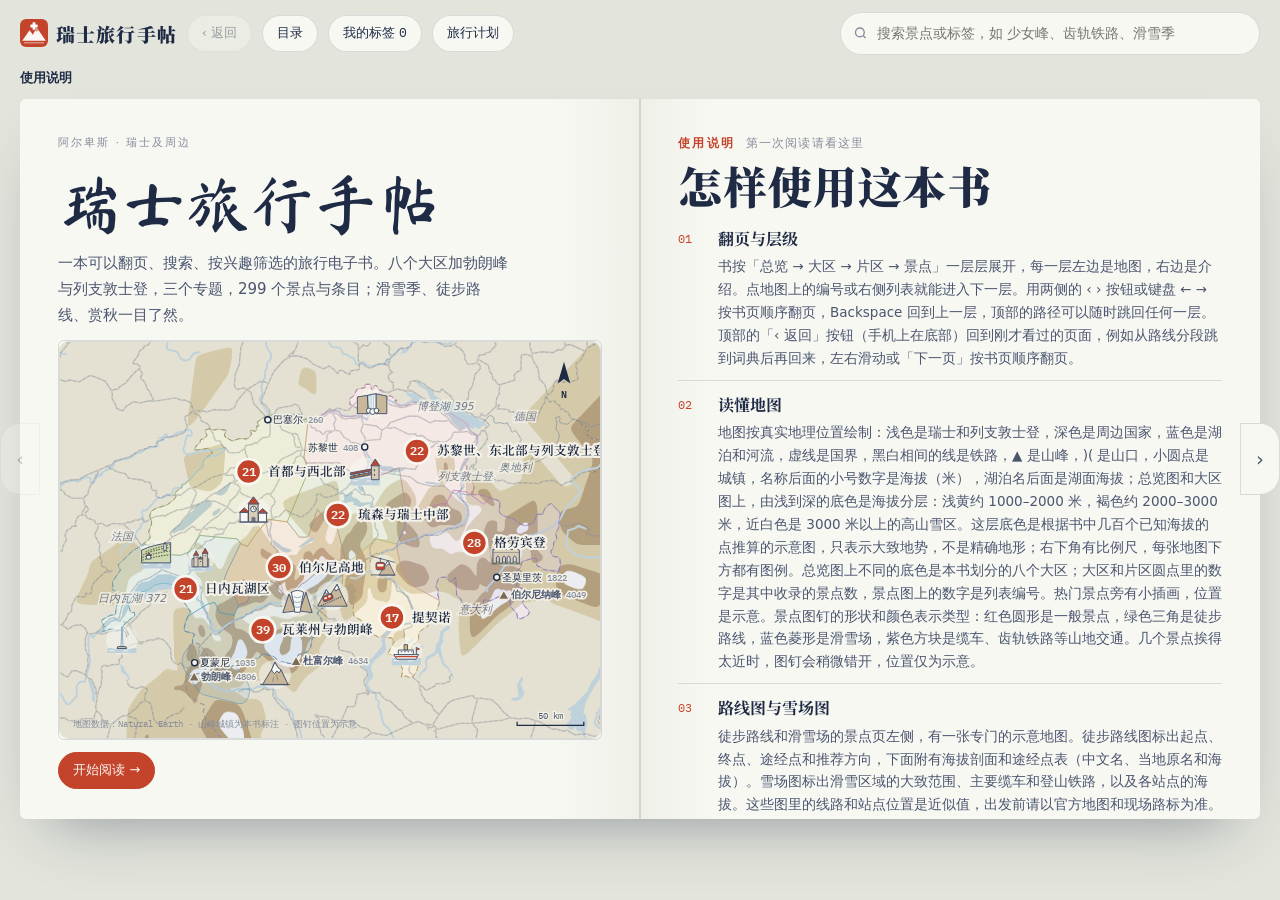
==== index.html @ af65626f "再换 7 张图片（百谷铁路、帕森、芝士火锅、道本湖、退尔纪念碑、海蒂村、库马约尔） Co-Authored-By: Claude Opus 5.5 <noreply@anthropic.com> Cl" ====
<!doctype html>
<html lang="zh-Hans">
<head>
<meta charset="utf-8">
<meta name="viewport" content="width=device-width, initial-scale=1, viewport-fit=cover">
<meta name="description" content="瑞士及周边互动旅行电子书：地图、时令与体力标签、搜索、我的标签与自动行程，可离线阅读。">
<meta name="theme-color" content="#E3E5DC">
<link rel="manifest" href="manifest.webmanifest">
<link rel="icon" href="icon-192.png?v=2">
<link rel="apple-touch-icon" href="icon-180.png?v=2">
<meta name="apple-mobile-web-app-capable" content="yes">
<meta name="mobile-web-app-capable" content="yes">
<meta name="apple-mobile-web-app-title" content="瑞士手帖">
<style>:root{color-scheme:light;padding-top:env(safe-area-inset-top,0px);padding-bottom:env(safe-area-inset-bottom,0px)}body{margin:0;font:14px/1.5 system-ui,sans-serif}img{max-width:100%}[hidden]{display:none!important}#assetBtn,.edittools{display:none!important}</style>
</head>
<body>
<title>瑞士旅行手帖</title>
<meta name="claude:viewport-fit-sides" content="cover">
<link rel="preconnect" href="https://fonts.googleapis.com">
<link rel="stylesheet" href="https://fonts.googleapis.com/css2?family=IBM+Plex+Mono:wght@400;500&display=swap">
<style>
/* Fonts: Ma Shan Zheng (c) The Ma Shan Zheng Project Authors; Noto Serif SC (c) Adobe & Google. All licensed under the SIL Open Font License 1.1 (https://openfontlicense.org). Subsetted for this book. */
@font-face{font-family:"Ma Shan Zheng";src:url([data-uri]) format("woff");font-weight:400;font-style:normal;font-display:swap}
@font-face{font-family:"Noto Serif SC";src:url([data-uri]) format("woff");font-weight:600 900;font-style:normal;font-display:swap}

/* Fonts: Ma Shan Zheng (c) The Ma Shan Zheng Project Authors; Noto Serif CJK / Noto Sans CJK (c) Adobe & Google. All licensed under the SIL Open Font License 1.1 (https://openfontlicense.org). Subsetted for this book. */



/* Layout: an open hand-bound book — left leaf is always the map, right leaf is the text; turning a page = descending the folder tree */
:root{
  --desk:#E3E5DC; --page:#F8F8F3; --page-2:#EFF0E8; --ink:#1F2B45; --ink-2:#4B566F; --muted:#868C9B;
  --shu:#C4432B; --shu-soft:#F3DDD5; --matcha:#5F7344; --line:rgba(31,43,69,.14);
  --land:#EEEBDD; --hill:#DDE2C9; --water:#BFD2DB; --halo:#F4F2E8;
  --f-display:"Noto Serif SC","Songti SC","SimSun",serif;
  --f-body:"Noto Sans SC","PingFang SC","Microsoft YaHei",system-ui,sans-serif;
  --f-mono:"IBM Plex Mono",ui-monospace,Consolas,monospace;
  --shadow:0 30px 60px -30px rgba(31,43,69,.45);
}
@media (prefers-color-scheme:dark){:root:not([data-theme="light"]){
  --desk:#10141C; --page:#1B202B; --page-2:#222836; --ink:#E7E5DB; --ink-2:#B5B8C2; --muted:#7F8494;
  --shu:#E2664C; --shu-soft:#3B2520; --matcha:#A3B47E; --line:rgba(231,229,219,.13);
  --land:#232A36; --hill:#2A3428; --water:#25405A; --halo:#232A36; --shadow:0 30px 60px -30px rgba(0,0,0,.8); color-scheme:dark}}
:root[data-theme="dark"]{
  --desk:#10141C; --page:#1B202B; --page-2:#222836; --ink:#E7E5DB; --ink-2:#B5B8C2; --muted:#7F8494;
  --shu:#E2664C; --shu-soft:#3B2520; --matcha:#A3B47E; --line:rgba(231,229,219,.13);
  --land:#232A36; --hill:#2A3428; --water:#25405A; --halo:#232A36; --shadow:0 30px 60px -30px rgba(0,0,0,.8); color-scheme:dark}
*{box-sizing:border-box}
body{background:var(--desk);color:var(--ink);font-family:var(--f-body);font-size:15px;line-height:1.75;
  padding-left:max(16px,env(safe-area-inset-left,0px));padding-right:max(16px,env(safe-area-inset-right,0px));padding-block:0 40px}
body::before{content:"";position:fixed;inset:0 0 auto;height:env(safe-area-inset-top,0px);z-index:10;background:var(--desk)}
button{font:inherit;color:inherit}
:focus-visible{outline:2px solid var(--shu);outline-offset:2px}

/* top bar */
.bar{position:sticky;top:env(safe-area-inset-top,0px);z-index:20;background:var(--desk);display:flex;gap:10px;align-items:center;flex-wrap:wrap;padding-block:12px;max-width:1240px;margin:0 auto}
.brand{font-family:var(--f-display);font-weight:900;font-size:19px;letter-spacing:.06em;display:flex;align-items:center;gap:8px;white-space:nowrap;cursor:pointer;background:none;border:0;padding:0}
.seal{width:28px;height:28px;display:block;flex:0 0 28px}.seal svg{width:100%;height:100%;display:block}
.btn{border:1px solid var(--line);background:var(--page);border-radius:999px;padding:6px 14px;font-size:13px;cursor:pointer;white-space:nowrap}
.btn:hover{border-color:var(--ink-2)}
.search{position:relative;flex:1 1 260px;min-width:0;max-width:420px;margin-left:auto}
.search input{width:100%;border:1px solid var(--line);background:var(--page);border-radius:999px;padding:8px 16px 8px 36px;font:inherit;font-size:14px;color:var(--ink)}
.search svg{position:absolute;left:13px;top:50%;transform:translateY(-50%);stroke:var(--muted)}
.results{position:absolute;top:calc(100% + 6px);left:0;right:0;background:var(--page);border:1px solid var(--line);border-radius:14px;box-shadow:var(--shadow);max-height:min(70vh,520px);overflow:auto;padding:8px}
.results .grp{font-size:11px;letter-spacing:.12em;color:var(--muted);padding:6px 10px 2px}
.res{display:block;width:100%;text-align:left;border:0;background:none;padding:8px 10px;border-radius:9px;cursor:pointer}
.res:hover,.res.on{background:var(--page-2)}
.res b{font-family:var(--f-display);font-weight:600;font-size:15px}
.res small{display:block;color:var(--muted);font-size:12px;line-height:1.4}
.res .chips{display:flex;gap:4px;flex-wrap:wrap;margin-top:3px}
.tagrow{display:flex;gap:6px;flex-wrap:wrap;padding:4px 10px 8px}

.crumbs{max-width:1240px;margin:0 auto 10px;display:flex;flex-wrap:wrap;gap:4px;align-items:center;font-size:13px;color:var(--muted)}
.crumbs button{border:0;background:none;padding:2px 4px;cursor:pointer;color:var(--ink-2);border-radius:4px}
.crumbs button:hover{color:var(--shu)}
.crumbs .cur{color:var(--ink);font-weight:700}

/* book */
.book{max-width:1240px;margin:0 auto;position:relative}
.spread{position:relative;display:grid;grid-template-columns:1fr 1fr;perspective:2400px;border-radius:6px;box-shadow:var(--shadow)}
.page{background:var(--page);height:min(80vh,780px);min-height:560px;overflow:auto;position:relative;padding:34px 38px 22px}
.page.l{border-radius:6px 0 0 6px;background:linear-gradient(90deg,var(--page) 86%,var(--page-2))}
.page.r{border-radius:0 6px 6px 0;background:linear-gradient(90deg,var(--page-2),var(--page) 12%)}
.spine{position:absolute;left:50%;top:0;bottom:0;width:2px;transform:translateX(-1px);background:var(--line);z-index:2;pointer-events:none}
.folio{display:block;margin-top:28px;font-family:var(--f-mono);font-size:11px;color:var(--muted);letter-spacing:.08em}
.page.r .folio{text-align:right}
.edge{position:absolute;top:50%;transform:translateY(-50%);z-index:5;width:40px;height:72px;border:1px solid var(--line);background:var(--page);cursor:pointer;display:grid;place-items:center;font-size:20px;color:var(--ink-2)}
.edge.prev{left:-20px;border-radius:20px 0 0 20px}.edge.next{right:-20px;border-radius:0 20px 20px 0}
.edge:hover{color:var(--shu)}
.edge[disabled]{opacity:.3;cursor:default}

/* turning leaf */
.cover,.leaf{position:absolute;top:0;bottom:0;width:50%;z-index:4;pointer-events:none}
.leaf{transform-style:preserve-3d;transition:transform .75s cubic-bezier(.45,.05,.3,1)}
.leaf .face{position:absolute;inset:0;backface-visibility:hidden;-webkit-backface-visibility:hidden;overflow:hidden}
.leaf .face>.page,.cover>.page{height:100%;min-height:0;overflow:hidden}
.leaf .back{transform:rotateY(180deg)}
.leaf .face::after{content:"";position:absolute;inset:0;background:linear-gradient(90deg,rgba(0,0,0,.18),transparent 40%);opacity:0;transition:opacity .75s}
.leaf.turning .face::after{opacity:1}

/* left page: map */
.mapwrap{position:relative}
.maphead{display:flex;justify-content:space-between;align-items:baseline;gap:10px;margin-bottom:10px}
.eyebrow{font-size:11px;letter-spacing:.18em;color:var(--muted);text-transform:uppercase}
.mono{font-family:var(--f-mono)}
svg.map{width:100%;height:auto;display:block;border-radius:4px;border:1px solid var(--line)}
svg.map .mk{cursor:pointer}
svg.map .mk circle{fill:var(--shu);stroke:var(--page);stroke-width:3;transition:r .15s}
svg.map .mk:hover circle,svg.map .mk:focus circle{r:17}
svg.map .mk text.num{fill:var(--page);font:700 13px var(--f-mono);text-anchor:middle;dominant-baseline:central}
svg.map .lab{fill:var(--ink);font:600 14px var(--f-display);paint-order:stroke;stroke:var(--halo);stroke-width:5px;stroke-linejoin:round}
svg.map .geo{fill:var(--ink-2);font:italic 12px var(--f-body);opacity:.75;paint-order:stroke;stroke:var(--halo);stroke-width:4px}
.imgwrap{display:flex;justify-content:center}
.imgmap{position:relative;display:inline-block;max-width:100%;border-radius:4px;overflow:hidden;border:1px solid var(--line);touch-action:auto}
.imgmap img{display:block;max-width:100%;width:auto;max-height:min(64vh,620px)}
.banner{position:absolute;transform:translate(-50%,-50%);font-family:var(--f-display);font-weight:900;color:#3B2A1A;font-size:clamp(12px,1.6vw,20px);letter-spacing:.2em;white-space:nowrap;pointer-events:none}
.pin.edgearrow{transform:translate(0,-50%);padding:4px 9px 5px 6px!important;align-items:flex-start;gap:0;background:rgba(244,234,210,.9);border:1px solid rgba(59,42,26,.45);border-radius:10px;padding:6px 12px 7px 8px;box-shadow:0 2px 0 rgba(59,42,26,.15),inset 0 0 0 3px rgba(244,234,210,.9),inset 0 0 0 4px rgba(59,42,26,.25)}
.pin.edgearrow .needle{width:clamp(56px,6vw,84px);height:auto;transform-origin:10% 50%;transition:translate .2s}
.pin.edgearrow span{margin-left:4px;padding:0;text-shadow:none;font-size:15px;background:none;border:0;box-shadow:none;-webkit-backdrop-filter:none;backdrop-filter:none}
.pin.edgearrow:hover span{background:none;border-color:transparent}
.pin.edgearrow small{margin-left:5px;font-size:10.5px;color:#3B2A1A;letter-spacing:.04em;white-space:nowrap;font-family:var(--f-body)}
.pin.edgearrow:hover .needle{translate:-5px 0}
.pin.edgearrow.down{transform:translate(-50%,-100%);align-items:center;flex-direction:row;gap:8px;padding:5px 12px 5px 8px}
.pin.edgearrow.down .txt{display:flex;flex-direction:column;align-items:flex-start;font-style:normal}
.pin.edgearrow.down .needle{width:clamp(11px,1.2vw,14px);height:clamp(30px,3.4vw,38px);margin:0}
.pin.edgearrow.down span,.pin.edgearrow.down small{margin-left:0}
.pin.edgearrow.down:hover .needle{translate:0 4px}
.fbar{display:flex;flex-wrap:wrap;gap:5px;margin:0 0 10px}
.fchip{border:1px solid var(--line);background:var(--page);border-radius:999px;padding:1px 10px;font-size:12px;cursor:pointer;color:var(--ink-2);line-height:1.8}
.fchip:hover{border-color:var(--shu);color:var(--shu)}
.fbar:not(.open) .fchip.extra{display:none}
.fmore{border:0;background:none;font-size:12px;color:var(--shu);cursor:pointer;padding:1px 6px}
.fchip.my{border-color:var(--matcha);color:var(--matcha)}
.fchip.my.on{background:var(--matcha);color:var(--page)}
.fchip.on{background:var(--shu);border-color:var(--shu);color:var(--page)}
.fchip small{font-family:var(--f-mono);font-size:10px;opacity:.65;margin-left:4px}
.pin.minor span{font-size:11.5px;-webkit-text-stroke:0;color:#4A3420;letter-spacing:.02em}
.pin.minor i{width:6px;height:6px;border-width:1.2px}
.pin.fade{opacity:.32}
.pin .cnt{position:absolute;top:-6px;right:-14px;background:var(--shu);color:#fff;font:700 11px/1.5 var(--f-mono);border-radius:999px;padding:0 6px;font-style:normal;box-shadow:0 1px 3px rgba(0,0,0,.3)}
svg.map .mk.minor text.lab{font-size:12px;font-weight:400}
svg.map .mk.minor text.num{font-size:10px}
svg.map .mk.fade{opacity:.3}
.legend button.fade,.kid.fade{opacity:.4}
.legend button.star b{font-weight:700}
.kid .star{font-style:normal;color:var(--shu);font-size:12px;margin-right:4px}
.imgmap.aerial .pin span{background:rgba(247,239,220,.92);border-color:rgba(59,42,26,.4);text-shadow:none;font-size:clamp(11px,1.05vw,14px);padding:0 6px;-webkit-text-stroke:0}
.pin.sr{flex-direction:row-reverse;transform:translate(-4px,-50%);gap:4px}
.pin.sl{flex-direction:row;transform:translate(calc(-100% + 4px),-50%);gap:4px}
.pin.sd{flex-direction:column-reverse;transform:translate(-50%,-4px)}
figure.photo.hero{margin:0;display:block;aspect-ratio:auto;border:0;background:none;overflow:visible}figure.photo.hero img{display:block;width:100%;height:auto;max-height:52vh;object-fit:cover;border-radius:4px}
figure.photo.hero.small{margin:0 0 18px}figure.photo.hero.small img{max-height:300px}
figure.photo.hero figcaption{font-size:10px;color:var(--muted);padding:4px 2px 0}figure.photo.hero figcaption a{color:inherit}
.season{margin:6px 0 16px}.season .sgrid{display:grid;grid-template-columns:repeat(auto-fill,minmax(150px,1fr));gap:10px}
.season figure{margin:0;position:relative}.season img{width:100%;aspect-ratio:4/3;object-fit:cover;border-radius:4px;display:block}
.scal{margin:4px 0 18px}.scgrid{display:flex;flex-direction:column;gap:6px}
.scrow{display:flex;align-items:center;gap:8px}.scl{flex:0 0 66px;font-size:11px;color:var(--ink-2)}
.sctrack{position:relative;flex:1;height:12px;border-radius:6px;background:repeating-linear-gradient(90deg,var(--page-2) 0 calc(100%/12 - 1px),var(--line) calc(100%/12 - 1px) calc(100%/12))}
.sctrack i{position:absolute;top:0;bottom:0;border-radius:6px}
.sc-sakura{background:#e79bb4}.sc-momiji{background:#c8552e}.sc-snow{background:#8fb3cf}.sc-matsuri{background:var(--shu)}.sc-hanabi{background:#7a5fb5}.sc-newyear{background:#c9a227}
.scm .sctrack{background:none;height:14px}.scm .sctrack span{position:absolute;transform:translateX(-50%);font-size:10px;color:var(--muted);font-family:var(--f-mono,monospace)}
.sclist .scgrid{gap:3px}.scitem{min-height:34px;border-bottom:1px dotted var(--line)}
.scname{flex:0 0 132px!important;border:0;background:none;text-align:left;cursor:pointer;padding:3px 0;font-size:13px;line-height:1.25;color:var(--ink);min-width:0}
.scname b{display:block;font-weight:600;white-space:nowrap;overflow:hidden;text-overflow:ellipsis}.scname small{display:block;font-size:10.5px;color:var(--muted);white-space:nowrap;overflow:hidden;text-overflow:ellipsis}
.scname:hover b{color:var(--shu)}.sclist .scm .scl{flex-basis:132px}
.scspan{flex:0 0 96px;font-size:10.5px;color:var(--ink-2);line-height:1.3}.sclist .scm::after{content:"";flex:0 0 96px}
.sctrack i.est{opacity:.45}.scpl{position:absolute;top:-4px;bottom:-4px;width:2px;background:var(--ink);opacity:.6}
.scplanlab{font-size:11px;color:var(--muted);margin-bottom:4px}.scbtn{border:0;background:none;padding:0;text-align:left;cursor:pointer}.scbtn:hover{color:var(--shu)}
.scnote{font-size:12px;color:var(--muted);line-height:1.7}.linkish{border:0;background:none;padding:0;color:var(--ink-2);text-decoration:underline;cursor:pointer;font:inherit}
.evl{list-style:none;margin:2px 0 4px 74px;padding:0;display:flex;flex-direction:column;gap:2px;font-size:12px;color:var(--ink-2)}.evl li{display:flex;gap:8px;flex-wrap:wrap}.evl b{font-weight:600;color:var(--ink)}.evl span{color:var(--muted)}
.scspan.wide{flex-basis:170px}.scspan b{font-weight:600;color:var(--ink)}.sclist .scm::after{flex-basis:var(--spw,96px)}
.sc-food{background:#b9822f}.dptoast{position:fixed;left:50%;transform:translateX(-50%);bottom:calc(84px + env(safe-area-inset-bottom,0px));z-index:70;background:var(--ink);color:var(--page);font-size:13.5px;padding:9px 16px;border-radius:999px;box-shadow:var(--shadow);max-width:calc(100vw - 32px);text-align:center}figure.photo.hero.ai img{width:auto;max-width:100%;max-height:min(70vh,640px);object-fit:contain;margin:0 auto;background:#fff}figure.photo.hero.small.ai img{max-height:360px}.dcard figure.ai img{object-fit:contain;background:#fff}.photo.ext.termimg{aspect-ratio:auto;min-height:130px}.termimg{margin:14px 0 6px}.foodlinks{display:flex;flex-wrap:wrap;gap:8px 14px;margin:6px 0}.foodlinks a{color:var(--shu);font-size:13.5px}
.foods{display:grid;grid-template-columns:repeat(auto-fill,minmax(96px,1fr));gap:10px;margin:6px 0 14px}.food{border:1px solid var(--line);background:var(--page);border-radius:8px;padding:0 0 6px;cursor:pointer;text-align:center;overflow:hidden;display:flex;flex-direction:column;gap:2px}
.food img{width:100%;aspect-ratio:4/3;object-fit:cover;display:block}.food .noimg{aspect-ratio:4/3;display:grid;place-items:center;background:var(--page-2);color:var(--muted);font-family:var(--f-display);font-size:22px}
.food b{font-size:13px;font-weight:600;padding:0 4px}.food small{font-size:10.5px;color:var(--muted);padding:0 4px;line-height:1.3}.food:hover{border-color:var(--shu)}
.tp-img{width:100%;max-height:150px;object-fit:cover;border-radius:4px;margin:4px 0 6px;display:block}
.pvbar{margin:14px 0 6px;padding:12px;border:1px dashed var(--line);border-radius:10px;display:flex;flex-direction:column;gap:8px}
.pvbar label,.apform label{font-size:12px;color:var(--muted);letter-spacing:.06em}
.pvbar select,.apform select,.apform input[type=date],.apform input:not([type]),.apsave input{font:inherit;font-size:14px;padding:6px 10px;border:1px solid var(--line);border-radius:8px;background:var(--page);color:var(--ink);min-width:0}
.aprow{display:flex;gap:8px;align-items:center;flex-wrap:nowrap;min-width:0}.aprow.wrap{flex-wrap:wrap}.aprow input{flex:1}
.apform .fchip{white-space:nowrap}.apio{align-items:center}.apio>span{font-size:13px;color:var(--ink-2);width:2.5em}.apio input[type=time]{width:7.5em;border:1px solid var(--line);border-radius:8px;padding:8px;background:var(--page);color:var(--ink);font:inherit}.apio select{flex:1;min-width:0}.apday li.mv span{color:var(--ink-2)}
.aptg{display:grid;grid-template-columns:5.5em minmax(0,1fr);gap:8px;align-items:start}.aptg>span{font-size:12px;color:var(--muted);padding-top:7px}
.apday li.apsw{position:relative;transition:transform .2s ease}.apday li.apsw.open{transform:translateX(-84px)}
.apday li.apsw .apx{position:absolute;top:0;bottom:0;right:-84px;width:76px;border:0;border-radius:6px;background:var(--shu);color:#fff;font-size:13px;cursor:pointer}
.apday{overflow:hidden}
@media (hover:hover){.apday li.apsw .apx{right:0;width:auto;top:50%;bottom:auto;transform:translateY(-50%);padding:3px 9px;background:none;color:var(--muted);border:1px solid var(--line,rgba(0,0,0,.15));opacity:0;transition:opacity .15s}.apday li.apsw:hover .apx{opacity:1}.apday li.apsw .apx:hover{color:var(--shu);border-color:var(--shu)}}
.apday.pl li{grid-template-columns:52px 1fr auto;align-items:center}.apday li span.pmv{display:flex;flex-direction:row;gap:4px}.pmv button{border:1px solid var(--line);background:var(--page);color:var(--ink-2);border-radius:6px;width:26px;height:24px;cursor:pointer;font-size:12px}.pmv button:disabled{opacity:.3;cursor:default}
@media (hover:hover){.apday.pl li.apsw .apx{right:62px}}
.apsug button:disabled{opacity:.5;cursor:default}
.apadd{position:relative;margin:6px 0 4px}.apadd input{width:100%;padding:8px 10px;border:1px dashed var(--line,rgba(0,0,0,.2));border-radius:8px;background:transparent;color:var(--ink);font-size:14px}
.apsug{display:flex;flex-direction:column;gap:2px;margin-top:4px}.apsug:empty{display:none}.apsug button{text-align:left;border:0;background:var(--page-2);color:var(--ink);padding:7px 10px;border-radius:6px;cursor:pointer;display:flex;flex-direction:column}.apsug button small{color:var(--muted);font-size:11.5px}.apsug button:hover{background:var(--shu);color:#fff}.apsug button:hover small{color:#fff}
.shbox{margin-top:10px;padding:12px;border-radius:8px;background:var(--page-2);display:flex;flex-direction:column;gap:8px}.shbox label{font-size:12px;color:var(--muted)}
.shbox input{width:100%;font:12px var(--f-mono);padding:8px;border:1px solid var(--line,rgba(0,0,0,.15));border-radius:6px;background:var(--page);color:var(--ink)}
.shmsg{color:var(--shu);font-size:13px;margin:0}.btn.sm.on{border-color:var(--shu);color:var(--shu)}
#printsheet{display:none}
@media print{body>*:not(#printsheet){display:none!important}#printsheet{display:block;color:#111;font:11pt/1.5 "Noto Serif SC","Songti SC",serif;padding:0 4mm}
 #printsheet header{border-bottom:2px solid #C2412D;padding-bottom:6px;margin-bottom:10px}#printsheet .ps-brand{color:#C2412D;font-size:10pt;letter-spacing:.2em}#printsheet h1{font-size:20pt;margin:2px 0}#printsheet header p{margin:0;color:#555}
 #printsheet section{break-inside:avoid;margin:10px 0 14px}#printsheet h2{font-size:13pt;margin:0 0 4px;border-left:4px solid #C2412D;padding-left:6px}#printsheet h2 small{font-weight:400;color:#555;font-size:10pt}
 #printsheet table{width:100%;border-collapse:collapse}#printsheet td{border-bottom:.5px solid #ccc;padding:3px 6px;vertical-align:top}#printsheet td:first-child{width:3.6em;font-family:monospace;color:#C2412D}#printsheet td:last-child{width:17em;white-space:nowrap;color:#555;font-size:9pt}#printsheet td span{color:#777;font-size:9pt}#printsheet tr.l td{color:#888}
 #printsheet p{margin:4px 0;font-size:10pt}#printsheet p.n{color:#555}#printsheet footer{margin-top:16px;font-size:9pt;color:#777;border-top:.5px solid #ccc;padding-top:6px}}
.apform{display:flex;flex-direction:column;gap:6px;margin-top:12px}.apform label{margin-top:8px}
.btn.pri{background:var(--shu);color:#fff;border-color:var(--shu)}
.apday{list-style:none;margin:6px 0 4px;padding:0;display:flex;flex-direction:column;gap:2px}
.apday li{display:grid;grid-template-columns:52px 1fr;gap:10px;padding:6px 0;border-bottom:1px dotted var(--line)}
.apday time,.apt{font-family:var(--f-mono);font-size:12.5px;color:var(--shu);padding-top:2px}.apt{margin-right:8px;font-weight:400}
.apday li span{display:flex;flex-direction:column;gap:1px;min-width:0}.apday small{font-size:11.5px;color:var(--muted)}
.apday li.lunch span{font-size:12.5px;color:var(--muted)}.apday li.eve time{color:var(--ink)}
.apev{font-style:normal;font-size:11.5px;color:var(--shu)}
.apfood{display:flex;flex-wrap:wrap;gap:6px;align-items:center;font-size:12px;color:var(--muted);margin:6px 0}
.apbase{margin:12px 0;font-size:14px}.apbase small{color:var(--muted)}.apwarn{color:var(--shu)}
.apsave{display:flex;gap:8px;flex-wrap:wrap;margin:18px 0 6px}.apsave input{flex:1 1 200px}
.scplan{position:absolute;top:-62px;bottom:0;width:2px;background:var(--ink);opacity:.55}
.scnote{font-size:10.5px;color:var(--muted);margin:6px 0 0}
.termsvg{margin:14px 0;border:1px solid var(--line);border-radius:6px;padding:8px;background:var(--page-2)}.termsvg svg,.tp-svg svg{width:100%;height:auto;display:block}
.tp-svg{margin:6px 0 8px;max-height:150px;overflow:hidden}.wiki{font-size:12.5px;color:var(--ink-2)}.wiki a{color:var(--shu)}
div.extph .eng{font-size:11px;color:var(--muted)}div.extph a{color:var(--ink-2)}
.season .stag{position:absolute;left:6px;top:6px;background:var(--shu);color:#fff;font-size:11px;padding:1px 7px;border-radius:10px;z-index:1}
.season figcaption{font-size:9.5px;color:var(--muted);padding-top:3px;line-height:1.3}.season figcaption a{color:inherit}
.season figure.noimg .extph{padding-top:28px}.season figure.noimg{min-height:0;border:1px dashed var(--line);border-radius:4px;display:flex}
.extph{display:flex;flex-direction:column;justify-content:center;align-items:center;gap:4px;width:100%;height:100%;min-height:90px;text-align:center;color:var(--muted);font-size:12px;text-decoration:none;padding:10px}
.extph b{color:var(--ink-2);font-weight:600}.extph a{text-decoration:underline}
.photo.ext{display:flex}.dcard .extph{min-height:60px;border:1px dashed var(--line);border-radius:4px;margin-bottom:8px}
.imgmap.aerial .pin i{background:#F7EFDC;border-color:#24170B}
.imgmap.aerial .alb{position:absolute;transform:translate(-50%,-50%);color:#fff;font:600 11.5px var(--f-body);letter-spacing:.06em;white-space:nowrap;pointer-events:none;text-shadow:0 0 3px rgba(0,0,0,.9),0 1px 2px rgba(0,0,0,.8)}
.imgmap.aerial .acredit{position:absolute;right:6px;bottom:4px;color:#fff;font:10px var(--f-mono);opacity:.85;text-shadow:0 0 3px #000;pointer-events:none}
.imgmap.editing{outline:2px dashed var(--shu);outline-offset:3px;touch-action:none}
.imgmap.editing .pin{cursor:grab}
.imgmap.editing .pin span{background:rgba(247,239,220,.88);border:1px dashed #3B2A1A;text-shadow:none}
.edittools{display:flex;gap:8px;flex-wrap:wrap;align-items:center;margin-top:10px;font-size:12px;color:var(--muted)}
.btn.sm{padding:3px 10px;font-size:12px}
.pin{position:absolute;transform:translate(-50%,calc(-100% + 4px));border:0;background:none;padding:0;cursor:pointer;display:flex;flex-direction:column;align-items:center;gap:2px}
.pin span{color:#24170B;font-family:"Ma Shan Zheng","STKaiti","KaiTi","楷体",var(--f-display);font-weight:400;font-size:15px;line-height:1.25;letter-spacing:.03em;-webkit-text-stroke:.3px #24170B;padding:0 5px;border-radius:5px;white-space:nowrap;background:rgba(250,244,230,.6);border:.5px solid rgba(59,42,26,.32);box-shadow:0 1px 3px rgba(36,23,11,.18);-webkit-backdrop-filter:blur(1.5px);backdrop-filter:blur(1.5px);text-shadow:0 0 2px #F7EFDC;transition:background .15s,border-color .15s}
.pin i{width:8px;height:8px;border-radius:50%;border:1.5px solid #24170B;background:rgba(247,239,220,.75);transition:background .15s,transform .15s}
.pin:hover span,.pin:focus-visible span{background:rgba(250,244,230,.96);border-color:rgba(59,42,26,.6);text-shadow:none}
.pin:hover i,.pin:focus-visible i{background:#3B2A1A;transform:scale(1.25)}
.legend{margin-top:14px;display:grid;grid-template-columns:repeat(auto-fill,minmax(150px,1fr));gap:4px 14px;font-size:13px}
.legend button{display:flex;gap:8px;align-items:baseline;border:0;background:none;padding:3px 0;cursor:pointer;text-align:left}
.legend button:hover b{color:var(--shu)}
.legend .n{font-family:var(--f-mono);font-size:11px;color:var(--shu);min-width:18px}
.legend b{font-weight:500}

/* photo */
.photo{position:relative;border-radius:4px;overflow:hidden;background:repeating-linear-gradient(135deg,var(--page-2) 0 10px,var(--page) 10px 20px);border:1px dashed var(--line);aspect-ratio:4/3;max-width:100%;display:grid;place-items:center;text-align:center}
.photo img{width:100%;height:100%;object-fit:cover;display:block}
.photo .ph{padding:16px;color:var(--muted);font-size:13px;line-height:1.6}
.photo .ph .mono{display:block;margin-top:6px;font-size:11px;color:var(--ink-2);word-break:break-all}
.photo.small{aspect-ratio:16/9;margin-bottom:18px}
.thumbs{display:flex;gap:6px;margin-top:8px;overflow-x:auto}
.thumbs button{flex:0 0 64px;height:48px;padding:0;border:2px solid transparent;border-radius:3px;overflow:hidden;cursor:pointer;background:none}
.thumbs button.on{border-color:var(--shu)}
.thumbs img{width:100%;height:100%;object-fit:cover}

/* right page: text */
.kicker{display:flex;gap:10px;align-items:center;font-size:12px;color:var(--muted);letter-spacing:.1em}
.kicker .kind{color:var(--shu);font-weight:700;letter-spacing:.2em}
h1{font-family:var(--f-display);font-weight:900;font-size:clamp(30px,3.6vw,44px);line-height:1.15;margin:6px 0 4px;text-wrap:balance;letter-spacing:.02em}
.ja{font-family:var(--f-display);font-weight:600;color:var(--ink-2);font-size:15px;margin-bottom:14px}
.chips{display:flex;gap:6px;flex-wrap:wrap;margin-bottom:18px}
.tag{border:1px solid var(--line);background:var(--page);border-radius:999px;padding:2px 11px;font-size:12px;cursor:pointer;color:var(--ink-2);line-height:1.7}
.tag:hover{border-color:var(--shu);color:var(--shu)}
.tag.newyear{background:var(--shu-soft);border-color:transparent;color:var(--shu)}
.tag.sm{font-size:11px;padding:0 8px}
.intro{max-width:34em;margin:0 0 18px;color:var(--ink)}
.info{display:grid;grid-template-columns:auto 1fr;gap:6px 16px;font-size:13px;margin:0 0 18px;padding:12px 0;border-top:1px solid var(--line);border-bottom:1px solid var(--line)}
.info dt{color:var(--muted);letter-spacing:.1em}
.info dd{margin:0;color:var(--ink-2)}
.mine{display:flex;flex-wrap:wrap;align-items:center;gap:6px 10px;margin:-6px 0 18px;padding:8px 10px;border:1px dashed var(--line);border-radius:10px}
.mine .eyebrow{font-size:10px}
.mrow{display:flex;flex-wrap:wrap;gap:6px;align-items:center}
.prow{width:100%;border-top:1px dashed var(--line);padding-top:6px}
.mt.pd{display:inline-flex;align-items:center;gap:4px;padding-right:4px}.mt .px{all:unset;cursor:pointer;padding:0 4px;opacity:.7}
#plan-date{font:inherit;font-size:12px;min-width:130px;border:1px solid var(--line);border-radius:999px;padding:1px 8px;background:var(--page);color:var(--ink)}
.fchip.plan{border-color:var(--matcha);color:var(--matcha)}.fchip.plan.on{background:var(--matcha);color:var(--page)}
.plandays{display:grid;gap:8px;margin-top:12px}.pday{display:flex;align-items:center;justify-content:space-between;gap:8px;border:1px solid var(--line);border-radius:10px;padding:8px 10px}
.pday a{display:flex;gap:10px;align-items:baseline;color:var(--ink);text-decoration:none;flex-wrap:wrap}.pday em{font-style:normal;color:var(--muted);font-size:12px}
.plist{list-style:none;margin:0 0 10px;padding:0}.plist li{display:grid;grid-template-columns:24px 1fr auto;gap:8px;align-items:center;padding:6px 0;border-bottom:1px solid var(--line)}
.plist .n{font:600 12px var(--f-mono);color:var(--shu)}.pact{display:flex;gap:2px}.pact button{border:1px solid var(--line);background:var(--page);border-radius:6px;width:26px;height:24px;cursor:pointer;color:var(--ink-2)}.pact button:disabled{opacity:.3;cursor:default}
.mt{border:1px solid var(--line);background:var(--page);border-radius:999px;padding:1px 10px;font-size:12px;cursor:pointer;color:var(--ink-2);line-height:1.8}
.mt:hover{border-color:var(--matcha);color:var(--matcha)}
.mt.on{background:var(--matcha);border-color:var(--matcha);color:var(--page)}
.mt.plus{border-style:dashed}
.madd{display:inline-flex;gap:4px;align-items:center}
.madd input{font:inherit;font-size:12px;width:7.5em;border:1px solid var(--line);border-radius:999px;padding:2px 10px;background:var(--page);color:var(--ink)}
.myio{display:flex;flex-wrap:wrap;gap:8px;margin-top:22px}
.myio-text{width:100%;margin-top:10px;font:12px/1.5 var(--f-mono);border:1px solid var(--line);border-radius:8px;padding:8px;background:var(--page-2);color:var(--ink)}
.myk{display:grid;grid-template-columns:28px 1fr auto;align-items:baseline}
.mylink{border:0;background:none;text-align:left;cursor:pointer;padding:0}
.mylink:hover b{color:var(--shu)}
.mylink small{display:block;color:var(--muted);font-size:12px}
.myx{border:0;background:none;color:var(--muted);font-size:18px;cursor:pointer;padding:0 6px}
.myx:hover{color:var(--shu)}
.gcover{display:flex;flex-direction:column;gap:12px;align-items:stretch}
.gcover .btn{align-self:flex-start}
.cover-t{font-family:"Ma Shan Zheng",var(--f-display);font-size:clamp(40px,5.2vw,64px);white-space:nowrap;line-height:1.05;color:var(--ink);margin-top:6px}
.cover-s{color:var(--ink-2);max-width:30em;margin:0}
.cover-img{width:100%;border-radius:6px;overflow:hidden;border:1px solid var(--line)}
.cover-img img{display:block;width:100%}
.guide{display:grid;grid-template-columns:30px 1fr;gap:10px;padding:10px 0;border-bottom:1px solid var(--line)}
.guide .gn{font-family:var(--f-mono);font-size:12px;color:var(--shu);padding-top:3px}
.guide b{font-family:var(--f-display);font-size:16px}
.guide p{margin:2px 0 0;font-size:13.5px;color:var(--ink-2);line-height:1.7}
.tree .guide-link{display:block;margin:0 0 6px 20px;font-weight:700}
.official{display:flex;flex-wrap:wrap;gap:4px 12px;align-items:baseline;font-size:12.5px;color:var(--muted);margin:-6px 0 18px}
.official .eng{font-size:12px;color:var(--muted);display:inline-flex;align-items:center;gap:4px}
.official select{font:inherit;font-size:12px;color:var(--ink);background:var(--page);border:1px solid var(--line);border-radius:6px;padding:1px 4px}
.official a{color:var(--shu);font-weight:700;text-decoration:none;border-bottom:1px solid currentColor}
.official a:hover{opacity:.8}
.term{all:unset;cursor:pointer;color:inherit;text-decoration:underline;text-decoration-style:dotted;text-decoration-color:var(--shu);text-underline-offset:4px;text-decoration-thickness:1.5px}
.term:hover,.term:focus-visible{background:var(--shu-soft);border-radius:2px}
.tpop{position:fixed;z-index:60;background:var(--page);color:var(--ink);border:1px solid var(--line);border-top:3px solid var(--shu);border-radius:8px;box-shadow:var(--shadow);padding:12px 14px;font-size:13.5px;line-height:1.7}
.tpop .tp-h{display:flex;align-items:baseline;gap:8px;flex-wrap:wrap;margin-bottom:4px}
.tpop .tp-h b{font-family:var(--f-display);font-size:18px}.tpop .tp-h .mono{font-size:11px;color:var(--muted)}
.tpop .tp-h em{font-style:normal;font-size:11px;color:var(--matcha);border:1px solid currentColor;border-radius:99px;padding:0 7px;margin-left:auto}
.tpop .tp-x{all:unset;cursor:pointer;font-size:18px;line-height:1;color:var(--muted);padding:0 2px}
.tpop p{margin:0 0 8px;color:var(--ink-2)}
.tpop .tp-go{all:unset;cursor:pointer;color:var(--shu);font-weight:700;font-size:13px}
.hl{margin:0 0 18px;padding:0;list-style:none;counter-reset:h;display:grid;gap:8px}
.hl li{counter-increment:h;position:relative;padding-left:22px;font-size:13.5px;color:var(--ink-2)}
.hl li::before{content:counter(h);position:absolute;left:0;top:3px;font:600 11px var(--f-mono);color:var(--shu)}
.hl li b{color:var(--ink);margin-right:4px}.hl li b::after{content:"："}
.dcards{display:grid;gap:10px;margin:0 0 18px}
.dcard{border:1px solid var(--line);border-radius:8px;padding:10px 12px;background:var(--page-2)}
.dcard figure{margin:-10px -12px 10px;overflow:hidden;border-radius:8px 8px 0 0}
.dcard figure.dsvg{margin:-4px -4px 8px;background:var(--page);border-radius:6px;padding:6px}.dcard figure.dsvg svg{display:block;width:100%;height:auto}
.dcard figure img{display:block;width:100%;aspect-ratio:2/1;object-fit:cover;background:var(--page)}
.dcard figcaption{font-size:10px;color:var(--muted);padding:4px 12px 0;line-height:1.4;word-break:break-word}
.dcard figcaption a{color:inherit}
.dcard .dk{font-size:10.5px;letter-spacing:.18em;color:var(--matcha);display:block}
.dcard b{font-family:var(--f-display);font-size:15px;display:block;margin:2px 0 4px}
.dcard p{margin:0;font-size:13px;color:var(--ink-2)}
.tl{list-style:none;margin:0 0 18px;padding:0 0 0 4px;border-left:1px solid var(--line)}
.tl li{display:grid;grid-template-columns:76px 1fr;gap:10px;font-size:13px;padding:3px 0 3px 12px;position:relative;color:var(--ink-2)}
.tl li::before{content:"";position:absolute;left:-4px;top:11px;width:7px;height:7px;border-radius:50%;background:var(--shu)}
.tl .yr{font:600 12px var(--f-mono);color:var(--ink)}
.arch{display:grid;grid-template-columns:auto 1fr;gap:6px 14px;font-size:13px;margin:0 0 18px}
.arch dt{color:var(--muted);font-size:12px}.arch dd{margin:0}
.srcs{margin:26px 0 10px;padding-top:10px;border-top:1px dashed var(--line);font-size:12px;color:var(--muted)}
.srcs ol{margin:4px 0 4px;padding-left:18px}.srcs li{margin:2px 0}
.srcs a{color:var(--ink-2);text-decoration:none;border-bottom:1px solid var(--line);word-break:break-all}.srcs p{margin:4px 0 0}
.termtitle{font-size:clamp(40px,6vw,72px)}
.termtag small{opacity:.6;font-size:10px}
.map.plan .bd{fill:var(--page);stroke:var(--ink-2);stroke-width:1}
.map.plan .bd.main{fill:var(--shu-soft);stroke:var(--shu);stroke-width:1.5}
.map.plan .bd.shrine{stroke:var(--matcha);stroke-width:1.4}
.map.plan .bd.deck{fill:none;stroke:var(--shu);stroke-dasharray:3 3}
.map.plan .bd.tomb{fill:var(--hill);stroke:var(--matcha)}
.map.plan .bdl{stroke:var(--ink-2);stroke-width:.8;fill:none}
.map.plan .mk .lab{display:none}
.map.plan .bdt{fill:var(--ink-2);font:11px var(--f-body)}
.map.plan .bdt.big{fill:var(--shu);font:700 15px var(--f-display)}
.tip{border-left:3px solid var(--matcha);padding:6px 0 6px 14px;font-size:13.5px;color:var(--ink-2);margin:0 0 20px}
.tip b{color:var(--matcha);display:block;font-size:11px;letter-spacing:.18em;margin-bottom:2px}
.sec{font-size:11px;letter-spacing:.2em;color:var(--muted);margin:22px 0 8px;display:flex;align-items:center;gap:10px}
.sec::after{content:"";flex:1;height:1px;background:var(--line)}
.kids{display:grid;gap:2px}
.kid{display:grid;grid-template-columns:28px 1fr auto;gap:10px;align-items:baseline;border:0;background:none;text-align:left;padding:8px 6px;border-radius:6px;cursor:pointer}
.kid:hover{background:var(--page-2)}
.kid .n{font-family:var(--f-mono);font-size:12px;color:var(--shu)}
.kid b{font-family:var(--f-display);font-weight:600;font-size:16px}
.kid small{display:block;color:var(--muted);font-size:12.5px;line-height:1.5;margin-top:1px;overflow:hidden;display:-webkit-box;-webkit-line-clamp:1;-webkit-box-orient:vertical}
.kid em{font-style:normal;font-size:11px;color:var(--muted);font-family:var(--f-mono)}
.rel{display:grid;grid-template-columns:1fr 1fr;gap:8px}
.relc{border:1px solid var(--line);border-radius:8px;padding:10px 12px;background:none;text-align:left;cursor:pointer;min-width:0}
.relc:hover{border-color:var(--shu)}
.relc b{font-family:var(--f-display);font-weight:600;display:block}
.relc small{color:var(--muted);font-size:11.5px}
.folder{margin-top:22px;font-size:11px;color:var(--muted);word-break:break-all}

/* tag page */
.tagtitle{font-family:var(--f-display);font-weight:900;font-size:clamp(56px,8vw,96px);line-height:1;color:var(--shu);margin:18px 0 8px}
.cloud{display:flex;flex-wrap:wrap;gap:8px;margin-top:22px}
.cloud .tag.cur{background:var(--shu);color:var(--page);border-color:var(--shu)}

/* drawers */
.scrim{position:fixed;inset:0;background:rgba(15,20,30,.4);z-index:30}
.drawer{position:fixed;top:0;bottom:0;left:0;width:min(360px,88vw);background:var(--page);z-index:31;overflow:auto;padding:calc(20px + env(safe-area-inset-top,0px)) 20px 30px max(20px,env(safe-area-inset-left,0px));box-shadow:var(--shadow)}
.drawer h2,.modal h2{font-family:var(--f-display);font-weight:900;font-size:22px;margin:0 0 12px}
.idxh{margin-top:28px !important;padding-top:18px;border-top:1px solid var(--line)}
.tagidx .grp{font-size:11px;letter-spacing:.18em;color:var(--muted);margin:14px 0 6px}
.tagidx .ti{display:flex;align-items:baseline;gap:8px;width:100%;border:0;border-bottom:1px solid var(--line);background:none;cursor:pointer;padding:7px 4px;font-size:14px;text-align:left}
.tagidx .ti:hover{background:var(--page-2)}
.tagidx .ti:hover b{color:var(--shu)}
.tagidx .ti b{font-weight:500}
.tagidx .ti.season b{color:var(--shu)}
.tagidx .ti .n{margin-left:auto;font-family:var(--f-mono);font-size:11px;color:var(--muted)}
.tagidx .ti.l1{padding-left:22px;font-size:13.5px}
.tagidx .ti.l1::before,.tagidx .ti.l2::before{content:"└";color:var(--muted);font-size:11px;margin-right:-2px}
.tagidx .ti.l2{padding-left:40px;font-size:13px}
.tagidx .ti.l0 b{font-weight:700}
.tagidx details{border-bottom:1px solid var(--line)}
.tagidx summary{display:flex;align-items:baseline;gap:8px;cursor:pointer;padding:6px 2px;list-style:none;font-size:14px}
.tagidx summary::-webkit-details-marker{display:none}
.tagidx summary::before{content:"▶";font-size:9px;color:var(--muted);width:12px;transition:transform .15s}
.tagidx details[open] summary::before{transform:rotate(90deg)}
.tagidx summary .n{margin-left:auto;font-family:var(--f-mono);font-size:11px;color:var(--muted)}
.tagidx summary:hover b{color:var(--shu)}
.tagidx summary b{font-weight:500}
.tagidx details.season summary b{color:var(--shu)}
.tagidx ul{list-style:none;margin:0 0 8px;padding:0 0 0 20px;display:grid;gap:1px}
.tagidx li button{border:0;background:none;padding:2px 4px;cursor:pointer;font-size:13px;text-align:left;width:100%;display:flex;gap:8px;border-radius:4px}
.tagidx li button:hover{background:var(--page-2);color:var(--shu)}
.tagidx li small{margin-left:auto;color:var(--muted);font-size:11px;white-space:nowrap}
.tagidx .all{font-size:12px;color:var(--shu);border:0;background:none;cursor:pointer;padding:2px 4px;margin-left:20px}
.tree ul{list-style:none;margin:0;padding-left:16px;border-left:1px solid var(--line)}
.tree>ul{padding-left:0;border:0}
.tree li{margin:1px 0}
.tree .row{display:flex;align-items:center;gap:2px}
.tree .tg{width:20px;height:22px;border:0;background:none;cursor:pointer;color:var(--muted);font-size:10px;flex:0 0 20px}
.tree .nm{border:0;background:none;padding:2px 6px;border-radius:4px;cursor:pointer;text-align:left;font-size:14px}
.tree .nm:hover{color:var(--shu)}
.tree .nm.cur{background:var(--shu-soft);color:var(--shu);font-weight:700}
.tree .pg{margin-left:auto;font-family:var(--f-mono);font-size:10px;color:var(--muted)}
.modal{position:fixed;z-index:31;left:50%;top:50%;transform:translate(-50%,-50%);width:min(640px,calc(100vw - 32px));max-height:86vh;overflow:auto;background:var(--page);border-radius:12px;padding:24px;box-shadow:var(--shadow)}
.modal p{color:var(--ink-2);font-size:14px;margin:0 0 12px}
.modal pre{background:var(--page-2);border-radius:8px;padding:12px;font:12px/1.6 var(--f-mono);max-height:220px;overflow:auto;white-space:pre}
.modal .row{display:flex;gap:8px;flex-wrap:wrap;align-items:center;margin:10px 0 16px}
.btn.pri{background:var(--shu);color:var(--page);border-color:var(--shu)}
.status{font-size:13px;color:var(--matcha)}
.x{position:absolute;right:14px;top:12px;border:0;background:none;font-size:22px;cursor:pointer;color:var(--muted)}

@media (max-width:860px){
  .spread{grid-template-columns:1fr}
  .page{height:auto;min-height:0;overflow:visible;padding:24px 20px 50px}
  .page.l{border-radius:6px 6px 0 0;background:var(--page)}
  .page.r{border-radius:0 0 6px 6px;background:var(--page);border-top:1px dashed var(--line)}
  
  .spine,.edge{display:none}
  .search{flex-basis:100%;max-width:none;order:5}
  .spread.slide{animation:slide .45s ease}
  .rel{grid-template-columns:1fr}
}

/* ===== 手机 / iOS ===== */
html{-webkit-text-size-adjust:100%;text-size-adjust:100%}
body{-webkit-tap-highlight-color:transparent}
.tabbar{display:none}
@media (max-width:860px){
  .book{overflow-x:clip}
  body{padding-bottom:calc(64px + env(safe-area-inset-bottom,0px))}
  .bar{position:static;gap:8px;padding-block:10px 8px}
  .bar>.btn{display:none}
  .brand{font-size:17px}
  .search{flex:1 1 0;order:0;margin-left:4px}
  .search input,.madd input,.official select,input[type=date],select{font-size:16px}
  .search input{padding-block:7px}
  .pvbar select,.apform select,.apform input,.apsave input{font-size:16px}
  .season figure.noimg{aspect-ratio:auto}
  .scname{flex-basis:96px!important}.sclist .scm .scl{flex-basis:96px}.scspan{display:none}.sclist .scm::after{display:none}.scspan.wide{display:block;flex:0 0 100%;padding:0 0 4px 104px}.scitem:has(.wide){flex-wrap:wrap}.evl{margin-left:0}
  .results{position:fixed;left:max(10px,env(safe-area-inset-left,0px));right:max(10px,env(safe-area-inset-right,0px));max-height:55vh;z-index:30}
  .crumbs{font-size:13px;flex-wrap:nowrap;overflow-x:auto;white-space:nowrap;scrollbar-width:none;margin-bottom:8px}
  .crumbs::-webkit-scrollbar{display:none}
  .page{padding:20px 16px 36px}
  .fchip,.tag{line-height:1;padding:8px 12px;font-size:13px}
  .btn{padding:8px 14px}
  .spread{grid-template-columns:minmax(0,1fr)}
  .page{min-width:0}
  .termsvg{padding:6px}
  .tpop{left:0!important;right:0;top:auto!important;bottom:0;width:auto!important;max-height:72vh;overflow:auto;border-radius:16px 16px 0 0;
    padding:14px max(18px,env(safe-area-inset-right,0px)) calc(16px + env(safe-area-inset-bottom,0px)) max(18px,env(safe-area-inset-left,0px));font-size:15px;animation:sheet .22s ease}
  .tpop::before{content:"";display:block;width:38px;height:4px;border-radius:2px;background:var(--line);margin:-4px auto 10px}
  .tp-svg{max-height:none}
  .tabbar{display:grid;grid-template-columns:repeat(5,1fr);position:fixed;left:0;right:0;bottom:0;z-index:25;background:var(--page);border-top:1px solid var(--line);
    padding:4px max(6px,env(safe-area-inset-right,0px)) env(safe-area-inset-bottom,0px) max(6px,env(safe-area-inset-left,0px));box-shadow:0 -4px 16px rgba(0,0,0,.06)}
  .tabbar button{border:0;background:none;display:flex;flex-direction:column;align-items:center;gap:1px;padding:7px 0 6px;font-size:11px;color:var(--ink-2);cursor:pointer;min-height:52px}
  .tabbar button b{font-size:20px;line-height:1.1;font-weight:400;font-family:var(--f-display)}
  .tabbar button[disabled]{opacity:.3}
  .tabbar button.on{color:var(--shu)}
  .tabbar .cnt{font-family:var(--f-mono);font-size:10px}
  .pin.edgearrow{padding:2px 6px 3px 4px!important;border-radius:7px;box-shadow:0 1px 0 rgba(59,42,26,.15)}
  .pin.edgearrow .needle{width:26px}
  .pin.edgearrow span{font-size:10.5px;margin-left:2px}
  .pin span{font-size:13px}.pin.minor span{font-size:10.5px}
  .pin.edgearrow small{display:none}
  .pin.edgearrow.down{gap:4px;padding:2px 7px 2px 5px!important}
  .pin.edgearrow.down .needle{width:8px;height:18px}
  .tabbar #tbPlan{position:relative;color:var(--shu);font-weight:700}
  .tabbar #tbPlan::before{content:"";position:absolute;inset:4px 6px;border-radius:12px;background:var(--shu-soft);z-index:-1}
  .tabbar #tbPlan b{color:var(--shu)}
  .tabbar #tbPlan .badge{position:absolute;top:3px;right:calc(50% - 22px);min-width:16px;height:16px;padding:0 4px;border-radius:8px;background:var(--shu);color:#fff;font-size:10px;line-height:16px;font-family:var(--f-mono);font-weight:400}
  .tabbar #tbPlan .badge:empty{display:none}
  .tabbar{isolation:isolate}
  .swipehint{position:fixed;top:50%;z-index:24;width:44px;height:44px;margin-top:-22px;border-radius:50%;background:var(--page);box-shadow:var(--shadow);display:grid;place-items:center;font-size:22px;color:var(--shu);pointer-events:none;opacity:0;transition:opacity .15s}
}
@keyframes sheet{from{transform:translateY(40px);opacity:0}to{transform:none;opacity:1}}
@keyframes slide{from{opacity:0;transform:translateX(24px)}to{opacity:1;transform:none}}
@media (prefers-reduced-motion:reduce){.leaf{transition:none}.spread.slide{animation:none}}

.sc-ski{background:#6f9cc8}.sc-hike{background:#6c8a4a}.sc-autumn{background:#d4902f}.sc-xmas{background:#b23a3a}
.tag.easy{border-color:#9fbf88;color:#4e6f35}.tag.moderate{border-color:#e0b468;color:#8a5f12}.tag.hard{border-color:#d78a7a;color:#9a3a26}
.cover-img svg.map{width:100%;height:auto;border-radius:10px;display:block}
svg.map .mk .sh{stroke:var(--page);stroke-width:3}svg.map .sh.ski{fill:#2f6db5}svg.map .sh.hike{fill:#3f7a34}svg.map .sh.mtn{fill:#6d5a99}svg.map .sh.out{fill:#5f8a3a}svg.map .sh.town{fill:#b0763a}svg.map .sh.old{fill:#8e3b46}
svg.map .pk{font:600 11.5px var(--f-body);fill:var(--ink-2);paint-order:stroke;stroke:var(--halo);stroke-width:3.5px;stroke-linejoin:round}
svg.map .pk .el{font:500 10px var(--f-mono);fill:var(--muted)}svg.map .pkm{fill:#7b6a55;stroke:var(--halo);stroke-width:1.2}
svg.map .tn{font:500 11.5px var(--f-body);fill:var(--ink);paint-order:stroke;stroke:var(--halo);stroke-width:3.5px;stroke-linejoin:round}
svg.map .tnm{fill:var(--page);stroke:var(--ink);stroke-width:1.6}svg.map .tn .el{font:500 10px var(--f-mono);fill:var(--muted)}svg.map .psm{fill:none;stroke:var(--ink);stroke-width:1.6}
svg.map .sbar text{font:10px var(--f-mono);fill:var(--ink-2);paint-order:stroke;stroke:var(--halo);stroke-width:3px}
svg.map .tst text,svg.map .twp text,svg.map .lfn text{font:700 11px var(--f-body);text-anchor:middle;dominant-baseline:central}
svg.map .tst text{fill:#fff}svg.map .lfn circle{fill:var(--ink);stroke:var(--page);stroke-width:1.5}svg.map .lfn text{fill:var(--page);font-size:10px}
svg.map .tsl{font:700 13px var(--f-display);fill:var(--ink);paint-order:stroke;stroke:var(--halo);stroke-width:4px;stroke-linejoin:round}
svg.map .tse{font:500 10.5px var(--f-mono);fill:var(--ink-2);paint-order:stroke;stroke:var(--halo);stroke-width:3px;stroke-linejoin:round}
.maplg{display:flex;flex-wrap:wrap;gap:3px 14px;margin:8px 2px 6px;font-size:12px;line-height:1.5;color:var(--ink-2)}
.maplg b{font:600 11px var(--f-mono);letter-spacing:.08em;color:var(--muted);margin-right:2px}.maplg span{display:inline-flex;align-items:center;gap:5px}
.tm{margin:0 0 18px;padding-bottom:12px;border-bottom:1px solid var(--line)}
.tmh{display:flex;flex-direction:column;gap:2px;margin:2px 0 8px}.tmh b{font:700 18px var(--f-display);color:var(--ink)}.tmh small{color:var(--ink-2);font-size:12.5px}
svg.tmprof{width:100%;height:auto;display:block;border:1px solid var(--line);border-top:0;border-radius:0 0 4px 4px}
svg.tmprof .pf{font:10px var(--f-mono);fill:var(--muted)}
.tml{list-style:none;padding:0;margin:8px 0;columns:2;column-gap:18px;font-size:13px}
.tml li{break-inside:avoid;padding:3px 0;display:flex;gap:7px;align-items:baseline}
.tml li span{flex:1}.tml b{flex:none;display:inline-grid;place-items:center;min-width:22px;height:20px;border-radius:10px;border:2px solid #3f7a34;color:#3f7a34;font:700 10.5px var(--f-body);padding:0 2px;box-sizing:border-box}
.tml b.se{background:#3f7a34;color:#fff}.tm.ski .tml b{border-color:#2f6db5;color:#2f6db5}.tm.ski .tml b.se{background:#2f6db5;color:#fff}
.tml i,.tml2 i{color:var(--muted);font-style:italic}.tml small,.tml2 small{color:var(--muted);font-family:var(--f-mono);white-space:nowrap}
.tml2{display:grid;grid-template-columns:1fr 1fr;gap:14px;font-size:13px;margin:8px 0}
.tml2 ol,.tml2 ul{margin:4px 0;padding-left:0;list-style:none}.tml2 li{padding:2px 0}
.tml2 ol b{display:inline-grid;place-items:center;width:18px;height:18px;border-radius:9px;background:var(--ink);color:var(--page);font:700 10px var(--f-mono);margin-right:5px}
.tmnote{font-size:11.5px;color:var(--muted);margin:6px 0 0}
ol.hot{list-style:none;padding:0;margin:8px 0 6px}ol.hot li{border:1px solid var(--line);border-radius:8px;padding:10px 12px;margin:8px 0;background:var(--page)}
.hh{display:flex;flex-wrap:wrap;align-items:center;gap:6px 8px}.hr{display:inline-grid;place-items:center;width:22px;height:22px;border-radius:11px;background:var(--shu);color:#fff;font:700 12px var(--f-mono)}
.hn{font:700 16px var(--f-display);color:var(--ink)}.hsc{margin-left:auto;font:11px var(--f-mono);color:var(--shu);letter-spacing:.5px}
.ho{font-size:12.5px;color:var(--muted);font-style:italic;margin:2px 0 0 30px}.hst{font-size:13.5px;color:var(--ink-2);margin:4px 0 0 30px}
.hwarn{margin:6px 0 0 30px;font-size:13px;color:#9a3a26}.hsrc{margin:6px 0 0 30px;font-size:12.5px;line-height:1.7}.hsrc summary{cursor:pointer;color:var(--ink-2)}.hsrc a{color:var(--ink-2)}.hsrc i{color:var(--muted);font-style:normal;font-family:var(--f-mono);font-size:11.5px}
ol.hot .mylink{margin:6px 0 0 30px}
svg .stg{fill:none;stroke:transparent;stroke-width:14;stroke-linecap:round;stroke-linejoin:round;cursor:pointer;pointer-events:stroke}svg .stg:hover{stroke:rgba(242,194,0,.35)}svg .stg.on{stroke:rgba(242,194,0,.8)}
svg .pstg{fill:transparent;cursor:pointer}svg .pstg:hover{fill:rgba(242,194,0,.15)}svg .pstg.on{fill:rgba(242,194,0,.38)}svg .pstl{display:none;font:600 10px var(--f-body);fill:var(--ink)}svg .pstl.on{display:block}
tr.stgrow{cursor:pointer}tr.stgrow:hover td{background:rgba(242,194,0,.12)}tr.stgrow.on td{background:rgba(242,194,0,.32)}
.mmap{margin:8px 0}
details.multi{border:1px solid var(--line);border-radius:8px;padding:8px 12px;margin:8px 0;background:var(--page)}details.multi summary{cursor:pointer;display:flex;flex-wrap:wrap;gap:4px 10px;align-items:baseline}details.multi summary b{font:700 16px var(--f-display);color:var(--ink)}details.multi summary span{font-size:12.5px;color:var(--muted)}
.msum{font-size:14px;line-height:1.75;margin:8px 0}.mtab{overflow-x:auto;margin:6px 0}.mtab table{border-collapse:collapse;font-size:12.5px;min-width:560px;width:100%}.mtab th{text-align:left;font-weight:600;color:var(--muted);border-bottom:1px solid var(--line);padding:4px 6px;white-space:nowrap}.mtab td{border-bottom:1px dashed var(--line);padding:5px 6px;vertical-align:top}.mtab td:first-child{font:700 12px var(--f-mono);color:var(--shu)}.mtab td:nth-child(3),.mtab td:nth-child(4){font-family:var(--f-mono);white-space:nowrap}.mtab small{color:var(--muted)}
.mplans{font-size:13.5px;line-height:1.7;margin:8px 0}.mplans ol{margin:4px 0;padding-left:1.4em}.mplans li{margin:4px 0}
dl.stay{margin:6px 0;font-size:14px;line-height:1.75}dl.stay dt{font-weight:700;color:var(--ink-2);font-size:12.5px;margin-top:6px}dl.stay dd{margin:2px 0 0}
.hotref{background:rgba(196,67,43,.07);border-left:3px solid var(--shu);padding:7px 10px;font-size:13px;margin:8px 0;border-radius:0 6px 6px 0}.hotref .mylink{margin-left:6px}
.buy{display:flex;flex-wrap:wrap;gap:8px;margin:6px 0 4px}.buybtn{display:inline-block;padding:7px 13px;border:1px solid var(--shu);color:var(--shu);border-radius:999px;font-size:13.5px;text-decoration:none;background:var(--page)}.buybtn:hover{background:var(--shu);color:#fff}
ol.notes{margin:6px 0 4px;padding-left:1.4em;font-size:14px;line-height:1.75}ol.notes li{margin:3px 0}
.og{color:var(--muted);font-style:italic;font-size:.9em;letter-spacing:.01em}
@media(max-width:640px){.tml{columns:1}.tml2{grid-template-columns:1fr}}
.zw{position:relative}
.zw>svg.map{touch-action:pan-x pan-y;cursor:zoom-in;user-select:none;-webkit-user-select:none}
.zw>svg.map.zoomed{touch-action:none;cursor:grab}
.zw>svg.map.zoomed:active{cursor:grabbing}
svg.map.zoomed .sbar{display:none}
svg.map.zoomed path,svg.map.zoomed circle,svg.map.zoomed line,svg.map.zoomed polyline,svg.map.zoomed ellipse,svg.map.zoomed rect{vector-effect:non-scaling-stroke}
svg.map.zoomed g.mk,svg.map.zoomed text,svg.map.zoomed .tnm,svg.map.zoomed .pkm,svg.map.zoomed .psm{transform-box:view-box;transform-origin:0 0}
.zc{position:absolute;right:8px;top:8px;display:flex;flex-direction:column;gap:4px;z-index:2}
.zc button{width:30px;height:30px;border-radius:7px;border:1px solid var(--line,#ccc);background:var(--paper,#fff);color:var(--ink,#222);font:600 17px/1 system-ui,sans-serif;cursor:pointer;opacity:.88;box-shadow:0 1px 3px rgba(0,0,0,.15);padding:0}
.zc button:hover{opacity:1}
.zc .bmb{font-size:15px}
.passb{display:flex;flex-wrap:wrap;gap:8px;align-items:center;margin:10px 0 4px}
.passb span{display:inline-flex;flex-direction:column;padding:4px 10px;border-radius:8px;font-weight:700;font-size:14px;line-height:1.2}
.passb span small{font-weight:500;font-size:10.5px;opacity:.75}
.passb em{font-style:normal;font-size:12px;color:var(--muted)}
.pf{background:#E3F0DC;color:#2F6420}.pd{background:#FBEFD6;color:#8A5A0E}.pn{background:#EEE;color:#777}
.pmini{display:inline-flex;gap:4px;margin-left:6px;vertical-align:1px}.pmini i{font-style:normal;font-size:10.5px;padding:1px 6px;border-radius:5px;font-weight:600}
.ptab td.pf,.ptab td.pd,.ptab td.pn{font-weight:700;text-align:center;font-size:13px}.ptab tr.pg th{text-align:left;padding-top:12px;font-size:12px;color:var(--muted)}
.fsub{display:flex;flex-wrap:wrap;gap:6px 14px;margin:-4px 0 10px;padding:7px 10px;border-radius:8px;background:rgba(0,0,0,.035)}
.fsub .fsg{display:flex;flex-wrap:wrap;gap:5px;align-items:center}
.fsub .fsg b{font:600 11px var(--f-mono,monospace);color:var(--muted);margin-right:2px}
.fchip.sub{font-size:12px;padding:3px 9px}
.zw .bmtip{position:absolute;right:46px;top:8px;background:rgba(30,30,30,.82);color:#fff;font:12px/1.4 system-ui,sans-serif;padding:5px 9px;border-radius:6px;opacity:0;transition:opacity .25s;pointer-events:none;z-index:3}
.zw .bmtip.on{opacity:1}
svg.map .bmattr{fill:#333;text-anchor:start;paint-order:stroke;stroke:#fff;stroke-width:3px;font-family:system-ui,sans-serif}
svg.map.bmon g.tiles image{opacity:.93}
.zc button[data-z=reset]{font-size:14px}
.zw:not(.zoomed) .zc button[data-z=out],.zw:not(.zoomed) .zc button[data-z=reset]{opacity:.35}
@media print{.zc{display:none}}
.vias{display:flex;flex-direction:column;gap:4px;margin:4px 0 8px}.vias small{color:var(--muted)}
.lmnear{display:flex;flex-wrap:wrap;gap:6px;margin:6px 0}.lmnear button{border:1px solid var(--line);background:var(--page);border-radius:99px;padding:3px 10px;font-size:12px;cursor:pointer;color:var(--ink)}
svg.map g.lmk{cursor:pointer}svg.map g.lmk text{font-size:12px;paint-order:stroke;stroke:var(--halo);stroke-width:3px;fill:var(--ink)}svg.map g.lmk.me text{font-weight:700;font-size:14px}
.archp{line-height:1.85;color:var(--ink-2);margin:4px 0 6px}
.pmlg{display:flex;flex-wrap:wrap;gap:6px;margin:8px 0 2px}.pmlg button{display:inline-flex;align-items:center;gap:6px;border:1px solid var(--line);background:var(--page);color:var(--ink);border-radius:99px;padding:3px 10px;font-size:12px;cursor:pointer}.pmlg i{width:10px;height:10px;border-radius:50%;display:inline-block}
svg.map g.pmk{cursor:pointer}svg.map.planall .regions{opacity:.4}svg.map.planall{margin-top:6px}
.btn.back[disabled]{opacity:.38;cursor:default}
@media (max-width:860px){#backBtn{display:none}}

</style>


<header class="bar">
  <button class="brand" id="home"><span class="seal"><svg aria-hidden="true" viewBox="0 0 100 100"><rect width="100" height="100" rx="22" fill="#C4432B"/><path d="M8 78 L34 40 L46 56 L60 30 L92 78 Z" fill="#fff" opacity=".95"/><path d="M52 44 L60 30 L68 44 L63 41 L60 46 L56 41 Z" fill="#C4432B" opacity=".55"/><rect x="45" y="12" width="10" height="26" rx="1.5" fill="#fff"/><rect x="37" y="20" width="26" height="10" rx="1.5" fill="#fff"/><rect x="14" y="84" width="72" height="3" rx="1.5" fill="#fff" opacity=".8"/></svg></span>瑞士旅行手帖</button>
  <button class="btn back" id="backBtn" disabled aria-label="回到刚才浏览的页面">‹ 返回</button><button class="btn" id="tocBtn">目录</button>
  <button class="btn" data-route="mytags">我的标签 <span class="mono" id="myCnt"></span></button><button class="btn" data-route="plan">旅行计划</button><button class="btn" id="assetBtn">图片素材</button>
  <div class="search">
    <svg width="15" height="15" viewBox="0 0 24 24" fill="none" stroke-width="2.2"><circle cx="11" cy="11" r="7"/><path d="m20 20-3.5-3.5"/></svg>
    <input id="q" type="search" placeholder="搜索景点或标签，如 少女峰、齿轨铁路、滑雪季" autocomplete="off" aria-label="搜索">
    <div class="results" id="results" hidden></div>
  </div>
</header>
<nav class="crumbs" id="crumbs" aria-label="位置"></nav>
<main class="book">
  <button class="edge prev" id="prevBtn" aria-label="上一页">‹</button>
  <div class="spread" id="spread">
    <section class="page l" id="L"></section>
    <section class="page r" id="R"></section>
    <div class="spine"></div>
  </div>
  <button class="edge next" id="nextBtn" aria-label="下一页">›</button>
</main>

<nav class="tabbar" id="tabbar" aria-label="手机导航">
  <button id="tbPrev" aria-label="返回上一个浏览的页面"><b>‹</b>返回</button>
  <button id="tbToc"><b>☰</b>目录</button>
  <button id="tbSearch"><b>⌕</b>搜索</button>
  <button id="tbPlan" data-route="plan"><b>▦</b>计划·标签<i class="badge" id="tbCnt"></i></button>
  <button id="tbNext" aria-label="下一页"><b>›</b>下一页</button>
</nav>
<div class="swipehint" id="swipehint"></div>
<div class="scrim" id="scrim" hidden></div>
<aside class="drawer" id="toc" hidden><h2>目录</h2><div class="tree" id="tree"></div><h2 class="idxh">标签索引</h2><div class="tagidx" id="tagidx"></div><h2 class="idxh">我的标签</h2><div class="tagidx" id="mytoc"></div><h2 class="idxh">词典</h2><div class="tagidx" id="termtoc"></div></aside>
<div class="modal" id="assets" hidden role="dialog" aria-label="图片素材">
  <button class="x" id="assetsX" aria-label="关闭">×</button>
  <h2>图片素材</h2>
  <p>电子书的每一页对应「瑞士旅游」下的一个文件夹。把照片放进对应文件夹，然后在这里选择整个「瑞士旅游」文件夹，图片会自动出现在对应页面上，并保存在这台设备的浏览器里。</p>
  <div class="row">
    <label class="btn pri" for="dirInput" style="cursor:pointer">选择「瑞士旅游」文件夹</label>
    <input type="file" id="dirInput" webkitdirectory directory multiple hidden>
    <button class="btn" id="clearImg">清除已导入图片</button>
    <span class="status" id="imgStatus"></span>
  </div>
  <p><b>一键建好文件夹：</b>在「瑞士旅游」文件夹空白处右键 →「在终端中打开」，粘贴下面的命令回车，就会按本书结构建出所有子文件夹（已有的不会被覆盖）。</p>
  <pre id="ps"></pre>
  <div class="row"><button class="btn" id="copyPs">复制命令</button><span class="status" id="copyStatus"></span></div>
</div>

<script>
const TAGS={"hot": "热门景点", "unesco": "世界遗产", "ski": "滑雪季", "hike": "徒步", "autumn": "赏秋", "xmas": "圣诞市集", "matsuri": "节庆活动", "mtn": "山地交通", "cog": "齿轨铁路", "funi": "缆索铁路", "cable": "缆车", "train": "观景列车", "boat": "湖船", "arch": "建筑", "alps": "阿尔卑斯山", "rhine": "莱茵河", "view": "观景台", "glacier": "冰川", "lake": "湖景", "waterfall": "瀑布", "nature": "自然", "spa": "温泉", "town": "小镇与老城区", "castle": "城堡", "church": "教堂修道院", "museum": "博物馆", "art": "艺术", "history": "历史", "literature": "文学", "myth": "神话传说", "food": "美食", "cheese": "奶酪", "chocolate": "巧克力", "shopping": "购物", "family": "亲子", "elderly": "适合老人", "couple": "适合情侣", "free": "免门票", "crossborder": "跨境", "easy": "轻松", "moderate": "适中", "hard": "进阶", "transport": "交通", "rail": "瑞士铁路", "bus": "FlixBus 长途巴士", "d4h": "4 小时内", "d1": "单日", "dmulti": "多日"};
const BOOK={"id":"root","n":"瑞士及周边","ja":"Schweiz · Suisse · Svizzera · Svizra","f":"","d":"瑞士国土面积约 4.1 万平方公里，比中国的台湾稍大，却浓缩了阿尔卑斯山最精华的风景：48 座四千米以上的雪峰、一千五百多个湖泊和欧洲最长的冰川。全国有德语、法语、意大利语和罗曼什语四种官方语言，翻过一座山口，语言、建筑和饮食就会随之改变。瑞士的公共交通准点而密集，火车、湖船、齿轨铁路和缆车组成一张网，不开车也能到达几乎所有山顶。这本书把瑞士分成八个大区，并把勃朗峰（Mont Blanc）周边的法国、意大利以及列支敦士登（Liechtenstein）一并收入，另附交通、长线徒步（Fernwanderwege）、美食、野生动植物、地质与地貌五个专题。","t":["unesco"],"i":{"a":"苏黎世机场和日内瓦机场是两大国际门户，巴塞尔机场位于法国境内"},"tip":"瑞士四季分明：12 月至次年 4 月是滑雪季，6 月至 9 月是徒步季，9 月底至 10 月是赏秋季节；4 月底至 5 月和 11 月是山区淡季，许多缆车停运检修。","c":[{"id":"berner","n":"伯尔尼高地","ja":"Berner Oberland","f":"01_伯尔尼高地","d":"伯尔尼高地（Berner Oberland）是瑞士最经典的阿尔卑斯山区：艾格峰（Eiger）、僧侣峰（Mönch）和少女峰（Jungfrau）三座四千米级的雪山并排立在南面，北面是图恩湖（Thunersee）和布里恩茨湖（Brienzersee）两片碧绿的湖水，湖间小城因特拉肯（Interlaken）就是整片山区的交通中心。冰川切出的劳特布龙嫩山谷（Lauterbrunnental）两侧挂满瀑布，格林德瓦（Grindelwald）和文根（Wengen）的山坡上是成片的牧场与木屋。这里的山地交通网络极其密集：欧洲海拔最高的火车站少女峰站（Jungfraujoch）、齿轨铁路、空中缆车和湖船连成一体，不擅长徒步的游客也能轻松上到雪线以上。","t":["unesco"],"i":{"a":"苏黎世坐火车约 2 小时、伯尔尼约 1 小时到因特拉肯"},"tip":"想住在山里看日出日落，可以选文根、米伦或格林德瓦；想换乘方便就住因特拉肯。","c":[{"id":"jungfrauregion","n":"少女峰与因特拉肯地区","ja":"Jungfrau Region · Interlaken","f":"01_少女峰与因特拉肯地区","d":"少女峰（Jungfrau）地区是伯尔尼高地（Berner Oberland）的核心：北边的因特拉肯（Interlaken）夹在图恩湖（Thunersee）和布里恩茨湖（Brienzersee）之间，是交通枢纽和住宿大本营；往南进山，格林德瓦（Grindelwald）和劳特布龙嫩（Lauterbrunnen）两条山谷分别通往艾格、僧侣、少女峰三座名峰脚下，山谷之间由小沙伊德格（Kleine Scheidegg）的山口和少女峰铁路（Jungfraubahn）相连。这里有齿轨铁路、缆车和大量平缓的全景步道，适合住上三到五天慢慢玩。","t":["unesco"],"c":[{"id":"interlaken","n":"因特拉肯","ja":"Interlaken","f":"01_因特拉肯","d":"因特拉肯（Interlaken）的名字意思是「两湖之间」，小城夹在图恩湖与布里恩茨湖（Thunersee & Brienzersee）之间，东西两个火车站分别是去少女峰（Jungfrau）地区和湖区的起点。主街何维克街（Höheweg）上酒店、表店和餐厅林立，街边的大草坪上空常有滑翔伞降落，背景就是少女峰的雪顶。","t":[],"i":{"a":"苏黎世、伯尔尼方向的火车都到因特拉肯西站和东站；去少女峰地区在东站换乘"},"c":[{"id":"höheweg","n":"何维克街与何维克草坪","ja":"Höheweg & Höhematte","f":"01_何维克街与何维克草坪","d":"何维克街（Höheweg）是因特拉肯（Interlaken）的主街，连接东站和西站，两侧是 19 世纪的大酒店、钟表珠宝店和纪念品店。街边的何维克草坪（Höhematte）是一片被保护起来的大草地，19 世纪时为了让酒店住客永远能看见少女峰（Jungfrau）而禁止建房。天气好时，草坪正对着白雪覆盖的少女峰，滑翔伞一个接一个从哈德昆姆（Harder Kulm）方向盘旋着落下。","t":["shopping","town","view","free","elderly","couple"],"i":{"a":"因特拉肯西站或东站步行约 10 分钟"},"tip":"傍晚站在草坪北侧，晚霞会把少女峰染成粉色，是拍照最好的时段。","ext":"https://www.google.com/search?tbm=isch&q=Höheweg+&+Höhematte","kd":"景点","ty":"town","x":191.1,"y":128.4,"mk":"vtown","lm":{"svg":"<path d=\"M-30.0 470.0 L-30.0 -30.0 L630.0 -30.0 L630.0 470.0 L-30.0 470.0Z\" fill=\"#F6F4EA\" stroke=\"none\"/><g class=\"geoP\" data-p=\"7.858600 46.686600 0.685989 15000.000\"></g><g class=\"lmk\" data-go=\"harder\" data-cx=\"224.9\" data-cy=\"52.0\"><circle cx=\"224.9\" cy=\"52.0\" r=\"6.5\" fill=\"#5f8a3a\" stroke=\"#fff\" stroke-width=\"2\"/><text class=\"tsl\" x=\"235.9\" y=\"56.5\">哈德昆姆</text></g><g class=\"lmk\" data-go=\"lakeboat\" data-cx=\"228.0\" data-cy=\"239.5\"><circle cx=\"228.0\" cy=\"239.5\" r=\"6.5\" fill=\"#5f8a3a\" stroke=\"#fff\" stroke-width=\"2\"/><text class=\"tsl\" x=\"85.0\" y=\"244.0\">图恩湖与布里恩茨湖游船</text></g><g class=\"lmk me\" data-cx=\"300.0\" data-cy=\"220.0\"><path d=\"M289.0 230.0V218.0L300.0 208.0L311.0 218.0V230.0Z\" fill=\"#b0763a\" stroke=\"#fff\" stroke-width=\"2.5\" stroke-linejoin=\"round\"/><text class=\"tsl\" x=\"319.0\" y=\"225.0\" style=\"font-size:14px;font-weight:700\">何维克街与何维克草坪</text></g><g class=\"sbar\"><path d=\"M514.6 422V426H582.0V422\" fill=\"none\" style=\"stroke:var(--ink)\" stroke-width=\"1.4\"/><text x=\"548.3\" y=\"419\" text-anchor=\"middle\">0.5 km</text></g>","lg":["vtown","vout","rail","water"],"near":[["harder"],["lakeboat"]]},"ph":"höheweg"},{"id":"harder","n":"哈德昆姆","ja":"Harder Kulm","f":"02_哈德昆姆","d":"哈德昆姆（Harder Kulm）是因特拉肯（Interlaken）的「家门口观景台」，从东站对面坐缆索铁路约 10 分钟上到海拔 1322 米。山顶的木质观景台「双湖桥（Zweiseensteg）」悬在山崖边，一边是图恩湖（Thunersee），一边是布里恩茨湖（Brienzersee），正前方是艾格、僧侣、少女峰（Jungfrau）三峰并列的全景。山顶有一家城堡外观的餐厅，适合看日落时吃晚餐。","t":["view","alps","cable","funi","couple","elderly"],"i":{"e":"1322 米","h":"通常 4 月至 11 月运营（以官网为准）","s":"瑞士通票通常可享 5 折","a":"因特拉肯东站步行约 5 分钟到缆索铁路站"},"tip":"缆索铁路晚上也运营，夏季可以看完日落再下山。","u":"https://www.jungfrau.ch/","sm":{"hike":[[4.2,11.6]]},"ext":"https://www.google.com/search?tbm=isch&q=Harder+Kulm","kd":"景点","ty":"out","x":154.4,"y":55.0,"mk":"vout","ph":"harder","pass":["50","50",""]},{"id":"schynige","n":"希尼格普拉特＋高山植物园","ja":"Schynige Platte","f":"03_希尼格普拉特＋高山植物园","d":"希尼格普拉特（Schynige Platte）铁路是 1893 年通车的老式齿轨铁路，从威尔德斯维尔（Wilderswil）出发，木质小火车慢悠悠爬 50 分钟到海拔 1967 米。山顶有一座高山植物园，种着 800 多种阿尔卑斯植物；从这里出发的全景步道沿山脊走，一边俯瞰两湖，一边正对少女峰（Jungfrau）群峰。体力好的人可以走经典长线到菲斯特（First），全程约 6 小时。","t":["cog","alps","view","hike","nature","family","moderate","d1"],"i":{"e":"1967 米","h":"仅夏季运营，通常 6 月至 10 月（以官网为准）","s":"瑞士通票通常可享 5 折","l":"全景环线约 2 小时；到菲斯特约 6 小时","a":"因特拉肯东站坐火车到 Wilderswil 换乘"},"tip":"山顶到菲斯特的长线是伯尔尼高地最美的山脊徒步之一，需要早上第一班车上山，走完从菲斯特坐缆车下到格林德瓦。","u":"https://www.jungfrau.ch/","sm":{"hike":[[6.2,10.6]]},"ext":"https://www.google.com/search?tbm=isch&q=Schynige+Platte","kd":"景点","ty":"out","x":445.6,"y":385.0,"mk":"hike","ph":"schynige","hotref":["grindelwald",2,7],"tm":{"k":"hike","t":"希尼格普拉特 – 福尔峰 – 菲斯特","s":"约 16 km · 累计爬升约 900 m · 6–7 小时","svg":"<path d=\"M-30.0 470.0 L-30.0 -30.0 L630.0 -30.0 L630.0 470.0 L-30.0 470.0Z\" fill=\"#F6F4EA\" stroke=\"none\"/><path d=\"M131.9 -11.8 L115.3 -30.0 L176.9 -30.0 L131.9 -11.8Z\" style=\"fill:var(--water)\"/><path d=\"M395.7 80.0 L393.2 82.4 L387.5 83.3 L382.1 82.2 L380.1 79.8 L382.7 77.2 L388.3 76.3 L393.7 77.4 L395.7 80.0Z\" style=\"fill:var(--water)\"/><g class=\"geoP\" data-p=\"7.982000 46.625050 0.686770 3161.222\"></g><path d=\"M142.2 132.6 L171.9 109.5 L213.2 84.2 L237.0 76.3 L287.0 70.0 L323.4 72.8 L360.8 74.7 L387.9 79.8 L430.3 93.7 L457.8 111.1\" fill=\"none\" style=\"stroke:var(--page)\" stroke-width=\"8\" stroke-linecap=\"round\" stroke-linejoin=\"round\" opacity=\".9\"/><path d=\"M142.2 132.6 L171.9 109.5 L213.2 84.2 L237.0 76.3 L287.0 70.0 L323.4 72.8 L360.8 74.7 L387.9 79.8 L430.3 93.7 L457.8 111.1\" fill=\"none\" stroke=\"#3f7a34\" stroke-width=\"3.6\" stroke-linecap=\"round\" stroke-linejoin=\"round\"/><path d=\"M-3.5 -3.5L1.5 0L-3.5 3.5\" fill=\"none\" stroke=\"#fff\" stroke-width=\"1.6\" stroke-linecap=\"round\" transform=\"translate(165.9 114.2) rotate(-38)\"/><path d=\"M-3.5 -3.5L1.5 0L-3.5 3.5\" fill=\"none\" stroke=\"#fff\" stroke-width=\"1.6\" stroke-linecap=\"round\" transform=\"translate(216.9 83.0) rotate(-18)\"/><path d=\"M-3.5 -3.5L1.5 0L-3.5 3.5\" fill=\"none\" stroke=\"#fff\" stroke-width=\"1.6\" stroke-linecap=\"round\" transform=\"translate(275.5 71.4) rotate(-7)\"/><path d=\"M-3.5 -3.5L1.5 0L-3.5 3.5\" fill=\"none\" stroke=\"#fff\" stroke-width=\"1.6\" stroke-linecap=\"round\" transform=\"translate(335.3 73.4) rotate(3)\"/><path d=\"M-3.5 -3.5L1.5 0L-3.5 3.5\" fill=\"none\" stroke=\"#fff\" stroke-width=\"1.6\" stroke-linecap=\"round\" transform=\"translate(394.5 82.0) rotate(18)\"/><path d=\"M-3.5 -3.5L1.5 0L-3.5 3.5\" fill=\"none\" stroke=\"#fff\" stroke-width=\"1.6\" stroke-linecap=\"round\" transform=\"translate(449.2 105.6) rotate(32)\"/><circle class=\"tnm\" cx=\"42.1\" cy=\"26.4\" r=\"3.4\"/><text class=\"tn\" x=\"48.1\" y=\"30.4\">因特拉肯<tspan class=\"el\"> 568</tspan></text><path class=\"pkm\" d=\"M350.6 365.0L356.3 375.2H344.9Z\"/><text class=\"pk\" x=\"358.6\" y=\"374.0\">艾格峰<tspan class=\"el\"> 3967</tspan></text><circle class=\"tnm\" cx=\"429.0\" cy=\"222.4\" r=\"3.4\"/><text class=\"tn\" x=\"435.0\" y=\"226.4\">格林德瓦<tspan class=\"el\"> 1034</tspan></text><circle class=\"tnm\" cx=\"141.7\" cy=\"319.7\" r=\"3.4\"/><text class=\"tn\" x=\"147.7\" y=\"323.7\">劳特布龙嫩<tspan class=\"el\"> 795</tspan></text><circle class=\"tnm\" cx=\"169.7\" cy=\"280.2\" r=\"3.4\"/><text class=\"tn\" x=\"175.7\" y=\"284.2\">文根<tspan class=\"el\"> 1274</tspan></text><circle class=\"tnm\" cx=\"48.2\" cy=\"93.7\" r=\"3.4\"/><text class=\"tn\" x=\"54.2\" y=\"97.7\">威尔德斯维尔<tspan class=\"el\"> 584</tspan></text><g class=\"edgep\"><path d=\"M-7 -5L5 0L-7 5Z\" transform=\"translate(328.7 400.0) rotate(81)\" fill=\"#7b6a55\"/><text class=\"pk\" x=\"193.8\" y=\"404.0\">僧侣峰<tspan class=\"el\"> 4110 · 约 12 km</tspan></text></g><g class=\"edgep\"><path d=\"M-7 -5L5 0L-7 5Z\" transform=\"translate(272.8 400.0) rotate(99)\" fill=\"#7b6a55\"/><text class=\"pk\" x=\"211.4\" y=\"385.5\">少女峰<tspan class=\"el\"> 4158 · 约 14 km</tspan></text></g><g class=\"tst\"><circle cx=\"142.2\" cy=\"132.6\" r=\"11\" fill=\"#3f7a34\" stroke=\"#fff\" stroke-width=\"2.5\"/><text x=\"142.2\" y=\"132.6\">起</text></g><g class=\"twp\"><circle cx=\"237.0\" cy=\"76.3\" r=\"8.5\" fill=\"#fff\" stroke=\"#3f7a34\" stroke-width=\"2.4\"/><text x=\"237.0\" y=\"76.3\" style=\"fill:#3f7a34\">2</text></g><g class=\"twp\"><circle cx=\"323.4\" cy=\"72.8\" r=\"8.5\" fill=\"#fff\" stroke=\"#3f7a34\" stroke-width=\"2.4\"/><text x=\"323.4\" y=\"72.8\" style=\"fill:#3f7a34\">3</text></g><g class=\"twp\"><circle cx=\"387.9\" cy=\"79.8\" r=\"8.5\" fill=\"#fff\" stroke=\"#3f7a34\" stroke-width=\"2.4\"/><text x=\"387.9\" y=\"79.8\" style=\"fill:#3f7a34\">4</text></g><g class=\"tst\"><circle cx=\"457.8\" cy=\"111.1\" r=\"11\" fill=\"#3f7a34\" stroke=\"#fff\" stroke-width=\"2.5\"/><text x=\"457.8\" y=\"111.1\">终</text></g><text class=\"tsl\" x=\"158.2\" y=\"130.6\">希尼格普拉特</text><text class=\"tse\" x=\"158.2\" y=\"143.6\">1967 m</text><text class=\"tsl\" x=\"198.0\" y=\"48.3\">曼德勒嫩小屋</text><text class=\"tse\" x=\"198.0\" y=\"61.3\">2344 m</text><text class=\"tsl\" x=\"303.9\" y=\"44.8\">福尔峰</text><text class=\"tse\" x=\"303.9\" y=\"57.8\">2681 m</text><text class=\"tsl\" x=\"348.9\" y=\"51.8\">巴赫阿尔卑湖</text><text class=\"tse\" x=\"348.9\" y=\"64.8\">2265 m</text><text class=\"tsl\" x=\"473.8\" y=\"109.1\">菲斯特</text><text class=\"tse\" x=\"473.8\" y=\"122.1\">2168 m</text><g class=\"sbar\"><path d=\"M525.2 422V426H582.0V422\" fill=\"none\" style=\"stroke:var(--ink)\" stroke-width=\"1.4\"/><text x=\"553.6\" y=\"419\" text-anchor=\"middle\">2 km</text></g>","list":[[1,"希尼格普拉特","Schynige Platte",1967,"s"],[2,"曼德勒嫩小屋","Berghaus Männdlenen",2344,"w"],[3,"福尔峰","Faulhorn",2681,"w"],[4,"巴赫阿尔卑湖","Bachalpsee",2265,"w"],[5,"菲斯特","First",2168,"e"]],"lg":["route_hike","start","via","peak","town","rail","water"],"prof":"<rect width=\"600\" height=\"100\" style=\"fill:var(--land)\"/><path d=\"M40.0 86 L40.0 77.9 L216.5 49.5 L354.4 24.1 L457.5 55.4 L580.0 62.8 L580.0 86Z\" fill=\"#3f7a34\" opacity=\".16\"/><path d=\"M40.0 77.9 L216.5 49.5 L354.4 24.1 L457.5 55.4 L580.0 62.8\" fill=\"none\" stroke=\"#3f7a34\" stroke-width=\"2.2\" stroke-linejoin=\"round\"/><circle cx=\"40.0\" cy=\"77.9\" r=\"3\" fill=\"#fff\" stroke=\"#3f7a34\" stroke-width=\"1.6\"/><circle cx=\"216.5\" cy=\"49.5\" r=\"3\" fill=\"#fff\" stroke=\"#3f7a34\" stroke-width=\"1.6\"/><circle cx=\"354.4\" cy=\"24.1\" r=\"3\" fill=\"#fff\" stroke=\"#3f7a34\" stroke-width=\"1.6\"/><circle cx=\"457.5\" cy=\"55.4\" r=\"3\" fill=\"#fff\" stroke=\"#3f7a34\" stroke-width=\"1.6\"/><circle cx=\"580.0\" cy=\"62.8\" r=\"3\" fill=\"#fff\" stroke=\"#3f7a34\" stroke-width=\"1.6\"/><text class=\"pf\" x=\"6\" y=\"28.1\">2681</text><text class=\"pf\" x=\"6\" y=\"81.9\">1967</text><text class=\"pf\" x=\"40\" y=\"98\">起点</text><text class=\"pf\" x=\"580\" y=\"98\" text-anchor=\"end\">终点</text><text class=\"pf\" x=\"300\" y=\"12\" text-anchor=\"middle\">海拔剖面（示意，按站点海拔连线）</text>"},"pass":["50","50",""]},{"id":"lakeboat","n":"图恩湖与布里恩茨湖游船","ja":"Thunersee & Brienzersee Schifffahrt","f":"04_图恩湖与布里恩茨湖游船","d":"从因特拉肯（Interlaken）可以分别坐船游览两片湖。图恩湖（Thunersee）的航线从西站码头开往图恩（Thun），沿途停靠施皮茨（Spiez）、奥贝霍芬（Oberhofen）等城堡小镇，单程约两小时；布里恩茨湖（Brienzersee）的航线从东站码头开往布里恩茨（Brienz），湖水因冰川矿物呈现出特别的翡翠绿色，中途可以在伊瑟尔瓦尔德（Iseltwald）和吉斯巴赫瀑布（Giessbachfälle）下船。夏季还有蒸汽明轮船航班。","t":["hot","boat","lake","couple","elderly","family"],"i":{"h":"全年运营，冬季班次较少（以官网为准）","s":"瑞士通票免费乘坐","a":"图恩湖航线从因特拉肯西站码头出发，布里恩茨湖航线从东站码头出发"},"tip":"想省时间，可以去程坐船、回程坐火车，同一天把湖光和沿途城堡都看了。","u":"https://www.bls-schiff.ch/","star":1,"ext":"https://www.google.com/search?tbm=isch&q=Thunersee+&+Brienzersee+Schifffahrt","kd":"景点","ty":"out","x":155.9,"y":155.0,"mk":"vout","ph":"lakeboat","pass":["free","50",""]}],"kd":"子地点","x":144.5,"y":55.0,"bg":"<path d=\"M-30.0 470.0 L-30.0 -30.0 L630.0 -30.0 L630.0 470.0 L-30.0 470.0Z\" fill=\"#F6F4EA\" stroke=\"none\"/><path d=\"M396.3 -30.0 L621.0 -30.0 L421.8 50.8 L369.1 -7.2 L396.3 -30.0Z\" style=\"fill:var(--water)\"/><path d=\"M-20.7 137.5 L8.7 228.6 L-30.0 243.7 L-30.0 135.8 L-20.7 137.5Z\" style=\"fill:var(--water)\"/><g class=\"geoP\" data-p=\"7.880300 46.675250 0.686133 7317.073\"></g><path d=\"M445.6 385.0 L514.4 331.6 L609.8 273.0 L665.0 254.8 L780.5 240.1 L864.8 246.7 L951.2 251.1 L1013.9 262.8 L1111.8 295.0 L1175.6 335.2\" fill=\"none\" stroke=\"#3f7a34\" stroke-width=\"2.4\" stroke-dasharray=\"5 3\" stroke-linecap=\"round\" stroke-linejoin=\"round\" opacity=\".85\"/><circle class=\"tnm\" cx=\"228.2\" cy=\"295.0\" r=\"3.4\"/><text class=\"tn\" x=\"234.2\" y=\"299.0\">威尔德斯维尔<tspan class=\"el\"> 584</tspan></text>","lbl":[{"t":"布里恩茨湖 564","x":434,"y":39}],"sb":"<g class=\"sbar\"><path d=\"M516.3 422V426H582.0V422\" fill=\"none\" style=\"stroke:var(--ink)\" stroke-width=\"1.4\"/><text x=\"549.1\" y=\"419\" text-anchor=\"middle\">1 km</text></g>","lg":["vout","hike","vtown","trail","town","rail","water","border"],"ph":"lakeboat","phrep":1,"hot":[{"n":"哈德格拉特山脊（极难）","o":"Hardergrat Brienzer Rothorn – Harder Kulm","s":"约 21 km · 长距离陡峭山脊，只适合经验丰富者","lv":"h","sc":3,"src":[["Journey Era · 瑞士 50 条最佳徒步","https://journeyera.com/best-hikes-in-switzerland","#1"],["The Planet D · 瑞士 14 条最佳徒步","https://theplanetd.com/best-hikes-in-switzerland/","#8"],["The World Travel Guy · 瑞士必走 10 条","https://theworldtravelguy.com/best-switzerland-hikes/","推荐（附注）"]],"note":"瑞士最危险的一日徒步之一，雨天、湿滑或强风时绝对不要走"},{"n":"奥格斯特马特峰","o":"Augstmatthorn ab Lombachalp","s":"约 6.4 km · 上升约 530 m · 约 3 小时","lv":"m","sc":2,"src":[["Voyaged · 瑞士十大徒步","https://www.voyagedmagazine.com/?p=17650","#4"],["Journey Era · 瑞士 50 条最佳徒步","https://journeyera.com/best-hikes-in-switzerland","#5"]]}],"stay":"住因特拉肯，交通枢纽，去少女峰地区和两湖都方便。","go":"哈德格拉特一般从布里恩茨坐罗特洪蒸汽铁路上山开始，向西走到哈德昆姆，再坐缆索铁路下山。"},{"id":"grindelwald","n":"格林德瓦","ja":"Grindelwald","f":"02_格林德瓦","d":"格林德瓦（Grindelwald）是艾格峰（Eiger）北壁脚下的山村，也是少女峰（Jungfrau）地区最大的度假地。从这里出发有三条主要的上山路线：东边坐缆车上菲斯特（First），西边坐艾格快线（Eiger Express）去少女峰，或坐缆车上曼利兴（Männlichen）。冬天这里是伯尔尼高地（Berner Oberland）最大的滑雪区之一。","t":[],"i":{"a":"因特拉肯东站坐火车约 35 分钟"},"c":[{"id":"first","n":"菲斯特与悬崖步道","ja":"Grindelwald First","f":"01_菲斯特与悬崖步道","d":"从格林德瓦（Grindelwald）坐吊厢缆车约 25 分钟上到海拔 2167 米的菲斯特（First）。山顶最出名的是「悬崖步道」：一条钢结构的步道沿着峭壁伸出去，尽头是悬空的观景平台，脚下是几百米深的山谷，正对艾格峰（Eiger）。下山时可以分段体验山地滑翔索道、山地小推车和滑板车，是全家都能玩的山。","t":["hot","alps","cable","view","family","ski","couple"],"i":{"e":"2167 米","h":"全年运营，春秋有短暂检修停运（以官网为准）","s":"瑞士通票通常可享 5 折","a":"格林德瓦火车站步行约 10 分钟到缆车站"},"tip":"夏季山上的冒险项目要单独买票，午后排队较长，建议先玩完再去巴赫阿尔卑湖。","u":"https://www.jungfrau.ch/","star":1,"ext":"https://www.google.com/search?tbm=isch&q=Grindelwald+First","kd":"景点","ty":"out","x":458.5,"y":99.5,"mk":"mtn","ph":"first","pass":["50","50",""]},{"id":"bachalpsee","n":"巴赫阿尔卑湖","ja":"Bachalpsee","f":"02_巴赫阿尔卑湖","d":"巴赫阿尔卑湖（Bachalpsee）是瑞士最上镜的高山湖之一。从菲斯特（First）缆车站出发，沿着平缓的山路走约 50 分钟就能到达海拔 2265 米的湖边。无风的早晨，湖面倒映着施雷克峰（Schreckhorn）和韦特峰（Wetterhorn）的雪顶，几乎每张瑞士风景明信片上都有它的影子。夏季路面平整，大部分游客都能走完。","t":["hot","alps","hike","lake","view","nature","couple","moderate","d4h"],"i":{"e":"2265 米","l":"菲斯特往返约 1 小时 40 分钟，爬升约 100 米，路况好","h":"徒步季通常 6 月中至 10 月；冬季有雪鞋步道"},"tip":"想拍到倒影要早上 9 点前到湖边，中午以后起风，湖面就不平了。","star":1,"sm":{"hike":[[6.4,10.4]]},"ext":"https://www.google.com/search?tbm=isch&q=Bachalpsee","kd":"景点","ty":"out","x":359.1,"y":55.0,"mk":"hike","ph":"bachalpsee","hotref":["grindelwald",1,8],"tm":{"k":"hike","t":"菲斯特 – 巴赫阿尔卑湖","s":"单程约 3 km · 爬升约 100 m · 约 1 小时","svg":"<path d=\"M-30.0 470.0 L-30.0 -30.0 L630.0 -30.0 L630.0 470.0 L-30.0 470.0Z\" fill=\"#F6F4EA\" stroke=\"none\"/><path d=\"M157.0 138.4 L155.8 142.0 L153.1 145.5 L143.5 151.4 L129.7 155.1 L113.8 156.2 L98.2 154.4 L85.3 150.1 L77.1 143.8 L74.7 137.5 L75.5 133.8 L77.8 130.3 L88.2 123.6 L102.0 119.9 L117.9 118.8 L133.5 120.6 L146.4 124.9 L154.6 131.2 L156.6 134.8 L157.0 138.4Z\" style=\"fill:var(--water)\"/><g class=\"geoP\" data-p=\"8.038600 46.664450 0.686270 16666.667\"></g><path d=\"M484.1 302.5 L396.1 244.2 L293.1 194.2 L115.9 137.5\" fill=\"none\" style=\"stroke:var(--page)\" stroke-width=\"8\" stroke-linecap=\"round\" stroke-linejoin=\"round\" opacity=\".9\"/><path d=\"M484.1 302.5 L396.1 244.2 L293.1 194.2 L115.9 137.5\" fill=\"none\" stroke=\"#3f7a34\" stroke-width=\"3.6\" stroke-linecap=\"round\" stroke-linejoin=\"round\"/><path d=\"M-3.5 -3.5L1.5 0L-3.5 3.5\" fill=\"none\" stroke=\"#fff\" stroke-width=\"1.6\" stroke-linecap=\"round\" transform=\"translate(459.1 285.9) rotate(-146)\"/><path d=\"M-3.5 -3.5L1.5 0L-3.5 3.5\" fill=\"none\" stroke=\"#fff\" stroke-width=\"1.6\" stroke-linecap=\"round\" transform=\"translate(409.1 252.8) rotate(-146)\"/><path d=\"M-3.5 -3.5L1.5 0L-3.5 3.5\" fill=\"none\" stroke=\"#fff\" stroke-width=\"1.6\" stroke-linecap=\"round\" transform=\"translate(356.2 224.8) rotate(-154)\"/><path d=\"M-3.5 -3.5L1.5 0L-3.5 3.5\" fill=\"none\" stroke=\"#fff\" stroke-width=\"1.6\" stroke-linecap=\"round\" transform=\"translate(302.2 198.6) rotate(-154)\"/><path d=\"M-3.5 -3.5L1.5 0L-3.5 3.5\" fill=\"none\" stroke=\"#fff\" stroke-width=\"1.6\" stroke-linecap=\"round\" transform=\"translate(245.6 179.0) rotate(-162)\"/><path d=\"M-3.5 -3.5L1.5 0L-3.5 3.5\" fill=\"none\" stroke=\"#fff\" stroke-width=\"1.6\" stroke-linecap=\"round\" transform=\"translate(188.4 160.7) rotate(-162)\"/><path d=\"M-3.5 -3.5L1.5 0L-3.5 3.5\" fill=\"none\" stroke=\"#fff\" stroke-width=\"1.6\" stroke-linecap=\"round\" transform=\"translate(131.3 142.4) rotate(-162)\"/><g class=\"edgep\"><path d=\"M-7 -5L5 0L-7 5Z\" transform=\"translate(252.6 400.0) rotate(105)\" fill=\"#7b6a55\"/><text class=\"pk\" x=\"264.6\" y=\"404.0\">艾格峰<tspan class=\"el\"> 3967 · 约 10 km</tspan></text></g><g class=\"edgep\"><path d=\"M-7 -5L5 0L-7 5Z\" transform=\"translate(252.1 400.0) rotate(105)\" fill=\"#7b6a55\"/><text class=\"pk\" x=\"117.2\" y=\"404.0\">僧侣峰<tspan class=\"el\"> 4110 · 约 12 km</tspan></text></g><g class=\"tst\"><circle cx=\"484.1\" cy=\"302.5\" r=\"11\" fill=\"#3f7a34\" stroke=\"#fff\" stroke-width=\"2.5\"/><text x=\"484.1\" y=\"302.5\">起</text></g><g class=\"tst\"><circle cx=\"115.9\" cy=\"137.5\" r=\"11\" fill=\"#3f7a34\" stroke=\"#fff\" stroke-width=\"2.5\"/><text x=\"115.9\" y=\"137.5\">终</text></g><text class=\"tsl\" x=\"500.1\" y=\"300.5\">菲斯特缆车站</text><text class=\"tse\" x=\"500.1\" y=\"313.5\">2168 m</text><text class=\"tsl\" x=\"131.9\" y=\"135.5\">巴赫阿尔卑湖</text><text class=\"tse\" x=\"131.9\" y=\"148.5\">2265 m</text><g class=\"sbar\"><path d=\"M507.1 422V426H582.0V422\" fill=\"none\" style=\"stroke:var(--ink)\" stroke-width=\"1.4\"/><text x=\"544.6\" y=\"419\" text-anchor=\"middle\">0.5 km</text></g>","list":[[1,"菲斯特缆车站","First",2168,"s"],[2,"巴赫阿尔卑湖","Bachalpsee",2265,"e"]],"lg":["route_hike","start","via","rail","water"],"prof":"<rect width=\"600\" height=\"100\" style=\"fill:var(--land)\"/><path d=\"M40.0 86 L40.0 77.9 L580.0 24.1 L580.0 86Z\" fill=\"#3f7a34\" opacity=\".16\"/><path d=\"M40.0 77.9 L580.0 24.1\" fill=\"none\" stroke=\"#3f7a34\" stroke-width=\"2.2\" stroke-linejoin=\"round\"/><circle cx=\"40.0\" cy=\"77.9\" r=\"3\" fill=\"#fff\" stroke=\"#3f7a34\" stroke-width=\"1.6\"/><circle cx=\"580.0\" cy=\"24.1\" r=\"3\" fill=\"#fff\" stroke=\"#3f7a34\" stroke-width=\"1.6\"/><text class=\"pf\" x=\"6\" y=\"28.1\">2265</text><text class=\"pf\" x=\"6\" y=\"81.9\">2168</text><text class=\"pf\" x=\"40\" y=\"98\">起点</text><text class=\"pf\" x=\"580\" y=\"98\" text-anchor=\"end\">终点</text><text class=\"pf\" x=\"300\" y=\"12\" text-anchor=\"middle\">海拔剖面（示意，按站点海拔连线）</text>"}},{"id":"eigerexpress","n":"艾格快线","ja":"Eiger Express","f":"03_艾格快线","d":"艾格快线（Eiger Express）是 2020 年启用的三缆索吊厢缆车，从格林德瓦（Grindelwald）总站只需约 15 分钟就能上到艾格冰川（Eigergletscher）站，再换乘少女峰铁路（Jungfraubahn）去少女峰站（Jungfraujoch），比以前坐火车绕行节省了约 45 分钟。车厢宽敞，一路贴着艾格北壁（Eiger-Nordwand）上升，窗外是陡峭的岩壁与冰川。","t":["cable","alps","view"],"i":{"h":"全年运营（以官网为准）","s":"去少女峰站的联票瑞士通票通常可享约 25% 折扣","a":"格林德瓦总站（Grindelwald Terminal）有火车站，与缆车站直接相连"},"tip":"旺季去少女峰要提前在官网预约座位，上山和下山可以一程坐艾格快线、另一程坐火车经小沙伊德格，看到不同的风景。","u":"https://www.jungfrau.ch/","ext":"https://www.google.com/search?tbm=isch&q=Eiger+Express","kd":"景点","ty":"out","x":397.4,"y":238.4,"mk":"mtn","ph":"eigerexpress","pass":["part","50","去少女峰站的联票约 25% 折扣"]},{"id":"royalwalk","n":"曼利兴–小沙伊德格全景步道","ja":"Männlichen – Kleine Scheidegg Panoramaweg","f":"04_曼利兴–小沙伊德格全景步道","d":"从曼利兴（Männlichen）走到小沙伊德格（Kleine Scheidegg）的全景步道全长约 4.5 公里，几乎全程缓下坡，一路正对艾格北壁（Eiger-Nordwand）和少女峰（Jungfrau），被很多人称为瑞士最轻松、风景最好的步道。终点小沙伊德格可以直接坐火车去少女峰站（Jungfraujoch）或下山，衔接非常方便。起点曼利兴（Männlichen）有缆车从格林德瓦（Grindelwald）和文根（Wengen）上来；终点小沙伊德格（Kleine Scheidegg）是去少女峰的换车站，正对艾格北壁。","t":["hot","alps","hike","view","elderly","family","couple","easy","d4h"],"i":{"l":"约 1 小时 20 分钟，下降约 280 米，路况好，适合大多数人","h":"徒步季通常 6 月至 10 月"},"tip":"一定要从曼利兴往小沙伊德格方向走，这样是下坡而且一路面对雪山。","star":1,"sm":{"hike":[[6.3,10.4]]},"ext":"https://www.google.com/search?tbm=isch&q=Männlichen+–+Kleine+Scheidegg+Panoramaweg","kd":"景点","ty":"out","x":141.5,"y":385.0,"mk":"hike","ph":"royalwalk","hotref":["grindelwald",3,6],"tm":{"k":"hike","t":"曼利兴 – 小沙伊德格全景步道","s":"约 4.5 km · 以缓下坡为主 · 约 1.5 小时","svg":"<path d=\"M-30.0 470.0 L-30.0 -30.0 L630.0 -30.0 L630.0 470.0 L-30.0 470.0Z\" fill=\"#F6F4EA\" stroke=\"none\"/><g class=\"geoP\" data-p=\"7.951050 46.598800 0.687103 11111.111\"></g><path d=\"M220.2 70.0 L253.8 151.1 L292.0 217.8 L337.8 284.4 L368.3 340.0 L379.8 370.0\" fill=\"none\" style=\"stroke:var(--page)\" stroke-width=\"8\" stroke-linecap=\"round\" stroke-linejoin=\"round\" opacity=\".9\"/><path d=\"M220.2 70.0 L253.8 151.1 L292.0 217.8 L337.8 284.4 L368.3 340.0 L379.8 370.0\" fill=\"none\" stroke=\"#3f7a34\" stroke-width=\"3.6\" stroke-linecap=\"round\" stroke-linejoin=\"round\"/><path d=\"M-3.5 -3.5L1.5 0L-3.5 3.5\" fill=\"none\" stroke=\"#fff\" stroke-width=\"1.6\" stroke-linecap=\"round\" transform=\"translate(231.7 97.7) rotate(68)\"/><path d=\"M-3.5 -3.5L1.5 0L-3.5 3.5\" fill=\"none\" stroke=\"#fff\" stroke-width=\"1.6\" stroke-linecap=\"round\" transform=\"translate(254.9 153.0) rotate(60)\"/><path d=\"M-3.5 -3.5L1.5 0L-3.5 3.5\" fill=\"none\" stroke=\"#fff\" stroke-width=\"1.6\" stroke-linecap=\"round\" transform=\"translate(284.7 205.1) rotate(60)\"/><path d=\"M-3.5 -3.5L1.5 0L-3.5 3.5\" fill=\"none\" stroke=\"#fff\" stroke-width=\"1.6\" stroke-linecap=\"round\" transform=\"translate(317.7 255.2) rotate(56)\"/><path d=\"M-3.5 -3.5L1.5 0L-3.5 3.5\" fill=\"none\" stroke=\"#fff\" stroke-width=\"1.6\" stroke-linecap=\"round\" transform=\"translate(349.6 305.9) rotate(61)\"/><path d=\"M-3.5 -3.5L1.5 0L-3.5 3.5\" fill=\"none\" stroke=\"#fff\" stroke-width=\"1.6\" stroke-linecap=\"round\" transform=\"translate(375.9 359.7) rotate(69)\"/><circle class=\"tnm\" cx=\"78.2\" cy=\"140.0\" r=\"3.4\"/><text class=\"tn\" x=\"84.2\" y=\"144.0\">文根<tspan class=\"el\"> 1274</tspan></text><g class=\"edgep\"><path d=\"M-7 -5L5 0L-7 5Z\" transform=\"translate(442.2 400.0) rotate(52)\" fill=\"#7b6a55\"/><text class=\"pk\" x=\"312.9\" y=\"404.0\">僧侣峰<tspan class=\"el\"> 4110 · 约 4 km</tspan></text></g><g class=\"edgep\"><path d=\"M-7 -5L5 0L-7 5Z\" transform=\"translate(323.0 400.0) rotate(83)\" fill=\"#7b6a55\"/><text class=\"pk\" x=\"195.7\" y=\"387.5\">少女峰<tspan class=\"el\"> 4158 · 约 5 km</tspan></text></g><g class=\"tst\"><circle cx=\"220.2\" cy=\"70.0\" r=\"11\" fill=\"#3f7a34\" stroke=\"#fff\" stroke-width=\"2.5\"/><text x=\"220.2\" y=\"70.0\">起</text></g><g class=\"twp\"><circle cx=\"337.8\" cy=\"284.4\" r=\"8.5\" fill=\"#fff\" stroke=\"#3f7a34\" stroke-width=\"2.4\"/><text x=\"337.8\" y=\"284.4\" style=\"fill:#3f7a34\">2</text></g><g class=\"tst\"><circle cx=\"379.8\" cy=\"370.0\" r=\"11\" fill=\"#3f7a34\" stroke=\"#fff\" stroke-width=\"2.5\"/><text x=\"379.8\" y=\"370.0\">终</text></g><text class=\"tsl\" x=\"236.2\" y=\"68.0\">曼利兴</text><text class=\"tse\" x=\"236.2\" y=\"81.0\">2230 m</text><text class=\"tsl\" x=\"349.8\" y=\"282.4\">劳伯峰山坡</text><text class=\"tse\" x=\"349.8\" y=\"295.4\">2100 m</text><text class=\"tsl\" x=\"395.8\" y=\"368.0\">小沙伊德格</text><text class=\"tse\" x=\"395.8\" y=\"381.0\">2061 m</text><g class=\"sbar\"><path d=\"M532.1 422V426H582.0V422\" fill=\"none\" style=\"stroke:var(--ink)\" stroke-width=\"1.4\"/><text x=\"557.0\" y=\"419\" text-anchor=\"middle\">0.5 km</text></g>","list":[[1,"曼利兴","Männlichen",2230,"s"],[2,"劳伯峰山坡","Lauberhorn",2100,"w"],[3,"小沙伊德格","Kleine Scheidegg",2061,"e"]],"lg":["route_hike","start","via","town","rail","water"],"prof":"<rect width=\"600\" height=\"100\" style=\"fill:var(--land)\"/><path d=\"M40.0 86 L40.0 24.1 L428.8 65.5 L580.0 77.9 L580.0 86Z\" fill=\"#3f7a34\" opacity=\".16\"/><path d=\"M40.0 24.1 L428.8 65.5 L580.0 77.9\" fill=\"none\" stroke=\"#3f7a34\" stroke-width=\"2.2\" stroke-linejoin=\"round\"/><circle cx=\"40.0\" cy=\"24.1\" r=\"3\" fill=\"#fff\" stroke=\"#3f7a34\" stroke-width=\"1.6\"/><circle cx=\"428.8\" cy=\"65.5\" r=\"3\" fill=\"#fff\" stroke=\"#3f7a34\" stroke-width=\"1.6\"/><circle cx=\"580.0\" cy=\"77.9\" r=\"3\" fill=\"#fff\" stroke=\"#3f7a34\" stroke-width=\"1.6\"/><text class=\"pf\" x=\"6\" y=\"28.1\">2230</text><text class=\"pf\" x=\"6\" y=\"81.9\">2061</text><text class=\"pf\" x=\"40\" y=\"98\">起点</text><text class=\"pf\" x=\"580\" y=\"98\" text-anchor=\"end\">终点</text><text class=\"pf\" x=\"300\" y=\"12\" text-anchor=\"middle\">海拔剖面（示意，按站点海拔连线）</text>"}},{"id":"grindelski","n":"格林德瓦雪场","ja":"Skigebiet Grindelwald","f":"05_格林德瓦雪场","d":"格林德瓦（Grindelwald）的雪场分为菲斯特（First）和格林德瓦–文根（Wengen）两大片：菲斯特以向阳的宽阔雪道和自由式雪道为主，格林德瓦–文根则通过曼利兴（Männlichen）和小沙伊德格（Kleine Scheidegg）与文根相连，可以一路滑到艾格峰（Eiger）脚下。雪场内大部分是中级蓝道和红道，也有平缓的雪橇道，不滑雪的人可以玩雪橇。少女峰（Jungfrau）滑雪区包括格林德瓦–菲斯特、小沙伊德格–曼利兴（格林德瓦–文根）和米伦（Mürren）–雪朗峰（Schilthorn）三块雪场，可以买一张少女峰滑雪通票通用。","t":["ski","alps","family"],"i":{"h":"滑雪季通常 12 月中至次年 4 月中（以官网为准）","a":"格林德瓦火车站或格林德瓦总站坐缆车上山"},"tip":"从菲斯特到格林德瓦的雪橇道很受欢迎，雪橇可以在山上租。","u":"https://www.jungfrau.ch/","sm":{"ski":[[12.4,13],[1,4.5]]},"ext":"https://www.google.com/search?tbm=isch&q=Skigebiet+Grindelwald","kd":"景点","ty":"out","x":444.0,"y":142.2,"mk":"ski","ph":"grindelski","stay":"住格林德瓦，雪场缆车就在镇上；带孩子可以选文根。","go":"格林德瓦总站坐艾格快线或曼利兴吊厢进入小沙伊德格–曼利兴雪区；菲斯特雪区的吊厢在镇中心。","tm":{"k":"ski","t":"少女峰滑雪区 · 格林德瓦–文根","s":"海拔约 1034–2472 m · 图中标出 6 条主要缆车 / 登山铁路","svg":"<path d=\"M-30.0 470.0 L-30.0 -30.0 L630.0 -30.0 L630.0 470.0 L-30.0 470.0Z\" fill=\"#F6F4EA\" stroke=\"none\"/><path d=\"M410.5 29.2 L407.5 32.0 L401.0 33.1 L394.8 31.7 L392.5 29.0 L395.4 26.0 L401.9 24.9 L408.1 26.2 L410.5 29.2Z\" style=\"fill:var(--water)\"/><g class=\"geoP\" data-p=\"7.981900 46.616900 0.686873 3638.498\"></g><path d=\"M287.4 392.6 L281.8 396.3 L274.2 395.9 L113.8 326.1 L108.5 322.0 L104.8 315.4 L103.1 307.1 L103.8 298.6 L107.6 289.5 L139.9 244.0 L144.7 239.4 L476.3 44.8 L480.5 43.3 L484.9 43.6 L491.3 48.0 L494.3 52.6 L496.2 58.3 L496.9 64.5 L496.4 70.7 L462.7 200.8 L459.7 207.9 L287.4 392.6Z\" fill=\"#2f6db5\" fill-opacity=\".1\" stroke=\"#2f6db5\" stroke-opacity=\".55\" stroke-width=\"1.4\" stroke-dasharray=\"6 4\"/><path d=\"M442.7 183.3 L447.7 136.0 L470.2 88.7 L481.9 65.0\" fill=\"none\" style=\"stroke:var(--ink)\" stroke-width=\"2.2\"/><rect class=\"stn\" x=\"439.5\" y=\"180.1\" width=\"6.4\" height=\"6.4\" style=\"fill:var(--page);stroke:var(--ink)\" stroke-width=\"1.6\"/><rect class=\"stn\" x=\"444.5\" y=\"132.8\" width=\"6.4\" height=\"6.4\" style=\"fill:var(--page);stroke:var(--ink)\" stroke-width=\"1.6\"/><rect class=\"stn\" x=\"467.0\" y=\"85.5\" width=\"6.4\" height=\"6.4\" style=\"fill:var(--page);stroke:var(--ink)\" stroke-width=\"1.6\"/><rect class=\"stn\" x=\"478.7\" y=\"61.8\" width=\"6.4\" height=\"6.4\" style=\"fill:var(--page);stroke:var(--ink)\" stroke-width=\"1.6\"/><path d=\"M402.7 208.7 L278.5 375.0\" fill=\"none\" style=\"stroke:var(--ink)\" stroke-width=\"2.2\"/><rect class=\"stn\" x=\"399.5\" y=\"205.5\" width=\"6.4\" height=\"6.4\" style=\"fill:var(--page);stroke:var(--ink)\" stroke-width=\"1.6\"/><rect class=\"stn\" x=\"275.3\" y=\"371.8\" width=\"6.4\" height=\"6.4\" style=\"fill:var(--page);stroke:var(--ink)\" stroke-width=\"1.6\"/><path d=\"M402.7 208.7 L196.8 236.7\" fill=\"none\" style=\"stroke:var(--ink)\" stroke-width=\"2.2\"/><rect class=\"stn\" x=\"399.5\" y=\"205.5\" width=\"6.4\" height=\"6.4\" style=\"fill:var(--page);stroke:var(--ink)\" stroke-width=\"1.6\"/><rect class=\"stn\" x=\"193.6\" y=\"233.5\" width=\"6.4\" height=\"6.4\" style=\"fill:var(--page);stroke:var(--ink)\" stroke-width=\"1.6\"/><path d=\"M150.3 259.7 L196.8 236.7\" fill=\"none\" style=\"stroke:var(--ink)\" stroke-width=\"2.2\"/><rect class=\"stn\" x=\"147.1\" y=\"256.5\" width=\"6.4\" height=\"6.4\" style=\"fill:var(--page);stroke:var(--ink)\" stroke-width=\"1.6\"/><rect class=\"stn\" x=\"193.6\" y=\"233.5\" width=\"6.4\" height=\"6.4\" style=\"fill:var(--page);stroke:var(--ink)\" stroke-width=\"1.6\"/><path d=\"M415.2 216.0 L345.2 288.8 L249.0 335.0 L207.8 317.9 L150.3 259.7 L118.1 305.1\" fill=\"none\" style=\"stroke:var(--ink)\" stroke-width=\"4\" stroke-linejoin=\"round\"/><path d=\"M415.2 216.0 L345.2 288.8 L249.0 335.0 L207.8 317.9 L150.3 259.7 L118.1 305.1\" fill=\"none\" stroke=\"#fff\" stroke-width=\"1.6\" stroke-dasharray=\"5 5\"/><rect class=\"stn\" x=\"412.0\" y=\"212.8\" width=\"6.4\" height=\"6.4\" style=\"fill:var(--page);stroke:var(--ink)\" stroke-width=\"1.6\"/><rect class=\"stn\" x=\"342.0\" y=\"285.6\" width=\"6.4\" height=\"6.4\" style=\"fill:var(--page);stroke:var(--ink)\" stroke-width=\"1.6\"/><rect class=\"stn\" x=\"245.8\" y=\"331.8\" width=\"6.4\" height=\"6.4\" style=\"fill:var(--page);stroke:var(--ink)\" stroke-width=\"1.6\"/><rect class=\"stn\" x=\"204.6\" y=\"314.7\" width=\"6.4\" height=\"6.4\" style=\"fill:var(--page);stroke:var(--ink)\" stroke-width=\"1.6\"/><rect class=\"stn\" x=\"147.1\" y=\"256.5\" width=\"6.4\" height=\"6.4\" style=\"fill:var(--page);stroke:var(--ink)\" stroke-width=\"1.6\"/><rect class=\"stn\" x=\"114.9\" y=\"301.9\" width=\"6.4\" height=\"6.4\" style=\"fill:var(--page);stroke:var(--ink)\" stroke-width=\"1.6\"/><path d=\"M235.3 317.9 L225.3 285.1\" fill=\"none\" style=\"stroke:var(--ink)\" stroke-width=\"2\" stroke-dasharray=\"7 4\"/><rect class=\"stn\" x=\"232.1\" y=\"314.7\" width=\"6.4\" height=\"6.4\" style=\"fill:var(--page);stroke:var(--ink)\" stroke-width=\"1.6\"/><rect class=\"stn\" x=\"222.1\" y=\"281.9\" width=\"6.4\" height=\"6.4\" style=\"fill:var(--page);stroke:var(--ink)\" stroke-width=\"1.6\"/><circle cx=\"448.7\" cy=\"193.1\" r=\"4.6\" fill=\"#2f6db5\" stroke=\"#fff\" stroke-width=\"1.8\"/><circle cx=\"481.9\" cy=\"65.0\" r=\"4.6\" fill=\"#2f6db5\" stroke=\"#fff\" stroke-width=\"1.8\"/><circle cx=\"278.5\" cy=\"375.0\" r=\"4.6\" fill=\"#2f6db5\" stroke=\"#fff\" stroke-width=\"1.8\"/><circle cx=\"196.8\" cy=\"236.7\" r=\"4.6\" fill=\"#2f6db5\" stroke=\"#fff\" stroke-width=\"1.8\"/><circle cx=\"249.0\" cy=\"335.0\" r=\"4.6\" fill=\"#2f6db5\" stroke=\"#fff\" stroke-width=\"1.8\"/><circle cx=\"150.3\" cy=\"259.7\" r=\"4.6\" fill=\"#2f6db5\" stroke=\"#fff\" stroke-width=\"1.8\"/><circle cx=\"225.3\" cy=\"285.1\" r=\"4.6\" fill=\"#2f6db5\" stroke=\"#fff\" stroke-width=\"1.8\"/><g class=\"lfn\"><circle cx=\"458.9\" cy=\"112.3\" r=\"8\"/><text x=\"458.9\" y=\"112.3\">1</text></g><g class=\"lfn\"><circle cx=\"340.6\" cy=\"291.9\" r=\"8\"/><text x=\"340.6\" y=\"291.9\">2</text></g><g class=\"lfn\"><circle cx=\"299.8\" cy=\"222.7\" r=\"8\"/><text x=\"299.8\" y=\"222.7\">3</text></g><g class=\"lfn\"><circle cx=\"173.5\" cy=\"248.2\" r=\"8\"/><text x=\"173.5\" y=\"248.2\">4</text></g><g class=\"lfn\"><circle cx=\"297.1\" cy=\"311.9\" r=\"8\"/><text x=\"297.1\" y=\"311.9\">5</text></g><g class=\"lfn\"><circle cx=\"230.3\" cy=\"301.5\" r=\"8\"/><text x=\"230.3\" y=\"301.5\">6</text></g><path class=\"pkm\" d=\"M358.5 358.0L364.2 368.2H352.8Z\"/><text class=\"pk\" x=\"366.5\" y=\"367.0\">艾格峰<tspan class=\"el\"> 3967</tspan></text><path class=\"pkm\" d=\"M327.2 16.0L332.9 26.2H321.5Z\"/><text class=\"pk\" x=\"335.2\" y=\"25.0\">福尔峰<tspan class=\"el\"> 2681</tspan></text><g class=\"edgep\"><path d=\"M-7 -5L5 0L-7 5Z\" transform=\"translate(333.0 400.0) rotate(80)\" fill=\"#7b6a55\"/><text class=\"pk\" x=\"203.7\" y=\"404.0\">僧侣峰<tspan class=\"el\"> 4110 · 约 3 km</tspan></text></g><g class=\"edgep\"><path d=\"M-7 -5L5 0L-7 5Z\" transform=\"translate(270.2 400.0) rotate(99)\" fill=\"#7b6a55\"/><text class=\"pk\" x=\"142.9\" y=\"387.5\">少女峰<tspan class=\"el\"> 4158 · 约 4 km</tspan></text></g><text class=\"tsl\" x=\"456.7\" y=\"191.1\">格林德瓦</text><text class=\"tse\" x=\"456.7\" y=\"204.1\">1034 m</text><text class=\"tsl\" x=\"489.9\" y=\"63.0\">菲斯特</text><text class=\"tse\" x=\"489.9\" y=\"76.0\">2168 m</text><text class=\"tsl\" x=\"286.5\" y=\"373.0\">艾格冰川</text><text class=\"tse\" x=\"286.5\" y=\"386.0\">2320 m</text><text class=\"tsl\" x=\"204.8\" y=\"234.7\">曼利兴</text><text class=\"tse\" x=\"204.8\" y=\"247.7\">2230 m</text><g class=\"sbar\"><path d=\"M516.6 422V426H582.0V422\" fill=\"none\" style=\"stroke:var(--ink)\" stroke-width=\"1.4\"/><text x=\"549.3\" y=\"419\" text-anchor=\"middle\">2 km</text></g>","list":[[1,"菲斯特吊厢","吊厢 / 空中缆车"],[2,"艾格快线","吊厢 / 空中缆车"],[3,"曼利兴吊厢","吊厢 / 空中缆车"],[4,"文根–曼利兴缆车","吊厢 / 空中缆车"],[5,"文根阿尔卑铁路","缆索铁路 / 登山铁路"],[6,"劳伯峰吊椅","吊椅"]],"st":[["格林德瓦","Grindelwald",1034],["菲斯特","First",2168],["艾格冰川","Eigergletscher",2320],["曼利兴","Männlichen",2230],["小沙伊德格","Kleine Scheidegg",2061],["文根","Wengen",1274],["劳伯峰","Lauberhorn",2472]],"lg":["skiarea","lift_g","lift_c","lift_f","station","peak","rail","water"]}}],"kd":"子地点","x":455.5,"y":171.5,"bg":"<path d=\"M-30.0 470.0 L-30.0 -30.0 L630.0 -30.0 L630.0 470.0 L-30.0 470.0Z\" fill=\"#F6F4EA\" stroke=\"none\"/><path d=\"M370.2 55.2 L366.6 58.7 L358.6 60.0 L350.9 58.4 L348.0 55.0 L348.9 53.1 L351.7 51.3 L359.7 50.0 L367.4 51.6 L369.6 53.3 L370.2 55.2Z\" style=\"fill:var(--water)\"/><g class=\"geoP\" data-p=\"8.003350 46.632700 0.686673 4495.913\"></g><path d=\"M9.6 130.1 L51.9 97.3 L110.6 61.3 L144.6 50.1 L215.6 41.1 L267.4 45.1 L320.5 47.8 L359.1 55.0 L419.3 74.8 L458.5 99.5\" fill=\"none\" stroke=\"#3f7a34\" stroke-width=\"2.4\" stroke-dasharray=\"5 3\" stroke-linecap=\"round\" stroke-linejoin=\"round\" opacity=\".85\"/><path d=\"M458.5 99.5 L434.8 83.8 L407.0 70.3 L359.1 55.0\" fill=\"none\" stroke=\"#3f7a34\" stroke-width=\"2.4\" stroke-dasharray=\"5 3\" stroke-linecap=\"round\" stroke-linejoin=\"round\" opacity=\".85\"/><path d=\"M106.3 311.7 L119.9 344.5 L135.3 371.5 L153.8 398.5 L166.2 421.0 L170.8 433.1\" fill=\"none\" stroke=\"#3f7a34\" stroke-width=\"2.4\" stroke-dasharray=\"5 3\" stroke-linecap=\"round\" stroke-linejoin=\"round\" opacity=\".85\"/><path d=\"M207.2 482.6 L240.3 461.4 L268.0 434.5 L298.9 403.0 L317.4 378.3 L327.3 363.0\" fill=\"none\" stroke=\"#3f7a34\" stroke-width=\"2.4\" stroke-dasharray=\"5 3\" stroke-linecap=\"round\" stroke-linejoin=\"round\" opacity=\".85\"/><path d=\"M410.1 245.6 L416.2 187.2 L444.0 128.7 L458.5 99.5\" fill=\"none\" style=\"stroke:var(--ink)\" stroke-width=\"1.5\" opacity=\".7\"/><rect class=\"stn\" x=\"407.6\" y=\"243.1\" width=\"5\" height=\"5\" style=\"fill:var(--page);stroke:var(--ink)\" stroke-width=\"1.2\" opacity=\".85\"/><rect class=\"stn\" x=\"456.0\" y=\"97.0\" width=\"5\" height=\"5\" style=\"fill:var(--page);stroke:var(--ink)\" stroke-width=\"1.2\" opacity=\".85\"/><path d=\"M360.7 277.1 L207.2 482.6\" fill=\"none\" style=\"stroke:var(--ink)\" stroke-width=\"1.5\" opacity=\".7\"/><rect class=\"stn\" x=\"358.2\" y=\"274.6\" width=\"5\" height=\"5\" style=\"fill:var(--page);stroke:var(--ink)\" stroke-width=\"1.2\" opacity=\".85\"/><rect class=\"stn\" x=\"204.7\" y=\"480.1\" width=\"5\" height=\"5\" style=\"fill:var(--page);stroke:var(--ink)\" stroke-width=\"1.2\" opacity=\".85\"/><path d=\"M360.7 277.1 L106.3 311.7\" fill=\"none\" style=\"stroke:var(--ink)\" stroke-width=\"1.5\" opacity=\".7\"/><rect class=\"stn\" x=\"358.2\" y=\"274.6\" width=\"5\" height=\"5\" style=\"fill:var(--page);stroke:var(--ink)\" stroke-width=\"1.2\" opacity=\".85\"/><rect class=\"stn\" x=\"103.8\" y=\"309.2\" width=\"5\" height=\"5\" style=\"fill:var(--page);stroke:var(--ink)\" stroke-width=\"1.2\" opacity=\".85\"/><path d=\"M48.9 340.0 L106.3 311.7\" fill=\"none\" style=\"stroke:var(--ink)\" stroke-width=\"1.5\" opacity=\".7\"/><rect class=\"stn\" x=\"46.4\" y=\"337.5\" width=\"5\" height=\"5\" style=\"fill:var(--page);stroke:var(--ink)\" stroke-width=\"1.2\" opacity=\".85\"/><rect class=\"stn\" x=\"103.8\" y=\"309.2\" width=\"5\" height=\"5\" style=\"fill:var(--page);stroke:var(--ink)\" stroke-width=\"1.2\" opacity=\".85\"/><path d=\"M376.1 286.1 L289.7 376.0 L170.8 433.1 L119.9 412.0 L48.9 340.0 L9.0 396.2\" fill=\"none\" style=\"stroke:var(--ink)\" stroke-width=\"1.5\" opacity=\".7\"/><rect class=\"stn\" x=\"373.6\" y=\"283.6\" width=\"5\" height=\"5\" style=\"fill:var(--page);stroke:var(--ink)\" stroke-width=\"1.2\" opacity=\".85\"/><rect class=\"stn\" x=\"6.5\" y=\"393.7\" width=\"5\" height=\"5\" style=\"fill:var(--page);stroke:var(--ink)\" stroke-width=\"1.2\" opacity=\".85\"/><path d=\"M153.8 412.0 L141.5 371.5\" fill=\"none\" style=\"stroke:var(--ink)\" stroke-width=\"1.5\" opacity=\".7\"/><rect class=\"stn\" x=\"151.3\" y=\"409.5\" width=\"5\" height=\"5\" style=\"fill:var(--page);stroke:var(--ink)\" stroke-width=\"1.2\" opacity=\".85\"/><rect class=\"stn\" x=\"139.0\" y=\"369.0\" width=\"5\" height=\"5\" style=\"fill:var(--page);stroke:var(--ink)\" stroke-width=\"1.2\" opacity=\".85\"/><path class=\"pkm\" d=\"M267.4 40.1L273.1 50.3H261.7Z\"/><text class=\"pk\" x=\"275.4\" y=\"49.1\">福尔峰<tspan class=\"el\"> 2681</tspan></text><circle class=\"tnm\" cx=\"48.9\" cy=\"340.0\" r=\"3.4\"/><text class=\"tn\" x=\"54.9\" y=\"344.0\">文根<tspan class=\"el\"> 1274</tspan></text>","lbl":[],"sb":"<g class=\"sbar\"><path d=\"M501.2 422V426H582.0V422\" fill=\"none\" style=\"stroke:var(--ink)\" stroke-width=\"1.4\"/><text x=\"541.6\" y=\"419\" text-anchor=\"middle\">2 km</text></g>","lg":["hike","ski","mtn","trail","lift","peak","town","rail","water","border"],"ph":"grindelwald","hot":[{"n":"菲斯特 – 巴赫阿尔卑湖","o":"First – Bachalpsee","s":"往返约 6 km · 上下各约 150 m · 约 2 小时","lv":"e","sc":8,"src":[["Swiss Family Fun · 格林德瓦最佳徒步","https://swissfamilyfun.com/best-hikes-grindelwald/","#3"],["Switzerlanding · 格林德瓦徒步","https://switzerlanding.com/best-hikes-grindelwald/","#4"],["The Manduls · 格林德瓦 7 条徒步","https://themanduls.com/best-hikes-in-grindelwald/","最佳湖景"],["The Planet D · 瑞士 14 条最佳徒步","https://theplanetd.com/best-hikes-in-switzerland/","#4"],["Journey Era · 瑞士 50 条最佳徒步","https://journeyera.com/best-hikes-in-switzerland","#16"],["The World Pursuit · 瑞士 20 条最佳徒步","https://theworldpursuit.com/hiking-in-switzerland/","入选"],["National Geographic · 世界最佳徒步：格林德瓦","https://www.nationalgeographic.com/adventure/article/worlds-best-hikes-grindelwald-switzerland","入选"],["Voyaged · 瑞士十大徒步","https://www.voyagedmagazine.com/?p=17650","#3"]],"node":"bachalpsee"},{"n":"希尼格普拉特 – 福尔峰 – 菲斯特","o":"Schynige Platte – Faulhorn – First","s":"约 16 km · 约 5–6 小时 · 中等偏难，7–10 月","lv":"m","sc":7,"src":[["Lonely Planet · 瑞士最佳徒步","https://www.lonelyplanet.com/articles/best-hikes-in-switzerland","#1"],["Journey Era · 瑞士 50 条最佳徒步","https://journeyera.com/best-hikes-in-switzerland","#2"],["HikingWalking · 格林德瓦","https://www.hikingwalking.com/destinations/sw/sw_bernese/grindelwald","#1"],["Zanna van Dijk · 格林德瓦徒步","https://zannavandijk.co.uk/the-best-hikes-in-grindelwald-switzerland-an-active-travel-guide/","#1"],["The Manduls · 格林德瓦 7 条徒步","https://themanduls.com/best-hikes-in-grindelwald/","最佳全日"],["Swiss Family Fun · 格林德瓦最佳徒步","https://swissfamilyfun.com/best-hikes-grindelwald/","#9"],["Switzerlanding · 格林德瓦徒步","https://switzerlanding.com/best-hikes-grindelwald/","#9"]],"node":"schynige"},{"n":"曼利兴 – 小沙伊德格全景步道","o":"Panoramaweg Männlichen – Kleine Scheidegg","s":"约 4.7 km · 以下坡为主 · 约 1.5 小时","lv":"e","sc":6,"src":[["Swiss Family Fun · 格林德瓦最佳徒步","https://swissfamilyfun.com/best-hikes-grindelwald/","#2"],["Switzerlanding · 格林德瓦徒步","https://switzerlanding.com/best-hikes-grindelwald/","#2"],["The Planet D · 瑞士 14 条最佳徒步","https://theplanetd.com/best-hikes-in-switzerland/","#2"],["Voyaged · 瑞士十大徒步","https://www.voyagedmagazine.com/?p=17650","#5"],["The Manduls · 格林德瓦 7 条徒步","https://themanduls.com/best-hikes-in-grindelwald/","省力好景"],["Anywhere We Roam · 劳特布龙嫩徒步","https://anywhereweroam.com/lauterbrunnen-hikes/","#5"]],"node":"royalwalk"}],"stay":"住格林德瓦镇上最方便，菲斯特、曼利兴和艾格快线的缆车站都在镇里；想省钱可住因特拉肯，坐火车约 35 分钟。","go":"因特拉肯东站坐 BOB 火车到格林德瓦；格林德瓦总站（Terminal）有艾格快线和去曼利兴的吊厢，镇中心步行约 10 分钟到菲斯特缆车站。","via":[["schynige",""],["eigertrail",""],["viaalpina","第 10、11 段"]]},{"id":"jungfrau","n":"少女峰","ja":"Jungfrau","f":"03_少女峰","d":"少女峰（Jungfrau）地区是伯尔尼高地（Berner Oberland）的核心：海拔 4158 米的少女峰、4107 米的僧侣峰（Mönch）和以北壁闻名的艾格峰（Eiger）排成一道雪墙。1912 年建成的少女峰铁路（Jungfraubahn）穿过艾格峰和僧侣峰的山体，把游客送到海拔 3454 米的少女峰站（Jungfraujoch），这里是欧洲海拔最高的火车站，整片区域在 2001 年被列入世界自然遗产。","t":["unesco"],"i":{"a":"格林德瓦总站坐艾格快线约 15 分钟到艾格冰川站，再坐少女峰铁路约 25 分钟"},"c":[{"id":"jungfraubahn","n":"少女峰铁路","ja":"Jungfraubahn","f":"01_少女峰铁路","d":"少女峰铁路（Jungfraubahn）从小沙伊德格（Kleine Scheidegg）出发，经艾格冰川（Eigergletscher）站后钻进艾格峰（Eiger）的山体，在长约 7 公里的隧道里爬升到海拔 3454 米的少女峰站（Jungfraujoch）。这条齿轨铁路 1896 年动工、1912 年通车，在当时是工程奇迹。途中会在艾格北壁（Eiger-Nordwand）中间的观景窗停靠，可以从岩壁里向外看到冰川与山谷。从劳特布龙嫩（Lauterbrunnen）或格林德瓦（Grindelwald）要先坐文根阿尔卑铁路（WAB）上到小沙伊德格，再换乘少女峰铁路。","t":["hot","alps","cog","train","view","unesco","history"],"i":{"e":"终点 3454 米","h":"全年运营（以官网为准）","s":"瑞士通票免费到格林德瓦或文根，再往上通常可享约 25% 折扣","a":"格林德瓦总站坐艾格快线到艾格冰川站，或在小沙伊德格换乘"},"tip":"高原反应因人而异，在山顶不要跑跳；带上墨镜和防晒，冰川上的反光很强。","u":"https://www.jungfrau.ch/","star":1,"ext":"https://www.google.com/search?tbm=isch&q=Jungfraubahn","kd":"景点","ty":"out","x":239.8,"y":103.6,"mk":"mtn","ph":"jungfraubahn","pass":["part","part","通票免费到格林德瓦或文根，再往上约 25% 折扣"]},{"id":"sphinx","n":"斯芬克斯观景台、冰宫","ja":"Jungfraujoch Sphinx & Eispalast","f":"02_斯芬克斯观景台、冰宫","d":"少女峰站（Jungfraujoch）上有一座建在岩峰顶上的观测台「斯芬克斯（Sphinx）」，海拔 3571 米，坐高速电梯上去，脚下就是欧洲最长的阿莱奇冰川（Grosser Aletschgletscher）向南伸展。站内还有在冰川里凿出的冰宫、可以走到雪地上的高原平台，以及一家很受中国游客欢迎的餐厅。天气晴朗时能远眺法国、德国和意大利的群山。","t":["hot","alps","view","glacier","unesco","family","elderly"],"i":{"e":"3571 米","h":"全年开放（以官网为准）","a":"坐少女峰铁路到 Jungfraujoch 站"},"tip":"山顶天气变化很快，出发前看官网的实时摄像头，阴天上去可能什么都看不见。","u":"https://www.jungfrau.ch/","star":1,"ext":"https://www.google.com/search?tbm=isch&q=Jungfraujoch+Sphinx+&+Eispalast","kd":"景点","ty":"out","x":326.8,"y":385.0,"mk":"vout","ph":"sphinx"},{"id":"eigertrail","n":"艾格北壁步道","ja":"Eiger Trail","f":"03_艾格北壁步道","d":"艾格北壁（Eiger-Nordwand）步道从艾格冰川（Eigergletscher）站出发，贴着艾格北壁的岩壁脚下一路向下走到阿尔皮格伦（Alpiglen）。北壁是登山史上最著名、最危险的岩壁之一，走在步道上抬头就是近 1800 米高的垂直岩墙。路面是碎石山路，有落石和陡坡，需要穿登山鞋。","t":["hike","alps","view","hard","d4h"],"i":{"l":"约 2 小时 30 分钟，下降约 700 米，碎石路","h":"通常 7 月至 9 月可走，积雪时关闭"},"tip":"只适合有经验的徒步者；不建议反方向上坡走。","sm":{"hike":[[7.0,9.9]]},"ext":"https://www.google.com/search?tbm=isch&q=Eiger+Trail","kd":"景点","ty":"out","x":360.2,"y":55.0,"mk":"hike","ph":"eigertrail","hotref":["jungfrau",1,4],"tm":{"k":"hike","t":"艾格北壁步道","s":"约 6 km · 下降约 700 m · 约 2 小时","svg":"<path d=\"M-30.0 470.0 L-30.0 -30.0 L630.0 -30.0 L630.0 470.0 L-30.0 470.0Z\" fill=\"#F6F4EA\" stroke=\"none\"/><g class=\"geoP\" data-p=\"7.992750 46.579650 0.687346 7058.824\"></g><path d=\"M205.6 257.8 L257.5 224.6 L301.2 182.2 L349.7 132.8 L378.8 94.0 L394.4 70.0\" fill=\"none\" style=\"stroke:var(--page)\" stroke-width=\"8\" stroke-linecap=\"round\" stroke-linejoin=\"round\" opacity=\".9\"/><path d=\"M205.6 257.8 L257.5 224.6 L301.2 182.2 L349.7 132.8 L378.8 94.0 L394.4 70.0\" fill=\"none\" stroke=\"#3f7a34\" stroke-width=\"3.6\" stroke-linecap=\"round\" stroke-linejoin=\"round\"/><path d=\"M-3.5 -3.5L1.5 0L-3.5 3.5\" fill=\"none\" stroke=\"#fff\" stroke-width=\"1.6\" stroke-linecap=\"round\" transform=\"translate(230.9 241.6) rotate(-33)\"/><path d=\"M-3.5 -3.5L1.5 0L-3.5 3.5\" fill=\"none\" stroke=\"#fff\" stroke-width=\"1.6\" stroke-linecap=\"round\" transform=\"translate(277.9 204.8) rotate(-44)\"/><path d=\"M-3.5 -3.5L1.5 0L-3.5 3.5\" fill=\"none\" stroke=\"#fff\" stroke-width=\"1.6\" stroke-linecap=\"round\" transform=\"translate(320.5 162.6) rotate(-46)\"/><path d=\"M-3.5 -3.5L1.5 0L-3.5 3.5\" fill=\"none\" stroke=\"#fff\" stroke-width=\"1.6\" stroke-linecap=\"round\" transform=\"translate(360.7 118.2) rotate(-53)\"/><path class=\"pkm\" d=\"M360.9 229.5L366.6 239.7H355.2Z\"/><text class=\"pk\" x=\"368.9\" y=\"238.5\">艾格峰<tspan class=\"el\"> 3967</tspan></text><path class=\"pkm\" d=\"M323.0 365.0L328.7 375.2H317.3Z\"/><text class=\"pk\" x=\"331.0\" y=\"374.0\">僧侣峰<tspan class=\"el\"> 4110</tspan></text><g class=\"edgep\"><path d=\"M-7 -5L5 0L-7 5Z\" transform=\"translate(212.9 400.0) rotate(116)\" fill=\"#7b6a55\"/><text class=\"pk\" x=\"224.9\" y=\"404.0\">少女峰<tspan class=\"el\"> 4158 · 约 4 km</tspan></text></g><g class=\"edgep\"><path d=\"M-7 -5L5 0L-7 5Z\" transform=\"translate(574.0 346.9) rotate(25)\" fill=\"#7b6a55\"/><text class=\"pk\" x=\"416.1\" y=\"350.9\">芬斯特拉峰<tspan class=\"el\"> 4274 · 约 11 km</tspan></text></g><g class=\"tst\"><circle cx=\"205.6\" cy=\"257.8\" r=\"11\" fill=\"#3f7a34\" stroke=\"#fff\" stroke-width=\"2.5\"/><text x=\"205.6\" y=\"257.8\">起</text></g><g class=\"tst\"><circle cx=\"394.4\" cy=\"70.0\" r=\"11\" fill=\"#3f7a34\" stroke=\"#fff\" stroke-width=\"2.5\"/><text x=\"394.4\" y=\"70.0\">终</text></g><text class=\"tsl\" x=\"221.6\" y=\"255.8\">艾格冰川站</text><text class=\"tse\" x=\"221.6\" y=\"268.8\">2320 m</text><text class=\"tsl\" x=\"410.4\" y=\"68.0\">阿尔皮格伦</text><text class=\"tse\" x=\"410.4\" y=\"81.0\">1616 m</text><g class=\"sbar\"><path d=\"M518.6 422V426H582.0V422\" fill=\"none\" style=\"stroke:var(--ink)\" stroke-width=\"1.4\"/><text x=\"550.3\" y=\"419\" text-anchor=\"middle\">1 km</text></g>","list":[[1,"艾格冰川站","Eigergletscher",2320,"s"],[2,"阿尔皮格伦","Alpiglen",1616,"e"]],"lg":["route_hike","start","via","peak","rail","water"],"prof":"<rect width=\"600\" height=\"100\" style=\"fill:var(--land)\"/><path d=\"M40.0 86 L40.0 24.1 L580.0 77.9 L580.0 86Z\" fill=\"#3f7a34\" opacity=\".16\"/><path d=\"M40.0 24.1 L580.0 77.9\" fill=\"none\" stroke=\"#3f7a34\" stroke-width=\"2.2\" stroke-linejoin=\"round\"/><circle cx=\"40.0\" cy=\"24.1\" r=\"3\" fill=\"#fff\" stroke=\"#3f7a34\" stroke-width=\"1.6\"/><circle cx=\"580.0\" cy=\"77.9\" r=\"3\" fill=\"#fff\" stroke=\"#3f7a34\" stroke-width=\"1.6\"/><text class=\"pf\" x=\"6\" y=\"28.1\">2320</text><text class=\"pf\" x=\"6\" y=\"81.9\">1616</text><text class=\"pf\" x=\"40\" y=\"98\">起点</text><text class=\"pf\" x=\"580\" y=\"98\" text-anchor=\"end\">终点</text><text class=\"pf\" x=\"300\" y=\"12\" text-anchor=\"middle\">海拔剖面（示意，按站点海拔连线）</text>"}}],"kd":"子地点","x":374.9,"y":385.0,"bg":"<path d=\"M-30.0 470.0 L-30.0 -30.0 L630.0 -30.0 L630.0 470.0 L-30.0 470.0Z\" fill=\"#F6F4EA\" stroke=\"none\"/><g class=\"geoP\" data-p=\"7.981350 46.563700 0.687548 10122.699\"></g><path d=\"M16.4 -272.0 L47.0 -198.1 L81.8 -137.3 L123.6 -76.6 L151.4 -26.0 L161.8 1.3\" fill=\"none\" stroke=\"#3f7a34\" stroke-width=\"2.4\" stroke-dasharray=\"5 3\" stroke-linecap=\"round\" stroke-linejoin=\"round\" opacity=\".85\"/><path d=\"M244.0 112.7 L318.4 65.1 L381.1 4.4 L450.7 -66.5 L492.4 -122.1 L514.7 -156.6\" fill=\"none\" stroke=\"#3f7a34\" stroke-width=\"2.4\" stroke-dasharray=\"5 3\" stroke-linecap=\"round\" stroke-linejoin=\"round\" opacity=\".85\"/><path d=\"M589.9 -349.9 L244.0 112.7\" fill=\"none\" style=\"stroke:var(--ink)\" stroke-width=\"1.5\" opacity=\".7\"/><rect class=\"stn\" x=\"587.4\" y=\"-352.4\" width=\"5\" height=\"5\" style=\"fill:var(--page);stroke:var(--ink)\" stroke-width=\"1.2\" opacity=\".85\"/><rect class=\"stn\" x=\"241.5\" y=\"110.2\" width=\"5\" height=\"5\" style=\"fill:var(--page);stroke:var(--ink)\" stroke-width=\"1.2\" opacity=\".85\"/><path d=\"M624.7 -329.7 L429.8 -127.2 L161.8 1.3 L47.0 -46.2 L-113.1 -208.2 L-202.8 -81.7\" fill=\"none\" style=\"stroke:var(--ink)\" stroke-width=\"1.5\" opacity=\".7\"/><rect class=\"stn\" x=\"622.2\" y=\"-332.2\" width=\"5\" height=\"5\" style=\"fill:var(--page);stroke:var(--ink)\" stroke-width=\"1.2\" opacity=\".85\"/><rect class=\"stn\" x=\"-205.3\" y=\"-84.2\" width=\"5\" height=\"5\" style=\"fill:var(--page);stroke:var(--ink)\" stroke-width=\"1.2\" opacity=\".85\"/><path class=\"pkm\" d=\"M466.7 74.3L472.4 84.5H461.0Z\"/><text class=\"pk\" x=\"474.7\" y=\"83.3\">艾格峰<tspan class=\"el\"> 3967</tspan></text><path class=\"pkm\" d=\"M412.4 268.7L418.1 278.9H406.7Z\"/><text class=\"pk\" x=\"420.4\" y=\"277.7\">僧侣峰<tspan class=\"el\"> 4110</tspan></text>","lbl":[],"sb":"<g class=\"sbar\"><path d=\"M536.5 422V426H582.0V422\" fill=\"none\" style=\"stroke:var(--ink)\" stroke-width=\"1.4\"/><text x=\"559.3\" y=\"419\" text-anchor=\"middle\">0.5 km</text></g>","lg":["vout","hike","mtn","trail","lift","peak","rail","water","border"],"ph":"jungfraubahn","phrep":1,"hot":[{"n":"艾格北壁步道","o":"Eiger Trail","s":"约 6 km · 下降约 700–800 m · 2.5–3 小时","lv":"m","sc":4,"src":[["Switzerlanding · 格林德瓦徒步","https://switzerlanding.com/best-hikes-grindelwald/","#1"],["Swiss Family Fun · 格林德瓦最佳徒步","https://swissfamilyfun.com/best-hikes-grindelwald/","#6"],["The Planet D · 瑞士 14 条最佳徒步","https://theplanetd.com/best-hikes-in-switzerland/","#5"],["Journey Era · 瑞士 50 条最佳徒步","https://journeyera.com/best-hikes-in-switzerland","#12"]],"node":"eigertrail"}],"stay":"住格林德瓦或文根，第一班车上山最方便。","go":"格林德瓦总站坐艾格快线到艾格冰川站，或从文根、劳特布龙嫩坐文根阿尔卑铁路到小沙伊德格。","via":[["royalwalk",""],["viaalpina","第 11 段"]]},{"id":"lauterbrunnen","n":"劳特布龙嫩谷","ja":"Lauterbrunnental · Wengen · Mürren","f":"04_劳特布龙嫩谷","d":"劳特布龙嫩山谷（Lauterbrunnental）是一条典型的 U 形冰川谷，两侧几乎垂直的石灰岩峭壁上挂着 72 条瀑布。谷底的劳特布龙嫩（Lauterbrunnen）村是去文根（Wengen）和米伦（Mürren）的换乘点；文根建在山谷东侧的阳台上，不通汽车，只能坐齿轨铁路上去。","t":[],"i":{"a":"因特拉肯东站坐火车约 20 分钟"},"c":[{"id":"staubbach","n":"施陶河瀑布","ja":"Staubbachfall","f":"01_施陶河瀑布","d":"施陶河瀑布（Staubbachfall）从近 300 米高的峭壁上直落下来，是瑞士落差最大的瀑布之一。水流在半空中被风吹散成水雾，名字的意思就是「扬尘的溪流」。歌德 1779 年来到这里写下了《水上精灵之歌》。从村里沿小路可以走到瀑布背后的岩洞平台。","t":["hot","waterfall","free","nature","elderly","couple"],"i":{"a":"劳特布龙嫩火车站步行约 10 分钟","h":"岩洞步道通常 5 月至 10 月开放"},"tip":"瀑布、教堂和背后峭壁组成的画面是劳特布龙嫩最经典的机位，在教堂墓园附近的路边就能拍到。","star":1,"ext":"https://www.google.com/search?tbm=isch&q=Staubbachfall","kd":"景点","ty":"out","x":434.7,"y":123.8,"mk":"vout","ph":"staubbach"},{"id":"truemmelbach","n":"特吕默尔巴赫瀑布","ja":"Trümmelbachfälle","f":"02_特吕默尔巴赫瀑布","d":"特吕默尔巴赫瀑布（Trümmelbachfälle）藏在山体内部，是欧洲唯一可以坐电梯进入山体参观的冰川瀑布群。艾格、僧侣、少女峰（Jungfrau）的冰川融水在岩石里冲出螺旋形的通道，十道瀑布层层落下，每秒水量可达两万升，轰鸣声震耳。","t":["waterfall","nature","family"],"i":{"h":"通常 4 月至 11 月开放（以官网为准）","a":"劳特布龙嫩坐 141 路巴士约 5 分钟"},"tip":"洞内潮湿阴冷，地面湿滑，穿防滑的鞋。","sm":{"hike":[[4.0,11.1]]},"ext":"https://www.google.com/search?tbm=isch&q=Trümmelbachfälle","kd":"景点","ty":"out","x":456.4,"y":311.4,"mk":"vout","ph":"truemmelbach"},{"id":"wengen","n":"文根小镇","ja":"Wengen","f":"03_文根小镇","d":"文根（Wengen）是一座不通汽车的山村，坐落在劳特布龙嫩山谷（Lauterbrunnental）上方的阳台地形上，只能坐齿轨铁路上来。村子安静、阳光充足，站在主街上就能看到对面山谷的瀑布和少女峰（Jungfrau）的正面。很多游客选择住在这里，避开因特拉肯（Interlaken）和格林德瓦（Grindelwald）的人潮。","t":["view","town","couple","elderly"],"i":{"e":"1274 米","a":"劳特布龙嫩坐文根阿尔卑铁路约 15 分钟"},"ext":"https://www.google.com/search?tbm=isch&q=Wengen","kd":"景点","ty":"town","x":505.6,"y":55.0,"mk":"vtown","lm":{"svg":"<path d=\"M-30.0 470.0 L-30.0 -30.0 L630.0 -30.0 L630.0 470.0 L-30.0 470.0Z\" fill=\"#F6F4EA\" stroke=\"none\"/><g class=\"geoP\" data-p=\"7.922000 46.606000 0.687011 15000.000\"></g><path d=\"M491.7 125.5 L537.0 235.0 L588.5 325.0 L650.4 415.0 L691.6 490.0 L707.1 530.5\" fill=\"none\" stroke=\"#3f7a34\" stroke-width=\"2.4\" stroke-dasharray=\"5 3\" stroke-linecap=\"round\" stroke-linejoin=\"round\" opacity=\".85\"/><path d=\"M1340.8 10.0 L491.7 125.5\" fill=\"none\" style=\"stroke:var(--ink)\" stroke-width=\"1.5\" opacity=\".7\"/><rect class=\"stn\" x=\"1338.3\" y=\"7.5\" width=\"5\" height=\"5\" style=\"fill:var(--page);stroke:var(--ink)\" stroke-width=\"1.2\" opacity=\".85\"/><rect class=\"stn\" x=\"489.2\" y=\"123.0\" width=\"5\" height=\"5\" style=\"fill:var(--page);stroke:var(--ink)\" stroke-width=\"1.2\" opacity=\".85\"/><path d=\"M300.0 220.0 L491.7 125.5\" fill=\"none\" style=\"stroke:var(--ink)\" stroke-width=\"1.5\" opacity=\".7\"/><rect class=\"stn\" x=\"297.5\" y=\"217.5\" width=\"5\" height=\"5\" style=\"fill:var(--page);stroke:var(--ink)\" stroke-width=\"1.2\" opacity=\".85\"/><rect class=\"stn\" x=\"489.2\" y=\"123.0\" width=\"5\" height=\"5\" style=\"fill:var(--page);stroke:var(--ink)\" stroke-width=\"1.2\" opacity=\".85\"/><path d=\"M1392.3 40.0 L1103.8 340.0 L707.1 530.5 L537.0 460.0 L300.0 220.0 L167.1 407.5\" fill=\"none\" style=\"stroke:var(--ink)\" stroke-width=\"1.5\" opacity=\".7\"/><rect class=\"stn\" x=\"1389.8\" y=\"37.5\" width=\"5\" height=\"5\" style=\"fill:var(--page);stroke:var(--ink)\" stroke-width=\"1.2\" opacity=\".85\"/><rect class=\"stn\" x=\"164.6\" y=\"405.0\" width=\"5\" height=\"5\" style=\"fill:var(--page);stroke:var(--ink)\" stroke-width=\"1.2\" opacity=\".85\"/><path d=\"M650.4 460.0 L609.2 325.0\" fill=\"none\" style=\"stroke:var(--ink)\" stroke-width=\"1.5\" opacity=\".7\"/><rect class=\"stn\" x=\"647.9\" y=\"457.5\" width=\"5\" height=\"5\" style=\"fill:var(--page);stroke:var(--ink)\" stroke-width=\"1.2\" opacity=\".85\"/><rect class=\"stn\" x=\"606.7\" y=\"322.5\" width=\"5\" height=\"5\" style=\"fill:var(--page);stroke:var(--ink)\" stroke-width=\"1.2\" opacity=\".85\"/><circle class=\"tnm\" cx=\"167.1\" cy=\"407.5\" r=\"3.4\"/><text class=\"tn\" x=\"173.1\" y=\"411.5\">劳特布龙嫩<tspan class=\"el\"> 795</tspan></text><g class=\"lmk\" data-go=\"staubbach\" data-cx=\"145.4\" data-cy=\"370.0\"><circle cx=\"145.4\" cy=\"370.0\" r=\"6.5\" fill=\"#5f8a3a\" stroke=\"#fff\" stroke-width=\"2\"/><text class=\"tsl\" x=\"156.4\" y=\"374.5\">施陶河瀑布</text></g><g class=\"lmk me\" data-cx=\"300.0\" data-cy=\"220.0\"><path d=\"M289.0 230.0V218.0L300.0 208.0L311.0 218.0V230.0Z\" fill=\"#b0763a\" stroke=\"#fff\" stroke-width=\"2.5\" stroke-linejoin=\"round\"/><text class=\"tsl\" x=\"319.0\" y=\"225.0\" style=\"font-size:14px;font-weight:700\">文根小镇</text></g><g class=\"sbar\"><path d=\"M514.6 422V426H582.0V422\" fill=\"none\" style=\"stroke:var(--ink)\" stroke-width=\"1.4\"/><text x=\"548.3\" y=\"419\" text-anchor=\"middle\">0.5 km</text></g>","lg":["vtown","vout","trail","lift","town","rail","water"],"near":[["staubbach"]]},"ph":"wengen"},{"id":"muerrenvillage","n":"米伦小镇","ja":"Mürren","f":"04_米伦小镇","d":"米伦（Mürren）村悬在峭壁边缘，村里只有一条小街，木屋阳台上种满了花，正对着艾格、僧侣、少女峰（Jungfrau）三峰。可以从劳特布龙嫩（Lauterbrunnen）坐空中缆车加窄轨小火车上来，也可以从施特歇尔贝格（Stechelberg）坐缆车，一路就是风景线。从米伦沿小路往下走约半小时，就是悬崖边更安静的吉梅尔瓦尔德（Gimmelwald）小村，缆车也停这一站。村子上方的阿门德胡贝尔（Allmendhubel）有缆索铁路直达，夏天有平缓的花之步道，适合带小孩。","t":["view","town","couple","elderly"],"i":{"e":"1638 米","a":"劳特布龙嫩坐缆车到 Grütschalp，换乘火车到米伦；或施特歇尔贝格坐缆车经吉梅尔瓦尔德"},"ext":"https://www.google.com/search?tbm=isch&q=Mürren","kd":"景点","ty":"town","x":363.8,"y":378.1,"mk":"vtown","lm":{"svg":"<path d=\"M-30.0 470.0 L-30.0 -30.0 L630.0 -30.0 L630.0 470.0 L-30.0 470.0Z\" fill=\"#F6F4EA\" stroke=\"none\"/><g class=\"geoP\" data-p=\"7.892000 46.559000 0.687607 15000.000\"></g><path d=\"M300.0 220.0 L279.4 295.0 L274.2 355.0 L279.4 400.0\" fill=\"none\" stroke=\"#3f7a34\" stroke-width=\"2.4\" stroke-dasharray=\"5 3\" stroke-linecap=\"round\" stroke-linejoin=\"round\" opacity=\".85\"/><path d=\"M423.8 445.0 L279.4 400.0 L310.3 235.0 L-179.6 179.5 L-287.9 235.0\" fill=\"none\" style=\"stroke:var(--ink)\" stroke-width=\"1.5\" opacity=\".7\"/><rect class=\"stn\" x=\"421.3\" y=\"442.5\" width=\"5\" height=\"5\" style=\"fill:var(--page);stroke:var(--ink)\" stroke-width=\"1.2\" opacity=\".85\"/><rect class=\"stn\" x=\"-290.4\" y=\"232.5\" width=\"5\" height=\"5\" style=\"fill:var(--page);stroke:var(--ink)\" stroke-width=\"1.2\" opacity=\".85\"/><path d=\"M300.0 220.0 L248.4 130.0\" fill=\"none\" style=\"stroke:var(--ink)\" stroke-width=\"1.5\" opacity=\".7\"/><rect class=\"stn\" x=\"297.5\" y=\"217.5\" width=\"5\" height=\"5\" style=\"fill:var(--page);stroke:var(--ink)\" stroke-width=\"1.2\" opacity=\".85\"/><rect class=\"stn\" x=\"245.9\" y=\"127.5\" width=\"5\" height=\"5\" style=\"fill:var(--page);stroke:var(--ink)\" stroke-width=\"1.2\" opacity=\".85\"/><path d=\"M506.3 -50.0 L392.8 85.0 L315.5 220.0\" fill=\"none\" style=\"stroke:var(--ink)\" stroke-width=\"1.5\" opacity=\".7\"/><rect class=\"stn\" x=\"503.8\" y=\"-52.5\" width=\"5\" height=\"5\" style=\"fill:var(--page);stroke:var(--ink)\" stroke-width=\"1.2\" opacity=\".85\"/><rect class=\"stn\" x=\"313.0\" y=\"217.5\" width=\"5\" height=\"5\" style=\"fill:var(--page);stroke:var(--ink)\" stroke-width=\"1.2\" opacity=\".85\"/><path d=\"M176.2 205.0 L73.1 160.0\" fill=\"none\" style=\"stroke:var(--ink)\" stroke-width=\"1.5\" opacity=\".7\"/><rect class=\"stn\" x=\"173.7\" y=\"202.5\" width=\"5\" height=\"5\" style=\"fill:var(--page);stroke:var(--ink)\" stroke-width=\"1.2\" opacity=\".85\"/><rect class=\"stn\" x=\"70.6\" y=\"157.5\" width=\"5\" height=\"5\" style=\"fill:var(--page);stroke:var(--ink)\" stroke-width=\"1.2\" opacity=\".85\"/><circle class=\"tnm\" cx=\"279.4\" cy=\"400.0\" r=\"3.4\"/><text class=\"tn\" x=\"285.4\" y=\"404.0\">吉梅尔瓦尔德<tspan class=\"el\"> 1363</tspan></text><g class=\"lmk\" data-go=\"truemmelbach\" data-cx=\"502.2\" data-cy=\"74.5\"><circle cx=\"502.2\" cy=\"74.5\" r=\"6.5\" fill=\"#5f8a3a\" stroke=\"#fff\" stroke-width=\"2\"/><text class=\"tsl\" x=\"395.2\" y=\"79.0\">特吕默尔巴赫瀑布</text></g><g class=\"lmk me\" data-cx=\"300.0\" data-cy=\"220.0\"><path d=\"M289.0 230.0V218.0L300.0 208.0L311.0 218.0V230.0Z\" fill=\"#b0763a\" stroke=\"#fff\" stroke-width=\"2.5\" stroke-linejoin=\"round\"/><text class=\"tsl\" x=\"319.0\" y=\"225.0\" style=\"font-size:14px;font-weight:700\">米伦小镇</text></g><g class=\"sbar\"><path d=\"M514.6 422V426H582.0V422\" fill=\"none\" style=\"stroke:var(--ink)\" stroke-width=\"1.4\"/><text x=\"548.3\" y=\"419\" text-anchor=\"middle\">0.5 km</text></g>","lg":["vtown","vout","trail","lift","town","rail","water"],"near":[["truemmelbach"]]},"ph":"muerrenvillage"},{"id":"schilthorn","n":"雪朗峰 Piz Gloria","ja":"Schilthorn Piz Gloria","f":"05_雪朗峰 Piz Gloria","d":"雪朗峰（Schilthorn）海拔 2970 米，山顶的旋转餐厅 Piz Gloria 每 45 分钟转一圈，能看到包括艾格、僧侣、少女峰（Jungfrau）在内的 200 多座山峰。1969 年 007 电影在这里拍摄，山顶有 007 主题展览和「詹姆斯·邦德」体验区。缆车中途站比格（Birg）有一段悬在峭壁外的悬崖步道，可以顺路下车走一走。","t":["hot","alps","cable","view","family"],"i":{"e":"2970 米","h":"全年运营，每年有短期检修（以官网为准）","s":"瑞士通票免费到米伦，往上通常可享 5 折","a":"米伦或施特歇尔贝格坐缆车，经比格换乘"},"tip":"旋转餐厅的 007 早午餐要提前在官网预约。","u":"https://schilthorn.ch/","star":1,"ext":"https://www.google.com/search?tbm=isch&q=Schilthorn+Piz+Gloria","kd":"景点","ty":"out","x":94.4,"y":385.0,"mk":"mtn","ph":"schilthorn","pass":["part","50","通票免费到米伦，往上 5 折"]}],"kd":"子地点","x":196.3,"y":355.8,"bg":"<path d=\"M-30.0 470.0 L-30.0 -30.0 L630.0 -30.0 L630.0 470.0 L-30.0 470.0Z\" fill=\"#F6F4EA\" stroke=\"none\"/><g class=\"geoP\" data-p=\"7.878500 46.582000 0.687316 6875.000\"></g><path d=\"M593.4 11.7 L614.2 61.9 L637.9 103.1 L666.2 144.4 L685.1 178.8 L692.2 197.3\" fill=\"none\" stroke=\"#3f7a34\" stroke-width=\"2.4\" stroke-dasharray=\"5 3\" stroke-linecap=\"round\" stroke-linejoin=\"round\" opacity=\".85\"/><path d=\"M363.8 378.1 L354.3 412.5 L352.0 440.0 L354.3 460.6\" fill=\"none\" stroke=\"#3f7a34\" stroke-width=\"2.4\" stroke-dasharray=\"5 3\" stroke-linecap=\"round\" stroke-linejoin=\"round\" opacity=\".85\"/><path d=\"M982.8 -41.2 L593.4 11.7\" fill=\"none\" style=\"stroke:var(--ink)\" stroke-width=\"1.5\" opacity=\".7\"/><rect class=\"stn\" x=\"980.3\" y=\"-43.7\" width=\"5\" height=\"5\" style=\"fill:var(--page);stroke:var(--ink)\" stroke-width=\"1.2\" opacity=\".85\"/><rect class=\"stn\" x=\"590.9\" y=\"9.2\" width=\"5\" height=\"5\" style=\"fill:var(--page);stroke:var(--ink)\" stroke-width=\"1.2\" opacity=\".85\"/><path d=\"M505.6 55.0 L593.4 11.7\" fill=\"none\" style=\"stroke:var(--ink)\" stroke-width=\"1.5\" opacity=\".7\"/><rect class=\"stn\" x=\"503.1\" y=\"52.5\" width=\"5\" height=\"5\" style=\"fill:var(--page);stroke:var(--ink)\" stroke-width=\"1.2\" opacity=\".85\"/><rect class=\"stn\" x=\"590.9\" y=\"9.2\" width=\"5\" height=\"5\" style=\"fill:var(--page);stroke:var(--ink)\" stroke-width=\"1.2\" opacity=\".85\"/><path d=\"M1006.4 -27.5 L874.1 110.0 L692.2 197.3 L614.2 165.0 L505.6 55.0 L444.6 140.9\" fill=\"none\" style=\"stroke:var(--ink)\" stroke-width=\"1.5\" opacity=\".7\"/><rect class=\"stn\" x=\"1003.9\" y=\"-30.0\" width=\"5\" height=\"5\" style=\"fill:var(--page);stroke:var(--ink)\" stroke-width=\"1.2\" opacity=\".85\"/><rect class=\"stn\" x=\"442.1\" y=\"138.4\" width=\"5\" height=\"5\" style=\"fill:var(--page);stroke:var(--ink)\" stroke-width=\"1.2\" opacity=\".85\"/><path d=\"M420.5 481.3 L354.3 460.6 L368.5 385.0 L144.1 359.6 L94.4 385.0\" fill=\"none\" style=\"stroke:var(--ink)\" stroke-width=\"1.5\" opacity=\".7\"/><rect class=\"stn\" x=\"418.0\" y=\"478.8\" width=\"5\" height=\"5\" style=\"fill:var(--page);stroke:var(--ink)\" stroke-width=\"1.2\" opacity=\".85\"/><rect class=\"stn\" x=\"91.9\" y=\"382.5\" width=\"5\" height=\"5\" style=\"fill:var(--page);stroke:var(--ink)\" stroke-width=\"1.2\" opacity=\".85\"/><path d=\"M363.8 378.1 L340.2 336.9\" fill=\"none\" style=\"stroke:var(--ink)\" stroke-width=\"1.5\" opacity=\".7\"/><rect class=\"stn\" x=\"361.3\" y=\"375.6\" width=\"5\" height=\"5\" style=\"fill:var(--page);stroke:var(--ink)\" stroke-width=\"1.2\" opacity=\".85\"/><rect class=\"stn\" x=\"337.7\" y=\"334.4\" width=\"5\" height=\"5\" style=\"fill:var(--page);stroke:var(--ink)\" stroke-width=\"1.2\" opacity=\".85\"/><path d=\"M458.3 254.4 L406.3 316.3 L370.9 378.1\" fill=\"none\" style=\"stroke:var(--ink)\" stroke-width=\"1.5\" opacity=\".7\"/><rect class=\"stn\" x=\"455.8\" y=\"251.9\" width=\"5\" height=\"5\" style=\"fill:var(--page);stroke:var(--ink)\" stroke-width=\"1.2\" opacity=\".85\"/><rect class=\"stn\" x=\"368.4\" y=\"375.6\" width=\"5\" height=\"5\" style=\"fill:var(--page);stroke:var(--ink)\" stroke-width=\"1.2\" opacity=\".85\"/><path d=\"M307.1 371.2 L259.8 350.6\" fill=\"none\" style=\"stroke:var(--ink)\" stroke-width=\"1.5\" opacity=\".7\"/><rect class=\"stn\" x=\"304.6\" y=\"368.7\" width=\"5\" height=\"5\" style=\"fill:var(--page);stroke:var(--ink)\" stroke-width=\"1.2\" opacity=\".85\"/><rect class=\"stn\" x=\"257.3\" y=\"348.1\" width=\"5\" height=\"5\" style=\"fill:var(--page);stroke:var(--ink)\" stroke-width=\"1.2\" opacity=\".85\"/>","lbl":[],"sb":"<g class=\"sbar\"><path d=\"M520.2 422V426H582.0V422\" fill=\"none\" style=\"stroke:var(--ink)\" stroke-width=\"1.4\"/><text x=\"551.1\" y=\"419\" text-anchor=\"middle\">1 km</text></g>","lg":["vout","mtn","vtown","trail","lift","rail","water","border"],"ph":"schilthorn","phrep":1,"hot":[{"n":"劳特布龙嫩谷底步道","o":"Talweg Stechelberg – Lauterbrunnen","s":"约 6.8 km · 平缓下坡 · 约 2 小时","lv":"e","sc":3,"src":[["Anywhere We Roam · 劳特布龙嫩徒步","https://anywhereweroam.com/lauterbrunnen-hikes/","#6"],["Tour-Switzerland · 劳特布龙嫩徒步","https://www.tour-switzerland.ch/guides/lauterbrunnen-hikes/","#6"],["The Planet D · 瑞士 14 条最佳徒步","https://theplanetd.com/best-hikes-in-switzerland/","#7"]]},{"n":"格吕奇阿尔卑 – 米伦全景步道","o":"Grütschalp – Mürren","s":"约 4.5 km · 上升约 150 m · 约 1.5 小时","lv":"e","sc":3,"src":[["Novo-monde · 劳特布龙嫩徒步","https://www.novo-monde.com/en/the-best-hikes-in-lauterbrunnen-switzerland/","#1 经典"],["Anywhere We Roam · 劳特布龙嫩徒步","https://anywhereweroam.com/lauterbrunnen-hikes/","#4"],["Anywhere We Roam · 伯尔尼高地徒步","https://anywhereweroam.com/lauterbrunnen-hikes/","#2"]]},{"n":"施特歇尔贝格 – 吉梅尔瓦尔德 – 米伦","o":"Stechelberg – Gimmelwald – Mürren","s":"约 8 km · 上升约 700 m · 约 3 小时（反向下山更轻松）","lv":"m","sc":2,"src":[["Tour-Switzerland · 劳特布龙嫩徒步","https://www.tour-switzerland.ch/guides/lauterbrunnen-hikes/","#3 最佳全日"],["Journey Era · 瑞士 50 条最佳徒步","https://journeyera.com/best-hikes-in-switzerland","#8 附近"]]},{"n":"北壁步道","o":"Nordwandweg Allmendhubel – Mürren","s":"约 6.5 km · 约 2.5 小时","lv":"e","sc":1,"src":[["Anywhere We Roam · 劳特布龙嫩徒步","https://anywhereweroam.com/lauterbrunnen-hikes/","#7"]]}],"stay":"住劳特布龙嫩村，往返因特拉肯和米伦、文根都方便；文根和米伦是无车村，更安静。","go":"因特拉肯东站坐 BOB 火车约 20 分钟到劳特布龙嫩；谷底有巴士到施特歇尔贝格。","via":[["royalwalk",""],["viaalpina","第 11、12 段"]]}],"kd":"目的地","x":530.0,"y":185.2,"bg":"<path d=\"M-30.0 470.0 L-30.0 -30.0 L630.0 -30.0 L630.0 470.0 L-30.0 470.0Z\" fill=\"#F6F4EA\" stroke=\"none\"/><path d=\"M209.3 -30.0 L299.3 -30.0 L218.4 3.1 L197.4 -20.0 L209.3 -30.0Z\" style=\"fill:var(--water)\"/><path d=\"M41.7 37.7 L53.5 74.0 L26.1 84.7 L1.1 88.3 L-30.0 99.6 L-30.0 24.6 L41.7 37.7Z\" style=\"fill:var(--water)\"/><path d=\"M462.0 87.8 L459.7 90.1 L454.5 91.0 L449.5 89.9 L447.6 87.7 L450.0 85.3 L455.2 84.4 L460.2 85.5 L462.0 87.8Z\" style=\"fill:var(--water)\"/><g class=\"geoP\" data-p=\"7.945260 46.624067 0.686782 2918.632\"></g><path d=\"M227.9 136.4 L255.4 115.1 L293.5 91.8 L315.5 84.5 L361.6 78.6 L395.3 81.3 L429.8 83.0 L454.8 87.7 L493.9 100.5 L519.4 116.6\" fill=\"none\" stroke=\"#3f7a34\" stroke-width=\"2.4\" stroke-dasharray=\"5 3\" stroke-linecap=\"round\" stroke-linejoin=\"round\" opacity=\".85\"/><path d=\"M519.4 116.6 L503.9 106.4 L485.9 97.6 L454.8 87.7\" fill=\"none\" stroke=\"#3f7a34\" stroke-width=\"2.4\" stroke-dasharray=\"5 3\" stroke-linecap=\"round\" stroke-linejoin=\"round\" opacity=\".85\"/><path d=\"M290.7 254.3 L299.5 275.6 L309.5 293.2 L321.5 310.7 L329.5 325.3 L332.6 333.1\" fill=\"none\" stroke=\"#3f7a34\" stroke-width=\"2.4\" stroke-dasharray=\"5 3\" stroke-linecap=\"round\" stroke-linejoin=\"round\" opacity=\".85\"/><path d=\"M356.2 365.3 L377.7 351.5 L395.7 334.0 L415.7 313.6 L427.8 297.5 L434.2 287.6\" fill=\"none\" stroke=\"#3f7a34\" stroke-width=\"2.4\" stroke-dasharray=\"5 3\" stroke-linecap=\"round\" stroke-linejoin=\"round\" opacity=\".85\"/><path d=\"M193.2 409.9 L189.2 424.5 L188.2 436.2 L189.2 444.9\" fill=\"none\" stroke=\"#3f7a34\" stroke-width=\"2.4\" stroke-dasharray=\"5 3\" stroke-linecap=\"round\" stroke-linejoin=\"round\" opacity=\".85\"/><path d=\"M487.9 211.4 L491.9 173.5 L509.9 135.6 L519.4 116.6\" fill=\"none\" style=\"stroke:var(--ink)\" stroke-width=\"1.5\" opacity=\".7\"/><rect class=\"stn\" x=\"485.4\" y=\"208.9\" width=\"5\" height=\"5\" style=\"fill:var(--page);stroke:var(--ink)\" stroke-width=\"1.2\" opacity=\".85\"/><rect class=\"stn\" x=\"516.9\" y=\"114.1\" width=\"5\" height=\"5\" style=\"fill:var(--page);stroke:var(--ink)\" stroke-width=\"1.2\" opacity=\".85\"/><path d=\"M455.8 231.9 L356.2 365.3\" fill=\"none\" style=\"stroke:var(--ink)\" stroke-width=\"1.5\" opacity=\".7\"/><rect class=\"stn\" x=\"453.3\" y=\"229.4\" width=\"5\" height=\"5\" style=\"fill:var(--page);stroke:var(--ink)\" stroke-width=\"1.2\" opacity=\".85\"/><rect class=\"stn\" x=\"353.7\" y=\"362.8\" width=\"5\" height=\"5\" style=\"fill:var(--page);stroke:var(--ink)\" stroke-width=\"1.2\" opacity=\".85\"/><path d=\"M455.8 231.9 L290.7 254.3\" fill=\"none\" style=\"stroke:var(--ink)\" stroke-width=\"1.5\" opacity=\".7\"/><rect class=\"stn\" x=\"453.3\" y=\"229.4\" width=\"5\" height=\"5\" style=\"fill:var(--page);stroke:var(--ink)\" stroke-width=\"1.2\" opacity=\".85\"/><rect class=\"stn\" x=\"288.2\" y=\"251.8\" width=\"5\" height=\"5\" style=\"fill:var(--page);stroke:var(--ink)\" stroke-width=\"1.2\" opacity=\".85\"/><path d=\"M253.4 272.7 L290.7 254.3\" fill=\"none\" style=\"stroke:var(--ink)\" stroke-width=\"1.5\" opacity=\".7\"/><rect class=\"stn\" x=\"250.9\" y=\"270.2\" width=\"5\" height=\"5\" style=\"fill:var(--page);stroke:var(--ink)\" stroke-width=\"1.2\" opacity=\".85\"/><rect class=\"stn\" x=\"288.2\" y=\"251.8\" width=\"5\" height=\"5\" style=\"fill:var(--page);stroke:var(--ink)\" stroke-width=\"1.2\" opacity=\".85\"/><path d=\"M465.8 237.7 L409.7 296.1 L332.6 333.1 L299.5 319.4 L253.4 272.7 L227.5 309.2\" fill=\"none\" style=\"stroke:var(--ink)\" stroke-width=\"1.5\" opacity=\".7\"/><rect class=\"stn\" x=\"463.3\" y=\"235.2\" width=\"5\" height=\"5\" style=\"fill:var(--page);stroke:var(--ink)\" stroke-width=\"1.2\" opacity=\".85\"/><rect class=\"stn\" x=\"225.0\" y=\"306.7\" width=\"5\" height=\"5\" style=\"fill:var(--page);stroke:var(--ink)\" stroke-width=\"1.2\" opacity=\".85\"/><path d=\"M321.5 319.4 L313.5 293.2\" fill=\"none\" style=\"stroke:var(--ink)\" stroke-width=\"1.5\" opacity=\".7\"/><rect class=\"stn\" x=\"319.0\" y=\"316.9\" width=\"5\" height=\"5\" style=\"fill:var(--page);stroke:var(--ink)\" stroke-width=\"1.2\" opacity=\".85\"/><rect class=\"stn\" x=\"311.0\" y=\"290.7\" width=\"5\" height=\"5\" style=\"fill:var(--page);stroke:var(--ink)\" stroke-width=\"1.2\" opacity=\".85\"/><path d=\"M217.3 453.7 L189.2 444.9 L195.2 412.8 L100.0 402.0 L79.0 412.8\" fill=\"none\" style=\"stroke:var(--ink)\" stroke-width=\"1.5\" opacity=\".7\"/><rect class=\"stn\" x=\"214.8\" y=\"451.2\" width=\"5\" height=\"5\" style=\"fill:var(--page);stroke:var(--ink)\" stroke-width=\"1.2\" opacity=\".85\"/><rect class=\"stn\" x=\"76.5\" y=\"410.3\" width=\"5\" height=\"5\" style=\"fill:var(--page);stroke:var(--ink)\" stroke-width=\"1.2\" opacity=\".85\"/><path d=\"M193.2 409.9 L183.2 392.4\" fill=\"none\" style=\"stroke:var(--ink)\" stroke-width=\"1.5\" opacity=\".7\"/><rect class=\"stn\" x=\"190.7\" y=\"407.4\" width=\"5\" height=\"5\" style=\"fill:var(--page);stroke:var(--ink)\" stroke-width=\"1.2\" opacity=\".85\"/><rect class=\"stn\" x=\"180.7\" y=\"389.9\" width=\"5\" height=\"5\" style=\"fill:var(--page);stroke:var(--ink)\" stroke-width=\"1.2\" opacity=\".85\"/><path d=\"M233.3 357.4 L211.3 383.6 L196.2 409.9\" fill=\"none\" style=\"stroke:var(--ink)\" stroke-width=\"1.5\" opacity=\".7\"/><rect class=\"stn\" x=\"230.8\" y=\"354.9\" width=\"5\" height=\"5\" style=\"fill:var(--page);stroke:var(--ink)\" stroke-width=\"1.2\" opacity=\".85\"/><rect class=\"stn\" x=\"193.7\" y=\"407.4\" width=\"5\" height=\"5\" style=\"fill:var(--page);stroke:var(--ink)\" stroke-width=\"1.2\" opacity=\".85\"/><path d=\"M169.2 407.0 L149.1 398.2\" fill=\"none\" style=\"stroke:var(--ink)\" stroke-width=\"1.5\" opacity=\".7\"/><rect class=\"stn\" x=\"166.7\" y=\"404.5\" width=\"5\" height=\"5\" style=\"fill:var(--page);stroke:var(--ink)\" stroke-width=\"1.2\" opacity=\".85\"/><rect class=\"stn\" x=\"146.6\" y=\"395.7\" width=\"5\" height=\"5\" style=\"fill:var(--page);stroke:var(--ink)\" stroke-width=\"1.2\" opacity=\".85\"/><path class=\"pkm\" d=\"M420.3 350.6L426.0 360.8H414.6Z\"/><text class=\"pk\" x=\"428.3\" y=\"359.6\">艾格峰<tspan class=\"el\"> 3967</tspan></text><path class=\"pkm\" d=\"M395.3 76.3L401.0 86.5H389.6Z\"/><text class=\"pk\" x=\"403.3\" y=\"85.3\">福尔峰<tspan class=\"el\"> 2681</tspan></text><circle class=\"tnm\" cx=\"227.5\" cy=\"309.2\" r=\"3.4\"/><text class=\"tn\" x=\"233.5\" y=\"313.2\">劳特布龙嫩<tspan class=\"el\"> 795</tspan></text><circle class=\"tnm\" cx=\"253.4\" cy=\"272.7\" r=\"3.4\"/><text class=\"tn\" x=\"259.4\" y=\"276.7\">文根<tspan class=\"el\"> 1274</tspan></text><circle class=\"tnm\" cx=\"193.2\" cy=\"409.9\" r=\"3.4\"/><text class=\"tn\" x=\"199.2\" y=\"413.9\">米伦<tspan class=\"el\"> 1638</tspan></text><circle class=\"tnm\" cx=\"141.1\" cy=\"100.5\" r=\"3.4\"/><text class=\"tn\" x=\"147.1\" y=\"104.5\">威尔德斯维尔<tspan class=\"el\"> 584</tspan></text>","lbl":[{"t":"图恩湖 558","x":34,"y":60}],"sb":"<g class=\"sbar\"><path d=\"M529.6 422V426H582.0V422\" fill=\"none\" style=\"stroke:var(--ink)\" stroke-width=\"1.4\"/><text x=\"555.8\" y=\"419\" text-anchor=\"middle\">2 km</text></g>","lg":["area","trail","lift","peak","town","rail","water","border"],"ph":"bachalpsee","phrep":1,"via":[["viaalpina","第 10、11、12 段"]]},{"id":"thunbrienz","n":"图恩湖与布里恩茨湖","ja":"Thunersee & Brienzersee","f":"02_图恩湖与布里恩茨湖","d":"图恩湖（Thunersee）和布里恩茨湖（Brienzersee）是伯尔尼高地（Berner Oberland）的门户。图恩湖沿岸是一串城堡和葡萄园，布里恩茨湖则更安静，以翡翠色的湖水和木雕小镇布里恩茨（Brienz）闻名。湖区可以坐船、坐火车，也可以坐齿轨铁路上山。","t":[],"i":{"a":"图恩、施皮茨、布里恩茨均有火车和湖船直达"},"c":[{"id":"thuncastle","n":"图恩城堡","ja":"Schloss Thun","f":"01_图恩城堡","d":"图恩城堡（Schloss Thun）建于 12 世纪末，四角的圆塔是图恩（Thun）城的标志。城堡里是历史博物馆，最值得看的是骑士大厅的木结构屋顶，从塔楼上可以俯瞰阿勒河（Aare）、老城和远处的图恩湖（Thunersee）与雪山。图恩湖北岸还有带湖畔花园的奥贝霍芬（Oberhofen）城堡（Schloss Oberhofen），坐船可以顺路一游。","t":["castle","history","museum","view"],"i":{"a":"图恩火车站步行约 10 分钟"},"ext":"https://www.google.com/search?tbm=isch&q=Schloss+Thun","kd":"景点","ty":"out","x":70.0,"y":169.6,"mk":"vout","ph":"thuncastle"},{"id":"spiez","n":"施皮茨","ja":"Spiez","f":"02_施皮茨","d":"施皮茨（Spiez）小镇围着一个半圆形的湖湾，湖边是城堡和一座 11 世纪的小教堂，背后山坡上种满葡萄。站在火车站前的高台上就能看到整个湖湾的全景，是图恩湖（Thunersee）最经典的风景之一。","t":["castle","town","lake","food"],"i":{"a":"伯尔尼或因特拉肯方向的火车都停施皮茨"},"ext":"https://www.google.com/search?tbm=isch&q=Spiez","kd":"景点","ty":"town","x":111.8,"y":252.8,"mk":"vtown","lm":{"svg":"<path d=\"M-30.0 470.0 L-30.0 -30.0 L630.0 -30.0 L630.0 470.0 L-30.0 470.0Z\" fill=\"#F6F4EA\" stroke=\"none\"/><path d=\"M362.2 77.3 L198.9 -30.0 L630.0 -30.0 L630.0 297.6 L543.1 237.5 L362.2 77.3Z\" style=\"fill:var(--water)\"/><path d=\"M-30.0 5.1 L-17.3 15.0 L68.5 69.2 L131.4 144.2 L202.8 215.0 L282.9 277.5 L351.4 344.2 L345.7 456.7 L339.9 470.0\" fill=\"none\" style=\"stroke:var(--ink-2)\" stroke-width=\"2.6\" opacity=\"0.55\" stroke-linecap=\"round\"/><path d=\"M-30.0 5.1 L-17.3 15.0 L68.5 69.2 L131.4 144.2 L202.8 215.0 L282.9 277.5 L351.4 344.2 L345.7 456.7 L339.9 470.0\" fill=\"none\" style=\"stroke:var(--land)\" stroke-width=\"1.1\" stroke-dasharray=\"4 4\" opacity=\".9\"/><g class=\"geoP\" data-p=\"7.680000 46.688000 0.685971 15000.000\"></g><g class=\"lmk me\" data-cx=\"300.0\" data-cy=\"220.0\"><path d=\"M289.0 230.0V218.0L300.0 208.0L311.0 218.0V230.0Z\" fill=\"#b0763a\" stroke=\"#fff\" stroke-width=\"2.5\" stroke-linejoin=\"round\"/><text class=\"tsl\" x=\"319.0\" y=\"225.0\" style=\"font-size:14px;font-weight:700\">施皮茨</text></g><g class=\"sbar\"><path d=\"M514.6 422V426H582.0V422\" fill=\"none\" style=\"stroke:var(--ink)\" stroke-width=\"1.4\"/><text x=\"548.3\" y=\"419\" text-anchor=\"middle\">0.5 km</text></g>","lg":["vtown","rail","water"],"near":[]},"ph":"spiez"},{"id":"niesen","n":"尼森山","ja":"Niesen","f":"03_尼森山","d":"尼森山（Niesen）是图恩湖（Thunersee）南岸一座金字塔形的孤峰，海拔 2362 米。1910 年建成的缆索铁路分两段爬上山，旁边的维修阶梯有 11674 级，是吉尼斯纪录中世界上最长的阶梯。山顶可以俯瞰整个图恩湖和少女峰（Jungfrau）群峰。","t":["funi","alps","view"],"i":{"e":"2362 米","h":"通常 4 月至 11 月运营（以官网为准）","s":"瑞士通票通常可享 5 折","a":"施皮茨坐火车到 Mülenen 站"},"tip":"每年 6 月有一次「尼森阶梯跑」，只有这一天对公众开放阶梯。","u":"https://niesen.ch/","sm":{"hike":[[4.3,11.5]]},"ext":"https://www.google.com/search?tbm=isch&q=Niesen","kd":"景点","ty":"out","x":88.5,"y":303.3,"mk":"mtn","ph":"niesen","hotref":["thunbrienz",2,1],"pass":["50","50",""]},{"id":"iseltwald","n":"伊瑟尔瓦尔德码头","ja":"Iseltwald","f":"04_伊瑟尔瓦尔德码头","d":"伊瑟尔瓦尔德（Iseltwald）是布里恩茨湖（Brienzersee）南岸的小渔村，伸进湖里的半岛上有一座小城堡。韩剧《爱的迫降》在村里的木码头取景后，这座码头成了人气打卡点，现在需要付费才能上码头拍照。","t":["lake","couple"],"i":{"a":"因特拉肯东站坐 103 路巴士约 20 分钟，或坐布里恩茨湖游船"},"tip":"码头前常排长队，早上 9 点前到达人最少。","ext":"https://www.google.com/search?tbm=isch&q=Iseltwald","kd":"景点","ty":"town","x":340.2,"y":225.9,"mk":"vtown","lm":{"svg":"<path d=\"M-30.0 470.0 L-30.0 -30.0 L630.0 -30.0 L630.0 470.0 L-30.0 470.0Z\" fill=\"#F6F4EA\" stroke=\"none\"/><path d=\"M366.5 62.5 L95.3 244.6 L-30.0 295.4 L-30.0 -30.0 L522.3 -30.0 L366.5 62.5Z\" style=\"fill:var(--water)\"/><g class=\"geoP\" data-p=\"7.964000 46.711000 0.685679 15000.000\"></g><g class=\"lmk me\" data-cx=\"300.0\" data-cy=\"220.0\"><path d=\"M289.0 230.0V218.0L300.0 208.0L311.0 218.0V230.0Z\" fill=\"#b0763a\" stroke=\"#fff\" stroke-width=\"2.5\" stroke-linejoin=\"round\"/><text class=\"tsl\" x=\"319.0\" y=\"225.0\" style=\"font-size:14px;font-weight:700\">伊瑟尔瓦尔德码头</text></g><g class=\"sbar\"><path d=\"M514.6 422V426H582.0V422\" fill=\"none\" style=\"stroke:var(--ink)\" stroke-width=\"1.4\"/><text x=\"548.3\" y=\"419\" text-anchor=\"middle\">0.5 km</text></g>","lg":["vtown","rail","water"],"near":[]},"ph":"iseltwald"},{"id":"brienz","n":"布里恩茨木雕村","ja":"Brienz","f":"05_布里恩茨木雕村","d":"布里恩茨（Brienz）是瑞士木雕的故乡，镇上有木雕学校和多家工坊，老街布伦嫩路（Brunngasse）两旁的木屋被认为是瑞士最美的街道之一。湖边码头前的湖水呈翡翠绿色，背后就是布里恩茨罗特洪山（Brienzer Rothorn）。","t":["shopping","lake","couple"],"i":{"a":"因特拉肯东站坐火车约 20 分钟，或坐布里恩茨湖游船"},"ext":"https://www.google.com/search?tbm=isch&q=Brienz","kd":"景点","ty":"town","x":399.7,"y":165.1,"mk":"vtown","lm":{"svg":"<path d=\"M-30.0 470.0 L-30.0 -30.0 L630.0 -30.0 L630.0 470.0 L-30.0 470.0Z\" fill=\"#F6F4EA\" stroke=\"none\"/><path d=\"M223.2 55.6 L406.4 197.5 L297.2 329.3 L18.7 433.7 L-30.0 468.1 L-30.0 51.1 L223.2 55.6Z\" style=\"fill:var(--water)\"/><g class=\"geoP\" data-p=\"8.038000 46.754000 0.685132 15000.000\"></g><g class=\"lmk me\" data-cx=\"300.0\" data-cy=\"220.0\"><path d=\"M289.0 230.0V218.0L300.0 208.0L311.0 218.0V230.0Z\" fill=\"#b0763a\" stroke=\"#fff\" stroke-width=\"2.5\" stroke-linejoin=\"round\"/><text class=\"tsl\" x=\"319.0\" y=\"225.0\" style=\"font-size:14px;font-weight:700\">布里恩茨木雕村</text></g><g class=\"sbar\"><path d=\"M514.6 422V426H582.0V422\" fill=\"none\" style=\"stroke:var(--ink)\" stroke-width=\"1.4\"/><text x=\"548.3\" y=\"419\" text-anchor=\"middle\">0.5 km</text></g>","lg":["vtown","rail","water"],"near":[]},"ph":"brienz"},{"id":"rothorn","n":"布里恩茨罗特洪蒸汽齿轨","ja":"Brienz Rothorn Bahn","f":"06_布里恩茨罗特洪蒸汽齿轨","d":"布里恩茨罗特洪（Brienzer Rothorn）铁路 1892 年通车，至今仍有大部分班次由蒸汽机车牵引，是瑞士少数还在日常运营的蒸汽齿轨铁路。小火车冒着白烟爬约一小时到海拔 2244 米的山顶，可以同时看到布里恩茨湖（Brienzersee）和对面的少女峰（Jungfrau）群峰。","t":["cog","alps","train","view","history","family"],"i":{"e":"2244 米","h":"仅夏季运营，通常 6 月至 10 月（以官网为准）","s":"瑞士通票通常可享 5 折","a":"布里恩茨火车站对面"},"tip":"蒸汽车次和柴油车次票价可能不同，想坐蒸汽车请先看时刻表。","u":"https://brienz-rothorn-bahn.ch/","sm":{"hike":[[6.0,10.8]]},"ext":"https://www.google.com/search?tbm=isch&q=Brienz+Rothorn+Bahn","kd":"景点","ty":"out","x":407.0,"y":136.7,"mk":"mtn","ph":"rothorn","pass":["50","50",""]},{"id":"ballenberg","n":"巴伦贝格露天博物馆","ja":"Freilichtmuseum Ballenberg","f":"07_巴伦贝格露天博物馆","d":"巴伦贝格露天博物馆（Freilichtmuseum Ballenberg）把瑞士各地 100 多座有几百年历史的农舍、谷仓和作坊整体搬迁过来，按地区分布在 66 公顷的山坡上。园内养着瑞士本地品种的牲畜，还有手工艺人现场演示，是了解瑞士乡村生活的最佳去处。","t":["museum","history","family"],"i":{"h":"通常 4 月至 10 月开放（以官网为准）","a":"布里恩茨坐巴士约 10 分钟"},"u":"https://www.ballenberg.ch/","sm":{"hike":[[4.3,10.9]]},"ext":"https://www.google.com/search?tbm=isch&q=Freilichtmuseum+Ballenberg","kd":"景点","ty":"cul","x":427.9,"y":191.4,"mk":"vcul","ph":"ballenberg"},{"id":"meiringen","n":"迈林根·阿勒峡谷、莱辛巴赫瀑布","ja":"Aareschlucht & Reichenbachfall","f":"08_迈林根·阿勒峡谷、莱辛巴赫瀑布","d":"迈林根（Meiringen）附近有两处景点：阿勒峡谷（Aareschlucht）是阿勒河（Aare）冲出的深峡，最窄处只有一米多，栈道贴着岩壁穿行；莱辛巴赫瀑布（Reichenbachfall）则因柯南·道尔笔下的福尔摩斯与莫里亚蒂教授在此决斗坠崖而闻名，坐百年老缆索铁路可上到瀑布观景台。迈林根镇上还有福尔摩斯博物馆，据说蛋白霜甜点也起源于此。","t":["nature","waterfall","literature","family"],"i":{"h":"峡谷和缆索铁路通常 4 月至 10 月开放","a":"因特拉肯东站坐火车约 30 分钟到迈林根"},"sm":{"hike":[[4.3,10.9]]},"ext":"https://www.google.com/search?tbm=isch&q=Aareschlucht+&+Reichenbachfall","kd":"景点","ty":"out","x":530.0,"y":218.0,"mk":"vout"}],"kd":"目的地","x":507.2,"y":70.0,"bg":"<path d=\"M-30.0 470.0 L-30.0 -30.0 L630.0 -30.0 L630.0 470.0 L-30.0 470.0Z\" fill=\"#F6F4EA\" stroke=\"none\"/><image href=\"__HY__\" x=\"-2445.5\" y=\"-1872.6\" width=\"5870.6\" height=\"4339.9\" preserveAspectRatio=\"none\"/><path d=\"M630.0 442.2 L597.1 470.0\" fill=\"none\" style=\"stroke:var(--water)\" stroke-width=\"2.2\" stroke-linecap=\"round\"/><path d=\"M356.4 170.4 L373.6 162.2 L393.7 162.6 L408.0 173.7 L399.5 184.0 L377.7 192.1 L324.2 227.8 L292.4 240.7 L284.0 231.4 L356.4 170.4Z\" style=\"fill:var(--water)\"/><path d=\"M116.7 241.7 L92.9 226.1 L77.4 205.3 L74.2 188.6 L83.7 177.2 L100.4 188.3 L114.5 202.9 L133.8 213.9 L159.5 235.0 L190.3 248.8 L221.5 254.6 L226.2 269.2 L215.2 273.5 L205.2 274.9 L189.7 280.6 L155.6 271.3 L130.8 254.2 L116.7 241.7Z\" style=\"fill:var(--water)\"/><path d=\"M390.1 274.7 L387.1 276.0 L384.4 274.7 L387.4 273.3 L390.1 274.7Z\" style=\"fill:var(--water)\"/><path d=\"\" style=\"fill:var(--water)\"/><path d=\"M589.5 149.7 L586.3 151.2 L583.1 149.6 L586.3 148.0 L589.5 149.7Z\" style=\"fill:var(--water)\"/><path d=\"M528.2 -10.2 L532.2 -9.3 L538.4 -4.6 L552.1 11.7 L562.8 30.2 L565.1 37.5 L564.8 41.3 L561.7 41.9 L555.5 37.9 L547.4 29.7 L540.0 20.1 L528.9 0.6 L526.9 -7.0 L528.2 -10.2Z\" style=\"fill:var(--water)\"/><path d=\"M490.1 119.4 L495.2 122.4 L501.5 131.1 L505.9 140.8 L506.5 144.7 L506.1 146.6 L504.3 146.9 L501.2 144.8 L494.2 135.3 L489.7 125.0 L489.1 121.0 L490.1 119.4Z\" style=\"fill:var(--water)\"/><path d=\"M-20.0 -30.0 L-12.8 -22.2M74.1 14.6 L92.6 -0.4 L121.9 -3.6 L129.7 -6.9 L154.0 -30.0M219.0 -30.0 L222.2 -28.1 L241.4 -26.1 L258.4 -21.2 L280.3 -11.1 L292.1 -1.4 L300.6 0.6 L308.0 -2.7 L317.8 -14.4 L323.4 -19.3 L330.7 -23.2 L349.2 -30.0M67.9 -30.0 L68.9 -22.5 L68.3 -12.8 L68.7 -4.0 L75.6 0.6 L72.9 8.7 L74.1 14.6M62.0 24.7 L74.1 14.6M-12.8 -22.2 L-2.3 -26.8 L4.6 -23.5 L13.8 -11.5 L21.8 -7.9 L28.0 -2.7 L30.5 4.8 L32.3 21.8 L37.9 27.3 L47.3 30.2 L56.4 30.2 L62.0 24.7M69.2 170.7 L64.5 155.4 L55.3 133.9 L51.7 117.6 L56.4 98.7 L55.7 89.9 L65.1 63.5 L66.5 53.0 L65.4 35.5 L62.2 28.6 L62.0 24.7M69.2 170.7 L63.8 164.8 L56.4 160.9 L50.8 155.4 L46.6 149.2 L43.5 142.0 L34.7 112.3 L33.2 86.1 L26.7 57.6 L22.9 32.6 L20.2 25.9 L10.2 8.1 L-7.5 -17.0 L-12.8 -22.2M630.0 452.6 L624.7 458.0 L609.4 470.0M69.2 170.7 L71.8 177.8 L65.8 195.8 L63.8 206.2 L65.6 214.3 L69.2 220.8 L74.7 226.4 L87.0 236.8 L93.7 241.0 L104.2 252.5 L115.8 262.6 L115.4 271.3 L111.8 279.5 L113.6 287.3 L119.9 300.3 L122.3 307.8 L123.4 316.3 L122.8 326.1 L119.4 334.6 L114.9 341.4 L98.9 358.0 L94.4 364.9 L91.7 373.0 L92.8 381.5 L95.3 389.0 L98.9 414.1 L104.2 437.8 L108.7 436.5 L107.8 418.9 L112.7 412.8 L114.9 420.2 L114.3 430.0 L117.4 446.3 L117.2 455.8 L110.2 470.0\" fill=\"none\" style=\"stroke:var(--ink-2)\" stroke-width=\"2.6\" opacity=\"0.55\" stroke-linecap=\"round\"/><path d=\"M-20.0 -30.0 L-12.8 -22.2M74.1 14.6 L92.6 -0.4 L121.9 -3.6 L129.7 -6.9 L154.0 -30.0M219.0 -30.0 L222.2 -28.1 L241.4 -26.1 L258.4 -21.2 L280.3 -11.1 L292.1 -1.4 L300.6 0.6 L308.0 -2.7 L317.8 -14.4 L323.4 -19.3 L330.7 -23.2 L349.2 -30.0M67.9 -30.0 L68.9 -22.5 L68.3 -12.8 L68.7 -4.0 L75.6 0.6 L72.9 8.7 L74.1 14.6M62.0 24.7 L74.1 14.6M-12.8 -22.2 L-2.3 -26.8 L4.6 -23.5 L13.8 -11.5 L21.8 -7.9 L28.0 -2.7 L30.5 4.8 L32.3 21.8 L37.9 27.3 L47.3 30.2 L56.4 30.2 L62.0 24.7M69.2 170.7 L64.5 155.4 L55.3 133.9 L51.7 117.6 L56.4 98.7 L55.7 89.9 L65.1 63.5 L66.5 53.0 L65.4 35.5 L62.2 28.6 L62.0 24.7M69.2 170.7 L63.8 164.8 L56.4 160.9 L50.8 155.4 L46.6 149.2 L43.5 142.0 L34.7 112.3 L33.2 86.1 L26.7 57.6 L22.9 32.6 L20.2 25.9 L10.2 8.1 L-7.5 -17.0 L-12.8 -22.2M630.0 452.6 L624.7 458.0 L609.4 470.0M69.2 170.7 L71.8 177.8 L65.8 195.8 L63.8 206.2 L65.6 214.3 L69.2 220.8 L74.7 226.4 L87.0 236.8 L93.7 241.0 L104.2 252.5 L115.8 262.6 L115.4 271.3 L111.8 279.5 L113.6 287.3 L119.9 300.3 L122.3 307.8 L123.4 316.3 L122.8 326.1 L119.4 334.6 L114.9 341.4 L98.9 358.0 L94.4 364.9 L91.7 373.0 L92.8 381.5 L95.3 389.0 L98.9 414.1 L104.2 437.8 L108.7 436.5 L107.8 418.9 L112.7 412.8 L114.9 420.2 L114.3 430.0 L117.4 446.3 L117.2 455.8 L110.2 470.0\" fill=\"none\" style=\"stroke:var(--land)\" stroke-width=\"1.1\" stroke-dasharray=\"4 4\" opacity=\".9\"/><g class=\"geoP\" data-p=\"7.914000 46.716000 0.685615 1172.955\"></g><path d=\"M296.2 294.2 L307.2 285.7 L322.5 276.3 L331.4 273.4 L349.9 271.0 L363.4 272.1 L377.2 272.8 L387.3 274.7 L402.9 279.8 L413.2 286.3\" fill=\"none\" stroke=\"#3f7a34\" stroke-width=\"2.4\" stroke-dasharray=\"5 3\" stroke-linecap=\"round\" stroke-linejoin=\"round\" opacity=\".85\"/><path d=\"M413.2 286.3 L407.0 282.2 L399.7 278.6 L387.3 274.7\" fill=\"none\" stroke=\"#3f7a34\" stroke-width=\"2.4\" stroke-dasharray=\"5 3\" stroke-linecap=\"round\" stroke-linejoin=\"round\" opacity=\".85\"/><path d=\"M321.4 341.6 L324.9 350.2 L329.0 357.2 L333.8 364.3 L337.0 370.1 L338.2 373.3\" fill=\"none\" stroke=\"#3f7a34\" stroke-width=\"2.4\" stroke-dasharray=\"5 3\" stroke-linecap=\"round\" stroke-linejoin=\"round\" opacity=\".85\"/><path d=\"M347.7 386.2 L356.3 380.7 L363.5 373.7 L371.6 365.4 L376.4 359.0 L379.0 355.0\" fill=\"none\" stroke=\"#3f7a34\" stroke-width=\"2.4\" stroke-dasharray=\"5 3\" stroke-linecap=\"round\" stroke-linejoin=\"round\" opacity=\".85\"/><path d=\"M125.7 473.8 L134.3 475.1 L143.2 475.9 L150.3 475.4 L156.0 472.2 L154.4 466.9 L144.0 468.7 L132.7 471.0 L126.3 473.8\" fill=\"none\" stroke=\"#3f7a34\" stroke-width=\"2.4\" stroke-dasharray=\"5 3\" stroke-linecap=\"round\" stroke-linejoin=\"round\" opacity=\".85\"/><path d=\"M282.3 404.2 L280.7 410.0 L280.3 414.7 L280.7 418.2\" fill=\"none\" stroke=\"#3f7a34\" stroke-width=\"2.4\" stroke-dasharray=\"5 3\" stroke-linecap=\"round\" stroke-linejoin=\"round\" opacity=\".85\"/><path d=\"M372.4 69.9 L357.1 80.4 L338.6 89.8 L331.4 112.1 L345.0 121.5 L364.3 115.6 L382.8 107.4 L398.6 95.0\" fill=\"none\" stroke=\"#3f7a34\" stroke-width=\"2.4\" stroke-dasharray=\"5 3\" stroke-linecap=\"round\" stroke-linejoin=\"round\" opacity=\".85\"/><path d=\"M400.5 324.4 L402.1 309.1 L409.4 293.9 L413.2 286.3\" fill=\"none\" style=\"stroke:var(--ink)\" stroke-width=\"1.5\" opacity=\".7\"/><rect class=\"stn\" x=\"398.0\" y=\"321.9\" width=\"5\" height=\"5\" style=\"fill:var(--page);stroke:var(--ink)\" stroke-width=\"1.2\" opacity=\".85\"/><rect class=\"stn\" x=\"410.7\" y=\"283.8\" width=\"5\" height=\"5\" style=\"fill:var(--page);stroke:var(--ink)\" stroke-width=\"1.2\" opacity=\".85\"/><path d=\"M387.7 332.6 L347.7 386.2\" fill=\"none\" style=\"stroke:var(--ink)\" stroke-width=\"1.5\" opacity=\".7\"/><rect class=\"stn\" x=\"385.2\" y=\"330.1\" width=\"5\" height=\"5\" style=\"fill:var(--page);stroke:var(--ink)\" stroke-width=\"1.2\" opacity=\".85\"/><rect class=\"stn\" x=\"345.2\" y=\"383.7\" width=\"5\" height=\"5\" style=\"fill:var(--page);stroke:var(--ink)\" stroke-width=\"1.2\" opacity=\".85\"/><path d=\"M387.7 332.6 L321.4 341.6\" fill=\"none\" style=\"stroke:var(--ink)\" stroke-width=\"1.5\" opacity=\".7\"/><rect class=\"stn\" x=\"385.2\" y=\"330.1\" width=\"5\" height=\"5\" style=\"fill:var(--page);stroke:var(--ink)\" stroke-width=\"1.2\" opacity=\".85\"/><rect class=\"stn\" x=\"318.9\" y=\"339.1\" width=\"5\" height=\"5\" style=\"fill:var(--page);stroke:var(--ink)\" stroke-width=\"1.2\" opacity=\".85\"/><path d=\"M306.4 349.0 L321.4 341.6\" fill=\"none\" style=\"stroke:var(--ink)\" stroke-width=\"1.5\" opacity=\".7\"/><rect class=\"stn\" x=\"303.9\" y=\"346.5\" width=\"5\" height=\"5\" style=\"fill:var(--page);stroke:var(--ink)\" stroke-width=\"1.2\" opacity=\".85\"/><rect class=\"stn\" x=\"318.9\" y=\"339.1\" width=\"5\" height=\"5\" style=\"fill:var(--page);stroke:var(--ink)\" stroke-width=\"1.2\" opacity=\".85\"/><path d=\"M391.7 334.9 L369.2 358.4 L338.2 373.3 L324.9 367.8 L306.4 349.0 L296.1 363.7\" fill=\"none\" style=\"stroke:var(--ink)\" stroke-width=\"1.5\" opacity=\".7\"/><rect class=\"stn\" x=\"389.2\" y=\"332.4\" width=\"5\" height=\"5\" style=\"fill:var(--page);stroke:var(--ink)\" stroke-width=\"1.2\" opacity=\".85\"/><rect class=\"stn\" x=\"293.6\" y=\"361.2\" width=\"5\" height=\"5\" style=\"fill:var(--page);stroke:var(--ink)\" stroke-width=\"1.2\" opacity=\".85\"/><path d=\"M333.8 367.8 L330.6 357.2\" fill=\"none\" style=\"stroke:var(--ink)\" stroke-width=\"1.5\" opacity=\".7\"/><rect class=\"stn\" x=\"331.3\" y=\"365.3\" width=\"5\" height=\"5\" style=\"fill:var(--page);stroke:var(--ink)\" stroke-width=\"1.2\" opacity=\".85\"/><rect class=\"stn\" x=\"328.1\" y=\"354.7\" width=\"5\" height=\"5\" style=\"fill:var(--page);stroke:var(--ink)\" stroke-width=\"1.2\" opacity=\".85\"/><path d=\"M292.0 421.7 L280.7 418.2 L283.1 405.3 L244.9 401.0 L236.5 405.3\" fill=\"none\" style=\"stroke:var(--ink)\" stroke-width=\"1.5\" opacity=\".7\"/><rect class=\"stn\" x=\"289.5\" y=\"419.2\" width=\"5\" height=\"5\" style=\"fill:var(--page);stroke:var(--ink)\" stroke-width=\"1.2\" opacity=\".85\"/><rect class=\"stn\" x=\"234.0\" y=\"402.8\" width=\"5\" height=\"5\" style=\"fill:var(--page);stroke:var(--ink)\" stroke-width=\"1.2\" opacity=\".85\"/><path d=\"M282.3 404.2 L278.3 397.1\" fill=\"none\" style=\"stroke:var(--ink)\" stroke-width=\"1.5\" opacity=\".7\"/><rect class=\"stn\" x=\"279.8\" y=\"401.7\" width=\"5\" height=\"5\" style=\"fill:var(--page);stroke:var(--ink)\" stroke-width=\"1.2\" opacity=\".85\"/><rect class=\"stn\" x=\"275.8\" y=\"394.6\" width=\"5\" height=\"5\" style=\"fill:var(--page);stroke:var(--ink)\" stroke-width=\"1.2\" opacity=\".85\"/><path d=\"M298.4 383.0 L289.5 393.6 L283.5 404.2\" fill=\"none\" style=\"stroke:var(--ink)\" stroke-width=\"1.5\" opacity=\".7\"/><rect class=\"stn\" x=\"295.9\" y=\"380.5\" width=\"5\" height=\"5\" style=\"fill:var(--page);stroke:var(--ink)\" stroke-width=\"1.2\" opacity=\".85\"/><rect class=\"stn\" x=\"281.0\" y=\"401.7\" width=\"5\" height=\"5\" style=\"fill:var(--page);stroke:var(--ink)\" stroke-width=\"1.2\" opacity=\".85\"/><path d=\"M272.7 403.0 L264.6 399.5\" fill=\"none\" style=\"stroke:var(--ink)\" stroke-width=\"1.5\" opacity=\".7\"/><rect class=\"stn\" x=\"270.2\" y=\"400.5\" width=\"5\" height=\"5\" style=\"fill:var(--page);stroke:var(--ink)\" stroke-width=\"1.2\" opacity=\".85\"/><rect class=\"stn\" x=\"262.1\" y=\"397.0\" width=\"5\" height=\"5\" style=\"fill:var(--page);stroke:var(--ink)\" stroke-width=\"1.2\" opacity=\".85\"/><circle class=\"tnm\" cx=\"259.1\" cy=\"254.8\" r=\"3.4\"/><text class=\"tn\" x=\"265.1\" y=\"258.8\">因特拉肯<tspan class=\"el\"> 568</tspan></text><path class=\"pkm\" d=\"M373.4 377.3L379.1 387.5H367.7Z\"/><text class=\"pk\" x=\"381.4\" y=\"386.3\">艾格峰<tspan class=\"el\"> 3967</tspan></text><path class=\"pkm\" d=\"M367.2 399.9L372.9 410.1H361.5Z\"/><text class=\"pk\" x=\"375.2\" y=\"408.9\">僧侣峰<tspan class=\"el\"> 4110</tspan></text><circle class=\"tnm\" cx=\"402.5\" cy=\"327.6\" r=\"3.4\"/><text class=\"tn\" x=\"408.5\" y=\"331.6\">格林德瓦<tspan class=\"el\"> 1034</tspan></text><path class=\"pkm\" d=\"M236.5 400.3L242.2 410.5H230.8Z\"/><text class=\"pk\" x=\"244.5\" y=\"409.3\">雪朗峰<tspan class=\"el\"> 2970</tspan></text><path class=\"pkm\" d=\"M464.1 362.9L469.8 373.1H458.4Z\"/><text class=\"pk\" x=\"472.1\" y=\"371.9\">施雷克峰<tspan class=\"el\"> 4078</tspan></text><path class=\"pkm\" d=\"M462.4 307.7L468.1 317.9H456.7Z\"/><text class=\"pk\" x=\"431.2\" y=\"302.2\">韦特峰<tspan class=\"el\"> 3692</tspan></text><path class=\"pkm\" d=\"M363.4 267.1L369.1 277.3H357.7Z\"/><text class=\"pk\" x=\"371.4\" y=\"276.1\">福尔峰<tspan class=\"el\"> 2681</tspan></text><circle class=\"tnm\" cx=\"296.1\" cy=\"363.7\" r=\"3.4\"/><text class=\"tn\" x=\"302.1\" y=\"367.7\">劳特布龙嫩<tspan class=\"el\"> 795</tspan></text><circle class=\"tnm\" cx=\"306.4\" cy=\"349.0\" r=\"3.4\"/><text class=\"tn\" x=\"280.9\" y=\"340.5\">文根<tspan class=\"el\"> 1274</tspan></text><circle class=\"tnm\" cx=\"261.4\" cy=\"279.8\" r=\"3.4\"/><text class=\"tn\" x=\"164.0\" y=\"283.8\">威尔德斯维尔<tspan class=\"el\"> 584</tspan></text>","lbl":[{"t":"布里恩茨湖 564","x":343,"y":205},{"t":"图恩湖 558","x":127,"y":235}],"sb":"<g class=\"sbar\"><path d=\"M529.3 422V426H582.0V422\" fill=\"none\" style=\"stroke:var(--ink)\" stroke-width=\"1.4\"/><text x=\"555.7\" y=\"419\" text-anchor=\"middle\">5 km</text></g>","lg":["vout","mtn","vtown","vcul","trail","lift","peak","town","rail","water","border","hypso"],"ph":"ballenberg","phrep":1,"hot":[{"n":"特里夫特吊桥","o":"Triftbrücke (Gadmertal)","s":"约 6.6 km · 约 3 小时","lv":"m","sc":2,"src":[["The World Travel Guy · 瑞士必走 10 条","https://theworldtravelguy.com/best-switzerland-hikes/","#8"],["Journey Era · 瑞士 50 条最佳徒步","https://journeyera.com/best-hikes-in-switzerland","#43"]]},{"n":"尼森山（瑞士金字塔）","o":"Niesen","s":"可坐缆索铁路，也可徒步上山（落差很大）","lv":"h","sc":1,"src":[["Journey Era · 瑞士 50 条最佳徒步","https://journeyera.com/best-hikes-in-switzerland","#3"]],"node":"niesen"}],"stay":"住图恩、施皮茨或布里恩茨湖边的小镇。","go":"尼森缆索铁路在米勒嫩站（施皮茨坐火车约 10 分钟）；特里夫特吊桥在因纳特基兴附近，迈林根坐邮政巴士到特里夫特缆车站（夏季）。","via":[["schynige",""],["schrattenfluh",""],["viaalpina","第 9、10 段"]]},{"id":"kandersteg","n":"坎德施泰格与阿德尔博登","ja":"Kandersteg & Adelboden","f":"03_坎德施泰格与阿德尔博登","d":"坎德施泰格（Kandersteg）和阿德尔博登（Adelboden）在伯尔尼高地（Berner Oberland）西部，游客比少女峰地区少很多，以高山湖泊和瀑布著称。坎德施泰格也是勒奇山（Lötschberg）隧道的北口，火车可以载着汽车穿山到瓦莱州（Valais / Wallis）。","t":["unesco"],"i":{"a":"施皮茨坐火车约 25 分钟到坎德施泰格；阿德尔博登从弗鲁蒂根坐巴士"},"c":[{"id":"oeschinensee","n":"厄希嫩湖","ja":"Oeschinensee","f":"01_厄希嫩湖","d":"厄希嫩湖（Oeschinensee）是一座被 3000 米级峭壁环绕的高山湖，湖水在阳光下呈现出从碧绿到深蓝的颜色，属于少女峰–阿莱奇（Jungfrau-Aletsch）世界自然遗产的一部分。从坎德施泰格（Kandersteg）坐吊厢上山，再走约 30 分钟就到湖边；体力好的人可以走上方的全景步道俯瞰整个湖。冬天湖面结冰，可以在冰上散步。","t":["hot","alps","lake","hike","view","nature","unesco","couple","moderate","d4h"],"i":{"e":"1578 米","l":"缆车站到湖边约 30 分钟；上方全景步道约 2 至 3 小时","a":"坎德施泰格火车站步行约 15 分钟到缆车站"},"tip":"上方的「Oberbärgli」全景步道是厄希嫩湖最美的角度，但路窄有落差，需要穿登山鞋。","u":"https://oeschinensee.ch/","star":1,"ext":"https://www.google.com/search?tbm=isch&q=Oeschinensee","kd":"景点","ty":"out","x":509.3,"y":176.6,"mk":"hike","ph":"oeschinensee","hotref":["kandersteg",1,4],"tm":{"k":"hike","t":"厄希嫩湖与全景步道","s":"环线约 7 km · 爬升约 450 m · 3–4 小时","svg":"<path d=\"M-30.0 470.0 L-30.0 -30.0 L630.0 -30.0 L630.0 470.0 L-30.0 470.0Z\" fill=\"#F6F4EA\" stroke=\"none\"/><path d=\"M539.8 255.3 L538.0 264.0 L532.0 273.0 L522.0 282.1 L508.4 290.8 L491.6 298.8 L472.4 305.8 L451.5 311.5 L429.7 315.8 L407.8 318.4 L386.7 319.3 L367.1 318.4 L349.9 315.7 L335.7 311.4 L325.0 305.6 L318.3 298.6 L315.7 290.6 L317.5 281.9 L323.5 272.8 L333.6 263.8 L347.2 255.1 L364.0 247.1 L383.2 240.1 L404.1 234.3 L425.9 230.1 L447.8 227.5 L468.9 226.6 L488.5 227.5 L505.7 230.2 L519.9 234.5 L530.6 240.2 L537.3 247.3 L539.8 255.3Z\" style=\"fill:var(--water)\"/><path d=\"M-19.7 -30.0 L-20.6 9.1 L-30.0 29.5\" fill=\"none\" style=\"stroke:var(--ink-2)\" stroke-width=\"2.6\" opacity=\"0.55\" stroke-linecap=\"round\"/><path d=\"M-19.7 -30.0 L-20.6 9.1 L-30.0 29.5\" fill=\"none\" style=\"stroke:var(--land)\" stroke-width=\"1.1\" stroke-dasharray=\"4 4\" opacity=\".9\"/><g class=\"geoP\" data-p=\"7.716150 46.501650 0.688334 15799.505\"></g><path d=\"M95.0 252.4 L211.4 269.8 L331.0 280.8 L427.8 272.9 L505.0 230.3 L483.2 159.2 L341.9 182.9 L189.6 214.5 L102.6 252.4\" fill=\"none\" style=\"stroke:var(--page)\" stroke-width=\"8\" stroke-linecap=\"round\" stroke-linejoin=\"round\" opacity=\".9\"/><path d=\"M95.0 252.4 L211.4 269.8 L331.0 280.8 L427.8 272.9 L505.0 230.3 L483.2 159.2 L341.9 182.9 L189.6 214.5 L102.6 252.4\" fill=\"none\" stroke=\"#3f7a34\" stroke-width=\"3.6\" stroke-linecap=\"round\" stroke-linejoin=\"round\"/><path d=\"M-3.5 -3.5L1.5 0L-3.5 3.5\" fill=\"none\" stroke=\"#fff\" stroke-width=\"1.6\" stroke-linecap=\"round\" transform=\"translate(144.0 259.7) rotate(8)\"/><path d=\"M-3.5 -3.5L1.5 0L-3.5 3.5\" fill=\"none\" stroke=\"#fff\" stroke-width=\"1.6\" stroke-linecap=\"round\" transform=\"translate(242.1 272.6) rotate(5)\"/><path d=\"M-3.5 -3.5L1.5 0L-3.5 3.5\" fill=\"none\" stroke=\"#fff\" stroke-width=\"1.6\" stroke-linecap=\"round\" transform=\"translate(340.7 280.0) rotate(-5)\"/><path d=\"M-3.5 -3.5L1.5 0L-3.5 3.5\" fill=\"none\" stroke=\"#fff\" stroke-width=\"1.6\" stroke-linecap=\"round\" transform=\"translate(438.0 267.3) rotate(-29)\"/><path d=\"M-3.5 -3.5L1.5 0L-3.5 3.5\" fill=\"none\" stroke=\"#fff\" stroke-width=\"1.6\" stroke-linecap=\"round\" transform=\"translate(498.4 208.8) rotate(-107)\"/><path d=\"M-3.5 -3.5L1.5 0L-3.5 3.5\" fill=\"none\" stroke=\"#fff\" stroke-width=\"1.6\" stroke-linecap=\"round\" transform=\"translate(436.7 167.0) rotate(170)\"/><path d=\"M-3.5 -3.5L1.5 0L-3.5 3.5\" fill=\"none\" stroke=\"#fff\" stroke-width=\"1.6\" stroke-linecap=\"round\" transform=\"translate(339.1 183.4) rotate(168)\"/><path d=\"M-3.5 -3.5L1.5 0L-3.5 3.5\" fill=\"none\" stroke=\"#fff\" stroke-width=\"1.6\" stroke-linecap=\"round\" transform=\"translate(242.1 203.6) rotate(168)\"/><path d=\"M-3.5 -3.5L1.5 0L-3.5 3.5\" fill=\"none\" stroke=\"#fff\" stroke-width=\"1.6\" stroke-linecap=\"round\" transform=\"translate(148.0 232.6) rotate(156)\"/><g class=\"edgep\"><path d=\"M-7 -5L5 0L-7 5Z\" transform=\"translate(574.0 139.7) rotate(-16)\" fill=\"#7b6a55\"/><text class=\"pk\" x=\"441.1\" y=\"127.2\">僧侣峰<tspan class=\"el\"> 4110 · 约 21 km</tspan></text></g><g class=\"tst\"><circle cx=\"95.0\" cy=\"252.4\" r=\"11\" fill=\"#3f7a34\" stroke=\"#fff\" stroke-width=\"2.5\"/><text x=\"95.0\" y=\"252.4\">起</text></g><g class=\"twp\"><circle cx=\"427.8\" cy=\"272.9\" r=\"8.5\" fill=\"#fff\" stroke=\"#3f7a34\" stroke-width=\"2.4\"/><text x=\"427.8\" y=\"272.9\" style=\"fill:#3f7a34\">2</text></g><g class=\"twp\"><circle cx=\"483.2\" cy=\"159.2\" r=\"8.5\" fill=\"#fff\" stroke=\"#3f7a34\" stroke-width=\"2.4\"/><text x=\"483.2\" y=\"159.2\" style=\"fill:#3f7a34\">3</text></g><text class=\"tsl\" x=\"111.0\" y=\"250.4\">厄希嫩缆车上站</text><text class=\"tse\" x=\"111.0\" y=\"263.4\">1682 m</text><text class=\"tsl\" x=\"439.8\" y=\"270.9\">厄希嫩湖</text><text class=\"tse\" x=\"439.8\" y=\"283.9\">1578 m</text><text class=\"tsl\" x=\"495.2\" y=\"157.2\">霍伊贝格</text><text class=\"tse\" x=\"495.2\" y=\"170.2\">1940 m</text><g class=\"sbar\"><path d=\"M511.0 422V426H582.0V422\" fill=\"none\" style=\"stroke:var(--ink)\" stroke-width=\"1.4\"/><text x=\"546.5\" y=\"419\" text-anchor=\"middle\">0.5 km</text></g>","list":[[1,"厄希嫩缆车上站","Bergstation Oeschinen",1682,"loop"],[2,"厄希嫩湖","Oeschinensee",1578,"w"],[3,"霍伊贝格","Heuberg",1940,"w"]],"lg":["route_hike","start","via","rail","water"],"prof":"<rect width=\"600\" height=\"100\" style=\"fill:var(--land)\"/><path d=\"M40.0 86 L40.0 62.5 L242.9 77.9 L341.4 24.1 L580.0 62.5 L580.0 86Z\" fill=\"#3f7a34\" opacity=\".16\"/><path d=\"M40.0 62.5 L242.9 77.9 L341.4 24.1 L580.0 62.5\" fill=\"none\" stroke=\"#3f7a34\" stroke-width=\"2.2\" stroke-linejoin=\"round\"/><circle cx=\"40.0\" cy=\"62.5\" r=\"3\" fill=\"#fff\" stroke=\"#3f7a34\" stroke-width=\"1.6\"/><circle cx=\"242.9\" cy=\"77.9\" r=\"3\" fill=\"#fff\" stroke=\"#3f7a34\" stroke-width=\"1.6\"/><circle cx=\"341.4\" cy=\"24.1\" r=\"3\" fill=\"#fff\" stroke=\"#3f7a34\" stroke-width=\"1.6\"/><circle cx=\"580.0\" cy=\"62.5\" r=\"3\" fill=\"#fff\" stroke=\"#3f7a34\" stroke-width=\"1.6\"/><text class=\"pf\" x=\"6\" y=\"28.1\">1940</text><text class=\"pf\" x=\"6\" y=\"81.9\">1578</text><text class=\"pf\" x=\"40\" y=\"98\">起点</text><text class=\"pf\" x=\"580\" y=\"98\" text-anchor=\"end\">终点</text><text class=\"pf\" x=\"300\" y=\"12\" text-anchor=\"middle\">海拔剖面（示意，按站点海拔连线）</text>"}},{"id":"blausee","n":"蓝湖","ja":"Blausee","f":"02_蓝湖","d":"蓝湖（Blausee）是森林里的一个小湖，湖水清澈见底，呈现出奇特的深蓝色。传说一位少女为失去爱人而哭泣，泪水把湖染成了蓝色。湖边有平坦的步道、鳟鱼养殖场和餐厅，可以坐玻璃底小船游湖。需要买门票入园。","t":["lake","nature","family","elderly","couple"],"i":{"a":"坎德施泰格或弗鲁蒂根坐巴士约 10 分钟"},"ext":"https://www.google.com/search?tbm=isch&q=Blausee","kd":"景点","ty":"out","x":356.2,"y":55.0,"mk":"vout","ph":"blausee"},{"id":"engstligen","n":"恩斯特利根瀑布","ja":"Engstligenfälle","f":"03_恩斯特利根瀑布","d":"恩斯特利根瀑布（Engstligenfälle）分两级从约 600 米的高处落下，是瑞士落差最大的瀑布之一，也是国家级自然保护地。可以从恩斯特利根阿尔卑（Engstligenalp）沿瀑布旁的山路徒步，或者坐缆车上到瀑布上方的高山牧场。","t":["waterfall","alps","hike","nature","moderate","d4h"],"i":{"l":"沿瀑布徒步上山约 1 小时 30 分钟","h":"缆车夏季和冬季运营","a":"阿德尔博登坐巴士到 Unter dem Birg"},"sm":{"hike":[[6.0,10.4]]},"ext":"https://www.google.com/search?tbm=isch&q=Engstligenfälle","kd":"景点","ty":"out","x":90.7,"y":385.0,"mk":"vout","ph":"engstligen"}],"kd":"目的地","x":318.4,"y":318.4,"bg":"<path d=\"M-30.0 470.0 L-30.0 -30.0 L630.0 -30.0 L630.0 470.0 L-30.0 470.0Z\" fill=\"#F6F4EA\" stroke=\"none\"/><path d=\"M533.7 171.7 L532.0 175.6 L526.8 179.5 L509.5 185.0 L491.9 184.9 L486.4 182.7 L484.4 179.4 L486.1 175.5 L491.3 171.6 L508.6 166.1 L526.2 166.1 L531.6 168.3 L533.7 171.7Z\" style=\"fill:var(--water)\"/><path d=\"M358.5 55.1 L356.2 56.2 L353.9 55.0 L356.2 53.8 L358.5 55.1Z\" style=\"fill:var(--water)\"/><path d=\"M247.9 446.9 L250.2 449.4 L251.5 454.8 L250.6 470.0 L236.5 470.0 L238.3 461.0 L241.2 453.0 L244.7 448.0 L247.9 446.9Z\" style=\"fill:var(--water)\"/><path d=\"M352.8 -30.0 L355.9 -6.0 L371.9 64.5 L385.2 60.6 L382.5 8.5 L397.1 -9.8 L403.8 12.4 L401.8 41.3 L405.8 66.4 L411.1 89.5 L410.4 117.5 L376.5 187.0 L371.2 215.0 L373.2 241.0 L381.9 262.3 L398.5 277.7 L446.3 298.9 L466.2 312.4 L482.8 328.8 L493.5 348.1 L500.8 370.3 L510.7 419.5 L518.3 470.0\" fill=\"none\" style=\"stroke:var(--ink-2)\" stroke-width=\"2.6\" opacity=\"0.55\" stroke-linecap=\"round\"/><path d=\"M352.8 -30.0 L355.9 -6.0 L371.9 64.5 L385.2 60.6 L382.5 8.5 L397.1 -9.8 L403.8 12.4 L401.8 41.3 L405.8 66.4 L411.1 89.5 L410.4 117.5 L376.5 187.0 L371.2 215.0 L373.2 241.0 L381.9 262.3 L398.5 277.7 L446.3 298.9 L466.2 312.4 L482.8 328.8 L493.5 348.1 L500.8 370.3 L510.7 419.5 L518.3 470.0\" fill=\"none\" style=\"stroke:var(--land)\" stroke-width=\"1.1\" stroke-dasharray=\"4 4\" opacity=\".9\"/><g class=\"geoP\" data-p=\"7.640500 46.485500 0.688538 3473.684\"></g><path d=\"M435.9 171.0 L461.4 174.8 L487.8 177.3 L509.0 175.5 L526.0 166.2 L521.2 150.5 L490.1 155.7 L456.7 162.7 L437.5 171.0\" fill=\"none\" stroke=\"#3f7a34\" stroke-width=\"2.4\" stroke-dasharray=\"5 3\" stroke-linecap=\"round\" stroke-linejoin=\"round\" opacity=\".85\"/><path d=\"M239.0 520.5 L241.4 492.7 L251.0 444.1 L258.1 416.3 L294.0 378.1 L332.3 332.9\" fill=\"none\" stroke=\"#3f7a34\" stroke-width=\"2.4\" stroke-dasharray=\"5 3\" stroke-linecap=\"round\" stroke-linejoin=\"round\" opacity=\".85\"/><path d=\"M88.3 190.5 L-9.7 228.7\" fill=\"none\" style=\"stroke:var(--ink)\" stroke-width=\"1.5\" opacity=\".7\"/><rect class=\"stn\" x=\"85.8\" y=\"188.0\" width=\"5\" height=\"5\" style=\"fill:var(--page);stroke:var(--ink)\" stroke-width=\"1.2\" opacity=\".85\"/><rect class=\"stn\" x=\"-12.2\" y=\"226.2\" width=\"5\" height=\"5\" style=\"fill:var(--page);stroke:var(--ink)\" stroke-width=\"1.2\" opacity=\".85\"/><path d=\"M47.7 239.1 L-55.2 308.6\" fill=\"none\" style=\"stroke:var(--ink)\" stroke-width=\"1.5\" opacity=\".7\"/><rect class=\"stn\" x=\"45.2\" y=\"236.6\" width=\"5\" height=\"5\" style=\"fill:var(--page);stroke:var(--ink)\" stroke-width=\"1.2\" opacity=\".85\"/><rect class=\"stn\" x=\"-57.7\" y=\"306.1\" width=\"5\" height=\"5\" style=\"fill:var(--page);stroke:var(--ink)\" stroke-width=\"1.2\" opacity=\".85\"/><path d=\"M97.9 343.3 L90.7 385.0\" fill=\"none\" style=\"stroke:var(--ink)\" stroke-width=\"1.5\" opacity=\".7\"/><rect class=\"stn\" x=\"95.4\" y=\"340.8\" width=\"5\" height=\"5\" style=\"fill:var(--page);stroke:var(--ink)\" stroke-width=\"1.2\" opacity=\".85\"/><rect class=\"stn\" x=\"88.2\" y=\"382.5\" width=\"5\" height=\"5\" style=\"fill:var(--page);stroke:var(--ink)\" stroke-width=\"1.2\" opacity=\".85\"/><path d=\"M-0.2 273.8 L-24.1 246.1\" fill=\"none\" style=\"stroke:var(--ink)\" stroke-width=\"1.5\" opacity=\".7\"/><rect class=\"stn\" x=\"-2.7\" y=\"271.3\" width=\"5\" height=\"5\" style=\"fill:var(--page);stroke:var(--ink)\" stroke-width=\"1.2\" opacity=\".85\"/><rect class=\"stn\" x=\"-26.6\" y=\"243.6\" width=\"5\" height=\"5\" style=\"fill:var(--page);stroke:var(--ink)\" stroke-width=\"1.2\" opacity=\".85\"/><circle class=\"tnm\" cx=\"380.1\" cy=\"187.0\" r=\"3.4\"/><text class=\"tn\" x=\"288.6\" y=\"191.0\">坎德施泰格<tspan class=\"el\"> 1176</tspan></text><circle class=\"tnm\" cx=\"107.5\" cy=\"193.9\" r=\"3.4\"/><text class=\"tn\" x=\"113.5\" y=\"197.9\">阿德尔博登<tspan class=\"el\"> 1353</tspan></text>","lbl":[],"sb":"<g class=\"sbar\"><path d=\"M519.6 422V426H582.0V422\" fill=\"none\" style=\"stroke:var(--ink)\" stroke-width=\"1.4\"/><text x=\"550.8\" y=\"419\" text-anchor=\"middle\">2 km</text></g>","lg":["vout","hike","trail","lift","town","rail","water","border"],"ph":"blausee","phrep":1,"hot":[{"n":"厄希嫩湖全景步道","o":"Oeschinensee Panoramaweg","s":"约 9 km · 上升约 460 m · 约 3.5 小时","lv":"m","sc":4,"src":[["Voyaged · 瑞士十大徒步","https://www.voyagedmagazine.com/?p=17650","#2"],["The World Travel Guy · 瑞士必走 10 条","https://theworldtravelguy.com/best-switzerland-hikes/","#6"],["Journey Era · 瑞士 50 条最佳徒步","https://journeyera.com/best-hikes-in-switzerland","#51"],["Anywhere We Roam · 伯尔尼高地徒步","https://anywhereweroam.com/lauterbrunnen-hikes/","不容错过"]],"node":"oeschinensee"},{"n":"坎德施泰格 – 阿德尔博登（Via Alpina 第 14 段）","o":"Kandersteg – Bunderchrinde – Adelboden","s":"约 16.6 km · 约 6 小时 45 分 · 较难","lv":"h","sc":1,"src":[["阿德尔博登–伦克–坎德施泰格官网 · Top 5 徒步","https://adelboden-lenk-kandersteg.ch/en/activities/summer-autumn/hiking/top-5-hikes","Top 5"]]},{"n":"加斯滕谷","o":"Gasterntal","s":"约 9 km · 轻松 · 冰川谷与瀑布","lv":"e","sc":1,"src":[["National Geographic（瑞士旅游局合作）· 伯尔尼高地徒步","https://www.nationalgeographic.com/travel/article/paid-content-where-to-hike-in-the-bernese-oberland","#1"]]}],"stay":"住坎德施泰格村，去厄希嫩湖、加斯滕谷和葛米山口都方便；阿德尔博登适合想走 Via Alpina 的人。","go":"伯尔尼或施皮茨坐火车到坎德施泰格；去厄希嫩湖坐村东的吊厢；加斯滕谷有小巴（夏季）。","via":[["gemmi",""],["viaalpina","第 13、14 段"]]},{"id":"gstaad","n":"格施塔德","ja":"Gstaad","f":"04_格施塔德","d":"格施塔德（Gstaad）是伯尔尼高地（Berner Oberland）西端的高端度假小镇，靠近法语区，以低调奢华著称。小镇不大，周边的山谷安静开阔，是黄金山口快车（GoldenPass Express）沿线的一站。","t":[],"i":{"a":"蒙特勒或茨韦西门坐火车"},"c":[{"id":"gstaadvillage","n":"格施塔德小镇","ja":"Gstaad","f":"01_格施塔德小镇","d":"格施塔德（Gstaad）的主街是一条步行街，木屋外观的店铺里是各大奢侈品牌和精品店，冬天夜里灯光点缀，非常有氛围。这里是不少名人和欧洲王室的冬季度假地，酒店和餐厅价格较高。","t":["shopping","couple"],"i":{"a":"黄金山口快车或从蒙特勒、茨韦西门坐火车"},"ext":"https://www.google.com/search?tbm=isch&q=Gstaad","kd":"景点","ty":"town","x":240.7,"y":55.0,"mk":"vtown","lm":{"svg":"<path d=\"M-30.0 470.0 L-30.0 -30.0 L630.0 -30.0 L630.0 470.0 L-30.0 470.0Z\" fill=\"#F6F4EA\" stroke=\"none\"/><g class=\"geoP\" data-p=\"7.286000 46.475000 0.688671 15000.000\"></g><path d=\"M289.7 265.0 L248.3 505.0\" fill=\"none\" style=\"stroke:var(--ink)\" stroke-width=\"1.5\" opacity=\".7\"/><rect class=\"stn\" x=\"287.2\" y=\"262.5\" width=\"5\" height=\"5\" style=\"fill:var(--page);stroke:var(--ink)\" stroke-width=\"1.2\" opacity=\".85\"/><rect class=\"stn\" x=\"245.8\" y=\"502.5\" width=\"5\" height=\"5\" style=\"fill:var(--page);stroke:var(--ink)\" stroke-width=\"1.2\" opacity=\".85\"/><path d=\"M217.4 205.0 L31.4 190.0\" fill=\"none\" style=\"stroke:var(--ink)\" stroke-width=\"1.5\" opacity=\".7\"/><rect class=\"stn\" x=\"214.9\" y=\"202.5\" width=\"5\" height=\"5\" style=\"fill:var(--page);stroke:var(--ink)\" stroke-width=\"1.2\" opacity=\".85\"/><rect class=\"stn\" x=\"28.9\" y=\"187.5\" width=\"5\" height=\"5\" style=\"fill:var(--page);stroke:var(--ink)\" stroke-width=\"1.2\" opacity=\".85\"/><g class=\"lmk me\" data-cx=\"300.0\" data-cy=\"220.0\"><path d=\"M289.0 230.0V218.0L300.0 208.0L311.0 218.0V230.0Z\" fill=\"#b0763a\" stroke=\"#fff\" stroke-width=\"2.5\" stroke-linejoin=\"round\"/><text class=\"tsl\" x=\"319.0\" y=\"225.0\" style=\"font-size:14px;font-weight:700\">格施塔德小镇</text></g><g class=\"sbar\"><path d=\"M514.6 422V426H582.0V422\" fill=\"none\" style=\"stroke:var(--ink)\" stroke-width=\"1.4\"/><text x=\"548.3\" y=\"419\" text-anchor=\"middle\">0.5 km</text></g>","lg":["vtown","lift","rail","water"],"near":[]},"ph":"gstaadvillage"},{"id":"lauenensee","n":"劳埃嫩湖","ja":"Lauenensee","f":"02_劳埃嫩湖","d":"劳埃嫩湖（Lauenensee）是一座被高山牧场和雪山围绕的小湖，湖边有沼泽保护区和木栈道，景色宁静。从湖边可以继续走约 1 小时到盖尔腾瀑布（Geltenschuss）。","t":["lake","alps","hike","nature","couple","easy","d4h"],"i":{"l":"环湖约 1 小时；到瀑布往返约 2 小时","a":"格施塔德坐巴士约 30 分钟"},"sm":{"hike":[[6.0,10.0]]},"ext":"https://www.google.com/search?tbm=isch&q=Lauenensee","kd":"景点","ty":"out","x":359.3,"y":385.0,"mk":"vout","ph":"lauenensee"}],"kd":"目的地","x":70.0,"y":370.0,"bg":"<path d=\"M-30.0 470.0 L-30.0 -30.0 L630.0 -30.0 L630.0 470.0 L-30.0 470.0Z\" fill=\"#F6F4EA\" stroke=\"none\"/><path d=\"M359.6 374.3 L363.1 377.4 L364.7 385.0 L363.1 392.6 L359.3 395.7 L355.5 392.6 L354.0 385.0 L355.7 377.0 L359.6 374.3Z\" style=\"fill:var(--water)\"/><g class=\"geoP\" data-p=\"7.304000 46.440500 0.689107 4782.609\"></g><path d=\"M237.4 69.3 L224.2 145.9\" fill=\"none\" style=\"stroke:var(--ink)\" stroke-width=\"1.5\" opacity=\".7\"/><rect class=\"stn\" x=\"234.9\" y=\"66.8\" width=\"5\" height=\"5\" style=\"fill:var(--page);stroke:var(--ink)\" stroke-width=\"1.2\" opacity=\".85\"/><rect class=\"stn\" x=\"221.7\" y=\"143.4\" width=\"5\" height=\"5\" style=\"fill:var(--page);stroke:var(--ink)\" stroke-width=\"1.2\" opacity=\".85\"/><path d=\"M214.3 50.2 L155.0 45.4\" fill=\"none\" style=\"stroke:var(--ink)\" stroke-width=\"1.5\" opacity=\".7\"/><rect class=\"stn\" x=\"211.8\" y=\"47.7\" width=\"5\" height=\"5\" style=\"fill:var(--page);stroke:var(--ink)\" stroke-width=\"1.2\" opacity=\".85\"/><rect class=\"stn\" x=\"152.5\" y=\"42.9\" width=\"5\" height=\"5\" style=\"fill:var(--page);stroke:var(--ink)\" stroke-width=\"1.2\" opacity=\".85\"/>","lbl":[],"sb":"<g class=\"sbar\"><path d=\"M496.1 422V426H582.0V422\" fill=\"none\" style=\"stroke:var(--ink)\" stroke-width=\"1.4\"/><text x=\"539.0\" y=\"419\" text-anchor=\"middle\">2 km</text></g>","lg":["vout","vtown","lift","rail","water","border"],"ph":"gstaadvillage","phrep":1,"via":[["viaalpina","第 16、17 段"]]}],"kd":"大区","x":243.6,"y":250.0,"bg":"<path d=\"M-30.0 470.0 L-30.0 -30.0 L630.0 -30.0 L630.0 470.0 L-30.0 470.0Z\" fill=\"#F6F4EA\" stroke=\"none\"/><image href=\"__HY__\" x=\"-1952.7\" y=\"-1791.6\" width=\"5266.1\" height=\"3883.5\" preserveAspectRatio=\"none\"/><path d=\"M630.0 431.8 L599.7 451.9 L593.0 466.0 L587.6 470.0\" fill=\"none\" style=\"stroke:var(--water)\" stroke-width=\"2.2\" stroke-linecap=\"round\"/><path d=\"M560.6 36.5 L576.0 29.2 L594.1 29.5 L607.0 39.4 L599.3 48.6 L579.7 55.9 L531.8 87.8 L503.2 99.4 L495.7 91.0 L560.6 36.5Z\" style=\"fill:var(--water)\"/><path d=\"M345.6 100.3 L324.3 86.3 L310.4 67.7 L307.5 52.7 L316.0 42.5 L331.0 52.5 L343.7 65.5 L360.9 75.4 L384.0 94.2 L411.6 106.7 L439.6 111.8 L443.9 124.9 L411.1 135.1 L380.5 126.8 L358.3 111.5 L345.6 100.3Z\" style=\"fill:var(--water)\"/><path d=\"M383.2 308.2 L381.1 310.5 L375.9 312.2 L370.6 312.2 L368.4 310.5 L370.4 308.2 L375.7 306.5 L381.0 306.5 L383.2 308.2Z\" style=\"fill:var(--water)\"/><path d=\"M590.9 129.8 L588.2 131.0 L585.7 129.8 L588.4 128.6 L590.9 129.8Z\" style=\"fill:var(--water)\"/><path d=\"\" style=\"fill:var(--water)\"/><path d=\"M83.0 403.9 L84.2 406.2 L83.0 408.6 L81.8 406.2 L83.0 403.9Z\" style=\"fill:var(--water)\"/><path d=\"\" style=\"fill:var(--water)\"/><path d=\"M297.0 391.4 L298.1 393.7 L297.8 398.5 L296.3 402.9 L294.5 404.3 L293.5 401.9 L293.8 397.2 L295.2 392.8 L297.0 391.4Z\" style=\"fill:var(--water)\"/><path d=\"M-29.3 -30.0 L-30.0 -28.9M303.0 36.7 L298.8 23.0 L290.5 3.8 L288.5 -3.2 L287.3 -10.8 L291.5 -27.7 L291.4 -30.0M303.0 36.7 L298.2 31.5 L291.5 28.0 L282.7 17.5 L275.5 -2.3 L272.1 -15.5 L271.3 -30.0M630.0 439.9 L607.7 454.5 L589.8 470.0M303.0 36.7 L305.4 43.1 L300.0 59.2 L298.2 68.5 L299.8 75.8 L303.0 81.6 L308.0 86.6 L325.0 99.7 L334.4 109.9 L344.8 118.9 L344.4 126.8 L341.2 134.1 L342.8 141.1 L348.5 152.8 L350.7 159.5 L351.7 167.0 L351.1 175.8 L348.1 183.4 L344.0 189.5 L329.6 204.4 L325.6 210.5 L323.2 217.8 L324.2 225.4 L326.4 232.1 L329.6 254.5 L334.4 275.8 L338.4 274.6 L337.6 258.9 L342.0 253.3 L344.0 260.1 L343.4 268.8 L346.2 283.4 L346.0 291.8 L335.8 312.8 L334.2 321.3 L334.8 329.2 L337.4 335.6 L342.4 340.2 L356.9 346.6 L362.9 350.7 L367.9 355.7 L371.1 361.5 L374.9 375.5 L382.7 419.8 L388.1 432.4 L395.7 443.7 L401.2 456.3 L400.6 470.0\" fill=\"none\" style=\"stroke:var(--ink-2)\" stroke-width=\"2.6\" opacity=\"0.55\" stroke-linecap=\"round\"/><path d=\"M-29.3 -30.0 L-30.0 -28.9M303.0 36.7 L298.8 23.0 L290.5 3.8 L288.5 -3.2 L287.3 -10.8 L291.5 -27.7 L291.4 -30.0M303.0 36.7 L298.2 31.5 L291.5 28.0 L282.7 17.5 L275.5 -2.3 L272.1 -15.5 L271.3 -30.0M630.0 439.9 L607.7 454.5 L589.8 470.0M303.0 36.7 L305.4 43.1 L300.0 59.2 L298.2 68.5 L299.8 75.8 L303.0 81.6 L308.0 86.6 L325.0 99.7 L334.4 109.9 L344.8 118.9 L344.4 126.8 L341.2 134.1 L342.8 141.1 L348.5 152.8 L350.7 159.5 L351.7 167.0 L351.1 175.8 L348.1 183.4 L344.0 189.5 L329.6 204.4 L325.6 210.5 L323.2 217.8 L324.2 225.4 L326.4 232.1 L329.6 254.5 L334.4 275.8 L338.4 274.6 L337.6 258.9 L342.0 253.3 L344.0 260.1 L343.4 268.8 L346.2 283.4 L346.0 291.8 L335.8 312.8 L334.2 321.3 L334.8 329.2 L337.4 335.6 L342.4 340.2 L356.9 346.6 L362.9 350.7 L367.9 355.7 L371.1 361.5 L374.9 375.5 L382.7 419.8 L388.1 432.4 L395.7 443.7 L401.2 456.3 L400.6 470.0\" fill=\"none\" style=\"stroke:var(--land)\" stroke-width=\"1.1\" stroke-dasharray=\"4 4\" opacity=\".9\"/><g class=\"geoP\" data-p=\"7.622834 46.583438 0.687298 1049.586\"></g><path d=\"M506.7 147.3 L516.5 139.6 L530.2 131.2 L538.2 128.6 L554.8 126.5 L566.9 127.5 L579.3 128.1 L588.3 129.8 L602.4 134.4 L611.5 140.2\" fill=\"none\" stroke=\"#3f7a34\" stroke-width=\"2.4\" stroke-dasharray=\"5 3\" stroke-linecap=\"round\" stroke-linejoin=\"round\" opacity=\".85\"/><path d=\"M611.5 140.2 L606.0 136.5 L599.5 133.3 L588.3 129.8\" fill=\"none\" stroke=\"#3f7a34\" stroke-width=\"2.4\" stroke-dasharray=\"5 3\" stroke-linecap=\"round\" stroke-linejoin=\"round\" opacity=\".85\"/><path d=\"M529.2 189.7 L532.4 197.4 L536.0 203.7 L540.3 210.0 L543.2 215.2 L544.3 218.0\" fill=\"none\" stroke=\"#3f7a34\" stroke-width=\"2.4\" stroke-dasharray=\"5 3\" stroke-linecap=\"round\" stroke-linejoin=\"round\" opacity=\".85\"/><path d=\"M552.8 229.6 L560.5 224.7 L567.0 218.4 L574.2 211.0 L578.6 205.2 L580.9 201.7\" fill=\"none\" stroke=\"#3f7a34\" stroke-width=\"2.4\" stroke-dasharray=\"5 3\" stroke-linecap=\"round\" stroke-linejoin=\"round\" opacity=\".85\"/><path d=\"M353.7 308.0 L361.4 309.1 L369.4 309.9 L375.8 309.4 L380.9 306.5 L379.5 301.8 L370.1 303.4 L360.0 305.5 L354.2 308.0\" fill=\"none\" stroke=\"#3f7a34\" stroke-width=\"2.4\" stroke-dasharray=\"5 3\" stroke-linecap=\"round\" stroke-linejoin=\"round\" opacity=\".85\"/><path d=\"M598.0 408.3 L604.5 402.0 L612.5 395.7 L622.6 386.3 L637.0 375.8 L647.8 368.5 L655.8 366.4 L662.3 377.9 L660.8 383.1 L656.5 391.5 L651.4 398.9\" fill=\"none\" stroke=\"#3f7a34\" stroke-width=\"2.4\" stroke-dasharray=\"5 3\" stroke-linecap=\"round\" stroke-linejoin=\"round\" opacity=\".85\"/><path d=\"M585.1 416.7 L581.5 412.5 L580.0 408.3 L582.2 406.2 L587.9 407.3 L590.8 411.5 L585.8 416.2\" fill=\"none\" stroke=\"#3f7a34\" stroke-width=\"2.4\" stroke-dasharray=\"5 3\" stroke-linecap=\"round\" stroke-linejoin=\"round\" opacity=\".85\"/><path d=\"M551.1 438.0 L559.8 429.3 L568.5 420.9 L573.5 417.8 L580.7 418.8 L585.1 416.7 L590.8 432.5\" fill=\"none\" stroke=\"#3f7a34\" stroke-width=\"2.4\" stroke-dasharray=\"5 3\" stroke-linecap=\"round\" stroke-linejoin=\"round\" opacity=\".85\"/><path d=\"M294.3 413.6 L295.1 405.2 L298.0 390.5 L300.1 382.1 L310.9 370.6 L322.5 356.9\" fill=\"none\" stroke=\"#3f7a34\" stroke-width=\"2.4\" stroke-dasharray=\"5 3\" stroke-linecap=\"round\" stroke-linejoin=\"round\" opacity=\".85\"/><path d=\"M494.2 245.6 L492.7 250.9 L492.4 255.1 L492.7 258.2\" fill=\"none\" stroke=\"#3f7a34\" stroke-width=\"2.4\" stroke-dasharray=\"5 3\" stroke-linecap=\"round\" stroke-linejoin=\"round\" opacity=\".85\"/><path d=\"M575.0 -53.5 L561.3 -44.0 L544.7 -35.6 L538.2 -15.7 L550.4 -7.3 L567.8 -12.5 L584.3 -19.9 L598.5 -31.0\" fill=\"none\" stroke=\"#3f7a34\" stroke-width=\"2.4\" stroke-dasharray=\"5 3\" stroke-linecap=\"round\" stroke-linejoin=\"round\" opacity=\".85\"/><path d=\"M600.2 174.3 L601.7 160.6 L608.1 147.0 L611.5 140.2\" fill=\"none\" style=\"stroke:var(--ink)\" stroke-width=\"1.5\" opacity=\".7\"/><rect class=\"stn\" x=\"597.7\" y=\"171.8\" width=\"5\" height=\"5\" style=\"fill:var(--page);stroke:var(--ink)\" stroke-width=\"1.2\" opacity=\".85\"/><rect class=\"stn\" x=\"609.0\" y=\"137.7\" width=\"5\" height=\"5\" style=\"fill:var(--page);stroke:var(--ink)\" stroke-width=\"1.2\" opacity=\".85\"/><path d=\"M588.7 181.6 L552.8 229.6\" fill=\"none\" style=\"stroke:var(--ink)\" stroke-width=\"1.5\" opacity=\".7\"/><rect class=\"stn\" x=\"586.2\" y=\"179.1\" width=\"5\" height=\"5\" style=\"fill:var(--page);stroke:var(--ink)\" stroke-width=\"1.2\" opacity=\".85\"/><rect class=\"stn\" x=\"550.3\" y=\"227.1\" width=\"5\" height=\"5\" style=\"fill:var(--page);stroke:var(--ink)\" stroke-width=\"1.2\" opacity=\".85\"/><path d=\"M588.7 181.6 L529.2 189.7\" fill=\"none\" style=\"stroke:var(--ink)\" stroke-width=\"1.5\" opacity=\".7\"/><rect class=\"stn\" x=\"586.2\" y=\"179.1\" width=\"5\" height=\"5\" style=\"fill:var(--page);stroke:var(--ink)\" stroke-width=\"1.2\" opacity=\".85\"/><rect class=\"stn\" x=\"526.7\" y=\"187.2\" width=\"5\" height=\"5\" style=\"fill:var(--page);stroke:var(--ink)\" stroke-width=\"1.2\" opacity=\".85\"/><path d=\"M515.8 196.3 L529.2 189.7\" fill=\"none\" style=\"stroke:var(--ink)\" stroke-width=\"1.5\" opacity=\".7\"/><rect class=\"stn\" x=\"513.3\" y=\"193.8\" width=\"5\" height=\"5\" style=\"fill:var(--page);stroke:var(--ink)\" stroke-width=\"1.2\" opacity=\".85\"/><rect class=\"stn\" x=\"526.7\" y=\"187.2\" width=\"5\" height=\"5\" style=\"fill:var(--page);stroke:var(--ink)\" stroke-width=\"1.2\" opacity=\".85\"/><path d=\"M592.3 183.7 L572.1 204.7 L544.3 218.0 L532.4 213.1 L515.8 196.3 L506.5 209.4\" fill=\"none\" style=\"stroke:var(--ink)\" stroke-width=\"1.5\" opacity=\".7\"/><rect class=\"stn\" x=\"589.8\" y=\"181.2\" width=\"5\" height=\"5\" style=\"fill:var(--page);stroke:var(--ink)\" stroke-width=\"1.2\" opacity=\".85\"/><rect class=\"stn\" x=\"504.0\" y=\"206.9\" width=\"5\" height=\"5\" style=\"fill:var(--page);stroke:var(--ink)\" stroke-width=\"1.2\" opacity=\".85\"/><path d=\"M540.3 213.1 L537.5 203.7\" fill=\"none\" style=\"stroke:var(--ink)\" stroke-width=\"1.5\" opacity=\".7\"/><rect class=\"stn\" x=\"537.8\" y=\"210.6\" width=\"5\" height=\"5\" style=\"fill:var(--page);stroke:var(--ink)\" stroke-width=\"1.2\" opacity=\".85\"/><rect class=\"stn\" x=\"535.0\" y=\"201.2\" width=\"5\" height=\"5\" style=\"fill:var(--page);stroke:var(--ink)\" stroke-width=\"1.2\" opacity=\".85\"/><path d=\"M502.8 261.4 L492.7 258.2 L494.9 246.7 L460.6 242.8 L453.1 246.7\" fill=\"none\" style=\"stroke:var(--ink)\" stroke-width=\"1.5\" opacity=\".7\"/><rect class=\"stn\" x=\"500.3\" y=\"258.9\" width=\"5\" height=\"5\" style=\"fill:var(--page);stroke:var(--ink)\" stroke-width=\"1.2\" opacity=\".85\"/><rect class=\"stn\" x=\"450.6\" y=\"244.2\" width=\"5\" height=\"5\" style=\"fill:var(--page);stroke:var(--ink)\" stroke-width=\"1.2\" opacity=\".85\"/><path d=\"M494.2 245.6 L490.6 239.4\" fill=\"none\" style=\"stroke:var(--ink)\" stroke-width=\"1.5\" opacity=\".7\"/><rect class=\"stn\" x=\"491.7\" y=\"243.1\" width=\"5\" height=\"5\" style=\"fill:var(--page);stroke:var(--ink)\" stroke-width=\"1.2\" opacity=\".85\"/><rect class=\"stn\" x=\"488.1\" y=\"236.9\" width=\"5\" height=\"5\" style=\"fill:var(--page);stroke:var(--ink)\" stroke-width=\"1.2\" opacity=\".85\"/><path d=\"M508.6 226.8 L500.7 236.2 L495.3 245.6\" fill=\"none\" style=\"stroke:var(--ink)\" stroke-width=\"1.5\" opacity=\".7\"/><rect class=\"stn\" x=\"506.1\" y=\"224.3\" width=\"5\" height=\"5\" style=\"fill:var(--page);stroke:var(--ink)\" stroke-width=\"1.2\" opacity=\".85\"/><rect class=\"stn\" x=\"492.8\" y=\"243.1\" width=\"5\" height=\"5\" style=\"fill:var(--page);stroke:var(--ink)\" stroke-width=\"1.2\" opacity=\".85\"/><path d=\"M485.5 244.6 L478.3 241.5\" fill=\"none\" style=\"stroke:var(--ink)\" stroke-width=\"1.5\" opacity=\".7\"/><rect class=\"stn\" x=\"483.0\" y=\"242.1\" width=\"5\" height=\"5\" style=\"fill:var(--page);stroke:var(--ink)\" stroke-width=\"1.2\" opacity=\".85\"/><rect class=\"stn\" x=\"475.8\" y=\"239.0\" width=\"5\" height=\"5\" style=\"fill:var(--page);stroke:var(--ink)\" stroke-width=\"1.2\" opacity=\".85\"/><path d=\"M248.9 313.9 L219.3 325.4\" fill=\"none\" style=\"stroke:var(--ink)\" stroke-width=\"1.5\" opacity=\".7\"/><rect class=\"stn\" x=\"246.4\" y=\"311.4\" width=\"5\" height=\"5\" style=\"fill:var(--page);stroke:var(--ink)\" stroke-width=\"1.2\" opacity=\".85\"/><rect class=\"stn\" x=\"216.8\" y=\"322.9\" width=\"5\" height=\"5\" style=\"fill:var(--page);stroke:var(--ink)\" stroke-width=\"1.2\" opacity=\".85\"/><path d=\"M236.6 328.6 L205.6 349.6\" fill=\"none\" style=\"stroke:var(--ink)\" stroke-width=\"1.5\" opacity=\".7\"/><rect class=\"stn\" x=\"234.1\" y=\"326.1\" width=\"5\" height=\"5\" style=\"fill:var(--page);stroke:var(--ink)\" stroke-width=\"1.2\" opacity=\".85\"/><rect class=\"stn\" x=\"203.1\" y=\"347.1\" width=\"5\" height=\"5\" style=\"fill:var(--page);stroke:var(--ink)\" stroke-width=\"1.2\" opacity=\".85\"/><path d=\"M170.3 351.7 L189.7 347.5 L205.6 349.6\" fill=\"none\" style=\"stroke:var(--ink)\" stroke-width=\"1.5\" opacity=\".7\"/><rect class=\"stn\" x=\"167.8\" y=\"349.2\" width=\"5\" height=\"5\" style=\"fill:var(--page);stroke:var(--ink)\" stroke-width=\"1.2\" opacity=\".85\"/><rect class=\"stn\" x=\"203.1\" y=\"347.1\" width=\"5\" height=\"5\" style=\"fill:var(--page);stroke:var(--ink)\" stroke-width=\"1.2\" opacity=\".85\"/><path d=\"M251.8 360.1 L249.6 372.6\" fill=\"none\" style=\"stroke:var(--ink)\" stroke-width=\"1.5\" opacity=\".7\"/><rect class=\"stn\" x=\"249.3\" y=\"357.6\" width=\"5\" height=\"5\" style=\"fill:var(--page);stroke:var(--ink)\" stroke-width=\"1.2\" opacity=\".85\"/><rect class=\"stn\" x=\"247.1\" y=\"370.1\" width=\"5\" height=\"5\" style=\"fill:var(--page);stroke:var(--ink)\" stroke-width=\"1.2\" opacity=\".85\"/><path d=\"M222.2 339.1 L215.0 330.7\" fill=\"none\" style=\"stroke:var(--ink)\" stroke-width=\"1.5\" opacity=\".7\"/><rect class=\"stn\" x=\"219.7\" y=\"336.6\" width=\"5\" height=\"5\" style=\"fill:var(--page);stroke:var(--ink)\" stroke-width=\"1.2\" opacity=\".85\"/><rect class=\"stn\" x=\"212.5\" y=\"328.2\" width=\"5\" height=\"5\" style=\"fill:var(--page);stroke:var(--ink)\" stroke-width=\"1.2\" opacity=\".85\"/><path d=\"M56.3 337.0 L53.4 353.8\" fill=\"none\" style=\"stroke:var(--ink)\" stroke-width=\"1.5\" opacity=\".7\"/><rect class=\"stn\" x=\"53.8\" y=\"334.5\" width=\"5\" height=\"5\" style=\"fill:var(--page);stroke:var(--ink)\" stroke-width=\"1.2\" opacity=\".85\"/><rect class=\"stn\" x=\"50.9\" y=\"351.3\" width=\"5\" height=\"5\" style=\"fill:var(--page);stroke:var(--ink)\" stroke-width=\"1.2\" opacity=\".85\"/><path d=\"M51.2 332.8 L38.3 331.7\" fill=\"none\" style=\"stroke:var(--ink)\" stroke-width=\"1.5\" opacity=\".7\"/><rect class=\"stn\" x=\"48.7\" y=\"330.3\" width=\"5\" height=\"5\" style=\"fill:var(--page);stroke:var(--ink)\" stroke-width=\"1.2\" opacity=\".85\"/><rect class=\"stn\" x=\"35.8\" y=\"329.2\" width=\"5\" height=\"5\" style=\"fill:var(--page);stroke:var(--ink)\" stroke-width=\"1.2\" opacity=\".85\"/><path d=\"M119.8 251.9 L107.5 291.8\" fill=\"none\" style=\"stroke:var(--ink)\" stroke-width=\"1.5\" opacity=\".7\"/><rect class=\"stn\" x=\"117.3\" y=\"249.4\" width=\"5\" height=\"5\" style=\"fill:var(--page);stroke:var(--ink)\" stroke-width=\"1.2\" opacity=\".85\"/><rect class=\"stn\" x=\"105.0\" y=\"289.3\" width=\"5\" height=\"5\" style=\"fill:var(--page);stroke:var(--ink)\" stroke-width=\"1.2\" opacity=\".85\"/><path d=\"M71.4 291.8 L85.1 300.2\" fill=\"none\" style=\"stroke:var(--ink)\" stroke-width=\"1.5\" opacity=\".7\"/><rect class=\"stn\" x=\"68.9\" y=\"289.3\" width=\"5\" height=\"5\" style=\"fill:var(--page);stroke:var(--ink)\" stroke-width=\"1.2\" opacity=\".85\"/><rect class=\"stn\" x=\"82.6\" y=\"297.7\" width=\"5\" height=\"5\" style=\"fill:var(--page);stroke:var(--ink)\" stroke-width=\"1.2\" opacity=\".85\"/><path d=\"M604.5 457.7 L590.8 432.5\" fill=\"none\" style=\"stroke:var(--ink)\" stroke-width=\"1.5\" opacity=\".7\"/><rect class=\"stn\" x=\"602.0\" y=\"455.2\" width=\"5\" height=\"5\" style=\"fill:var(--page);stroke:var(--ink)\" stroke-width=\"1.2\" opacity=\".85\"/><rect class=\"stn\" x=\"588.3\" y=\"430.0\" width=\"5\" height=\"5\" style=\"fill:var(--page);stroke:var(--ink)\" stroke-width=\"1.2\" opacity=\".85\"/><path d=\"M593.7 430.4 L598.0 408.3\" fill=\"none\" style=\"stroke:var(--ink)\" stroke-width=\"1.5\" opacity=\".7\"/><rect class=\"stn\" x=\"591.2\" y=\"427.9\" width=\"5\" height=\"5\" style=\"fill:var(--page);stroke:var(--ink)\" stroke-width=\"1.2\" opacity=\".85\"/><rect class=\"stn\" x=\"595.5\" y=\"405.8\" width=\"5\" height=\"5\" style=\"fill:var(--page);stroke:var(--ink)\" stroke-width=\"1.2\" opacity=\".85\"/><path d=\"M618.2 423.0 L629.1 398.9\" fill=\"none\" style=\"stroke:var(--ink)\" stroke-width=\"1.5\" opacity=\".7\"/><rect class=\"stn\" x=\"615.7\" y=\"420.5\" width=\"5\" height=\"5\" style=\"fill:var(--page);stroke:var(--ink)\" stroke-width=\"1.2\" opacity=\".85\"/><rect class=\"stn\" x=\"626.6\" y=\"396.4\" width=\"5\" height=\"5\" style=\"fill:var(--page);stroke:var(--ink)\" stroke-width=\"1.2\" opacity=\".85\"/><path d=\"M622.6 436.7 L618.2 423.0\" fill=\"none\" style=\"stroke:var(--ink)\" stroke-width=\"1.5\" opacity=\".7\"/><rect class=\"stn\" x=\"620.1\" y=\"434.2\" width=\"5\" height=\"5\" style=\"fill:var(--page);stroke:var(--ink)\" stroke-width=\"1.2\" opacity=\".85\"/><rect class=\"stn\" x=\"615.7\" y=\"420.5\" width=\"5\" height=\"5\" style=\"fill:var(--page);stroke:var(--ink)\" stroke-width=\"1.2\" opacity=\".85\"/><path d=\"M211.4 487.1 L214.3 441.9\" fill=\"none\" style=\"stroke:var(--ink)\" stroke-width=\"1.5\" opacity=\".7\"/><rect class=\"stn\" x=\"208.9\" y=\"484.6\" width=\"5\" height=\"5\" style=\"fill:var(--page);stroke:var(--ink)\" stroke-width=\"1.2\" opacity=\".85\"/><rect class=\"stn\" x=\"211.8\" y=\"439.4\" width=\"5\" height=\"5\" style=\"fill:var(--page);stroke:var(--ink)\" stroke-width=\"1.2\" opacity=\".85\"/><path d=\"M-26.7 461.9 L-20.9 444.0\" fill=\"none\" style=\"stroke:var(--ink)\" stroke-width=\"1.5\" opacity=\".7\"/><rect class=\"stn\" x=\"-29.2\" y=\"459.4\" width=\"5\" height=\"5\" style=\"fill:var(--page);stroke:var(--ink)\" stroke-width=\"1.2\" opacity=\".85\"/><rect class=\"stn\" x=\"-23.4\" y=\"441.5\" width=\"5\" height=\"5\" style=\"fill:var(--page);stroke:var(--ink)\" stroke-width=\"1.2\" opacity=\".85\"/><path d=\"M5.1 459.8 L3.6 476.6 L-1.4 487.1\" fill=\"none\" style=\"stroke:var(--ink)\" stroke-width=\"1.5\" opacity=\".7\"/><rect class=\"stn\" x=\"2.6\" y=\"457.3\" width=\"5\" height=\"5\" style=\"fill:var(--page);stroke:var(--ink)\" stroke-width=\"1.2\" opacity=\".85\"/><rect class=\"stn\" x=\"-3.9\" y=\"484.6\" width=\"5\" height=\"5\" style=\"fill:var(--page);stroke:var(--ink)\" stroke-width=\"1.2\" opacity=\".85\"/><circle class=\"tnm\" cx=\"303.7\" cy=\"36.8\" r=\"3.4\"/><text class=\"tn\" x=\"309.7\" y=\"40.8\">图恩<tspan class=\"el\"> 560</tspan></text><path class=\"pkm\" d=\"M566.9 122.5L572.6 132.7H561.2Z\"/><text class=\"pk\" x=\"496.4\" y=\"131.5\">福尔峰<tspan class=\"el\"> 2681</tspan></text><path class=\"pkm\" d=\"M567.0 339.2L572.7 349.4H561.3Z\"/><text class=\"pk\" x=\"485.0\" y=\"348.2\">阿莱奇峰<tspan class=\"el\"> 4193</tspan></text><path class=\"pkm\" d=\"M350.6 381.5L356.3 391.7H344.9Z\"/><text class=\"pk\" x=\"358.6\" y=\"390.5\">巴尔姆霍恩<tspan class=\"el\"> 3698</tspan></text><path class=\"pkm\" d=\"M320.3 150.4L326.0 160.6H314.6Z\"/><text class=\"pk\" x=\"328.3\" y=\"159.4\">尼森山<tspan class=\"el\"> 2362</tspan></text><path class=\"pkm\" d=\"M241.0 97.9L246.7 108.1H235.3Z\"/><text class=\"pk\" x=\"159.0\" y=\"106.9\">斯托克峰<tspan class=\"el\"> 2190</tspan></text><circle class=\"tnm\" cx=\"341.2\" cy=\"110.3\" r=\"3.4\"/><text class=\"tn\" x=\"347.2\" y=\"114.3\">施皮茨<tspan class=\"el\"> 628</tspan></text><circle class=\"tnm\" cx=\"254.7\" cy=\"314.9\" r=\"3.4\"/><text class=\"tn\" x=\"163.2\" y=\"318.9\">阿德尔博登<tspan class=\"el\"> 1353</tspan></text><circle class=\"tnm\" cx=\"170.3\" cy=\"351.7\" r=\"3.4\"/><text class=\"tn\" x=\"176.3\" y=\"355.7\">伦克<tspan class=\"el\"> 1068</tspan></text><path class=\"psm\" d=\"M92.4 200.8Q96.4 205.8 92.4 210.8M102.4 200.8Q98.4 205.8 102.4 210.8\"/><text class=\"tn\" x=\"105.4\" y=\"209.8\">尧恩山口<tspan class=\"el\"> 1509</tspan></text><g class=\"ill\" data-cx=\"561.4\" data-cy=\"257.8\"><g transform=\"translate(542.4 238.8) scale(0.950)\"><ellipse cx=\"20\" cy=\"22\" rx=\"21\" ry=\"19\" style=\"fill:var(--page)\" opacity=\".55\"/><path d=\"M1 35 L12 14 L17 21 L26 7 L39 35Z\" fill=\"#C9B79A\" stroke=\"var(--ink-2)\" stroke-width=\"1.3\" stroke-linejoin=\"round\" stroke-linecap=\"round\"/><path d=\"M9.2 19.3 L12 14 L14.6 17.6 L12.5 19 L11 17.5Z M22.7 12.4 L26 7 L29.6 14.3 L27 13 L25 15.5Z\" style=\"fill:var(--page)\" stroke=\"var(--ink-2)\" stroke-width=\"1.3\" stroke-linejoin=\"round\" stroke-linecap=\"round\"/><path d=\"M5 35 L33 22.5\" fill=\"none\" stroke=\"var(--ink-2)\" stroke-width=\"1.6\" stroke-dasharray=\"1.6 1.4\"/><g transform=\"translate(15 26.6) rotate(-24)\"><rect x=\"-6.5\" y=\"-6\" width=\"13\" height=\"7\" rx=\"1.6\" style=\"fill:var(--shu)\" stroke=\"var(--ink-2)\" stroke-width=\"1.3\" stroke-linejoin=\"round\" stroke-linecap=\"round\"/><rect x=\"-4.6\" y=\"-4.4\" width=\"3.4\" height=\"2.4\" fill=\"var(--page)\"/><rect x=\"1\" y=\"-4.4\" width=\"3.4\" height=\"2.4\" fill=\"var(--page)\"/></g></g></g><g class=\"ill\" data-cx=\"505.0\" data-cy=\"228.8\"><g transform=\"translate(486.0 209.8) scale(0.950)\"><ellipse cx=\"20\" cy=\"22\" rx=\"21\" ry=\"19\" style=\"fill:var(--page)\" opacity=\".55\"/><path d=\"M1 13 L14 11 L15 35 L1 35Z\" fill=\"#C9B79A\" stroke=\"var(--ink-2)\" stroke-width=\"1.3\" stroke-linejoin=\"round\" stroke-linecap=\"round\"/><path d=\"M25 9 L39 12 L39 35 L25 35Z\" fill=\"#C9B79A\" stroke=\"var(--ink-2)\" stroke-width=\"1.3\" stroke-linejoin=\"round\" stroke-linecap=\"round\"/><path d=\"M14 11 Q19.5 9 25 9 L25 29 Q19.5 31 15 29Z\" style=\"fill:var(--water)\" stroke=\"var(--ink-2)\" stroke-width=\"1.3\" stroke-linejoin=\"round\" stroke-linecap=\"round\"/><path d=\"M17 13 V27 M20 11.5 V28.5 M23 11 V27\" fill=\"none\" stroke=\"var(--page)\" stroke-width=\"1.3\" stroke-linecap=\"round\"/><circle cx=\"15.5\" cy=\"31\" r=\"3.3\" style=\"fill:var(--page)\" stroke=\"var(--ink-2)\" stroke-width=\"1.3\" stroke-linejoin=\"round\" stroke-linecap=\"round\"/><circle cx=\"20.5\" cy=\"32.2\" r=\"3.8\" style=\"fill:var(--page)\" stroke=\"var(--ink-2)\" stroke-width=\"1.3\" stroke-linejoin=\"round\" stroke-linecap=\"round\"/><circle cx=\"25.5\" cy=\"31\" r=\"3.2\" style=\"fill:var(--page)\" stroke=\"var(--ink-2)\" stroke-width=\"1.3\" stroke-linejoin=\"round\" stroke-linecap=\"round\"/></g></g><g class=\"ill\" data-cx=\"465.0\" data-cy=\"113.1\"><g transform=\"translate(446.0 94.1) scale(0.950)\"><ellipse cx=\"20\" cy=\"22\" rx=\"21\" ry=\"19\" style=\"fill:var(--page)\" opacity=\".55\"/><path d=\"M1 30 Q5 28 9 30 T17 30 T25 30 T33 30 T39 30 V39 H1Z\" style=\"fill:var(--water)\"/><path d=\"M4 33 Q7 31.6 10 33 M22 33.4 Q25 32 28 33.4\" fill=\"none\" stroke=\"var(--page)\" stroke-width=\"1\" stroke-linecap=\"round\"/><path d=\"M4 25 H36 L32.5 31 H8Z\" style=\"fill:var(--page)\" stroke=\"var(--ink-2)\" stroke-width=\"1.3\" stroke-linejoin=\"round\" stroke-linecap=\"round\"/><path d=\"M5.5 27.6 H35\" fill=\"none\" style=\"stroke:var(--shu)\" stroke-width=\"1.6\"/><rect x=\"10\" y=\"19\" width=\"19\" height=\"6\" style=\"fill:var(--page)\" stroke=\"var(--ink-2)\" stroke-width=\"1.3\" stroke-linejoin=\"round\" stroke-linecap=\"round\"/><path d=\"M12.5 21.3 h2 M17 21.3 h2 M21.5 21.3 h2 M26 21.3 h1\" fill=\"none\" stroke=\"var(--ink-2)\" stroke-width=\"1.5\"/><rect x=\"17.5\" y=\"12\" width=\"4\" height=\"7\" fill=\"#E1B54B\" stroke=\"var(--ink-2)\" stroke-width=\"1.3\" stroke-linejoin=\"round\" stroke-linecap=\"round\"/><circle cx=\"23\" cy=\"8.6\" r=\"2\" fill=\"#E8E6DE\" opacity=\".9\"/><circle cx=\"27\" cy=\"6.2\" r=\"2.6\" fill=\"#E8E6DE\" opacity=\".8\"/><path d=\"M33 25 V16 M33 16 L37 17.6 L33 19.2\" fill=\"none\" stroke=\"var(--ink-2)\" stroke-width=\"1.3\" stroke-linejoin=\"round\" stroke-linecap=\"round\"/><path d=\"M33 16 L37 17.6 L33 19.2Z\" style=\"fill:var(--shu)\"/></g></g><g class=\"ill\" data-cx=\"453.1\" data-cy=\"246.7\"><g transform=\"translate(434.1 227.7) scale(0.950)\"><ellipse cx=\"20\" cy=\"22\" rx=\"21\" ry=\"19\" style=\"fill:var(--page)\" opacity=\".55\"/><path d=\"M14 35 L28 12 L39 35Z\" fill=\"#C9B79A\" stroke=\"var(--ink-2)\" stroke-width=\"1.3\" stroke-linejoin=\"round\" stroke-linecap=\"round\"/><path d=\"M24.2 18.2 L28 12 L31.3 19 L28.5 17.5 L26.5 20Z\" style=\"fill:var(--page)\" stroke=\"var(--ink-2)\" stroke-width=\"1.3\" stroke-linejoin=\"round\" stroke-linecap=\"round\"/><path d=\"M1 5 L39 15\" fill=\"none\" stroke=\"var(--ink-2)\" stroke-width=\"1.3\"/><path d=\"M16 9 V15\" fill=\"none\" stroke=\"var(--ink-2)\" stroke-width=\"1.3\" stroke-linejoin=\"round\" stroke-linecap=\"round\"/><circle cx=\"16\" cy=\"9\" r=\"1.4\" fill=\"var(--ink-2)\"/><rect x=\"9\" y=\"15\" width=\"14\" height=\"12\" rx=\"3\" style=\"fill:var(--shu)\" stroke=\"var(--ink-2)\" stroke-width=\"1.3\" stroke-linejoin=\"round\" stroke-linecap=\"round\"/><rect x=\"11\" y=\"17.5\" width=\"10\" height=\"4\" rx=\"1\" fill=\"var(--page)\"/><path d=\"M1 35 H39\" fill=\"none\" stroke=\"var(--ink-2)\" stroke-width=\"1.3\" stroke-linejoin=\"round\" stroke-linecap=\"round\"/></g></g>","lbl":[{"t":"布里恩茨湖 564","x":549,"y":68},{"t":"图恩湖 558","x":355,"y":94}],"sb":"<g class=\"sbar\"><path d=\"M534.9 422V426H582.0V422\" fill=\"none\" style=\"stroke:var(--ink)\" stroke-width=\"1.4\"/><text x=\"558.4\" y=\"419\" text-anchor=\"middle\">5 km</text></g>","lg":["area","trail","lift","ill","peak","pass","town","rail","water","border","hypso"],"ph":"bachalpsee","phrep":1},{"id":"wallis","n":"瓦莱州与勃朗峰","ja":"Valais / Wallis · Mont-Blanc","f":"02_瓦莱州与勃朗峰","d":"瓦莱州（Valais / Wallis）是瑞士最南、最高的州：罗讷河（Rhône）从冰川发源，沿着一条长长的谷地向西流向日内瓦湖（Lac Léman），两侧山谷里聚集了瑞士大部分四千米级的山峰。东边是马特洪峰（Matterhorn）脚下的采尔马特（Zermatt）和冰川小镇萨斯费（Saas-Fee），中部是阿尔卑斯最长的阿莱奇冰川（Grosser Aletschgletscher），谷底是阳光充足的葡萄酒产区和温泉小镇，西端越过马蒂尼（Martigny）就进入勃朗峰地区（Massif du Mont-Blanc · Monte Bianco）——法国的夏蒙尼（Chamonix）和意大利的库马约尔（Courmayeur）都在这一章里。东部讲德语，西部讲法语，翻过山口则是意大利语。","t":[],"i":{"a":"伯尔尼坐火车经勒奇山隧道约 1 小时到菲斯普；洛桑坐火车约 1 小时到马蒂尼"},"tip":"瓦莱州东西跨度很大，建议按东段（采尔马特、萨斯费、阿莱奇）和西段（马蒂尼、夏蒙尼）分开住。","c":[{"id":"zermatt","n":"马特洪峰地区","ja":"Zermatt · Matterhorn","f":"01_马特洪峰地区","d":"采尔马特（Zermatt）是马特洪峰（Matterhorn）脚下的无车小镇，镇上只有电动小车和马车。周围环绕着 29 座四千米以上的山峰，三条主要的上山线路分别通往戈尔内格拉特（Gornergrat）、马特洪冰川天堂（Matterhorn Glacier Paradise）和罗特洪（Rothorn），夏天是徒步胜地，冬天是可以跨境滑到意大利的大雪场。","t":["crossborder"],"i":{"a":"菲斯普坐马特洪–哥达铁路约 70 分钟；冰川快车的西端起点"},"c":[{"id":"zermattvillage","n":"采尔马特小镇","ja":"Zermatt","f":"01_采尔马特小镇","d":"采尔马特（Zermatt）镇中心的班霍夫大街（Bahnhofstrasse）从火车站一直延伸到教堂广场，两边是酒店、户外用品店和钟表店。镇上禁止燃油车，空气清新、节奏缓慢。沿着小街走到老村区，可以看到几百年前用石板盖顶、架在石墩上防鼠的木头粮仓。","t":["hot","view","town","shopping","couple","elderly"],"i":{"e":"1608 米","a":"菲斯普或布里格坐马特洪–哥达铁路约 1 小时；自驾需把车停在泰施，再坐摆渡火车约 12 分钟"},"tip":"教堂旁边的基希桥是拍马特洪峰的经典机位，清晨能看到「日照金山」。","star":1,"ext":"https://www.google.com/search?tbm=isch&q=Zermatt","kd":"景点","ty":"town","x":334.3,"y":55.0,"mk":"vtown","lm":{"svg":"<path d=\"M-30.0 470.0 L-30.0 -30.0 L630.0 -30.0 L630.0 470.0 L-30.0 470.0Z\" fill=\"#F6F4EA\" stroke=\"none\"/><path d=\"M555.3 455.8 L553.7 458.4 L549.8 460.5 L537.7 462.2 L526.6 460.3 L523.0 458.1 L521.7 455.5 L523.0 452.9 L526.6 450.7 L539.4 448.8 L551.0 451.0 L554.4 453.2 L555.3 455.8Z\" style=\"fill:var(--water)\"/><path d=\"M553.8 386.8 L552.9 389.4 L550.5 391.5 L543.2 393.2 L536.6 391.3 L534.4 389.1 L533.6 386.5 L534.4 383.9 L536.6 381.7 L544.2 379.8 L551.2 382.0 L553.2 384.2 L553.8 386.8Z\" style=\"fill:var(--water)\"/><g class=\"geoP\" data-p=\"7.749100 46.020700 0.694398 15000.000\"></g><path d=\"M705.2 302.5 L786.4 326.5 L741.6 388.0 L684.3 437.5 L611.4 515.5 L569.8 493.0 L538.5 455.5 L543.7 386.5 L517.7 368.5\" fill=\"none\" stroke=\"#3f7a34\" stroke-width=\"2.4\" stroke-dasharray=\"5 3\" stroke-linecap=\"round\" stroke-linejoin=\"round\" opacity=\".85\"/><path d=\"M300.0 220.0 L226.0 140.5 L69.8 28.0 L-23.9 80.5 L-76.0 185.5 L-107.3 305.5 L-34.4 433.0 L153.1 335.5 L288.5 230.5\" fill=\"none\" stroke=\"#3f7a34\" stroke-width=\"2.4\" stroke-dasharray=\"5 3\" stroke-linecap=\"round\" stroke-linejoin=\"round\" opacity=\".85\"/><path d=\"M309.4 185.5 L517.7 368.5\" fill=\"none\" style=\"stroke:var(--ink)\" stroke-width=\"1.5\" opacity=\".7\"/><rect class=\"stn\" x=\"306.9\" y=\"183.0\" width=\"5\" height=\"5\" style=\"fill:var(--page);stroke:var(--ink)\" stroke-width=\"1.2\" opacity=\".85\"/><rect class=\"stn\" x=\"515.2\" y=\"366.0\" width=\"5\" height=\"5\" style=\"fill:var(--page);stroke:var(--ink)\" stroke-width=\"1.2\" opacity=\".85\"/><path d=\"M517.7 368.5 L705.2 302.5\" fill=\"none\" style=\"stroke:var(--ink)\" stroke-width=\"1.5\" opacity=\".7\"/><rect class=\"stn\" x=\"515.2\" y=\"366.0\" width=\"5\" height=\"5\" style=\"fill:var(--page);stroke:var(--ink)\" stroke-width=\"1.2\" opacity=\".85\"/><rect class=\"stn\" x=\"702.7\" y=\"300.0\" width=\"5\" height=\"5\" style=\"fill:var(--page);stroke:var(--ink)\" stroke-width=\"1.2\" opacity=\".85\"/><path d=\"M288.5 185.5 L361.5 455.5 L361.5 590.5 L538.5 713.5 L677.1 775.0\" fill=\"none\" style=\"stroke:var(--ink)\" stroke-width=\"1.5\" opacity=\".7\"/><rect class=\"stn\" x=\"286.0\" y=\"183.0\" width=\"5\" height=\"5\" style=\"fill:var(--page);stroke:var(--ink)\" stroke-width=\"1.2\" opacity=\".85\"/><rect class=\"stn\" x=\"674.6\" y=\"772.5\" width=\"5\" height=\"5\" style=\"fill:var(--page);stroke:var(--ink)\" stroke-width=\"1.2\" opacity=\".85\"/><path d=\"M278.1 335.5 L246.9 530.5 L101.1 1070.5\" fill=\"none\" style=\"stroke:var(--ink)\" stroke-width=\"1.5\" opacity=\".7\"/><rect class=\"stn\" x=\"275.6\" y=\"333.0\" width=\"5\" height=\"5\" style=\"fill:var(--page);stroke:var(--ink)\" stroke-width=\"1.2\" opacity=\".85\"/><rect class=\"stn\" x=\"98.6\" y=\"1068.0\" width=\"5\" height=\"5\" style=\"fill:var(--page);stroke:var(--ink)\" stroke-width=\"1.2\" opacity=\".85\"/><g class=\"lmk\" data-go=\"sunnegga\" data-cx=\"517.7\" data-cy=\"410.5\"><circle cx=\"517.7\" cy=\"410.5\" r=\"6.5\" fill=\"#5f8a3a\" stroke=\"#fff\" stroke-width=\"2\"/><text class=\"tsl\" x=\"469.7\" y=\"396.5\">苏内加与五湖步道</text></g><g class=\"lmk\" data-go=\"hauteroute\" data-cx=\"300.0\" data-cy=\"220.0\"><circle cx=\"300.0\" cy=\"220.0\" r=\"6.5\" fill=\"#5f8a3a\" stroke=\"#fff\" stroke-width=\"2\"/></g><g class=\"lmk me\" data-cx=\"300.0\" data-cy=\"220.0\"><path d=\"M289.0 230.0V218.0L300.0 208.0L311.0 218.0V230.0Z\" fill=\"#b0763a\" stroke=\"#fff\" stroke-width=\"2.5\" stroke-linejoin=\"round\"/><text class=\"tsl\" x=\"319.0\" y=\"225.0\" style=\"font-size:14px;font-weight:700\">采尔马特小镇</text></g><g class=\"sbar\"><path d=\"M514.6 422V426H582.0V422\" fill=\"none\" style=\"stroke:var(--ink)\" stroke-width=\"1.4\"/><text x=\"548.3\" y=\"419\" text-anchor=\"middle\">0.5 km</text></g>","lg":["vtown","vout","trail","lift","rail","water"],"near":[["sunnegga"],["hauteroute"]]},"ph":"zermattvillage"},{"id":"matterhorn","n":"马特洪峰","ja":"Matterhorn","f":"02_马特洪峰","d":"马特洪峰（Matterhorn）海拔 4478 米，金字塔形的尖锐山体几乎是瑞士的象征，也是三角巧克力 Toblerone 包装上的那座山。1865 年英国登山家温珀（Edward Whymper）一行七人首登成功，但下山时四人坠亡，这次悲剧让马特洪峰举世闻名。今天它仍是登山者的梦想，但对大多数游客来说，从采尔马特（Zermatt）周围的各个观景台欣赏它的不同角度就足够了。","t":["hot","alps","view","history","couple"],"i":{"e":"4478 米","a":"从采尔马特镇内、戈尔内格拉特、里菲尔湖、黑湖等多处都能看到"},"tip":"清晨日出时第一缕阳光打在峰顶，整座山顶变成金色，镇上的基希桥和苏内加都是好机位。","star":1,"ext":"https://www.google.com/search?tbm=isch&q=Matterhorn","kd":"景点","ty":"out","x":82.1,"y":233.0,"mk":"vout","ph":"matterhorn"},{"id":"gornergrat","n":"戈尔内格拉特铁路","ja":"Gornergratbahn","f":"03_戈尔内格拉特铁路","d":"戈尔内格拉特铁路（Gornergratbahn） 1898 年通车，是欧洲海拔最高的露天齿轨铁路，从采尔马特（Zermatt）约 33 分钟爬到海拔 3089 米的戈尔内格拉特（Gornergrat）。山顶观景台被 29 座四千米级山峰环绕，正前方是戈尔内冰川（Gornergletscher）和瑞士最高峰杜富尔峰（Dufourspitze），马特洪峰（Matterhorn）在右手边。山顶有一座石头建造的酒店和天文台。","t":["hot","alps","cog","train","view","glacier","elderly","family"],"i":{"e":"3089 米","h":"全年运营（以官网为准）","s":"瑞士通票通常可享 5 折","a":"采尔马特火车站对面"},"tip":"上山坐车时选右侧座位，马特洪峰一直在右边。回程可以在 Rotenboden 下车，走到里菲尔湖拍倒影。","u":"https://www.gornergrat.ch/","star":1,"ext":"https://www.google.com/search?tbm=isch&q=Gornergratbahn","kd":"景点","ty":"out","x":435.1,"y":206.0,"mk":"mtn","ph":"gornergrat","pass":["50","50",""]},{"id":"glacierparadise","n":"马特洪冰川天堂","ja":"Matterhorn Glacier Paradise","f":"04_马特洪冰川天堂","d":"马特洪冰川天堂（Matterhorn Glacier Paradise）位于小马特洪峰（Klein Matterhorn）顶，海拔 3883 米，是欧洲海拔最高的缆车站。山顶观景台在晴天能看到瑞士、意大利和法国的 38 座四千米级山峰；冰川下 15 米深处有一座冰宫，里面有冰雕和冰滑梯。2023 年起，缆车继续越过边境连到意大利的切尔维尼亚（Cervinia），成为横跨阿尔卑斯的「马特洪峰（Matterhorn）阿尔卑斯穿越」。","t":["cable","alps","view","glacier","ski","family"],"i":{"e":"3883 米","h":"全年运营（以官网为准）","s":"瑞士通票通常有折扣（以官网为准）","a":"采尔马特镇南端的缆车站，约 45 分钟分段上山"},"tip":"海拔接近 4000 米，有心脏或呼吸问题的人慎去；在山顶动作放慢，多喝水。","u":"https://www.matterhornparadise.ch/","ext":"https://www.google.com/search?tbm=isch&q=Matterhorn+Glacier+Paradise","kd":"景点","ty":"out","x":280.5,"y":385.0,"mk":"mtn","ph":"glacierparadise","hotref":["zermatt",3,5],"tm":{"k":"ski","t":"采尔马特–切尔维尼亚滑雪区","s":"海拔约 1608–3883 m · 图中标出 8 条主要缆车 / 登山铁路","svg":"<path d=\"M130.6 262.3 L168.7 284.3 L204.9 318.1 L250.5 384.7 L254.0 393.6 L283.7 403.8 L304.0 399.0 L322.3 390.3 L346.0 387.6 L462.4 430.3 L528.9 429.0 L572.2 442.3 L586.2 443.1 L616.5 426.5 L622.2 414.8 L620.2 396.6 L627.7 360.8 L630.0 356.4 L630.0 470.0 L-30.0 470.0 L-30.0 222.0 L130.6 262.3Z\" fill=\"#E4E1D2\" stroke=\"none\"/><path d=\"M627.7 360.8 L620.2 396.6 L622.2 414.8 L616.5 426.5 L586.2 443.1 L572.2 442.3 L528.9 429.0 L462.4 430.3 L346.0 387.6 L322.3 390.3 L304.0 399.0 L283.7 403.8 L254.0 393.6 L250.5 384.7 L204.9 318.1 L168.7 284.3 L130.6 262.3 L-30.0 222.0 L-30.0 -30.0 L630.0 -30.0 L630.0 356.4 L627.7 360.8Z\" fill=\"#F6F4EA\" stroke=\"none\"/><path d=\"M-30.0 222.0 L130.6 262.3 L168.7 284.3 L204.9 318.1 L250.5 384.7 L254.0 393.6 L283.7 403.8 L304.0 399.0 L322.3 390.3 L346.0 387.6 L462.4 430.3 L528.9 429.0 L572.2 442.3 L586.2 443.1 L616.5 426.5 L622.2 414.8 L620.2 396.6 L627.7 360.8 L630.0 356.4\" fill=\"none\" style=\"stroke:var(--muted)\" stroke-width=\"1\" stroke-dasharray=\"5 4\" opacity=\".7\"/><path d=\"M630.0 356.4 L627.7 360.8 L620.2 396.6 L622.2 414.8 L616.5 426.5 L586.2 443.1 L572.2 442.3 L528.9 429.0 L462.4 430.3 L346.0 387.6 L322.3 390.3 L304.0 399.0 L283.7 403.8 L254.0 393.6 L250.5 384.7 L204.9 318.1 L168.7 284.3 L130.6 262.3 L-30.0 222.0\" fill=\"none\" style=\"stroke:var(--muted)\" stroke-width=\"1\" stroke-dasharray=\"5 4\" opacity=\".7\"/><path d=\"M505.8 96.9 L504.3 98.8 L500.6 100.1 L496.7 100.0 L495.0 98.6 L496.5 96.7 L500.3 95.4 L504.1 95.5 L505.8 96.9Z\" style=\"fill:var(--water)\"/><path d=\"M480.6 123.6 L476.7 125.4 L472.8 123.5 L476.7 121.6 L480.6 123.6Z\" style=\"fill:var(--water)\"/><path d=\"M464.2 140.1 L463.3 142.2 L460.3 143.9 L457.0 144.3 L455.3 143.0 L456.2 141.1 L459.2 139.3 L462.5 139.0 L464.2 140.1Z\" style=\"fill:var(--water)\"/><path d=\"M446.7 127.8 L442.6 129.3 L438.9 127.7 L443.0 126.1 L446.7 127.8Z\" style=\"fill:var(--water)\"/><path d=\"M446.4 111.8 L443.9 113.2 L441.7 111.7 L444.1 110.1 L446.4 111.8Z\" style=\"fill:var(--water)\"/><path d=\"M431.7 182.3 L431.3 184.0 L428.9 185.9 L426.3 186.7 L424.8 185.8 L427.7 182.3 L431.7 182.3Z\" style=\"fill:var(--water)\"/><path d=\"M292.7 173.1 L290.2 174.5 L288.0 173.0 L290.4 171.4 L292.7 173.1Z\" style=\"fill:var(--water)\"/><g class=\"geoP\" data-p=\"7.713000 45.978500 0.694928 3483.146\"></g><path d=\"M99.3 395.9 L93.8 394.5 L90.2 391.5 L87.3 387.1 L85.4 381.8 L84.6 375.8 L85.0 369.8 L86.6 364.3 L89.3 359.6 L377.1 47.2 L384.7 44.1 L500.9 44.1 L507.7 46.5 L511.0 50.0 L513.6 54.8 L515.3 62.5 L514.9 70.5 L489.0 207.4 L486.3 215.0 L347.3 378.3 L342.9 380.3 L288.1 392.4 L99.3 395.9Z\" fill=\"#2f6db5\" fill-opacity=\".1\" stroke=\"#2f6db5\" stroke-opacity=\".55\" stroke-width=\"1.4\" stroke-dasharray=\"6 4\"/><path d=\"M389.6 65.0 L438.0 107.5\" fill=\"none\" style=\"stroke:var(--ink)\" stroke-width=\"4\" stroke-linejoin=\"round\"/><path d=\"M389.6 65.0 L438.0 107.5\" fill=\"none\" stroke=\"#fff\" stroke-width=\"1.6\" stroke-dasharray=\"5 5\"/><rect class=\"stn\" x=\"386.4\" y=\"61.8\" width=\"6.4\" height=\"6.4\" style=\"fill:var(--page);stroke:var(--ink)\" stroke-width=\"1.6\"/><rect class=\"stn\" x=\"434.8\" y=\"104.3\" width=\"6.4\" height=\"6.4\" style=\"fill:var(--page);stroke:var(--ink)\" stroke-width=\"1.6\"/><path d=\"M438.0 107.5 L481.5 92.2\" fill=\"none\" style=\"stroke:var(--ink)\" stroke-width=\"2.2\"/><rect class=\"stn\" x=\"434.8\" y=\"104.3\" width=\"6.4\" height=\"6.4\" style=\"fill:var(--page);stroke:var(--ink)\" stroke-width=\"1.6\"/><rect class=\"stn\" x=\"478.3\" y=\"89.0\" width=\"6.4\" height=\"6.4\" style=\"fill:var(--page);stroke:var(--ink)\" stroke-width=\"1.6\"/><path d=\"M481.5 92.2 L500.9 65.0\" fill=\"none\" style=\"stroke:var(--ink)\" stroke-width=\"2.2\"/><rect class=\"stn\" x=\"478.3\" y=\"89.0\" width=\"6.4\" height=\"6.4\" style=\"fill:var(--page);stroke:var(--ink)\" stroke-width=\"1.6\"/><rect class=\"stn\" x=\"497.7\" y=\"61.8\" width=\"6.4\" height=\"6.4\" style=\"fill:var(--page);stroke:var(--ink)\" stroke-width=\"1.6\"/><path d=\"M384.7 65.0 L401.7 127.7 L401.7 159.0 L442.8 187.6 L475.0 201.9\" fill=\"none\" style=\"stroke:var(--ink)\" stroke-width=\"4\" stroke-linejoin=\"round\"/><path d=\"M384.7 65.0 L401.7 127.7 L401.7 159.0 L442.8 187.6 L475.0 201.9\" fill=\"none\" stroke=\"#fff\" stroke-width=\"1.6\" stroke-dasharray=\"5 5\"/><rect class=\"stn\" x=\"381.5\" y=\"61.8\" width=\"6.4\" height=\"6.4\" style=\"fill:var(--page);stroke:var(--ink)\" stroke-width=\"1.6\"/><rect class=\"stn\" x=\"398.5\" y=\"124.5\" width=\"6.4\" height=\"6.4\" style=\"fill:var(--page);stroke:var(--ink)\" stroke-width=\"1.6\"/><rect class=\"stn\" x=\"398.5\" y=\"155.8\" width=\"6.4\" height=\"6.4\" style=\"fill:var(--page);stroke:var(--ink)\" stroke-width=\"1.6\"/><rect class=\"stn\" x=\"439.6\" y=\"184.4\" width=\"6.4\" height=\"6.4\" style=\"fill:var(--page);stroke:var(--ink)\" stroke-width=\"1.6\"/><rect class=\"stn\" x=\"471.8\" y=\"198.7\" width=\"6.4\" height=\"6.4\" style=\"fill:var(--page);stroke:var(--ink)\" stroke-width=\"1.6\"/><path d=\"M382.3 99.8 L375.0 145.1 L341.1 270.5\" fill=\"none\" style=\"stroke:var(--ink)\" stroke-width=\"2.2\"/><rect class=\"stn\" x=\"379.1\" y=\"96.6\" width=\"6.4\" height=\"6.4\" style=\"fill:var(--page);stroke:var(--ink)\" stroke-width=\"1.6\"/><rect class=\"stn\" x=\"371.8\" y=\"141.9\" width=\"6.4\" height=\"6.4\" style=\"fill:var(--page);stroke:var(--ink)\" stroke-width=\"1.6\"/><rect class=\"stn\" x=\"337.9\" y=\"267.3\" width=\"6.4\" height=\"6.4\" style=\"fill:var(--page);stroke:var(--ink)\" stroke-width=\"1.6\"/><path d=\"M341.1 270.5 L340.7 359.7\" fill=\"none\" style=\"stroke:var(--ink)\" stroke-width=\"2.2\"/><rect class=\"stn\" x=\"337.9\" y=\"267.3\" width=\"6.4\" height=\"6.4\" style=\"fill:var(--page);stroke:var(--ink)\" stroke-width=\"1.6\"/><rect class=\"stn\" x=\"337.5\" y=\"356.5\" width=\"6.4\" height=\"6.4\" style=\"fill:var(--page);stroke:var(--ink)\" stroke-width=\"1.6\"/><path d=\"M375.0 145.1 L290.3 173.0\" fill=\"none\" style=\"stroke:var(--ink)\" stroke-width=\"2.2\"/><rect class=\"stn\" x=\"371.8\" y=\"141.9\" width=\"6.4\" height=\"6.4\" style=\"fill:var(--page);stroke:var(--ink)\" stroke-width=\"1.6\"/><rect class=\"stn\" x=\"287.1\" y=\"169.8\" width=\"6.4\" height=\"6.4\" style=\"fill:var(--page);stroke:var(--ink)\" stroke-width=\"1.6\"/><path d=\"M99.1 375.0 L149.9 340.2 L287.9 371.5\" fill=\"none\" style=\"stroke:var(--ink)\" stroke-width=\"2.2\"/><rect class=\"stn\" x=\"95.9\" y=\"371.8\" width=\"6.4\" height=\"6.4\" style=\"fill:var(--page);stroke:var(--ink)\" stroke-width=\"1.6\"/><rect class=\"stn\" x=\"146.7\" y=\"337.0\" width=\"6.4\" height=\"6.4\" style=\"fill:var(--page);stroke:var(--ink)\" stroke-width=\"1.6\"/><rect class=\"stn\" x=\"284.7\" y=\"368.3\" width=\"6.4\" height=\"6.4\" style=\"fill:var(--page);stroke:var(--ink)\" stroke-width=\"1.6\"/><circle cx=\"387.4\" cy=\"73.0\" r=\"4.6\" fill=\"#2f6db5\" stroke=\"#fff\" stroke-width=\"1.8\"/><circle cx=\"438.0\" cy=\"107.5\" r=\"4.6\" fill=\"#2f6db5\" stroke=\"#fff\" stroke-width=\"1.8\"/><circle cx=\"500.9\" cy=\"65.0\" r=\"4.6\" fill=\"#2f6db5\" stroke=\"#fff\" stroke-width=\"1.8\"/><circle cx=\"475.0\" cy=\"201.9\" r=\"4.6\" fill=\"#2f6db5\" stroke=\"#fff\" stroke-width=\"1.8\"/><circle cx=\"341.1\" cy=\"270.5\" r=\"4.6\" fill=\"#2f6db5\" stroke=\"#fff\" stroke-width=\"1.8\"/><circle cx=\"340.7\" cy=\"359.7\" r=\"4.6\" fill=\"#2f6db5\" stroke=\"#fff\" stroke-width=\"1.8\"/><circle cx=\"287.9\" cy=\"371.5\" r=\"4.6\" fill=\"#2f6db5\" stroke=\"#fff\" stroke-width=\"1.8\"/><circle cx=\"290.3\" cy=\"173.0\" r=\"4.6\" fill=\"#2f6db5\" stroke=\"#fff\" stroke-width=\"1.8\"/><circle cx=\"99.1\" cy=\"375.0\" r=\"4.6\" fill=\"#2f6db5\" stroke=\"#fff\" stroke-width=\"1.8\"/><g class=\"lfn\"><circle cx=\"413.8\" cy=\"86.2\" r=\"8\"/><text x=\"413.8\" y=\"86.2\">1</text></g><g class=\"lfn\"><circle cx=\"459.8\" cy=\"99.8\" r=\"8\"/><text x=\"459.8\" y=\"99.8\">2</text></g><g class=\"lfn\"><circle cx=\"491.2\" cy=\"78.6\" r=\"8\"/><text x=\"491.2\" y=\"78.6\">3</text></g><g class=\"lfn\"><circle cx=\"393.2\" cy=\"96.3\" r=\"8\"/><text x=\"393.2\" y=\"96.3\">4</text></g><g class=\"lfn\"><circle cx=\"358.1\" cy=\"207.8\" r=\"8\"/><text x=\"358.1\" y=\"207.8\">5</text></g><g class=\"lfn\"><circle cx=\"340.9\" cy=\"315.1\" r=\"8\"/><text x=\"340.9\" y=\"315.1\">6</text></g><g class=\"lfn\"><circle cx=\"332.7\" cy=\"159.0\" r=\"8\"/><text x=\"332.7\" y=\"159.0\">7</text></g><g class=\"lfn\"><circle cx=\"218.9\" cy=\"355.8\" r=\"8\"/><text x=\"218.9\" y=\"355.8\">8</text></g><path class=\"pkm\" d=\"M168.1 221.6L173.8 231.8H162.4Z\"/><text class=\"pk\" x=\"176.1\" y=\"230.6\">马特洪峰<tspan class=\"el\"> 4478</tspan></text><g class=\"edgep\"><path d=\"M-7 -5L5 0L-7 5Z\" transform=\"translate(574.0 326.6) rotate(21)\" fill=\"#7b6a55\"/><text class=\"pk\" x=\"433.2\" y=\"330.6\">杜富尔峰<tspan class=\"el\"> 4634 · 约 8 km</tspan></text></g><g class=\"edgep\"><path d=\"M-7 -5L5 0L-7 5Z\" transform=\"translate(303.4 26.0) rotate(-89)\" fill=\"#7b6a55\"/><text class=\"pk\" x=\"315.4\" y=\"30.0\">魏斯峰<tspan class=\"el\"> 4506 · 约 9 km</tspan></text></g><text class=\"tsl\" x=\"418.5\" y=\"127.5\">苏内加</text><text class=\"tse\" x=\"418.5\" y=\"140.5\">2288 m</text><text class=\"tsl\" x=\"508.9\" y=\"63.0\">罗特洪</text><text class=\"tse\" x=\"508.9\" y=\"76.0\">3103 m</text><text class=\"tsl\" x=\"483.0\" y=\"199.9\">戈尔内格拉特</text><text class=\"tse\" x=\"483.0\" y=\"212.9\">3089 m</text><text class=\"tsl\" x=\"349.1\" y=\"268.5\">特罗克纳施泰格</text><text class=\"tse\" x=\"349.1\" y=\"281.5\">2939 m</text><text class=\"tsl\" x=\"348.7\" y=\"357.7\">冰川天堂</text><text class=\"tse\" x=\"348.7\" y=\"370.7\">3883 m</text><text class=\"tsl\" x=\"222.9\" y=\"391.5\">罗萨高原（瑞意边境）</text><text class=\"tse\" x=\"222.9\" y=\"404.5\">3480 m</text><text class=\"tsl\" x=\"247.0\" y=\"171.0\">黑湖</text><text class=\"tse\" x=\"247.0\" y=\"184.0\">2583 m</text><text class=\"tsl\" x=\"26.1\" y=\"373.0\">切尔维尼亚</text><text class=\"tse\" x=\"26.1\" y=\"386.0\">2050 m</text><g class=\"sbar\"><path d=\"M519.4 422V426H582.0V422\" fill=\"none\" style=\"stroke:var(--ink)\" stroke-width=\"1.4\"/><text x=\"550.7\" y=\"419\" text-anchor=\"middle\">2 km</text></g>","list":[[1,"苏内加地下缆索铁路","缆索铁路 / 登山铁路"],[2,"布劳赫德吊厢","吊厢 / 空中缆车"],[3,"罗特洪缆车","吊厢 / 空中缆车"],[4,"戈尔内格拉特铁路","缆索铁路 / 登山铁路"],[5,"马特洪快线","吊厢 / 空中缆车"],[6,"冰川天堂缆车","吊厢 / 空中缆车"],[7,"黑湖吊厢","吊厢 / 空中缆车"],[8,"切尔维尼亚缆车","吊厢 / 空中缆车"]],"st":[["采尔马特","Zermatt",1608],["苏内加","Sunnegga",2288],["罗特洪","Rothorn",3103],["戈尔内格拉特","Gornergrat",3089],["特罗克纳施泰格","Trockener Steg",2939],["冰川天堂","Glacier Paradise",3883],["罗萨高原（瑞意边境）","Plateau Rosa / Testa Grigia",3480],["黑湖","Schwarzsee",2583],["切尔维尼亚","Breuil-Cervinia",2050]],"lg":["skiarea","lift_g","lift_f","station","peak","rail","water"]},"pass":["50","50",""]},{"id":"sunnegga","n":"苏内加与五湖步道","ja":"Sunnegga & 5-Seenweg","f":"05_苏内加与五湖步道","d":"从采尔马特（Zermatt）坐地下缆索铁路约 5 分钟就到海拔 2288 米的苏内加（Sunnegga），这里是全家出游的好地方。从苏内加附近出发的「五湖步道」串起斯特利湖（Stellisee）、格林吉湖（Grindjisee）、格林湖（Grünsee）、莫斯吉湖（Moosjisee）和莱湖（Leisee）五个高山湖，其中斯特利湖倒映马特洪峰（Matterhorn）的画面最为出名。从苏内加再坐缆车可以上到罗特洪峰（Rothorn），从另一个角度看马特洪峰。","t":["hot","alps","funi","hike","lake","view","family","moderate","d4h"],"i":{"e":"2288 米","l":"五湖步道约 9.8 公里、2.5 至 3 小时，可先坐缆车到 Blauherd 再一路缓下坡","h":"徒步季通常 6 月中至 10 月","a":"采尔马特火车站步行约 5 分钟到缆索铁路站"},"tip":"斯特利湖的倒影早上最好，可以先去斯特利湖，再顺着步道往下走。莱湖边有儿童戏水区。","star":1,"sm":{"hike":[[6.4,10.3]]},"ext":"https://www.google.com/search?tbm=isch&q=Sunnegga+&+5-Seenweg","kd":"景点","ty":"out","x":392.5,"y":105.9,"mk":"hike","ph":"sunnegga","hotref":["zermatt",1,7],"tm":{"k":"hike","t":"五湖步道","s":"约 9.8 km · 以下坡为主 · 2.5–3 小时","svg":"<path d=\"M-30.0 470.0 L-30.0 -30.0 L630.0 -30.0 L630.0 470.0 L-30.0 470.0Z\" fill=\"#F6F4EA\" stroke=\"none\"/><path d=\"M475.2 124.3 L473.5 128.9 L468.1 133.5 L459.9 137.2 L450.0 139.6 L440.1 140.3 L431.5 139.1 L425.7 136.3 L423.5 132.3 L425.2 127.7 L430.6 123.2 L438.8 119.5 L448.6 117.1 L458.6 116.4 L467.1 117.5 L473.0 120.3 L475.2 124.3Z\" style=\"fill:var(--water)\"/><path d=\"M354.6 252.1 L352.8 255.5 L349.1 258.0 L335.9 260.6 L322.7 258.0 L318.6 255.1 L317.2 251.7 L318.6 248.2 L322.7 245.3 L335.9 242.7 L343.9 243.5 L349.8 245.6 L353.5 248.6 L354.6 252.1Z\" style=\"fill:var(--water)\"/><path d=\"M276.1 331.2 L275.6 335.9 L271.9 341.0 L265.6 345.7 L257.7 349.2 L249.3 351.2 L241.8 351.1 L236.3 349.1 L233.5 344.9 L234.1 340.8 L237.8 335.7 L244.1 331.0 L252.1 327.4 L260.4 325.5 L267.9 325.6 L273.4 327.5 L276.1 331.2Z\" style=\"fill:var(--water)\"/><path d=\"M192.5 272.0 L190.7 274.9 L186.4 277.2 L172.9 279.1 L160.6 277.0 L156.5 274.5 L155.1 271.7 L156.5 268.8 L160.6 266.4 L174.7 264.2 L187.7 266.6 L191.4 269.1 L192.5 272.0Z\" style=\"fill:var(--water)\"/><path d=\"M190.8 195.4 L189.8 198.2 L187.2 200.5 L179.1 202.5 L171.7 200.3 L169.2 197.9 L168.4 195.0 L169.2 192.1 L171.7 189.7 L180.2 187.5 L187.9 190.0 L190.2 192.5 L190.8 195.4Z\" style=\"fill:var(--water)\"/><g class=\"geoP\" data-p=\"7.782900 46.008100 0.694557 16666.667\"></g><path d=\"M359.0 101.7 L449.3 128.3 L399.6 196.7 L335.9 251.7 L254.9 338.3 L208.6 313.3 L173.8 271.7 L179.6 195.0 L150.7 175.0\" fill=\"none\" style=\"stroke:var(--page)\" stroke-width=\"8\" stroke-linecap=\"round\" stroke-linejoin=\"round\" opacity=\".9\"/><path d=\"M359.0 101.7 L449.3 128.3 L399.6 196.7 L335.9 251.7 L254.9 338.3 L208.6 313.3 L173.8 271.7 L179.6 195.0 L150.7 175.0\" fill=\"none\" stroke=\"#3f7a34\" stroke-width=\"3.6\" stroke-linecap=\"round\" stroke-linejoin=\"round\"/><path d=\"M-3.5 -3.5L1.5 0L-3.5 3.5\" fill=\"none\" stroke=\"#fff\" stroke-width=\"1.6\" stroke-linecap=\"round\" transform=\"translate(391.0 111.1) rotate(16)\"/><path d=\"M-3.5 -3.5L1.5 0L-3.5 3.5\" fill=\"none\" stroke=\"#fff\" stroke-width=\"1.6\" stroke-linecap=\"round\" transform=\"translate(445.8 133.1) rotate(126)\"/><path d=\"M-3.5 -3.5L1.5 0L-3.5 3.5\" fill=\"none\" stroke=\"#fff\" stroke-width=\"1.6\" stroke-linecap=\"round\" transform=\"translate(406.6 187.0) rotate(126)\"/><path d=\"M-3.5 -3.5L1.5 0L-3.5 3.5\" fill=\"none\" stroke=\"#fff\" stroke-width=\"1.6\" stroke-linecap=\"round\" transform=\"translate(358.1 232.5) rotate(139)\"/><path d=\"M-3.5 -3.5L1.5 0L-3.5 3.5\" fill=\"none\" stroke=\"#fff\" stroke-width=\"1.6\" stroke-linecap=\"round\" transform=\"translate(310.4 279.0) rotate(133)\"/><path d=\"M-3.5 -3.5L1.5 0L-3.5 3.5\" fill=\"none\" stroke=\"#fff\" stroke-width=\"1.6\" stroke-linecap=\"round\" transform=\"translate(264.8 327.7) rotate(133)\"/><path d=\"M-3.5 -3.5L1.5 0L-3.5 3.5\" fill=\"none\" stroke=\"#fff\" stroke-width=\"1.6\" stroke-linecap=\"round\" transform=\"translate(209.0 313.6) rotate(-152)\"/><path d=\"M-3.5 -3.5L1.5 0L-3.5 3.5\" fill=\"none\" stroke=\"#fff\" stroke-width=\"1.6\" stroke-linecap=\"round\" transform=\"translate(174.7 259.7) rotate(-86)\"/><path d=\"M-3.5 -3.5L1.5 0L-3.5 3.5\" fill=\"none\" stroke=\"#fff\" stroke-width=\"1.6\" stroke-linecap=\"round\" transform=\"translate(178.1 194.0) rotate(-145)\"/><g class=\"edgep\"><path d=\"M-7 -5L5 0L-7 5Z\" transform=\"translate(26.0 319.9) rotate(160)\" fill=\"#7b6a55\"/><text class=\"pk\" x=\"38.0\" y=\"323.9\">马特洪峰<tspan class=\"el\"> 4478 · 约 9 km</tspan></text></g><g class=\"edgep\"><path d=\"M-7 -5L5 0L-7 5Z\" transform=\"translate(447.3 400.0) rotate(51)\" fill=\"#7b6a55\"/><text class=\"pk\" x=\"300.9\" y=\"404.0\">杜富尔峰<tspan class=\"el\"> 4634 · 约 10 km</tspan></text></g><g class=\"tst\"><circle cx=\"359.0\" cy=\"101.7\" r=\"11\" fill=\"#3f7a34\" stroke=\"#fff\" stroke-width=\"2.5\"/><text x=\"359.0\" y=\"101.7\">起</text></g><g class=\"twp\"><circle cx=\"449.3\" cy=\"128.3\" r=\"8.5\" fill=\"#fff\" stroke=\"#3f7a34\" stroke-width=\"2.4\"/><text x=\"449.3\" y=\"128.3\" style=\"fill:#3f7a34\">2</text></g><g class=\"twp\"><circle cx=\"335.9\" cy=\"251.7\" r=\"8.5\" fill=\"#fff\" stroke=\"#3f7a34\" stroke-width=\"2.4\"/><text x=\"335.9\" y=\"251.7\" style=\"fill:#3f7a34\">3</text></g><g class=\"twp\"><circle cx=\"254.9\" cy=\"338.3\" r=\"8.5\" fill=\"#fff\" stroke=\"#3f7a34\" stroke-width=\"2.4\"/><text x=\"254.9\" y=\"338.3\" style=\"fill:#3f7a34\">4</text></g><g class=\"twp\"><circle cx=\"173.8\" cy=\"271.7\" r=\"8.5\" fill=\"#fff\" stroke=\"#3f7a34\" stroke-width=\"2.4\"/><text x=\"173.8\" y=\"271.7\" style=\"fill:#3f7a34\">5</text></g><g class=\"twp\"><circle cx=\"179.6\" cy=\"195.0\" r=\"8.5\" fill=\"#fff\" stroke=\"#3f7a34\" stroke-width=\"2.4\"/><text x=\"179.6\" y=\"195.0\" style=\"fill:#3f7a34\">6</text></g><g class=\"tst\"><circle cx=\"150.7\" cy=\"175.0\" r=\"11\" fill=\"#3f7a34\" stroke=\"#fff\" stroke-width=\"2.5\"/><text x=\"150.7\" y=\"175.0\">终</text></g><text class=\"tsl\" x=\"375.0\" y=\"99.7\">布劳赫德</text><text class=\"tse\" x=\"375.0\" y=\"112.7\">2571 m</text><text class=\"tsl\" x=\"461.3\" y=\"126.3\">斯特利湖</text><text class=\"tse\" x=\"461.3\" y=\"139.3\">2537 m</text><text class=\"tsl\" x=\"347.9\" y=\"249.7\">格林吉湖</text><text class=\"tse\" x=\"347.9\" y=\"262.7\">2334 m</text><text class=\"tsl\" x=\"266.9\" y=\"336.3\">格林湖</text><text class=\"tse\" x=\"266.9\" y=\"349.3\">2300 m</text><text class=\"tsl\" x=\"185.8\" y=\"269.7\">莫斯吉湖</text><text class=\"tse\" x=\"185.8\" y=\"282.7\">2140 m</text><text class=\"tsl\" x=\"191.6\" y=\"193.0\">莱湖</text><text class=\"tse\" x=\"191.6\" y=\"206.0\">2232 m</text><text class=\"tsl\" x=\"95.7\" y=\"173.0\">苏内加</text><text class=\"tse\" x=\"95.7\" y=\"186.0\">2288 m</text><g class=\"sbar\"><path d=\"M507.1 422V426H582.0V422\" fill=\"none\" style=\"stroke:var(--ink)\" stroke-width=\"1.4\"/><text x=\"544.6\" y=\"419\" text-anchor=\"middle\">0.5 km</text></g>","list":[[1,"布劳赫德","Blauherd",2571,"s"],[2,"斯特利湖","Stellisee",2537,"w"],[3,"格林吉湖","Grindjisee",2334,"w"],[4,"格林湖","Grünsee",2300,"w"],[5,"莫斯吉湖","Moosjisee",2140,"w"],[6,"莱湖","Leisee",2232,"w"],[7,"苏内加","Sunnegga",2288,"e"]],"lg":["route_hike","start","via","rail","water"],"prof":"<rect width=\"600\" height=\"100\" style=\"fill:var(--land)\"/><path d=\"M40.0 86 L40.0 24.1 L124.7 28.3 L276.4 53.7 L383.1 57.9 L479.2 77.9 L548.4 66.4 L580.0 59.4 L580.0 86Z\" fill=\"#3f7a34\" opacity=\".16\"/><path d=\"M40.0 24.1 L124.7 28.3 L276.4 53.7 L383.1 57.9 L479.2 77.9 L548.4 66.4 L580.0 59.4\" fill=\"none\" stroke=\"#3f7a34\" stroke-width=\"2.2\" stroke-linejoin=\"round\"/><circle cx=\"40.0\" cy=\"24.1\" r=\"3\" fill=\"#fff\" stroke=\"#3f7a34\" stroke-width=\"1.6\"/><circle cx=\"124.7\" cy=\"28.3\" r=\"3\" fill=\"#fff\" stroke=\"#3f7a34\" stroke-width=\"1.6\"/><circle cx=\"276.4\" cy=\"53.7\" r=\"3\" fill=\"#fff\" stroke=\"#3f7a34\" stroke-width=\"1.6\"/><circle cx=\"383.1\" cy=\"57.9\" r=\"3\" fill=\"#fff\" stroke=\"#3f7a34\" stroke-width=\"1.6\"/><circle cx=\"479.2\" cy=\"77.9\" r=\"3\" fill=\"#fff\" stroke=\"#3f7a34\" stroke-width=\"1.6\"/><circle cx=\"548.4\" cy=\"66.4\" r=\"3\" fill=\"#fff\" stroke=\"#3f7a34\" stroke-width=\"1.6\"/><circle cx=\"580.0\" cy=\"59.4\" r=\"3\" fill=\"#fff\" stroke=\"#3f7a34\" stroke-width=\"1.6\"/><text class=\"pf\" x=\"6\" y=\"28.1\">2571</text><text class=\"pf\" x=\"6\" y=\"81.9\">2140</text><text class=\"pf\" x=\"40\" y=\"98\">起点</text><text class=\"pf\" x=\"580\" y=\"98\" text-anchor=\"end\">终点</text><text class=\"pf\" x=\"300\" y=\"12\" text-anchor=\"middle\">海拔剖面（示意，按站点海拔连线）</text>"},"pass":["50","50",""]},{"id":"riffelsee","n":"里菲尔湖倒影","ja":"Riffelsee","f":"06_里菲尔湖倒影","d":"里菲尔湖（Riffelsee）是戈尔内格拉特铁路 Rotenboden 站下方的一个小湖，无风时湖面完整倒映马特洪峰（Matterhorn），是瑞士最有名的「倒影湖」。从车站走下去只要 5 分钟，可以继续沿步道走到里菲尔堡（Riffelberg）站再坐车。","t":["hot","alps","lake","view","hike","couple","easy","d4h"],"i":{"e":"2757 米","l":"Rotenboden 站步行约 5 分钟；到 Riffelberg 站约 40 分钟","h":"湖面通常 6 月下旬至 10 月解冻"},"tip":"早上 9 点前风小，倒影最完整。","star":1,"sm":{"hike":[[6.6,10.2]]},"ext":"https://www.google.com/search?tbm=isch&q=Riffelsee","kd":"景点","ty":"out","x":381.4,"y":179.4,"mk":"hike","ph":"riffelsee","tm":{"k":"hike","t":"罗滕博登 – 里菲尔湖 – 里菲尔堡","s":"约 2.5 km · 下坡 · 约 45 分钟","svg":"<path d=\"M-30.0 470.0 L-30.0 -30.0 L630.0 -30.0 L630.0 470.0 L-30.0 470.0Z\" fill=\"#F6F4EA\" stroke=\"none\"/><path d=\"M579.2 -17.9 L577.5 -14.5 L573.8 -12.0 L560.5 -9.4 L547.3 -12.0 L543.2 -14.9 L541.8 -18.3 L543.2 -21.8 L547.3 -24.7 L560.5 -27.3 L568.5 -26.5 L574.4 -24.4 L578.2 -21.4 L579.2 -17.9Z\" style=\"fill:var(--water)\"/><path d=\"M500.7 61.2 L500.2 65.9 L496.5 71.0 L490.2 75.7 L482.3 79.2 L473.9 81.2 L466.4 81.1 L460.9 79.1 L458.1 74.9 L458.8 70.8 L462.5 65.7 L468.8 61.0 L476.7 57.4 L485.0 55.5 L492.5 55.6 L498.1 57.5 L500.7 61.2Z\" style=\"fill:var(--water)\"/><path d=\"M417.1 2.0 L415.3 4.9 L411.0 7.2 L397.5 9.1 L385.2 7.0 L381.1 4.5 L379.7 1.7 L381.1 -1.2 L385.2 -3.6 L399.3 -5.8 L412.3 -3.4 L416.0 -0.9 L417.1 2.0Z\" style=\"fill:var(--water)\"/><path d=\"M345.4 262.7 L345.5 266.5 L343.2 271.1 L338.0 276.4 L331.8 280.3 L319.3 283.8 L314.7 282.9 L312.3 279.8 L312.7 275.7 L315.2 271.6 L326.1 263.0 L338.6 259.5 L343.2 260.5 L345.4 262.7Z\" style=\"fill:var(--water)\"/><g class=\"geoP\" data-p=\"7.763500 45.991900 0.694760 16666.667\"></g><path d=\"M398.4 288.3 L328.9 271.7 L271.1 218.3 L201.6 151.7\" fill=\"none\" style=\"stroke:var(--page)\" stroke-width=\"8\" stroke-linecap=\"round\" stroke-linejoin=\"round\" opacity=\".9\"/><path d=\"M398.4 288.3 L328.9 271.7 L271.1 218.3 L201.6 151.7\" fill=\"none\" stroke=\"#3f7a34\" stroke-width=\"3.6\" stroke-linecap=\"round\" stroke-linejoin=\"round\"/><path d=\"M-3.5 -3.5L1.5 0L-3.5 3.5\" fill=\"none\" stroke=\"#fff\" stroke-width=\"1.6\" stroke-linecap=\"round\" transform=\"translate(369.3 281.3) rotate(-167)\"/><path d=\"M-3.5 -3.5L1.5 0L-3.5 3.5\" fill=\"none\" stroke=\"#fff\" stroke-width=\"1.6\" stroke-linecap=\"round\" transform=\"translate(315.3 259.1) rotate(-137)\"/><path d=\"M-3.5 -3.5L1.5 0L-3.5 3.5\" fill=\"none\" stroke=\"#fff\" stroke-width=\"1.6\" stroke-linecap=\"round\" transform=\"translate(271.2 218.4) rotate(-137)\"/><path d=\"M-3.5 -3.5L1.5 0L-3.5 3.5\" fill=\"none\" stroke=\"#fff\" stroke-width=\"1.6\" stroke-linecap=\"round\" transform=\"translate(227.9 176.9) rotate(-136)\"/><g class=\"edgep\"><path d=\"M-7 -5L5 0L-7 5Z\" transform=\"translate(26.0 277.5) rotate(168)\" fill=\"#7b6a55\"/><text class=\"pk\" x=\"38.0\" y=\"281.5\">马特洪峰<tspan class=\"el\"> 4478 · 约 8 km</tspan></text></g><g class=\"edgep\"><path d=\"M-7 -5L5 0L-7 5Z\" transform=\"translate(534.9 400.0) rotate(37)\" fill=\"#7b6a55\"/><text class=\"pk\" x=\"396.1\" y=\"387.5\">杜富尔峰<tspan class=\"el\"> 4634 · 约 9 km</tspan></text></g><g class=\"tst\"><circle cx=\"398.4\" cy=\"288.3\" r=\"11\" fill=\"#3f7a34\" stroke=\"#fff\" stroke-width=\"2.5\"/><text x=\"398.4\" y=\"288.3\">起</text></g><g class=\"twp\"><circle cx=\"328.9\" cy=\"271.7\" r=\"8.5\" fill=\"#fff\" stroke=\"#3f7a34\" stroke-width=\"2.4\"/><text x=\"328.9\" y=\"271.7\" style=\"fill:#3f7a34\">2</text></g><g class=\"tst\"><circle cx=\"201.6\" cy=\"151.7\" r=\"11\" fill=\"#3f7a34\" stroke=\"#fff\" stroke-width=\"2.5\"/><text x=\"201.6\" y=\"151.7\">终</text></g><text class=\"tsl\" x=\"414.4\" y=\"286.3\">罗滕博登站</text><text class=\"tse\" x=\"414.4\" y=\"299.3\">2815 m</text><text class=\"tsl\" x=\"264.9\" y=\"269.7\">里菲尔湖</text><text class=\"tse\" x=\"264.9\" y=\"282.7\">2757 m</text><text class=\"tsl\" x=\"217.6\" y=\"149.7\">里菲尔堡站</text><text class=\"tse\" x=\"217.6\" y=\"162.7\">2582 m</text><g class=\"sbar\"><path d=\"M507.1 422V426H582.0V422\" fill=\"none\" style=\"stroke:var(--ink)\" stroke-width=\"1.4\"/><text x=\"544.6\" y=\"419\" text-anchor=\"middle\">0.5 km</text></g>","list":[[1,"罗滕博登站","Rotenboden",2815,"s"],[2,"里菲尔湖","Riffelsee",2757,"w"],[3,"里菲尔堡站","Riffelberg",2582,"e"]],"lg":["route_hike","start","via","rail","water"],"prof":"<rect width=\"600\" height=\"100\" style=\"fill:var(--land)\"/><path d=\"M40.0 86 L40.0 24.1 L196.6 37.5 L580.0 77.9 L580.0 86Z\" fill=\"#3f7a34\" opacity=\".16\"/><path d=\"M40.0 24.1 L196.6 37.5 L580.0 77.9\" fill=\"none\" stroke=\"#3f7a34\" stroke-width=\"2.2\" stroke-linejoin=\"round\"/><circle cx=\"40.0\" cy=\"24.1\" r=\"3\" fill=\"#fff\" stroke=\"#3f7a34\" stroke-width=\"1.6\"/><circle cx=\"196.6\" cy=\"37.5\" r=\"3\" fill=\"#fff\" stroke=\"#3f7a34\" stroke-width=\"1.6\"/><circle cx=\"580.0\" cy=\"77.9\" r=\"3\" fill=\"#fff\" stroke=\"#3f7a34\" stroke-width=\"1.6\"/><text class=\"pf\" x=\"6\" y=\"28.1\">2815</text><text class=\"pf\" x=\"6\" y=\"81.9\">2582</text><text class=\"pf\" x=\"40\" y=\"98\">起点</text><text class=\"pf\" x=\"580\" y=\"98\" text-anchor=\"end\">终点</text><text class=\"pf\" x=\"300\" y=\"12\" text-anchor=\"middle\">海拔剖面（示意，按站点海拔连线）</text>"}},{"id":"schwarzsee","n":"黑湖","ja":"Schwarzsee","f":"07_黑湖","d":"黑湖（Schwarzsee）位于马特洪峰（Matterhorn）东北山脊下，湖边有一座白色的「雪中圣母」小教堂。这里是攀登马特洪峰的赫恩利山屋（Hörnlihütte）步道起点，从湖边看马特洪峰近在眼前，山体巨大而陡峭。","t":["lake","view","history"],"i":{"e":"2583 米","a":"采尔马特坐马特洪冰川天堂方向缆车到 Schwarzsee 站"},"ext":"https://www.google.com/search?tbm=isch&q=Schwarzsee","kd":"景点","ty":"out","x":222.5,"y":170.1,"mk":"vout","ph":"schwarzsee"},{"id":"hoehbalmen","n":"高巴尔门步道","ja":"Höhbalmen","f":"08_高巴尔门步道","d":"高巴尔门步道（Höhbalmen）从采尔马特（Zermatt）出发，经特里夫特（Trift）山谷爬上高巴尔门高原，再沿着山腰绕到兹穆特（Zmutt）村，全程正对马特洪峰（Matterhorn）北壁，是当地人眼中采尔马特最美的徒步路线。爬升大、路程长，适合体力好的徒步者。","t":["hike","alps","view","hard","d1"],"i":{"l":"约 6 小时，爬升约 1100 米","h":"通常 7 月至 9 月"},"tip":"途中的特里夫特山屋可以补给，回程在兹穆特的老村吃午饭再下山。","sm":{"hike":[[7.0,9.8]]},"ext":"https://www.google.com/search?tbm=isch&q=Höhbalmen","kd":"景点","ty":"out","x":239.3,"y":97.9,"mk":"hike","ph":"hoehbalmen","hotref":["zermatt",2,5],"tm":{"k":"hike","t":"特里夫特 – 霍赫巴尔门 – 兹穆特环线","s":"约 18 km · 累计爬升约 1100 m · 6–7 小时","svg":"<path d=\"M-30.0 470.0 L-30.0 -30.0 L630.0 -30.0 L630.0 470.0 L-30.0 470.0Z\" fill=\"#F6F4EA\" stroke=\"none\"/><path d=\"M630.0 391.6 L619.2 390.4 L616.0 388.6 L615.1 386.4 L616.5 384.3 L620.1 382.7 L630.0 381.8 L630.0 391.6Z\" style=\"fill:var(--water)\"/><path d=\"M629.9 340.5 L624.8 337.9 L623.9 335.8 L624.5 333.6 L630.0 330.7 L629.9 340.5Z\" style=\"fill:var(--water)\"/><g class=\"geoP\" data-p=\"7.729550 46.020000 0.694407 11111.111\"></g><path d=\"M450.8 212.2 L396.1 153.3 L280.3 70.0 L210.9 108.9 L172.3 186.7 L149.2 275.6 L203.2 370.0 L342.1 297.8 L442.4 220.0\" fill=\"none\" style=\"stroke:var(--page)\" stroke-width=\"8\" stroke-linecap=\"round\" stroke-linejoin=\"round\" opacity=\".9\"/><path d=\"M450.8 212.2 L396.1 153.3 L280.3 70.0 L210.9 108.9 L172.3 186.7 L149.2 275.6 L203.2 370.0 L342.1 297.8 L442.4 220.0\" fill=\"none\" stroke=\"#3f7a34\" stroke-width=\"3.6\" stroke-linecap=\"round\" stroke-linejoin=\"round\"/><path d=\"M-3.5 -3.5L1.5 0L-3.5 3.5\" fill=\"none\" stroke=\"#fff\" stroke-width=\"1.6\" stroke-linecap=\"round\" transform=\"translate(417.8 176.7) rotate(-133)\"/><path d=\"M-3.5 -3.5L1.5 0L-3.5 3.5\" fill=\"none\" stroke=\"#fff\" stroke-width=\"1.6\" stroke-linecap=\"round\" transform=\"translate(343.2 115.3) rotate(-144)\"/><path d=\"M-3.5 -3.5L1.5 0L-3.5 3.5\" fill=\"none\" stroke=\"#fff\" stroke-width=\"1.6\" stroke-linecap=\"round\" transform=\"translate(263.2 79.6) rotate(151)\"/><path d=\"M-3.5 -3.5L1.5 0L-3.5 3.5\" fill=\"none\" stroke=\"#fff\" stroke-width=\"1.6\" stroke-linecap=\"round\" transform=\"translate(194.4 142.1) rotate(116)\"/><path d=\"M-3.5 -3.5L1.5 0L-3.5 3.5\" fill=\"none\" stroke=\"#fff\" stroke-width=\"1.6\" stroke-linecap=\"round\" transform=\"translate(160.4 232.5) rotate(105)\"/><path d=\"M-3.5 -3.5L1.5 0L-3.5 3.5\" fill=\"none\" stroke=\"#fff\" stroke-width=\"1.6\" stroke-linecap=\"round\" transform=\"translate(175.2 321.2) rotate(60)\"/><path d=\"M-3.5 -3.5L1.5 0L-3.5 3.5\" fill=\"none\" stroke=\"#fff\" stroke-width=\"1.6\" stroke-linecap=\"round\" transform=\"translate(239.4 351.2) rotate(-27)\"/><path d=\"M-3.5 -3.5L1.5 0L-3.5 3.5\" fill=\"none\" stroke=\"#fff\" stroke-width=\"1.6\" stroke-linecap=\"round\" transform=\"translate(325.5 306.4) rotate(-27)\"/><path d=\"M-3.5 -3.5L1.5 0L-3.5 3.5\" fill=\"none\" stroke=\"#fff\" stroke-width=\"1.6\" stroke-linecap=\"round\" transform=\"translate(404.0 249.7) rotate(-38)\"/><g class=\"edgep\"><path d=\"M-7 -5L5 0L-7 5Z\" transform=\"translate(95.4 400.0) rotate(139)\" fill=\"#7b6a55\"/><text class=\"pk\" x=\"107.4\" y=\"404.0\">马特洪峰<tspan class=\"el\"> 4478 · 约 6 km</tspan></text></g><g class=\"edgep\"><path d=\"M-7 -5L5 0L-7 5Z\" transform=\"translate(277.7 26.0) rotate(-97)\" fill=\"#7b6a55\"/><text class=\"pk\" x=\"289.7\" y=\"30.0\">魏斯峰<tspan class=\"el\"> 4506 · 约 8 km</tspan></text></g><g class=\"tst\"><circle cx=\"450.8\" cy=\"212.2\" r=\"11\" fill=\"#3f7a34\" stroke=\"#fff\" stroke-width=\"2.5\"/><text x=\"450.8\" y=\"212.2\">起</text></g><g class=\"twp\"><circle cx=\"280.3\" cy=\"70.0\" r=\"8.5\" fill=\"#fff\" stroke=\"#3f7a34\" stroke-width=\"2.4\"/><text x=\"280.3\" y=\"70.0\" style=\"fill:#3f7a34\">2</text></g><g class=\"twp\"><circle cx=\"172.3\" cy=\"186.7\" r=\"8.5\" fill=\"#fff\" stroke=\"#3f7a34\" stroke-width=\"2.4\"/><text x=\"172.3\" y=\"186.7\" style=\"fill:#3f7a34\">3</text></g><g class=\"twp\"><circle cx=\"203.2\" cy=\"370.0\" r=\"8.5\" fill=\"#fff\" stroke=\"#3f7a34\" stroke-width=\"2.4\"/><text x=\"203.2\" y=\"370.0\" style=\"fill:#3f7a34\">4</text></g><g class=\"tst\"><circle cx=\"442.4\" cy=\"220.0\" r=\"11\" fill=\"#3f7a34\" stroke=\"#fff\" stroke-width=\"2.5\"/><text x=\"442.4\" y=\"220.0\">终</text></g><text class=\"tsl\" x=\"466.8\" y=\"210.2\">采尔马特</text><text class=\"tse\" x=\"466.8\" y=\"223.2\">1608 m</text><text class=\"tsl\" x=\"292.3\" y=\"68.0\">特里夫特</text><text class=\"tse\" x=\"292.3\" y=\"81.0\">2337 m</text><text class=\"tsl\" x=\"184.3\" y=\"184.7\">霍赫巴尔门</text><text class=\"tse\" x=\"184.3\" y=\"197.7\">2665 m</text><text class=\"tsl\" x=\"215.2\" y=\"368.0\">兹穆特</text><text class=\"tse\" x=\"215.2\" y=\"381.0\">1936 m</text><text class=\"tsl\" x=\"374.4\" y=\"218.0\">采尔马特</text><text class=\"tse\" x=\"374.4\" y=\"231.0\">1608 m</text><g class=\"sbar\"><path d=\"M532.1 422V426H582.0V422\" fill=\"none\" style=\"stroke:var(--ink)\" stroke-width=\"1.4\"/><text x=\"557.0\" y=\"419\" text-anchor=\"middle\">0.5 km</text></g>","list":[[1,"采尔马特","Zermatt",1608,"s"],[2,"特里夫特","Trift",2337,"w"],[3,"霍赫巴尔门","Höhbalmen",2665,"w"],[4,"兹穆特","Zmutt",1936,"w"],[5,"采尔马特","",1608,"e"]],"lg":["route_hike","start","via","rail","water"],"prof":"<rect width=\"600\" height=\"100\" style=\"fill:var(--land)\"/><path d=\"M40.0 86 L40.0 77.9 L177.9 40.8 L280.7 24.1 L404.8 61.2 L580.0 77.9 L580.0 86Z\" fill=\"#3f7a34\" opacity=\".16\"/><path d=\"M40.0 77.9 L177.9 40.8 L280.7 24.1 L404.8 61.2 L580.0 77.9\" fill=\"none\" stroke=\"#3f7a34\" stroke-width=\"2.2\" stroke-linejoin=\"round\"/><circle cx=\"40.0\" cy=\"77.9\" r=\"3\" fill=\"#fff\" stroke=\"#3f7a34\" stroke-width=\"1.6\"/><circle cx=\"177.9\" cy=\"40.8\" r=\"3\" fill=\"#fff\" stroke=\"#3f7a34\" stroke-width=\"1.6\"/><circle cx=\"280.7\" cy=\"24.1\" r=\"3\" fill=\"#fff\" stroke=\"#3f7a34\" stroke-width=\"1.6\"/><circle cx=\"404.8\" cy=\"61.2\" r=\"3\" fill=\"#fff\" stroke=\"#3f7a34\" stroke-width=\"1.6\"/><circle cx=\"580.0\" cy=\"77.9\" r=\"3\" fill=\"#fff\" stroke=\"#3f7a34\" stroke-width=\"1.6\"/><text class=\"pf\" x=\"6\" y=\"28.1\">2665</text><text class=\"pf\" x=\"6\" y=\"81.9\">1608</text><text class=\"pf\" x=\"40\" y=\"98\">起点</text><text class=\"pf\" x=\"580\" y=\"98\" text-anchor=\"end\">终点</text><text class=\"pf\" x=\"300\" y=\"12\" text-anchor=\"middle\">海拔剖面（示意，按站点海拔连线）</text>"}},{"id":"zermattski","n":"采尔马特雪场","ja":"Skigebiet Zermatt-Cervinia","f":"09_采尔马特雪场","d":"采尔马特（Zermatt）与意大利的切尔维尼亚（Cervinia）、瓦尔图尔南切（Valtournenche）共用一个雪场，雪道总长约 360 公里，可以从瑞士一路滑到意大利吃午饭再滑回来。马特洪冰川天堂（Matterhorn Glacier Paradise）下方的特奥杜尔冰川（Theodulgletscher）夏季也开放滑雪，是全欧洲最大的夏季滑雪场。","t":["ski","alps","glacier","crossborder"],"i":{"h":"冬季通常 11 月下旬至次年 5 月初；冰川区夏季也可滑（以官网为准）","a":"采尔马特镇内三处缆车站"},"tip":"跨境滑到意大利需要购买国际通行的雪票，并携带护照。","u":"https://www.matterhornparadise.ch/","sm":{"ski":[[11.7,13],[1,5.1],[7.0,8.9]]},"ext":"https://www.google.com/search?tbm=isch&q=Skigebiet+Zermatt-Cervinia","kd":"景点","ty":"out","x":261.5,"y":282.4,"mk":"ski","ph":"zermattski","stay":"住采尔马特镇上（无车），靠近苏内加或马特洪快线缆车站最方便。","go":"菲斯普坐马特洪–哥达铁路约 70 分钟到采尔马特；自驾停在塔什坐接驳火车。滑到意大利一侧需买国际通票。","tm":{"k":"ski","t":"采尔马特–切尔维尼亚滑雪区","s":"海拔约 1608–3883 m · 图中标出 8 条主要缆车 / 登山铁路","svg":"<path d=\"M130.6 262.3 L168.7 284.3 L204.9 318.1 L250.5 384.7 L254.0 393.6 L283.7 403.8 L304.0 399.0 L322.3 390.3 L346.0 387.6 L462.4 430.3 L528.9 429.0 L572.2 442.3 L586.2 443.1 L616.5 426.5 L622.2 414.8 L620.2 396.6 L627.7 360.8 L630.0 356.4 L630.0 470.0 L-30.0 470.0 L-30.0 222.0 L130.6 262.3Z\" fill=\"#E4E1D2\" stroke=\"none\"/><path d=\"M627.7 360.8 L620.2 396.6 L622.2 414.8 L616.5 426.5 L586.2 443.1 L572.2 442.3 L528.9 429.0 L462.4 430.3 L346.0 387.6 L322.3 390.3 L304.0 399.0 L283.7 403.8 L254.0 393.6 L250.5 384.7 L204.9 318.1 L168.7 284.3 L130.6 262.3 L-30.0 222.0 L-30.0 -30.0 L630.0 -30.0 L630.0 356.4 L627.7 360.8Z\" fill=\"#F6F4EA\" stroke=\"none\"/><path d=\"M-30.0 222.0 L130.6 262.3 L168.7 284.3 L204.9 318.1 L250.5 384.7 L254.0 393.6 L283.7 403.8 L304.0 399.0 L322.3 390.3 L346.0 387.6 L462.4 430.3 L528.9 429.0 L572.2 442.3 L586.2 443.1 L616.5 426.5 L622.2 414.8 L620.2 396.6 L627.7 360.8 L630.0 356.4\" fill=\"none\" style=\"stroke:var(--muted)\" stroke-width=\"1\" stroke-dasharray=\"5 4\" opacity=\".7\"/><path d=\"M630.0 356.4 L627.7 360.8 L620.2 396.6 L622.2 414.8 L616.5 426.5 L586.2 443.1 L572.2 442.3 L528.9 429.0 L462.4 430.3 L346.0 387.6 L322.3 390.3 L304.0 399.0 L283.7 403.8 L254.0 393.6 L250.5 384.7 L204.9 318.1 L168.7 284.3 L130.6 262.3 L-30.0 222.0\" fill=\"none\" style=\"stroke:var(--muted)\" stroke-width=\"1\" stroke-dasharray=\"5 4\" opacity=\".7\"/><path d=\"M505.8 96.9 L504.3 98.8 L500.6 100.1 L496.7 100.0 L495.0 98.6 L496.5 96.7 L500.3 95.4 L504.1 95.5 L505.8 96.9Z\" style=\"fill:var(--water)\"/><path d=\"M480.6 123.6 L476.7 125.4 L472.8 123.5 L476.7 121.6 L480.6 123.6Z\" style=\"fill:var(--water)\"/><path d=\"M464.2 140.1 L463.3 142.2 L460.3 143.9 L457.0 144.3 L455.3 143.0 L456.2 141.1 L459.2 139.3 L462.5 139.0 L464.2 140.1Z\" style=\"fill:var(--water)\"/><path d=\"M446.7 127.8 L442.6 129.3 L438.9 127.7 L443.0 126.1 L446.7 127.8Z\" style=\"fill:var(--water)\"/><path d=\"M446.4 111.8 L443.9 113.2 L441.7 111.7 L444.1 110.1 L446.4 111.8Z\" style=\"fill:var(--water)\"/><path d=\"M431.7 182.3 L431.3 184.0 L428.9 185.9 L426.3 186.7 L424.8 185.8 L427.7 182.3 L431.7 182.3Z\" style=\"fill:var(--water)\"/><path d=\"M292.7 173.1 L290.2 174.5 L288.0 173.0 L290.4 171.4 L292.7 173.1Z\" style=\"fill:var(--water)\"/><g class=\"geoP\" data-p=\"7.713000 45.978500 0.694928 3483.146\"></g><path d=\"M99.3 395.9 L93.8 394.5 L90.2 391.5 L87.3 387.1 L85.4 381.8 L84.6 375.8 L85.0 369.8 L86.6 364.3 L89.3 359.6 L377.1 47.2 L384.7 44.1 L500.9 44.1 L507.7 46.5 L511.0 50.0 L513.6 54.8 L515.3 62.5 L514.9 70.5 L489.0 207.4 L486.3 215.0 L347.3 378.3 L342.9 380.3 L288.1 392.4 L99.3 395.9Z\" fill=\"#2f6db5\" fill-opacity=\".1\" stroke=\"#2f6db5\" stroke-opacity=\".55\" stroke-width=\"1.4\" stroke-dasharray=\"6 4\"/><path d=\"M389.6 65.0 L438.0 107.5\" fill=\"none\" style=\"stroke:var(--ink)\" stroke-width=\"4\" stroke-linejoin=\"round\"/><path d=\"M389.6 65.0 L438.0 107.5\" fill=\"none\" stroke=\"#fff\" stroke-width=\"1.6\" stroke-dasharray=\"5 5\"/><rect class=\"stn\" x=\"386.4\" y=\"61.8\" width=\"6.4\" height=\"6.4\" style=\"fill:var(--page);stroke:var(--ink)\" stroke-width=\"1.6\"/><rect class=\"stn\" x=\"434.8\" y=\"104.3\" width=\"6.4\" height=\"6.4\" style=\"fill:var(--page);stroke:var(--ink)\" stroke-width=\"1.6\"/><path d=\"M438.0 107.5 L481.5 92.2\" fill=\"none\" style=\"stroke:var(--ink)\" stroke-width=\"2.2\"/><rect class=\"stn\" x=\"434.8\" y=\"104.3\" width=\"6.4\" height=\"6.4\" style=\"fill:var(--page);stroke:var(--ink)\" stroke-width=\"1.6\"/><rect class=\"stn\" x=\"478.3\" y=\"89.0\" width=\"6.4\" height=\"6.4\" style=\"fill:var(--page);stroke:var(--ink)\" stroke-width=\"1.6\"/><path d=\"M481.5 92.2 L500.9 65.0\" fill=\"none\" style=\"stroke:var(--ink)\" stroke-width=\"2.2\"/><rect class=\"stn\" x=\"478.3\" y=\"89.0\" width=\"6.4\" height=\"6.4\" style=\"fill:var(--page);stroke:var(--ink)\" stroke-width=\"1.6\"/><rect class=\"stn\" x=\"497.7\" y=\"61.8\" width=\"6.4\" height=\"6.4\" style=\"fill:var(--page);stroke:var(--ink)\" stroke-width=\"1.6\"/><path d=\"M384.7 65.0 L401.7 127.7 L401.7 159.0 L442.8 187.6 L475.0 201.9\" fill=\"none\" style=\"stroke:var(--ink)\" stroke-width=\"4\" stroke-linejoin=\"round\"/><path d=\"M384.7 65.0 L401.7 127.7 L401.7 159.0 L442.8 187.6 L475.0 201.9\" fill=\"none\" stroke=\"#fff\" stroke-width=\"1.6\" stroke-dasharray=\"5 5\"/><rect class=\"stn\" x=\"381.5\" y=\"61.8\" width=\"6.4\" height=\"6.4\" style=\"fill:var(--page);stroke:var(--ink)\" stroke-width=\"1.6\"/><rect class=\"stn\" x=\"398.5\" y=\"124.5\" width=\"6.4\" height=\"6.4\" style=\"fill:var(--page);stroke:var(--ink)\" stroke-width=\"1.6\"/><rect class=\"stn\" x=\"398.5\" y=\"155.8\" width=\"6.4\" height=\"6.4\" style=\"fill:var(--page);stroke:var(--ink)\" stroke-width=\"1.6\"/><rect class=\"stn\" x=\"439.6\" y=\"184.4\" width=\"6.4\" height=\"6.4\" style=\"fill:var(--page);stroke:var(--ink)\" stroke-width=\"1.6\"/><rect class=\"stn\" x=\"471.8\" y=\"198.7\" width=\"6.4\" height=\"6.4\" style=\"fill:var(--page);stroke:var(--ink)\" stroke-width=\"1.6\"/><path d=\"M382.3 99.8 L375.0 145.1 L341.1 270.5\" fill=\"none\" style=\"stroke:var(--ink)\" stroke-width=\"2.2\"/><rect class=\"stn\" x=\"379.1\" y=\"96.6\" width=\"6.4\" height=\"6.4\" style=\"fill:var(--page);stroke:var(--ink)\" stroke-width=\"1.6\"/><rect class=\"stn\" x=\"371.8\" y=\"141.9\" width=\"6.4\" height=\"6.4\" style=\"fill:var(--page);stroke:var(--ink)\" stroke-width=\"1.6\"/><rect class=\"stn\" x=\"337.9\" y=\"267.3\" width=\"6.4\" height=\"6.4\" style=\"fill:var(--page);stroke:var(--ink)\" stroke-width=\"1.6\"/><path d=\"M341.1 270.5 L340.7 359.7\" fill=\"none\" style=\"stroke:var(--ink)\" stroke-width=\"2.2\"/><rect class=\"stn\" x=\"337.9\" y=\"267.3\" width=\"6.4\" height=\"6.4\" style=\"fill:var(--page);stroke:var(--ink)\" stroke-width=\"1.6\"/><rect class=\"stn\" x=\"337.5\" y=\"356.5\" width=\"6.4\" height=\"6.4\" style=\"fill:var(--page);stroke:var(--ink)\" stroke-width=\"1.6\"/><path d=\"M375.0 145.1 L290.3 173.0\" fill=\"none\" style=\"stroke:var(--ink)\" stroke-width=\"2.2\"/><rect class=\"stn\" x=\"371.8\" y=\"141.9\" width=\"6.4\" height=\"6.4\" style=\"fill:var(--page);stroke:var(--ink)\" stroke-width=\"1.6\"/><rect class=\"stn\" x=\"287.1\" y=\"169.8\" width=\"6.4\" height=\"6.4\" style=\"fill:var(--page);stroke:var(--ink)\" stroke-width=\"1.6\"/><path d=\"M99.1 375.0 L149.9 340.2 L287.9 371.5\" fill=\"none\" style=\"stroke:var(--ink)\" stroke-width=\"2.2\"/><rect class=\"stn\" x=\"95.9\" y=\"371.8\" width=\"6.4\" height=\"6.4\" style=\"fill:var(--page);stroke:var(--ink)\" stroke-width=\"1.6\"/><rect class=\"stn\" x=\"146.7\" y=\"337.0\" width=\"6.4\" height=\"6.4\" style=\"fill:var(--page);stroke:var(--ink)\" stroke-width=\"1.6\"/><rect class=\"stn\" x=\"284.7\" y=\"368.3\" width=\"6.4\" height=\"6.4\" style=\"fill:var(--page);stroke:var(--ink)\" stroke-width=\"1.6\"/><circle cx=\"387.4\" cy=\"73.0\" r=\"4.6\" fill=\"#2f6db5\" stroke=\"#fff\" stroke-width=\"1.8\"/><circle cx=\"438.0\" cy=\"107.5\" r=\"4.6\" fill=\"#2f6db5\" stroke=\"#fff\" stroke-width=\"1.8\"/><circle cx=\"500.9\" cy=\"65.0\" r=\"4.6\" fill=\"#2f6db5\" stroke=\"#fff\" stroke-width=\"1.8\"/><circle cx=\"475.0\" cy=\"201.9\" r=\"4.6\" fill=\"#2f6db5\" stroke=\"#fff\" stroke-width=\"1.8\"/><circle cx=\"341.1\" cy=\"270.5\" r=\"4.6\" fill=\"#2f6db5\" stroke=\"#fff\" stroke-width=\"1.8\"/><circle cx=\"340.7\" cy=\"359.7\" r=\"4.6\" fill=\"#2f6db5\" stroke=\"#fff\" stroke-width=\"1.8\"/><circle cx=\"287.9\" cy=\"371.5\" r=\"4.6\" fill=\"#2f6db5\" stroke=\"#fff\" stroke-width=\"1.8\"/><circle cx=\"290.3\" cy=\"173.0\" r=\"4.6\" fill=\"#2f6db5\" stroke=\"#fff\" stroke-width=\"1.8\"/><circle cx=\"99.1\" cy=\"375.0\" r=\"4.6\" fill=\"#2f6db5\" stroke=\"#fff\" stroke-width=\"1.8\"/><g class=\"lfn\"><circle cx=\"413.8\" cy=\"86.2\" r=\"8\"/><text x=\"413.8\" y=\"86.2\">1</text></g><g class=\"lfn\"><circle cx=\"459.8\" cy=\"99.8\" r=\"8\"/><text x=\"459.8\" y=\"99.8\">2</text></g><g class=\"lfn\"><circle cx=\"491.2\" cy=\"78.6\" r=\"8\"/><text x=\"491.2\" y=\"78.6\">3</text></g><g class=\"lfn\"><circle cx=\"393.2\" cy=\"96.3\" r=\"8\"/><text x=\"393.2\" y=\"96.3\">4</text></g><g class=\"lfn\"><circle cx=\"358.1\" cy=\"207.8\" r=\"8\"/><text x=\"358.1\" y=\"207.8\">5</text></g><g class=\"lfn\"><circle cx=\"340.9\" cy=\"315.1\" r=\"8\"/><text x=\"340.9\" y=\"315.1\">6</text></g><g class=\"lfn\"><circle cx=\"332.7\" cy=\"159.0\" r=\"8\"/><text x=\"332.7\" y=\"159.0\">7</text></g><g class=\"lfn\"><circle cx=\"218.9\" cy=\"355.8\" r=\"8\"/><text x=\"218.9\" y=\"355.8\">8</text></g><path class=\"pkm\" d=\"M168.1 221.6L173.8 231.8H162.4Z\"/><text class=\"pk\" x=\"176.1\" y=\"230.6\">马特洪峰<tspan class=\"el\"> 4478</tspan></text><g class=\"edgep\"><path d=\"M-7 -5L5 0L-7 5Z\" transform=\"translate(574.0 326.6) rotate(21)\" fill=\"#7b6a55\"/><text class=\"pk\" x=\"433.2\" y=\"330.6\">杜富尔峰<tspan class=\"el\"> 4634 · 约 8 km</tspan></text></g><g class=\"edgep\"><path d=\"M-7 -5L5 0L-7 5Z\" transform=\"translate(303.4 26.0) rotate(-89)\" fill=\"#7b6a55\"/><text class=\"pk\" x=\"315.4\" y=\"30.0\">魏斯峰<tspan class=\"el\"> 4506 · 约 9 km</tspan></text></g><text class=\"tsl\" x=\"418.5\" y=\"127.5\">苏内加</text><text class=\"tse\" x=\"418.5\" y=\"140.5\">2288 m</text><text class=\"tsl\" x=\"508.9\" y=\"63.0\">罗特洪</text><text class=\"tse\" x=\"508.9\" y=\"76.0\">3103 m</text><text class=\"tsl\" x=\"483.0\" y=\"199.9\">戈尔内格拉特</text><text class=\"tse\" x=\"483.0\" y=\"212.9\">3089 m</text><text class=\"tsl\" x=\"349.1\" y=\"268.5\">特罗克纳施泰格</text><text class=\"tse\" x=\"349.1\" y=\"281.5\">2939 m</text><text class=\"tsl\" x=\"348.7\" y=\"357.7\">冰川天堂</text><text class=\"tse\" x=\"348.7\" y=\"370.7\">3883 m</text><text class=\"tsl\" x=\"222.9\" y=\"391.5\">罗萨高原（瑞意边境）</text><text class=\"tse\" x=\"222.9\" y=\"404.5\">3480 m</text><text class=\"tsl\" x=\"247.0\" y=\"171.0\">黑湖</text><text class=\"tse\" x=\"247.0\" y=\"184.0\">2583 m</text><text class=\"tsl\" x=\"26.1\" y=\"373.0\">切尔维尼亚</text><text class=\"tse\" x=\"26.1\" y=\"386.0\">2050 m</text><g class=\"sbar\"><path d=\"M519.4 422V426H582.0V422\" fill=\"none\" style=\"stroke:var(--ink)\" stroke-width=\"1.4\"/><text x=\"550.7\" y=\"419\" text-anchor=\"middle\">2 km</text></g>","list":[[1,"苏内加地下缆索铁路","缆索铁路 / 登山铁路"],[2,"布劳赫德吊厢","吊厢 / 空中缆车"],[3,"罗特洪缆车","吊厢 / 空中缆车"],[4,"戈尔内格拉特铁路","缆索铁路 / 登山铁路"],[5,"马特洪快线","吊厢 / 空中缆车"],[6,"冰川天堂缆车","吊厢 / 空中缆车"],[7,"黑湖吊厢","吊厢 / 空中缆车"],[8,"切尔维尼亚缆车","吊厢 / 空中缆车"]],"st":[["采尔马特","Zermatt",1608],["苏内加","Sunnegga",2288],["罗特洪","Rothorn",3103],["戈尔内格拉特","Gornergrat",3089],["特罗克纳施泰格","Trockener Steg",2939],["冰川天堂","Glacier Paradise",3883],["罗萨高原（瑞意边境）","Plateau Rosa / Testa Grigia",3480],["黑湖","Schwarzsee",2583],["切尔维尼亚","Breuil-Cervinia",2050]],"lg":["skiarea","lift_g","lift_f","station","peak","rail","water"]}},{"id":"monterosahuette","n":"蒙特罗莎山屋","ja":"Monte Rosa Hütte","f":"10_蒙特罗莎山屋","d":"新蒙特罗莎山屋（Monte Rosa Hütte） 2009 年建成，由苏黎世（Zürich）联邦理工学院参与设计，外墙包着一层银色铝板，像一块镶在冰川旁的水晶，大部分能源靠太阳能自给。山屋海拔约 2880 米，要从戈尔内格拉特铁路（Gornergratbahn）的 Rotenboden 站出发，穿过戈尔纳冰川才能到达。","t":["arch","alps","glacier"],"i":{"l":"单程约 3 至 4 小时，要过冰川","h":"通常 3 月至 9 月有人值守，以官网为准"},"tip":"冰川路线每年变化，需要高山经验或跟随向导，出发前务必向山屋或采尔马特向导办公室确认路况。","u":"https://www.monterosahuette.ch/","ext":"https://www.google.com/search?tbm=isch&q=Monte+Rosa+Hütte","kd":"景点","ty":"out","x":517.9,"y":314.4,"mk":"vout"}],"kd":"目的地","x":389.9,"y":333.0,"bg":"<path d=\"M38.7 273.0 L82.5 298.2 L124.2 337.2 L176.7 413.9 L180.7 424.0 L215.0 435.8 L238.3 430.2 L259.3 420.3 L286.7 417.2 L420.6 466.3 L497.2 464.8 L514.0 470.0 L-30.0 470.0 L-30.0 255.7 L38.7 273.0ZM598.0 461.9 L604.6 448.5 L602.3 427.5 L610.9 386.3 L614.4 379.7 L630.0 379.0 L630.0 470.0 L583.2 470.0 L598.0 461.9Z\" fill=\"#E4E1D2\" stroke=\"none\"/><path d=\"M614.4 379.7 L610.9 386.3 L602.3 427.5 L604.6 448.5 L598.0 461.9 L583.2 470.0 L514.0 470.0 L497.2 464.8 L420.6 466.3 L286.7 417.2 L259.3 420.3 L238.3 430.2 L215.0 435.8 L180.7 424.0 L176.7 413.9 L124.2 337.2 L82.5 298.2 L38.7 273.0 L-30.0 255.7 L-30.0 -30.0 L630.0 -30.0 L630.0 379.0 L614.4 379.7Z\" fill=\"#F6F4EA\" stroke=\"none\"/><path d=\"M-30.0 255.7 L38.7 273.0 L82.5 298.2 L124.2 337.2 L176.7 413.9 L180.7 424.0 L215.0 435.8 L238.3 430.2 L259.3 420.3 L286.7 417.2 L420.6 466.3 L497.2 464.8 L514.0 470.0M583.2 470.0 L598.0 461.9 L604.6 448.5 L602.3 427.5 L610.9 386.3 L614.4 379.7 L630.0 379.0\" fill=\"none\" style=\"stroke:var(--muted)\" stroke-width=\"1\" stroke-dasharray=\"5 4\" opacity=\".7\"/><path d=\"M630.0 379.0 L614.4 379.7 L610.9 386.3 L602.3 427.5 L604.6 448.5 L598.0 461.9 L583.2 470.0M514.0 470.0 L497.2 464.8 L420.6 466.3 L286.7 417.2 L259.3 420.3 L238.3 430.2 L215.0 435.8 L180.7 424.0 L176.7 413.9 L124.2 337.2 L82.5 298.2 L38.7 273.0 L-30.0 255.7\" fill=\"none\" style=\"stroke:var(--muted)\" stroke-width=\"1\" stroke-dasharray=\"5 4\" opacity=\".7\"/><path d=\"M470.6 82.5 L468.9 84.7 L464.6 86.2 L460.1 86.1 L458.2 84.4 L459.9 82.2 L464.2 80.8 L468.7 80.9 L470.6 82.5Z\" style=\"fill:var(--water)\"/><path d=\"M441.6 113.2 L437.1 115.3 L433.9 114.7 L432.6 113.1 L433.9 111.6 L437.1 111.0 L440.4 111.7 L441.6 113.2Z\" style=\"fill:var(--water)\"/><path d=\"M422.7 132.3 L421.7 134.6 L418.3 136.6 L414.4 137.1 L412.4 135.6 L413.5 133.4 L416.9 131.4 L420.7 130.9 L422.7 132.3Z\" style=\"fill:var(--water)\"/><path d=\"M402.6 118.0 L397.9 119.8 L393.6 118.0 L398.3 116.2 L402.6 118.0Z\" style=\"fill:var(--water)\"/><path d=\"M402.2 99.6 L399.3 101.3 L396.8 99.5 L399.6 97.7 L402.2 99.6Z\" style=\"fill:var(--water)\"/><path d=\"M385.3 180.8 L384.8 182.8 L382.1 185.0 L379.0 185.8 L377.3 184.9 L378.1 182.9 L380.7 180.8 L385.3 180.8Z\" style=\"fill:var(--water)\"/><path d=\"M225.2 170.2 L222.4 171.9 L219.8 170.1 L222.7 168.3 L225.2 170.2Z\" style=\"fill:var(--water)\"/><g class=\"geoP\" data-p=\"7.736800 45.979550 0.694915 4009.721\"></g><path d=\"M442.7 77.1 L464.4 83.5 L452.4 99.9 L437.1 113.1 L417.6 134.0 L406.4 128.0 L398.1 118.0 L399.5 99.5 L392.5 94.7\" fill=\"none\" stroke=\"#3f7a34\" stroke-width=\"2.4\" stroke-dasharray=\"5 3\" stroke-linecap=\"round\" stroke-linejoin=\"round\" opacity=\".85\"/><path d=\"M334.3 55.0 L314.5 33.7 L272.7 3.7 L247.6 17.7 L233.7 45.8 L225.3 77.9 L244.8 111.9 L295.0 85.9 L331.2 57.8\" fill=\"none\" stroke=\"#3f7a34\" stroke-width=\"2.4\" stroke-dasharray=\"5 3\" stroke-linecap=\"round\" stroke-linejoin=\"round\" opacity=\".85\"/><path d=\"M398.1 186.9 L381.4 182.9 L367.4 170.1 L350.7 154.0\" fill=\"none\" stroke=\"#3f7a34\" stroke-width=\"2.4\" stroke-dasharray=\"5 3\" stroke-linecap=\"round\" stroke-linejoin=\"round\" opacity=\".85\"/><path d=\"M336.8 45.8 L392.5 94.7\" fill=\"none\" style=\"stroke:var(--ink)\" stroke-width=\"1.5\" opacity=\".7\"/><rect class=\"stn\" x=\"334.3\" y=\"43.3\" width=\"5\" height=\"5\" style=\"fill:var(--page);stroke:var(--ink)\" stroke-width=\"1.2\" opacity=\".85\"/><rect class=\"stn\" x=\"390.0\" y=\"92.2\" width=\"5\" height=\"5\" style=\"fill:var(--page);stroke:var(--ink)\" stroke-width=\"1.2\" opacity=\".85\"/><path d=\"M392.5 94.7 L442.7 77.1\" fill=\"none\" style=\"stroke:var(--ink)\" stroke-width=\"1.5\" opacity=\".7\"/><rect class=\"stn\" x=\"390.0\" y=\"92.2\" width=\"5\" height=\"5\" style=\"fill:var(--page);stroke:var(--ink)\" stroke-width=\"1.2\" opacity=\".85\"/><rect class=\"stn\" x=\"440.2\" y=\"74.6\" width=\"5\" height=\"5\" style=\"fill:var(--page);stroke:var(--ink)\" stroke-width=\"1.2\" opacity=\".85\"/><path d=\"M442.7 77.1 L465.0 45.8\" fill=\"none\" style=\"stroke:var(--ink)\" stroke-width=\"1.5\" opacity=\".7\"/><rect class=\"stn\" x=\"440.2\" y=\"74.6\" width=\"5\" height=\"5\" style=\"fill:var(--page);stroke:var(--ink)\" stroke-width=\"1.2\" opacity=\".85\"/><rect class=\"stn\" x=\"462.5\" y=\"43.3\" width=\"5\" height=\"5\" style=\"fill:var(--page);stroke:var(--ink)\" stroke-width=\"1.2\" opacity=\".85\"/><path d=\"M331.2 45.8 L350.7 118.0 L350.7 154.0 L398.1 186.9 L435.1 203.4\" fill=\"none\" style=\"stroke:var(--ink)\" stroke-width=\"1.5\" opacity=\".7\"/><rect class=\"stn\" x=\"328.7\" y=\"43.3\" width=\"5\" height=\"5\" style=\"fill:var(--page);stroke:var(--ink)\" stroke-width=\"1.2\" opacity=\".85\"/><rect class=\"stn\" x=\"432.6\" y=\"200.9\" width=\"5\" height=\"5\" style=\"fill:var(--page);stroke:var(--ink)\" stroke-width=\"1.2\" opacity=\".85\"/><path d=\"M328.4 85.9 L320.1 138.0 L281.1 282.4\" fill=\"none\" style=\"stroke:var(--ink)\" stroke-width=\"1.5\" opacity=\".7\"/><rect class=\"stn\" x=\"325.9\" y=\"83.4\" width=\"5\" height=\"5\" style=\"fill:var(--page);stroke:var(--ink)\" stroke-width=\"1.2\" opacity=\".85\"/><rect class=\"stn\" x=\"278.6\" y=\"279.9\" width=\"5\" height=\"5\" style=\"fill:var(--page);stroke:var(--ink)\" stroke-width=\"1.2\" opacity=\".85\"/><path d=\"M281.1 282.4 L280.5 385.0\" fill=\"none\" style=\"stroke:var(--ink)\" stroke-width=\"1.5\" opacity=\".7\"/><rect class=\"stn\" x=\"278.6\" y=\"279.9\" width=\"5\" height=\"5\" style=\"fill:var(--page);stroke:var(--ink)\" stroke-width=\"1.2\" opacity=\".85\"/><rect class=\"stn\" x=\"278.0\" y=\"382.5\" width=\"5\" height=\"5\" style=\"fill:var(--page);stroke:var(--ink)\" stroke-width=\"1.2\" opacity=\".85\"/><path d=\"M320.1 138.0 L222.5 170.1\" fill=\"none\" style=\"stroke:var(--ink)\" stroke-width=\"1.5\" opacity=\".7\"/><rect class=\"stn\" x=\"317.6\" y=\"135.5\" width=\"5\" height=\"5\" style=\"fill:var(--page);stroke:var(--ink)\" stroke-width=\"1.2\" opacity=\".85\"/><rect class=\"stn\" x=\"220.0\" y=\"167.6\" width=\"5\" height=\"5\" style=\"fill:var(--page);stroke:var(--ink)\" stroke-width=\"1.2\" opacity=\".85\"/><path d=\"M2.4 402.6 L60.9 362.5 L219.8 398.6\" fill=\"none\" style=\"stroke:var(--ink)\" stroke-width=\"1.5\" opacity=\".7\"/><rect class=\"stn\" x=\"-0.1\" y=\"400.1\" width=\"5\" height=\"5\" style=\"fill:var(--page);stroke:var(--ink)\" stroke-width=\"1.2\" opacity=\".85\"/><rect class=\"stn\" x=\"217.3\" y=\"396.1\" width=\"5\" height=\"5\" style=\"fill:var(--page);stroke:var(--ink)\" stroke-width=\"1.2\" opacity=\".85\"/>","lbl":[{"t":"意大利","x":72,"y":318}],"sb":"<g class=\"sbar\"><path d=\"M510.0 422V426H582.0V422\" fill=\"none\" style=\"stroke:var(--ink)\" stroke-width=\"1.4\"/><text x=\"546.0\" y=\"419\" text-anchor=\"middle\">2 km</text></g>","lg":["vout","hike","ski","mtn","vtown","trail","lift","rail","water","border"],"ph":"gornergrat","phrep":1,"hot":[{"n":"五湖步道","o":"5-Seenweg Blauherd – Sunnegga","s":"约 9.8 km · 上升约 165 m、下降约 455 m · 2.5–3 小时","lv":"m","sc":7,"src":[["The Planet D · 瑞士 14 条最佳徒步","https://theplanetd.com/best-hikes-in-switzerland/","#1"],["Full Suitcase · 采尔马特十大徒步","https://fullsuitcase.com/best-hikes-zermatt-switzerland/","#4"],["Anywhere We Roam · 采尔马特徒步","https://anywhereweroam.com/zermatt-hiking/","#7"],["Earth Trekkers · 采尔马特徒步","https://www.earthtrekkers.com/best-hikes-in-zermatt/","#12"],["Journey Era · 瑞士 50 条最佳徒步","https://journeyera.com/best-hikes-in-switzerland","#18"],["Voyaged · 瑞士十大徒步","https://www.voyagedmagazine.com/?p=17650","#9"],["The World Pursuit · 瑞士 20 条最佳徒步","https://theworldpursuit.com/hiking-in-switzerland/","入选"]],"node":"sunnegga"},{"n":"霍赫巴尔门 / 雪绒花步道","o":"Höhbalmen / Edelweissweg","s":"约 18–21 km · 爬升约 1100–1200 m · 7–7.5 小时","lv":"h","sc":5,"src":[["Lonely Planet · 瑞士最佳徒步","https://www.lonelyplanet.com/articles/best-hikes-in-switzerland","#7"],["The Planet D · 瑞士 14 条最佳徒步","https://theplanetd.com/best-hikes-in-switzerland/","#10"],["Journey Era · 瑞士 50 条最佳徒步","https://journeyera.com/best-hikes-in-switzerland","#21"],["Anywhere We Roam · 采尔马特徒步","https://anywhereweroam.com/zermatt-hiking/","最佳之一"],["Earth Trekkers · 采尔马特徒步","https://www.earthtrekkers.com/best-hikes-in-zermatt/","#2"]],"node":"hoehbalmen"},{"n":"马特洪冰川步道","o":"Matterhorn Glacier Trail","s":"约 6.6 km · 以下坡为主 · 2–2.5 小时","lv":"m","sc":5,"src":[["Full Suitcase · 采尔马特十大徒步","https://fullsuitcase.com/best-hikes-zermatt-switzerland/","#2"],["Anywhere We Roam · 采尔马特徒步","https://anywhereweroam.com/zermatt-hiking/","#3 最佳之一"],["Earth Trekkers · 采尔马特徒步","https://www.earthtrekkers.com/best-hikes-in-zermatt/","#10"],["Journey Era · 瑞士 50 条最佳徒步","https://journeyera.com/best-hikes-in-switzerland","#20"],["The World Travel Guy · 瑞士必走 10 条","https://theworldtravelguy.com/best-switzerland-hikes/","#10"]],"node":"glacierparadise"}],"stay":"住采尔马特镇上；镇里不通汽车，自驾需把车停在塔什（Täsch），再坐接驳火车约 12 分钟进镇。","go":"苏内加缆索铁路、戈尔内格拉特铁路和马特洪冰川天堂缆车都从镇上出发，步行可达。","via":[["hauteroute","第 14 段"]]},{"id":"saasfee","n":"萨斯费","ja":"Saas-Fee","f":"02_萨斯费","d":"萨斯费（Saas-Fee）被 13 座四千米级山峰环绕，号称「阿尔卑斯的明珠」。小镇同样不通燃油车，冰川就挂在村子正上方，夏天也可以在冰川上滑雪。","t":[],"i":{"a":"菲斯普或布里格坐邮政巴士约 50 分钟"},"c":[{"id":"saasfeevillage","n":"萨斯费小镇","ja":"Saas-Fee","f":"01_萨斯费小镇","d":"萨斯费（Saas-Fee）村坐落在海拔 1800 米的山谷尽头，村口有大型停车场，进村后只有电动车。木屋、教堂和冰川近在眼前，比采尔马特更安静朴实。夏季来住的游客可以凭酒店发的客人卡免费乘坐大部分缆车。","t":["view","alps","town","glacier","couple"],"i":{"e":"1800 米","a":"菲斯普坐邮政巴士约 50 分钟"},"tip":"住宿时记得问酒店领取客人卡，夏季可免费坐多数缆车。","ext":"https://www.google.com/search?tbm=isch&q=Saas-Fee","kd":"景点","ty":"town","x":322.9,"y":77.2,"mk":"vtown","lm":{"svg":"<path d=\"M-30.0 470.0 L-30.0 -30.0 L630.0 -30.0 L630.0 470.0 L-30.0 470.0Z\" fill=\"#F6F4EA\" stroke=\"none\"/><g class=\"geoP\" data-p=\"7.927500 46.108300 0.693297 15000.000\"></g><path d=\"M409.2 -0.5 L388.4 59.5 L357.2 134.5 L336.4 194.5 L300.0 220.0\" fill=\"none\" stroke=\"#3f7a34\" stroke-width=\"2.4\" stroke-dasharray=\"5 3\" stroke-linecap=\"round\" stroke-linejoin=\"round\" opacity=\".85\"/><path d=\"M326.0 254.5 L357.2 524.5 L211.6 584.5\" fill=\"none\" style=\"stroke:var(--ink)\" stroke-width=\"1.5\" opacity=\".7\"/><rect class=\"stn\" x=\"323.5\" y=\"252.0\" width=\"5\" height=\"5\" style=\"fill:var(--page);stroke:var(--ink)\" stroke-width=\"1.2\" opacity=\".85\"/><rect class=\"stn\" x=\"209.1\" y=\"582.0\" width=\"5\" height=\"5\" style=\"fill:var(--page);stroke:var(--ink)\" stroke-width=\"1.2\" opacity=\".85\"/><path d=\"M263.6 209.5 L170.0 134.5\" fill=\"none\" style=\"stroke:var(--ink)\" stroke-width=\"1.5\" opacity=\".7\"/><rect class=\"stn\" x=\"261.1\" y=\"207.0\" width=\"5\" height=\"5\" style=\"fill:var(--page);stroke:var(--ink)\" stroke-width=\"1.2\" opacity=\".85\"/><rect class=\"stn\" x=\"167.5\" y=\"132.0\" width=\"5\" height=\"5\" style=\"fill:var(--page);stroke:var(--ink)\" stroke-width=\"1.2\" opacity=\".85\"/><path d=\"M357.2 254.5 L554.8 389.5\" fill=\"none\" style=\"stroke:var(--ink)\" stroke-width=\"1.5\" opacity=\".7\"/><rect class=\"stn\" x=\"354.7\" y=\"252.0\" width=\"5\" height=\"5\" style=\"fill:var(--page);stroke:var(--ink)\" stroke-width=\"1.2\" opacity=\".85\"/><rect class=\"stn\" x=\"552.3\" y=\"387.0\" width=\"5\" height=\"5\" style=\"fill:var(--page);stroke:var(--ink)\" stroke-width=\"1.2\" opacity=\".85\"/><path d=\"M253.2 299.5 L170.0 404.5 L118.0 494.5\" fill=\"none\" style=\"stroke:var(--ink)\" stroke-width=\"1.5\" opacity=\".7\"/><rect class=\"stn\" x=\"250.7\" y=\"297.0\" width=\"5\" height=\"5\" style=\"fill:var(--page);stroke:var(--ink)\" stroke-width=\"1.2\" opacity=\".85\"/><rect class=\"stn\" x=\"115.5\" y=\"492.0\" width=\"5\" height=\"5\" style=\"fill:var(--page);stroke:var(--ink)\" stroke-width=\"1.2\" opacity=\".85\"/><g class=\"lmk\" data-go=\"saasfeeski\" data-cx=\"326.0\" data-cy=\"419.5\"><circle cx=\"326.0\" cy=\"419.5\" r=\"6.5\" fill=\"#5f8a3a\" stroke=\"#fff\" stroke-width=\"2\"/><text class=\"tsl\" x=\"296.0\" y=\"405.5\">萨斯费雪场</text></g><g class=\"lmk me\" data-cx=\"300.0\" data-cy=\"220.0\"><path d=\"M289.0 230.0V218.0L300.0 208.0L311.0 218.0V230.0Z\" fill=\"#b0763a\" stroke=\"#fff\" stroke-width=\"2.5\" stroke-linejoin=\"round\"/><text class=\"tsl\" x=\"319.0\" y=\"225.0\" style=\"font-size:14px;font-weight:700\">萨斯费小镇</text></g><g class=\"sbar\"><path d=\"M514.6 422V426H582.0V422\" fill=\"none\" style=\"stroke:var(--ink)\" stroke-width=\"1.4\"/><text x=\"548.3\" y=\"419\" text-anchor=\"middle\">0.5 km</text></g>","lg":["vtown","vout","trail","lift","rail","water"],"near":[["saasfeeski"]]},"ph":"saasfeevillage"},{"id":"allalin","n":"阿拉林地铁＋旋转餐厅＋冰洞","ja":"Metro Alpin & Allalin","f":"02_阿拉林地铁＋旋转餐厅＋冰洞","d":"从萨斯费（Saas-Fee）坐缆车到费尔斯金（Felskinn），再换乘「阿尔卑斯地铁」——世界上海拔最高的地下缆索铁路——在冰川下的隧道里爬到海拔约 3500 米的米特拉林（Mittelallalin）。这里有世界上海拔最高的旋转餐厅，以及在冰川里开凿出的巨大冰洞冰宫。","t":["funi","alps","view","glacier","family"],"i":{"e":"约 3500 米","h":"全年运营（以官网为准）","a":"萨斯费村南端坐缆车，约 30 分钟到顶"},"u":"https://www.saas-fee.ch/","ext":"https://www.google.com/search?tbm=isch&q=Metro+Alpin+&+Allalin","kd":"景点","ty":"out","x":260.8,"y":362.8,"mk":"mtn","ph":"allalin","pass":["50","50",""]},{"id":"saasfeeski","n":"萨斯费雪场","ja":"Skigebiet Saas-Fee","f":"03_萨斯费雪场","d":"萨斯费雪场（Skigebiet Saas-Fee）位于冰川之上，雪况稳定、雪季长，夏季冰川上还有滑雪和单板训练场，很多国家队都在这里夏训。雪场规模中等，以中高级雪道为主。","t":["ski","alps","glacier"],"i":{"h":"冬季通常 11 月至次年 4 月；冰川区夏季也开放（以官网为准）"},"u":"https://www.saas-fee.ch/","sm":{"ski":[[11.2,13],[1,4.8],[7.0,9.9]]},"ext":"https://www.google.com/search?tbm=isch&q=Skigebiet+Saas-Fee","kd":"景点","ty":"out","x":339.2,"y":202.6,"mk":"ski","ph":"saasfeeski","stay":"住萨斯费（无车村）。","go":"菲斯普坐邮政巴士约 50 分钟；阿尔卑快线缆车站在村南。","tm":{"k":"ski","t":"萨斯费滑雪区","s":"海拔约 1800–3457 m · 图中标出 5 条主要缆车 / 登山铁路","svg":"<path d=\"M-30.0 470.0 L-30.0 -30.0 L630.0 -30.0 L630.0 470.0 L-30.0 470.0Z\" fill=\"#F6F4EA\" stroke=\"none\"/><g class=\"geoP\" data-p=\"7.931000 46.096000 0.693452 8611.111\"></g><path d=\"M239.8 420.1 L229.9 425.5 L222.8 426.7 L215.7 425.8 L205.7 420.7 L197.1 411.6 L192.6 403.7 L144.8 300.3 L141.5 291.3 L139.4 281.5 L138.8 271.3 L139.5 261.1 L170.3 49.5 L174.9 35.8 L182.2 24.6 L191.4 16.9 L198.2 14.1 L208.8 13.7 L219.0 17.8 L327.3 87.2 L440.7 164.7 L446.8 170.0 L454.3 180.9 L459.3 194.5 L460.9 204.5 L460.7 219.9 L457.4 234.5 L453.6 243.2 L445.9 253.8 L239.8 420.1Z\" fill=\"#2f6db5\" fill-opacity=\".1\" stroke=\"#2f6db5\" stroke-opacity=\".55\" stroke-width=\"1.4\" stroke-dasharray=\"6 4\"/><path d=\"M294.0 133.9 L311.9 288.9 L228.3 323.3\" fill=\"none\" style=\"stroke:var(--ink)\" stroke-width=\"2.2\"/><rect class=\"stn\" x=\"290.8\" y=\"130.7\" width=\"6.4\" height=\"6.4\" style=\"fill:var(--page);stroke:var(--ink)\" stroke-width=\"1.6\"/><rect class=\"stn\" x=\"308.7\" y=\"285.7\" width=\"6.4\" height=\"6.4\" style=\"fill:var(--page);stroke:var(--ink)\" stroke-width=\"1.6\"/><rect class=\"stn\" x=\"225.1\" y=\"320.1\" width=\"6.4\" height=\"6.4\" style=\"fill:var(--page);stroke:var(--ink)\" stroke-width=\"1.6\"/><path d=\"M228.3 323.3 L222.4 375.0\" fill=\"none\" style=\"stroke:var(--ink)\" stroke-width=\"4\" stroke-linejoin=\"round\"/><path d=\"M228.3 323.3 L222.4 375.0\" fill=\"none\" stroke=\"#fff\" stroke-width=\"1.6\" stroke-dasharray=\"5 5\"/><rect class=\"stn\" x=\"225.1\" y=\"320.1\" width=\"6.4\" height=\"6.4\" style=\"fill:var(--page);stroke:var(--ink)\" stroke-width=\"1.6\"/><rect class=\"stn\" x=\"219.2\" y=\"371.8\" width=\"6.4\" height=\"6.4\" style=\"fill:var(--page);stroke:var(--ink)\" stroke-width=\"1.6\"/><path d=\"M258.2 108.1 L204.5 65.0\" fill=\"none\" style=\"stroke:var(--ink)\" stroke-width=\"2.2\"/><rect class=\"stn\" x=\"255.0\" y=\"104.9\" width=\"6.4\" height=\"6.4\" style=\"fill:var(--page);stroke:var(--ink)\" stroke-width=\"1.6\"/><rect class=\"stn\" x=\"201.3\" y=\"61.8\" width=\"6.4\" height=\"6.4\" style=\"fill:var(--page);stroke:var(--ink)\" stroke-width=\"1.6\"/><path d=\"M311.9 133.9 L425.4 211.4\" fill=\"none\" style=\"stroke:var(--ink)\" stroke-width=\"2.2\"/><rect class=\"stn\" x=\"308.7\" y=\"130.7\" width=\"6.4\" height=\"6.4\" style=\"fill:var(--page);stroke:var(--ink)\" stroke-width=\"1.6\"/><rect class=\"stn\" x=\"422.2\" y=\"208.2\" width=\"6.4\" height=\"6.4\" style=\"fill:var(--page);stroke:var(--ink)\" stroke-width=\"1.6\"/><path d=\"M252.2 159.7 L204.5 220.0 L174.6 271.7\" fill=\"none\" style=\"stroke:var(--ink)\" stroke-width=\"2.2\"/><rect class=\"stn\" x=\"249.0\" y=\"156.5\" width=\"6.4\" height=\"6.4\" style=\"fill:var(--page);stroke:var(--ink)\" stroke-width=\"1.6\"/><rect class=\"stn\" x=\"201.3\" y=\"216.8\" width=\"6.4\" height=\"6.4\" style=\"fill:var(--page);stroke:var(--ink)\" stroke-width=\"1.6\"/><rect class=\"stn\" x=\"171.4\" y=\"268.5\" width=\"6.4\" height=\"6.4\" style=\"fill:var(--page);stroke:var(--ink)\" stroke-width=\"1.6\"/><circle cx=\"279.1\" cy=\"114.1\" r=\"4.6\" fill=\"#2f6db5\" stroke=\"#fff\" stroke-width=\"1.8\"/><circle cx=\"228.3\" cy=\"323.3\" r=\"4.6\" fill=\"#2f6db5\" stroke=\"#fff\" stroke-width=\"1.8\"/><circle cx=\"222.4\" cy=\"375.0\" r=\"4.6\" fill=\"#2f6db5\" stroke=\"#fff\" stroke-width=\"1.8\"/><circle cx=\"174.6\" cy=\"271.7\" r=\"4.6\" fill=\"#2f6db5\" stroke=\"#fff\" stroke-width=\"1.8\"/><circle cx=\"425.4\" cy=\"211.4\" r=\"4.6\" fill=\"#2f6db5\" stroke=\"#fff\" stroke-width=\"1.8\"/><circle cx=\"204.5\" cy=\"65.0\" r=\"4.6\" fill=\"#2f6db5\" stroke=\"#fff\" stroke-width=\"1.8\"/><g class=\"lfn\"><circle cx=\"303.0\" cy=\"211.4\" r=\"8\"/><text x=\"303.0\" y=\"211.4\">1</text></g><g class=\"lfn\"><circle cx=\"225.4\" cy=\"349.2\" r=\"8\"/><text x=\"225.4\" y=\"349.2\">2</text></g><g class=\"lfn\"><circle cx=\"231.3\" cy=\"86.5\" r=\"8\"/><text x=\"231.3\" y=\"86.5\">3</text></g><g class=\"lfn\"><circle cx=\"368.7\" cy=\"172.6\" r=\"8\"/><text x=\"368.7\" y=\"172.6\">4</text></g><g class=\"lfn\"><circle cx=\"228.3\" cy=\"189.9\" r=\"8\"/><text x=\"228.3\" y=\"189.9\">5</text></g><g class=\"edgep\"><path d=\"M-7 -5L5 0L-7 5Z\" transform=\"translate(26.0 231.5) rotate(178)\" fill=\"#7b6a55\"/><text class=\"pk\" x=\"38.0\" y=\"235.5\">多姆峰<tspan class=\"el\"> 4545 · 约 4 km</tspan></text></g><g class=\"edgep\"><path d=\"M-7 -5L5 0L-7 5Z\" transform=\"translate(26.0 210.3) rotate(-178)\" fill=\"#7b6a55\"/><text class=\"pk\" x=\"38.0\" y=\"214.3\">魏斯峰<tspan class=\"el\"> 4506 · 约 15 km</tspan></text></g><text class=\"tsl\" x=\"168.3\" y=\"321.3\">费尔斯金</text><text class=\"tse\" x=\"168.3\" y=\"334.3\">2989 m</text><text class=\"tsl\" x=\"230.4\" y=\"373.0\">米特尔阿拉林</text><text class=\"tse\" x=\"230.4\" y=\"386.0\">3457 m</text><text class=\"tsl\" x=\"127.6\" y=\"269.7\">朗弗卢</text><text class=\"tse\" x=\"127.6\" y=\"282.7\">2870 m</text><text class=\"tsl\" x=\"433.4\" y=\"209.4\">普拉特杰</text><text class=\"tse\" x=\"433.4\" y=\"222.4\">2570 m</text><text class=\"tsl\" x=\"157.5\" y=\"63.0\">哈尼格</text><text class=\"tse\" x=\"157.5\" y=\"76.0\">2336 m</text><g class=\"sbar\"><path d=\"M504.6 422V426H582.0V422\" fill=\"none\" style=\"stroke:var(--ink)\" stroke-width=\"1.4\"/><text x=\"543.3\" y=\"419\" text-anchor=\"middle\">1 km</text></g>","list":[[1,"阿尔卑快线","吊厢 / 空中缆车"],[2,"地下登山缆车","缆索铁路 / 登山铁路"],[3,"哈尼格吊厢","吊厢 / 空中缆车"],[4,"普拉特杰吊厢","吊厢 / 空中缆车"],[5,"施皮尔博登–朗弗卢","吊厢 / 空中缆车"]],"st":[["萨斯费","Saas-Fee",1800],["费尔斯金","Felskinn",2989],["米特尔阿拉林","Mittelallalin",3457],["朗弗卢","Längfluh",2870],["普拉特杰","Plattjen",2570],["哈尼格","Hannig",2336]],"lg":["skiarea","lift_g","lift_f","station","rail","water"]}}],"kd":"目的地","x":469.9,"y":263.7,"bg":"<path d=\"M-30.0 470.0 L-30.0 -30.0 L630.0 -30.0 L630.0 470.0 L-30.0 470.0Z\" fill=\"#F6F4EA\" stroke=\"none\"/><g class=\"geoP\" data-p=\"7.924000 46.093150 0.693488 9428.571\"></g><path d=\"M391.5 -61.4 L378.5 -23.7 L358.8 23.4 L345.8 61.1 L322.9 77.2\" fill=\"none\" stroke=\"#3f7a34\" stroke-width=\"2.4\" stroke-dasharray=\"5 3\" stroke-linecap=\"round\" stroke-linejoin=\"round\" opacity=\".85\"/><path d=\"M339.2 98.8 L358.8 268.6 L267.3 306.3\" fill=\"none\" style=\"stroke:var(--ink)\" stroke-width=\"1.5\" opacity=\".7\"/><rect class=\"stn\" x=\"336.7\" y=\"96.3\" width=\"5\" height=\"5\" style=\"fill:var(--page);stroke:var(--ink)\" stroke-width=\"1.2\" opacity=\".85\"/><rect class=\"stn\" x=\"264.8\" y=\"303.8\" width=\"5\" height=\"5\" style=\"fill:var(--page);stroke:var(--ink)\" stroke-width=\"1.2\" opacity=\".85\"/><path d=\"M267.3 306.3 L260.8 362.8\" fill=\"none\" style=\"stroke:var(--ink)\" stroke-width=\"1.5\" opacity=\".7\"/><rect class=\"stn\" x=\"264.8\" y=\"303.8\" width=\"5\" height=\"5\" style=\"fill:var(--page);stroke:var(--ink)\" stroke-width=\"1.2\" opacity=\".85\"/><rect class=\"stn\" x=\"258.3\" y=\"360.3\" width=\"5\" height=\"5\" style=\"fill:var(--page);stroke:var(--ink)\" stroke-width=\"1.2\" opacity=\".85\"/><path d=\"M300.0 70.6 L241.2 23.4\" fill=\"none\" style=\"stroke:var(--ink)\" stroke-width=\"1.5\" opacity=\".7\"/><rect class=\"stn\" x=\"297.5\" y=\"68.1\" width=\"5\" height=\"5\" style=\"fill:var(--page);stroke:var(--ink)\" stroke-width=\"1.2\" opacity=\".85\"/><rect class=\"stn\" x=\"238.7\" y=\"20.9\" width=\"5\" height=\"5\" style=\"fill:var(--page);stroke:var(--ink)\" stroke-width=\"1.2\" opacity=\".85\"/><path d=\"M358.8 98.8 L483.1 183.7\" fill=\"none\" style=\"stroke:var(--ink)\" stroke-width=\"1.5\" opacity=\".7\"/><rect class=\"stn\" x=\"356.3\" y=\"96.3\" width=\"5\" height=\"5\" style=\"fill:var(--page);stroke:var(--ink)\" stroke-width=\"1.2\" opacity=\".85\"/><rect class=\"stn\" x=\"480.6\" y=\"181.2\" width=\"5\" height=\"5\" style=\"fill:var(--page);stroke:var(--ink)\" stroke-width=\"1.2\" opacity=\".85\"/><path d=\"M293.5 127.1 L241.2 193.1 L208.5 249.7\" fill=\"none\" style=\"stroke:var(--ink)\" stroke-width=\"1.5\" opacity=\".7\"/><rect class=\"stn\" x=\"291.0\" y=\"124.6\" width=\"5\" height=\"5\" style=\"fill:var(--page);stroke:var(--ink)\" stroke-width=\"1.2\" opacity=\".85\"/><rect class=\"stn\" x=\"206.0\" y=\"247.2\" width=\"5\" height=\"5\" style=\"fill:var(--page);stroke:var(--ink)\" stroke-width=\"1.2\" opacity=\".85\"/>","lbl":[],"sb":"<g class=\"sbar\"><path d=\"M497.3 422V426H582.0V422\" fill=\"none\" style=\"stroke:var(--ink)\" stroke-width=\"1.4\"/><text x=\"539.7\" y=\"419\" text-anchor=\"middle\">1 km</text></g>","lg":["ski","mtn","vtown","trail","lift","rail","water","border"],"ph":"allalin","phrep":1,"hot":[{"n":"岩羚羊步道","o":"Gemsweg Hannig – Saas-Fee","s":"下山步道，约 1.5–2 小时","lv":"m","sc":2,"src":[["HikingWalking · 萨斯费","https://hikingwalking.com/destinations/SW/sw_valais/saas_fee","推荐"],["Premium Switzerland · 萨斯费夏季徒步","https://premiumswitzerland.com/en/holiday/saas-fee/blog/things-to-do/hiking-tips-in-saas-fee-in-summer","最佳之一"]]},{"n":"格施彭高山步道","o":"Gspon-Höhenweg Gspon – Kreuzboden","s":"约 14 km · 约 5 小时 · 途经吊桥","lv":"m","sc":1,"src":[["HikingWalking · 萨斯费","https://hikingwalking.com/destinations/SW/sw_valais/saas_fee","#1"]]},{"n":"格兰亨 – 萨斯费高山步道","o":"Höhenweg Grächen – Saas-Fee","s":"约 17 km · 约 6–7 小时","lv":"h","sc":1,"src":[["HikingWalking · 萨斯费","https://hikingwalking.com/destinations/SW/sw_valais/saas_fee","瓦莱州经典"]]}],"stay":"住萨斯费（无车村）或萨斯格伦德；过夜客人通常可领萨斯谷通票，免费乘坐大部分缆车（以官方为准）。","go":"菲斯普或布里格坐邮政巴士约 50 分钟到萨斯费总站；自驾停在村口停车楼。"},{"id":"aletsch","n":"阿莱奇冰川区","ja":"Aletsch Arena","f":"03_阿莱奇冰川区","d":"阿莱奇冰川（Grosser Aletschgletscher）是阿尔卑斯山最大的冰川，长约 20 公里，从少女峰（Jungfrau）一直流到罗讷河谷（Rhonetal）上方。冰川东南侧的山坡上有里德阿尔卑（Riederalp）、贝特默阿尔卑（Bettmeralp）和菲舍阿尔卑（Fiescheralp）三个无车山村，合称阿莱奇竞技场，从这里可以居高临下看整条冰川的转弯。","t":["unesco"],"i":{"a":"布里格坐火车约 15 至 30 分钟到山下各缆车站"},"c":[{"id":"eggishorn","n":"艾吉斯峰","ja":"Eggishorn","f":"01_艾吉斯峰","d":"艾吉斯峰（Eggishorn）海拔 2927 米，从菲舍阿尔卑（Fiescheralp）坐缆车上到山顶附近，是观赏阿莱奇冰川（Grosser Aletschgletscher）的最佳位置：冰川像一条白色的高速公路，从少女峰（Jungfrau）方向蜿蜒而来，中间的黑色条纹是冰川携带的碎石。天晴时能一路看到马特洪峰（Matterhorn）和勃朗峰（Mont Blanc）。","t":["cable","alps","view","glacier","unesco"],"i":{"e":"2927 米","h":"全年运营，春秋有检修（以官网为准）","a":"菲舍火车站坐缆车经菲舍阿尔卑上山"},"tip":"从缆车站再爬约 15 分钟的碎石路到峰顶十字架，视野更开阔。","ext":"https://www.google.com/search?tbm=isch&q=Eggishorn","kd":"景点","ty":"out","x":467.4,"y":198.2,"mk":"mtn","ph":"eggishorn","pass":["50","50",""]},{"id":"aletschglacier","n":"阿莱奇冰川","ja":"Grosser Aletschgletscher","f":"02_阿莱奇冰川","d":"阿莱奇冰川（Grosser Aletschgletscher）是少女峰–阿莱奇（Jungfrau-Aletsch）世界自然遗产的核心，冰层最厚处约 800 米。由于气候变暖，冰川每年都在后退，有专业向导带领的冰川徒步团可以穿上冰爪走上冰面。在里德阿尔卑（Riederalp）、贝特默阿尔卑（Bettmeralp）和艾吉斯峰（Eggishorn）都能远眺冰川。冰川南侧的高原上有里德阿尔卑（Riederalp）和贝特默阿尔卑（Bettmeralp）两个无车村，是住宿和出发的基地；夏天可以从贝拉尔普（Belalp）走吊桥过马萨峡谷（Massaschlucht）到里德阿尔卑，或者走到冰川边的马耶伦湖（Märjelensee）。","t":["hot","alps","glacier","unesco","nature","view","hike","moderate","d1"],"i":{"l":"冰川徒步需报名向导团，约 6 小时","a":"从阿莱奇竞技场各缆车站出发"},"tip":"不要独自走上冰川，冰缝极其危险。","star":1,"sm":{"hike":[[6.6,9.9]]},"ext":"https://www.google.com/search?tbm=isch&q=Grosser+Aletschgletscher","kd":"景点","ty":"out","x":239.9,"y":55.0,"mk":"hike","ph":"aletschglacier","hotref":["aletsch",1,2],"tm":{"k":"hike","t":"阿莱奇全景步道","s":"约 14 km · 爬升约 500 m · 5 小时","svg":"<path d=\"M-30.0 470.0 L-30.0 -30.0 L630.0 -30.0 L630.0 470.0 L-30.0 470.0Z\" fill=\"#F6F4EA\" stroke=\"none\"/><path d=\"M630.0 235.8 L419.6 423.8 L349.6 470.0\" fill=\"none\" style=\"stroke:var(--water)\" stroke-width=\"2.2\" stroke-linecap=\"round\"/><path d=\"M469.8 76.1 L471.2 78.2 L471.4 82.1 L467.8 90.8 L461.4 96.7 L458.4 97.1 L456.4 95.7 L455.7 93.3 L455.9 89.6 L459.3 81.8 L464.9 76.4 L469.8 76.1Z\" style=\"fill:var(--water)\"/><path d=\"M231.5 460.8 L229.3 463.1 L224.0 464.2 L218.7 463.1 L216.5 460.6 L218.7 458.0 L224.0 457.0 L229.5 458.2 L231.5 460.8Z\" style=\"fill:var(--water)\"/><path d=\"M630.0 256.6 L624.0 261.6 L531.9 356.3 L505.0 393.4 L474.3 424.9 L448.7 463.9 L441.5 470.0\" fill=\"none\" style=\"stroke:var(--ink-2)\" stroke-width=\"2.6\" opacity=\"0.55\" stroke-linecap=\"round\"/><path d=\"M630.0 256.6 L624.0 261.6 L531.9 356.3 L505.0 393.4 L474.3 424.9 L448.7 463.9 L441.5 470.0\" fill=\"none\" style=\"stroke:var(--land)\" stroke-width=\"1.1\" stroke-dasharray=\"4 4\" opacity=\".9\"/><g class=\"geoP\" data-p=\"8.080500 46.424000 0.689316 6683.061\"></g><path d=\"M95.0 353.7 L136.5 313.6 L187.1 273.5 L251.6 213.3 L343.8 146.5 L412.9 99.7 L463.5 86.3 L505.0 159.9 L495.8 193.3 L468.1 246.7 L435.9 293.5\" fill=\"none\" style=\"stroke:var(--page)\" stroke-width=\"8\" stroke-linecap=\"round\" stroke-linejoin=\"round\" opacity=\".9\"/><path d=\"M95.0 353.7 L136.5 313.6 L187.1 273.5 L251.6 213.3 L343.8 146.5 L412.9 99.7 L463.5 86.3 L505.0 159.9 L495.8 193.3 L468.1 246.7 L435.9 293.5\" fill=\"none\" stroke=\"#3f7a34\" stroke-width=\"3.6\" stroke-linecap=\"round\" stroke-linejoin=\"round\"/><path d=\"M-3.5 -3.5L1.5 0L-3.5 3.5\" fill=\"none\" stroke=\"#fff\" stroke-width=\"1.6\" stroke-linecap=\"round\" transform=\"translate(122.8 326.8) rotate(-44)\"/><path d=\"M-3.5 -3.5L1.5 0L-3.5 3.5\" fill=\"none\" stroke=\"#fff\" stroke-width=\"1.6\" stroke-linecap=\"round\" transform=\"translate(182.2 277.3) rotate(-38)\"/><path d=\"M-3.5 -3.5L1.5 0L-3.5 3.5\" fill=\"none\" stroke=\"#fff\" stroke-width=\"1.6\" stroke-linecap=\"round\" transform=\"translate(239.1 225.0) rotate(-43)\"/><path d=\"M-3.5 -3.5L1.5 0L-3.5 3.5\" fill=\"none\" stroke=\"#fff\" stroke-width=\"1.6\" stroke-linecap=\"round\" transform=\"translate(300.4 177.9) rotate(-36)\"/><path d=\"M-3.5 -3.5L1.5 0L-3.5 3.5\" fill=\"none\" stroke=\"#fff\" stroke-width=\"1.6\" stroke-linecap=\"round\" transform=\"translate(363.5 133.1) rotate(-34)\"/><path d=\"M-3.5 -3.5L1.5 0L-3.5 3.5\" fill=\"none\" stroke=\"#fff\" stroke-width=\"1.6\" stroke-linecap=\"round\" transform=\"translate(430.0 95.2) rotate(-15)\"/><path d=\"M-3.5 -3.5L1.5 0L-3.5 3.5\" fill=\"none\" stroke=\"#fff\" stroke-width=\"1.6\" stroke-linecap=\"round\" transform=\"translate(484.5 123.5) rotate(61)\"/><path d=\"M-3.5 -3.5L1.5 0L-3.5 3.5\" fill=\"none\" stroke=\"#fff\" stroke-width=\"1.6\" stroke-linecap=\"round\" transform=\"translate(495.3 194.1) rotate(117)\"/><path d=\"M-3.5 -3.5L1.5 0L-3.5 3.5\" fill=\"none\" stroke=\"#fff\" stroke-width=\"1.6\" stroke-linecap=\"round\" transform=\"translate(457.9 261.7) rotate(125)\"/><path class=\"pkm\" d=\"M357.6 194.3L363.3 204.5H351.9Z\"/><text class=\"pk\" x=\"365.6\" y=\"203.3\">艾吉斯峰<tspan class=\"el\"> 2927</tspan></text><circle class=\"tnm\" cx=\"555.7\" cy=\"380.4\" r=\"3.4\"/><text class=\"tn\" x=\"498.7\" y=\"384.4\">费施<tspan class=\"el\"> 1049</tspan></text><g class=\"edgep\"><path d=\"M-7 -5L5 0L-7 5Z\" transform=\"translate(353.9 26.0) rotate(-74)\" fill=\"#7b6a55\"/><text class=\"pk\" x=\"365.9\" y=\"30.0\">芬斯特拉峰<tspan class=\"el\"> 4274 · 约 10 km</tspan></text></g><g class=\"edgep\"><path d=\"M-7 -5L5 0L-7 5Z\" transform=\"translate(160.2 26.0) rotate(-126)\" fill=\"#7b6a55\"/><text class=\"pk\" x=\"172.2\" y=\"30.0\">少女峰<tspan class=\"el\"> 4158 · 约 15 km</tspan></text></g><g class=\"tst\"><circle cx=\"95.0\" cy=\"353.7\" r=\"11\" fill=\"#3f7a34\" stroke=\"#fff\" stroke-width=\"2.5\"/><text x=\"95.0\" y=\"353.7\">起</text></g><g class=\"twp\"><circle cx=\"251.6\" cy=\"213.3\" r=\"8.5\" fill=\"#fff\" stroke=\"#3f7a34\" stroke-width=\"2.4\"/><text x=\"251.6\" y=\"213.3\" style=\"fill:#3f7a34\">2</text></g><g class=\"twp\"><circle cx=\"463.5\" cy=\"86.3\" r=\"8.5\" fill=\"#fff\" stroke=\"#3f7a34\" stroke-width=\"2.4\"/><text x=\"463.5\" y=\"86.3\" style=\"fill:#3f7a34\">3</text></g><g class=\"twp\"><circle cx=\"495.8\" cy=\"193.3\" r=\"8.5\" fill=\"#fff\" stroke=\"#3f7a34\" stroke-width=\"2.4\"/><text x=\"495.8\" y=\"193.3\" style=\"fill:#3f7a34\">4</text></g><g class=\"tst\"><circle cx=\"435.9\" cy=\"293.5\" r=\"11\" fill=\"#3f7a34\" stroke=\"#fff\" stroke-width=\"2.5\"/><text x=\"435.9\" y=\"293.5\">终</text></g><text class=\"tsl\" x=\"111.0\" y=\"351.7\">莫斯弗卢</text><text class=\"tse\" x=\"111.0\" y=\"364.7\">2333 m</text><text class=\"tsl\" x=\"263.6\" y=\"211.3\">冰川观景段</text><text class=\"tse\" x=\"263.6\" y=\"224.3\">2350 m</text><text class=\"tsl\" x=\"475.5\" y=\"84.3\">马耶伦湖</text><text class=\"tse\" x=\"475.5\" y=\"97.3\">2300 m</text><text class=\"tsl\" x=\"507.8\" y=\"191.3\">塔利隧道</text><text class=\"tse\" x=\"507.8\" y=\"204.3\">2350 m</text><text class=\"tsl\" x=\"451.9\" y=\"291.5\">菲舍阿尔卑</text><text class=\"tse\" x=\"451.9\" y=\"304.5\">2212 m</text><g class=\"sbar\"><path d=\"M522.0 422V426H582.0V422\" fill=\"none\" style=\"stroke:var(--ink)\" stroke-width=\"1.4\"/><text x=\"552.0\" y=\"419\" text-anchor=\"middle\">1 km</text></g>","list":[[1,"莫斯弗卢","Moosfluh",2333,"s"],[2,"冰川观景段","Aletschbord",2350,"w"],[3,"马耶伦湖","Märjelensee",2300,"w"],[4,"塔利隧道","Tällitunnel",2350,"w"],[5,"菲舍阿尔卑","Fiescheralp",2212,"e"]],"lg":["route_hike","start","via","peak","town","rail","water"],"prof":"<rect width=\"600\" height=\"100\" style=\"fill:var(--land)\"/><path d=\"M40.0 86 L40.0 30.7 L203.3 24.1 L396.9 43.6 L489.2 24.1 L580.0 77.9 L580.0 86Z\" fill=\"#3f7a34\" opacity=\".16\"/><path d=\"M40.0 30.7 L203.3 24.1 L396.9 43.6 L489.2 24.1 L580.0 77.9\" fill=\"none\" stroke=\"#3f7a34\" stroke-width=\"2.2\" stroke-linejoin=\"round\"/><circle cx=\"40.0\" cy=\"30.7\" r=\"3\" fill=\"#fff\" stroke=\"#3f7a34\" stroke-width=\"1.6\"/><circle cx=\"203.3\" cy=\"24.1\" r=\"3\" fill=\"#fff\" stroke=\"#3f7a34\" stroke-width=\"1.6\"/><circle cx=\"396.9\" cy=\"43.6\" r=\"3\" fill=\"#fff\" stroke=\"#3f7a34\" stroke-width=\"1.6\"/><circle cx=\"489.2\" cy=\"24.1\" r=\"3\" fill=\"#fff\" stroke=\"#3f7a34\" stroke-width=\"1.6\"/><circle cx=\"580.0\" cy=\"77.9\" r=\"3\" fill=\"#fff\" stroke=\"#3f7a34\" stroke-width=\"1.6\"/><text class=\"pf\" x=\"6\" y=\"28.1\">2350</text><text class=\"pf\" x=\"6\" y=\"81.9\">2212</text><text class=\"pf\" x=\"40\" y=\"98\">起点</text><text class=\"pf\" x=\"580\" y=\"98\" text-anchor=\"end\">终点</text><text class=\"pf\" x=\"300\" y=\"12\" text-anchor=\"middle\">海拔剖面（示意，按站点海拔连线）</text>"}},{"id":"aletschwald","n":"阿莱奇森林","ja":"Aletschwald","f":"03_阿莱奇森林","d":"阿莱奇森林（Aletschwald）位于冰川边缘的山坡上，是瑞士最早的自然保护区之一，林中有树龄近千年的瑞士石松。冰川后退后露出的土地上，可以看到植物如何一步步重新生长。森林边的卡塞尔别墅（Villa Cassel）是一座 1902 年的英国富商别墅，现在是自然保护中心。","t":["nature","alps","hike","history","moderate","d4h"],"i":{"l":"从里德弗卢卡进入，环线约 2 至 3 小时"},"sm":{"hike":[[6.0,10.0]]},"ext":"https://www.google.com/search?tbm=isch&q=Aletschwald","kd":"景点","ty":"out","x":132.6,"y":385.0,"mk":"hike","ph":"aletschwald","tm":{"k":"hike","t":"里德弗卡 – 阿莱奇森林环线","s":"约 5 km · 爬升约 300 m · 2–2.5 小时","svg":"<path d=\"M-30.0 470.0 L-30.0 -30.0 L630.0 -30.0 L630.0 470.0 L-30.0 470.0Z\" fill=\"#F6F4EA\" stroke=\"none\"/><g class=\"geoP\" data-p=\"8.018500 46.401000 0.689607 16666.667\"></g><path d=\"M294.3 303.3 L236.8 236.7 L213.8 170.0 L248.3 136.7 L340.2 153.3 L386.2 220.0 L305.7 295.0\" fill=\"none\" style=\"stroke:var(--page)\" stroke-width=\"8\" stroke-linecap=\"round\" stroke-linejoin=\"round\" opacity=\".9\"/><path d=\"M294.3 303.3 L236.8 236.7 L213.8 170.0 L248.3 136.7 L340.2 153.3 L386.2 220.0 L305.7 295.0\" fill=\"none\" stroke=\"#3f7a34\" stroke-width=\"3.6\" stroke-linecap=\"round\" stroke-linejoin=\"round\"/><path d=\"M-3.5 -3.5L1.5 0L-3.5 3.5\" fill=\"none\" stroke=\"#fff\" stroke-width=\"1.6\" stroke-linecap=\"round\" transform=\"translate(274.7 280.6) rotate(-131)\"/><path d=\"M-3.5 -3.5L1.5 0L-3.5 3.5\" fill=\"none\" stroke=\"#fff\" stroke-width=\"1.6\" stroke-linecap=\"round\" transform=\"translate(236.1 234.8) rotate(-109)\"/><path d=\"M-3.5 -3.5L1.5 0L-3.5 3.5\" fill=\"none\" stroke=\"#fff\" stroke-width=\"1.6\" stroke-linecap=\"round\" transform=\"translate(216.6 178.1) rotate(-109)\"/><path d=\"M-3.5 -3.5L1.5 0L-3.5 3.5\" fill=\"none\" stroke=\"#fff\" stroke-width=\"1.6\" stroke-linecap=\"round\" transform=\"translate(251.7 137.3) rotate(10)\"/><path d=\"M-3.5 -3.5L1.5 0L-3.5 3.5\" fill=\"none\" stroke=\"#fff\" stroke-width=\"1.6\" stroke-linecap=\"round\" transform=\"translate(310.8 148.0) rotate(10)\"/><path d=\"M-3.5 -3.5L1.5 0L-3.5 3.5\" fill=\"none\" stroke=\"#fff\" stroke-width=\"1.6\" stroke-linecap=\"round\" transform=\"translate(357.3 178.1) rotate(55)\"/><path d=\"M-3.5 -3.5L1.5 0L-3.5 3.5\" fill=\"none\" stroke=\"#fff\" stroke-width=\"1.6\" stroke-linecap=\"round\" transform=\"translate(379.6 226.2) rotate(137)\"/><path d=\"M-3.5 -3.5L1.5 0L-3.5 3.5\" fill=\"none\" stroke=\"#fff\" stroke-width=\"1.6\" stroke-linecap=\"round\" transform=\"translate(335.7 267.1) rotate(137)\"/><g class=\"edgep\"><path d=\"M-7 -5L5 0L-7 5Z\" transform=\"translate(244.9 26.0) rotate(-106)\" fill=\"#7b6a55\"/><text class=\"pk\" x=\"256.9\" y=\"30.0\">少女峰<tspan class=\"el\"> 4158 · 约 15 km</tspan></text></g><g class=\"edgep\"><path d=\"M-7 -5L5 0L-7 5Z\" transform=\"translate(405.7 26.0) rotate(-61)\" fill=\"#7b6a55\"/><text class=\"pk\" x=\"417.7\" y=\"30.0\">芬斯特拉峰<tspan class=\"el\"> 4274 · 约 17 km</tspan></text></g><g class=\"tst\"><circle cx=\"294.3\" cy=\"303.3\" r=\"11\" fill=\"#3f7a34\" stroke=\"#fff\" stroke-width=\"2.5\"/><text x=\"294.3\" y=\"303.3\">起</text></g><g class=\"twp\"><circle cx=\"248.3\" cy=\"136.7\" r=\"8.5\" fill=\"#fff\" stroke=\"#3f7a34\" stroke-width=\"2.4\"/><text x=\"248.3\" y=\"136.7\" style=\"fill:#3f7a34\">2</text></g><g class=\"tst\"><circle cx=\"305.7\" cy=\"295.0\" r=\"11\" fill=\"#3f7a34\" stroke=\"#fff\" stroke-width=\"2.5\"/><text x=\"305.7\" y=\"295.0\">终</text></g><text class=\"tsl\" x=\"226.3\" y=\"301.3\">里德弗卡</text><text class=\"tse\" x=\"226.3\" y=\"314.3\">2065 m</text><text class=\"tsl\" x=\"158.3\" y=\"134.7\">森林冰川边缘</text><text class=\"tse\" x=\"158.3\" y=\"147.7\">2000 m</text><text class=\"tsl\" x=\"321.7\" y=\"293.0\">里德弗卡</text><text class=\"tse\" x=\"321.7\" y=\"306.0\">2065 m</text><g class=\"sbar\"><path d=\"M507.1 422V426H582.0V422\" fill=\"none\" style=\"stroke:var(--ink)\" stroke-width=\"1.4\"/><text x=\"544.6\" y=\"419\" text-anchor=\"middle\">0.5 km</text></g>","list":[[1,"里德弗卡","Riederfurka",2065,"s"],[2,"森林冰川边缘","Silbersand",2000,"w"],[3,"里德弗卡","",2065,"e"]],"lg":["route_hike","start","via","rail","water"],"prof":"<rect width=\"600\" height=\"100\" style=\"fill:var(--land)\"/><path d=\"M40.0 86 L40.0 24.1 L267.1 77.9 L580.0 24.1 L580.0 86Z\" fill=\"#3f7a34\" opacity=\".16\"/><path d=\"M40.0 24.1 L267.1 77.9 L580.0 24.1\" fill=\"none\" stroke=\"#3f7a34\" stroke-width=\"2.2\" stroke-linejoin=\"round\"/><circle cx=\"40.0\" cy=\"24.1\" r=\"3\" fill=\"#fff\" stroke=\"#3f7a34\" stroke-width=\"1.6\"/><circle cx=\"267.1\" cy=\"77.9\" r=\"3\" fill=\"#fff\" stroke=\"#3f7a34\" stroke-width=\"1.6\"/><circle cx=\"580.0\" cy=\"24.1\" r=\"3\" fill=\"#fff\" stroke=\"#3f7a34\" stroke-width=\"1.6\"/><text class=\"pf\" x=\"6\" y=\"28.1\">2065</text><text class=\"pf\" x=\"6\" y=\"81.9\">2000</text><text class=\"pf\" x=\"40\" y=\"98\">起点</text><text class=\"pf\" x=\"580\" y=\"98\" text-anchor=\"end\">终点</text><text class=\"pf\" x=\"300\" y=\"12\" text-anchor=\"middle\">海拔剖面（示意，按站点海拔连线）</text>"}}],"kd":"目的地","x":524.1,"y":55.0,"bg":"<path d=\"M-30.0 470.0 L-30.0 -30.0 L630.0 -30.0 L630.0 470.0 L-30.0 470.0Z\" fill=\"#F6F4EA\" stroke=\"none\"/><path d=\"M630.0 313.1 L525.1 406.8 L429.3 470.0\" fill=\"none\" style=\"stroke:var(--water)\" stroke-width=\"2.2\" stroke-linecap=\"round\"/><path d=\"M571.9 82.8 L573.2 84.8 L573.4 88.4 L570.1 96.5 L564.1 102.0 L561.3 102.4 L559.5 101.1 L559.0 95.4 L562.1 88.2 L567.4 83.1 L571.9 82.8Z\" style=\"fill:var(--water)\"/><path d=\"M349.9 441.2 L347.9 443.4 L342.9 444.4 L338.0 443.4 L335.9 441.0 L338.0 438.7 L342.9 437.7 L348.1 438.8 L349.9 441.2Z\" style=\"fill:var(--water)\"/><path d=\"M630.0 343.6 L604.7 378.4 L576.1 407.8 L552.3 444.2 L521.4 470.0\" fill=\"none\" style=\"stroke:var(--ink-2)\" stroke-width=\"2.6\" opacity=\"0.55\" stroke-linecap=\"round\"/><path d=\"M630.0 343.6 L604.7 378.4 L576.1 407.8 L552.3 444.2 L521.4 470.0\" fill=\"none\" style=\"stroke:var(--land)\" stroke-width=\"1.1\" stroke-dasharray=\"4 4\" opacity=\".9\"/><g class=\"geoP\" data-p=\"8.054000 46.423500 0.689322 6226.415\"></g><path d=\"M222.7 341.4 L261.4 304.1 L308.6 266.7 L368.7 210.7 L454.5 148.4 L518.9 104.8 L566.1 92.4 L604.7 160.8 L596.1 192.0 L570.4 241.8 L540.4 285.4\" fill=\"none\" stroke=\"#3f7a34\" stroke-width=\"2.4\" stroke-dasharray=\"5 3\" stroke-linecap=\"round\" stroke-linejoin=\"round\" opacity=\".85\"/><path d=\"M540.4 285.4 L570.4 241.8 L596.1 192.0 L596.1 148.4 L566.1 92.4\" fill=\"none\" stroke=\"#3f7a34\" stroke-width=\"2.4\" stroke-dasharray=\"5 3\" stroke-linecap=\"round\" stroke-linejoin=\"round\" opacity=\".85\"/><path d=\"M145.5 391.2 L124.0 366.3 L115.4 341.4 L128.3 329.0 L162.7 335.2 L179.8 360.1 L149.8 388.1\" fill=\"none\" stroke=\"#3f7a34\" stroke-width=\"2.4\" stroke-dasharray=\"5 3\" stroke-linecap=\"round\" stroke-linejoin=\"round\" opacity=\".85\"/><path d=\"M-56.7 517.6 L-4.7 465.9 L46.8 416.1 L76.8 397.5 L119.7 403.7 L145.5 391.2 L179.8 484.6\" fill=\"none\" stroke=\"#3f7a34\" stroke-width=\"2.4\" stroke-dasharray=\"5 3\" stroke-linecap=\"round\" stroke-linejoin=\"round\" opacity=\".85\"/><path d=\"M197.0 472.2 L222.7 341.4\" fill=\"none\" style=\"stroke:var(--ink)\" stroke-width=\"1.5\" opacity=\".7\"/><rect class=\"stn\" x=\"194.5\" y=\"469.7\" width=\"5\" height=\"5\" style=\"fill:var(--page);stroke:var(--ink)\" stroke-width=\"1.2\" opacity=\".85\"/><rect class=\"stn\" x=\"220.2\" y=\"338.9\" width=\"5\" height=\"5\" style=\"fill:var(--page);stroke:var(--ink)\" stroke-width=\"1.2\" opacity=\".85\"/><path d=\"M342.9 428.6 L407.3 285.4\" fill=\"none\" style=\"stroke:var(--ink)\" stroke-width=\"1.5\" opacity=\".7\"/><rect class=\"stn\" x=\"340.4\" y=\"426.1\" width=\"5\" height=\"5\" style=\"fill:var(--page);stroke:var(--ink)\" stroke-width=\"1.2\" opacity=\".85\"/><rect class=\"stn\" x=\"404.8\" y=\"282.9\" width=\"5\" height=\"5\" style=\"fill:var(--page);stroke:var(--ink)\" stroke-width=\"1.2\" opacity=\".85\"/><path d=\"M368.7 509.5 L342.9 428.6\" fill=\"none\" style=\"stroke:var(--ink)\" stroke-width=\"1.5\" opacity=\".7\"/><rect class=\"stn\" x=\"366.2\" y=\"507.0\" width=\"5\" height=\"5\" style=\"fill:var(--page);stroke:var(--ink)\" stroke-width=\"1.2\" opacity=\".85\"/><rect class=\"stn\" x=\"340.4\" y=\"426.1\" width=\"5\" height=\"5\" style=\"fill:var(--page);stroke:var(--ink)\" stroke-width=\"1.2\" opacity=\".85\"/><path d=\"M651.9 366.3 L540.4 285.4\" fill=\"none\" style=\"stroke:var(--ink)\" stroke-width=\"1.5\" opacity=\".7\"/><rect class=\"stn\" x=\"649.4\" y=\"363.8\" width=\"5\" height=\"5\" style=\"fill:var(--page);stroke:var(--ink)\" stroke-width=\"1.2\" opacity=\".85\"/><rect class=\"stn\" x=\"537.9\" y=\"282.9\" width=\"5\" height=\"5\" style=\"fill:var(--page);stroke:var(--ink)\" stroke-width=\"1.2\" opacity=\".85\"/><path d=\"M540.4 285.4 L467.4 197.6\" fill=\"none\" style=\"stroke:var(--ink)\" stroke-width=\"1.5\" opacity=\".7\"/><rect class=\"stn\" x=\"537.9\" y=\"282.9\" width=\"5\" height=\"5\" style=\"fill:var(--page);stroke:var(--ink)\" stroke-width=\"1.2\" opacity=\".85\"/><rect class=\"stn\" x=\"464.9\" y=\"195.1\" width=\"5\" height=\"5\" style=\"fill:var(--page);stroke:var(--ink)\" stroke-width=\"1.2\" opacity=\".85\"/>","lbl":[],"sb":"<g class=\"sbar\"><path d=\"M526.1 422V426H582.0V422\" fill=\"none\" style=\"stroke:var(--ink)\" stroke-width=\"1.4\"/><text x=\"554.0\" y=\"419\" text-anchor=\"middle\">1 km</text></g>","lg":["hike","mtn","trail","lift","rail","water","border"],"ph":"aletschglacier","phrep":1,"hot":[{"n":"阿莱奇全景步道","o":"Aletsch Panoramaweg (Moosfluh – Märjelensee – Fiescheralp)","s":"约 17 km · 约 6 小时 · 较难","lv":"m","sc":2,"src":[["Lonely Planet · 瑞士最佳徒步","https://www.lonelyplanet.com/articles/best-hikes-in-switzerland","#5"],["The Planet D · 瑞士 14 条最佳徒步","https://theplanetd.com/best-hikes-in-switzerland/","#9"]],"node":"aletschglacier"},{"n":"贝特默峰 – 莫斯弗卢 – 里德弗卡山脊","o":"Bettmerhorn – Moosfluh – Riederfurka – Riederalp","s":"约 2 小时 40 分 · 以下坡为主","lv":"m","sc":2,"src":[["阿莱奇竞技场官网 · 推荐路线","https://www.aletscharena.ch/en/all-hiking-trails","推荐"],["Brig-Simplon 旅游局 · 阿莱奇路线","https://www.brig-simplon.ch/en/tour/hike-from-bettmerhorn-via-riederfurka-to-riederalp","推荐"]]},{"n":"阿莱奇散步道","o":"Aletschpromenade Fiescheralp/Bettmeralp – Riederalp","s":"平缓 · 适合家庭","lv":"e","sc":2,"src":[["阿莱奇竞技场官网 · 推荐路线","https://www.aletscharena.ch/en/all-hiking-trails","推荐"],["Brig-Simplon 旅游局 · 阿莱奇路线","https://www.brig-simplon.ch/en/tour/hike-from-bettmerhorn-via-riederfurka-to-riederalp","推荐"]]}],"stay":"住里德阿尔卑或贝特默阿尔卑（无车村），一出门就能上山；也可住山下的默雷尔或费施。","go":"布里格坐马特洪–哥达铁路到默雷尔、贝滕或费施，再坐缆车上高原；高原上各村之间可步行。"},{"id":"sion","n":"罗讷河谷","ja":"Rhonetal · Sion · Leukerbad","f":"04_罗讷河谷","d":"罗讷河谷（Rhonetal）中段是瓦莱州（Valais / Wallis）的心脏地带：首府锡永（Sion）有两座山丘城堡，河谷两侧的山坡上是瑞士面积最大的葡萄酒产区，北侧山谷里藏着阿尔卑斯最大的温泉小镇洛伊克巴德（Leukerbad）。","t":[],"i":{"a":"锡永、谢尔、洛伊克都在辛普朗线上，从洛桑或布里格坐火车直达"},"c":[{"id":"valere","n":"锡永瓦莱尔与图尔比永城堡","ja":"Valère & Tourbillon","f":"01_锡永瓦莱尔与图尔比永城堡","d":"锡永（Sion）老城旁边并立着两座山丘：瓦莱尔山（Valère）上是 12 世纪的瓦莱尔圣母大教堂（Basilique de Valère），里面保存着一架约 1430 年制造的管风琴，被认为是世界上仍可演奏的最古老的管风琴之一；对面的图尔比永山（Tourbillon）顶是 13 世纪主教城堡的废墟。两座山丘之间的小路可以俯瞰整个罗讷河谷（Rhonetal）。","t":["castle","history","church","view"],"i":{"l":"从老城步行上山约 20 分钟","a":"锡永火车站步行约 15 分钟到老城"},"tip":"夏季周六在瓦莱尔教堂常有管风琴音乐会。","ext":"https://www.google.com/search?tbm=isch&q=Valère+&+Tourbillon","kd":"景点","ty":"out","x":117.7,"y":385.0,"mk":"vout","ph":"valere"},{"id":"wine","n":"瓦莱葡萄酒","ja":"Walliser Wein","f":"02_瓦莱葡萄酒","d":"瓦莱州（Valais / Wallis）是瑞士最大的葡萄酒产区，葡萄园沿着罗讷河谷（Rhonetal）北侧的阳坡层层铺开。本地特色品种有白葡萄芬当（即莎斯拉）、小阿尔文，红葡萄科纳林（Cornalin）和胡马涅红（Humagne Rouge）。谢尔（Sierre）和萨尔格施（Salgesch）之间有一条约 6 公里的葡萄酒小径，沿途是葡萄园和酒窖，终点有葡萄酒博物馆。秋季葡萄采收时节，各村有品酒节。","t":["food","autumn"],"i":{"l":"谢尔–萨尔格施葡萄酒小径约 2 小时","a":"谢尔或萨尔格施火车站"},"tip":"秋天是品酒的最好时节，很多酒庄有开放日。","sm":{"autumn":[[9.3,10.9]]},"ext":"https://www.google.com/search?tbm=isch&q=Walliser+Wein","kd":"景点","ty":"cul","x":389.8,"y":263.0,"mk":"vcul","ph":"wine","hotref":["sion",2,1]},{"id":"leukerbad","n":"洛伊克巴德温泉","ja":"Leukerbad Therme","f":"03_洛伊克巴德温泉","d":"洛伊克巴德（Leukerbad）是阿尔卑斯最大的温泉度假地，65 个泉眼每天涌出约 390 万升热水。镇上的两大温泉中心都有室外泳池，泡在热水里抬头就是几百米高的峭壁。冬天在雪景中泡温泉是最惬意的体验。","t":["hot","spa","family","elderly","couple"],"i":{"e":"1411 米","a":"洛伊克火车站坐巴士约 30 分钟"},"tip":"周末和雨天温泉人最多，工作日上午人少。","star":1,"ext":"https://www.google.com/search?tbm=isch&q=Leukerbad+Therme","kd":"景点","ty":"cul","x":482.3,"y":95.0,"mk":"vcul","ph":"leukerbad"},{"id":"gemmi","n":"葛米山口","ja":"Gemmipass","f":"04_葛米山口","d":"从洛伊克巴德（Leukerbad）坐缆车直上近 900 米高的峭壁，就到了海拔约 2350 米的葛米山口（Gemmipass）。山口上是平坦的高原和道本湖（Daubensee），可以绕湖散步，也可以一路翻过山口走到伯尔尼高地（Berner Oberland）的坎德施泰格（Kandersteg），是一条历史悠久的古道。缆车站旁的悬空观景台俯瞰洛伊克巴德全镇。","t":["cable","alps","hike","view","lake","moderate","d4h"],"i":{"e":"约 2350 米","l":"环道本湖约 1 小时；翻山到坎德施泰格约 5 小时","a":"洛伊克巴德镇北的缆车站"},"sm":{"hike":[[6.0,10.0]]},"ext":"https://www.google.com/search?tbm=isch&q=Gemmipass","kd":"景点","ty":"out","x":465.8,"y":55.0,"mk":"hike","ph":"gemmi","hotref":["sion",1,1],"tm":{"k":"hike","t":"葛米山口 – 道本湖 – 松比尔","s":"约 13 km · 以缓坡为主 · 约 4 小时","svg":"<path d=\"M-30.0 470.0 L-30.0 -30.0 L630.0 -30.0 L630.0 470.0 L-30.0 470.0Z\" fill=\"#F6F4EA\" stroke=\"none\"/><path d=\"M239.6 252.4 L243.2 256.4 L245.3 265.0 L245.4 276.9 L243.7 290.3 L240.4 303.1 L235.9 313.5 L231.0 319.7 L226.4 320.9 L222.8 316.9 L220.7 308.3 L220.5 296.4 L222.2 283.0 L225.6 270.2 L230.1 259.9 L235.0 253.6 L239.6 252.4Z\" style=\"fill:var(--water)\"/><path d=\"M468.0 -30.0 L480.6 -18.3 L557.2 15.7 L589.1 37.3 L615.7 63.5 L630.0 89.4\" fill=\"none\" style=\"stroke:var(--ink-2)\" stroke-width=\"2.6\" opacity=\"0.55\" stroke-linecap=\"round\"/><path d=\"M468.0 -30.0 L480.6 -18.3 L557.2 15.7 L589.1 37.3 L615.7 63.5 L630.0 89.4\" fill=\"none\" style=\"stroke:var(--land)\" stroke-width=\"1.1\" stroke-dasharray=\"4 4\" opacity=\".9\"/><g class=\"geoP\" data-p=\"7.634500 46.426000 0.689291 5555.556\"></g><path d=\"M225.3 370.0 L229.2 325.6 L244.5 247.8 L256.0 203.3 L313.4 142.2 L374.7 70.0\" fill=\"none\" style=\"stroke:var(--page)\" stroke-width=\"8\" stroke-linecap=\"round\" stroke-linejoin=\"round\" opacity=\".9\"/><path d=\"M225.3 370.0 L229.2 325.6 L244.5 247.8 L256.0 203.3 L313.4 142.2 L374.7 70.0\" fill=\"none\" stroke=\"#3f7a34\" stroke-width=\"3.6\" stroke-linecap=\"round\" stroke-linejoin=\"round\"/><path d=\"M-3.5 -3.5L1.5 0L-3.5 3.5\" fill=\"none\" stroke=\"#fff\" stroke-width=\"1.6\" stroke-linecap=\"round\" transform=\"translate(227.9 340.1) rotate(-85)\"/><path d=\"M-3.5 -3.5L1.5 0L-3.5 3.5\" fill=\"none\" stroke=\"#fff\" stroke-width=\"1.6\" stroke-linecap=\"round\" transform=\"translate(237.9 281.0) rotate(-79)\"/><path d=\"M-3.5 -3.5L1.5 0L-3.5 3.5\" fill=\"none\" stroke=\"#fff\" stroke-width=\"1.6\" stroke-linecap=\"round\" transform=\"translate(251.0 222.5) rotate(-76)\"/><path d=\"M-3.5 -3.5L1.5 0L-3.5 3.5\" fill=\"none\" stroke=\"#fff\" stroke-width=\"1.6\" stroke-linecap=\"round\" transform=\"translate(283.5 174.0) rotate(-47)\"/><path d=\"M-3.5 -3.5L1.5 0L-3.5 3.5\" fill=\"none\" stroke=\"#fff\" stroke-width=\"1.6\" stroke-linecap=\"round\" transform=\"translate(324.0 129.8) rotate(-50)\"/><path d=\"M-3.5 -3.5L1.5 0L-3.5 3.5\" fill=\"none\" stroke=\"#fff\" stroke-width=\"1.6\" stroke-linecap=\"round\" transform=\"translate(362.8 84.0) rotate(-50)\"/><path class=\"pkm\" d=\"M524.0 221.7L529.7 231.9H518.3Z\"/><text class=\"pk\" x=\"430.5\" y=\"230.7\">巴尔姆霍恩<tspan class=\"el\"> 3698</tspan></text><g class=\"tst\"><circle cx=\"225.3\" cy=\"370.0\" r=\"11\" fill=\"#3f7a34\" stroke=\"#fff\" stroke-width=\"2.5\"/><text x=\"225.3\" y=\"370.0\">起</text></g><g class=\"twp\"><circle cx=\"229.2\" cy=\"325.6\" r=\"8.5\" fill=\"#fff\" stroke=\"#3f7a34\" stroke-width=\"2.4\"/><text x=\"229.2\" y=\"325.6\" style=\"fill:#3f7a34\">2</text></g><g class=\"twp\"><circle cx=\"256.0\" cy=\"203.3\" r=\"8.5\" fill=\"#fff\" stroke=\"#3f7a34\" stroke-width=\"2.4\"/><text x=\"256.0\" y=\"203.3\" style=\"fill:#3f7a34\">3</text></g><g class=\"tst\"><circle cx=\"374.7\" cy=\"70.0\" r=\"11\" fill=\"#3f7a34\" stroke=\"#fff\" stroke-width=\"2.5\"/><text x=\"374.7\" y=\"70.0\">终</text></g><text class=\"tsl\" x=\"241.3\" y=\"368.0\">葛米山口缆车站</text><text class=\"tse\" x=\"241.3\" y=\"381.0\">2350 m</text><text class=\"tsl\" x=\"241.2\" y=\"323.6\">道本湖</text><text class=\"tse\" x=\"241.2\" y=\"336.6\">2207 m</text><text class=\"tsl\" x=\"268.0\" y=\"201.3\">施瓦伦巴赫</text><text class=\"tse\" x=\"268.0\" y=\"214.3\">2060 m</text><text class=\"tsl\" x=\"390.7\" y=\"68.0\">松比尔缆车站</text><text class=\"tse\" x=\"390.7\" y=\"81.0\">1936 m</text><g class=\"sbar\"><path d=\"M532.1 422V426H582.0V422\" fill=\"none\" style=\"stroke:var(--ink)\" stroke-width=\"1.4\"/><text x=\"557.0\" y=\"419\" text-anchor=\"middle\">1 km</text></g>","list":[[1,"葛米山口缆车站","Gemmipass",2350,"s"],[2,"道本湖","Daubensee",2207,"w"],[3,"施瓦伦巴赫","Schwarenbach",2060,"w"],[4,"松比尔缆车站","Sunnbüel",1936,"e"]],"lg":["route_hike","start","via","peak","rail","water"],"prof":"<rect width=\"600\" height=\"100\" style=\"fill:var(--land)\"/><path d=\"M40.0 86 L40.0 24.1 L109.2 42.7 L303.2 61.8 L580.0 77.9 L580.0 86Z\" fill=\"#3f7a34\" opacity=\".16\"/><path d=\"M40.0 24.1 L109.2 42.7 L303.2 61.8 L580.0 77.9\" fill=\"none\" stroke=\"#3f7a34\" stroke-width=\"2.2\" stroke-linejoin=\"round\"/><circle cx=\"40.0\" cy=\"24.1\" r=\"3\" fill=\"#fff\" stroke=\"#3f7a34\" stroke-width=\"1.6\"/><circle cx=\"109.2\" cy=\"42.7\" r=\"3\" fill=\"#fff\" stroke=\"#3f7a34\" stroke-width=\"1.6\"/><circle cx=\"303.2\" cy=\"61.8\" r=\"3\" fill=\"#fff\" stroke=\"#3f7a34\" stroke-width=\"1.6\"/><circle cx=\"580.0\" cy=\"77.9\" r=\"3\" fill=\"#fff\" stroke=\"#3f7a34\" stroke-width=\"1.6\"/><text class=\"pf\" x=\"6\" y=\"28.1\">2350</text><text class=\"pf\" x=\"6\" y=\"81.9\">1936</text><text class=\"pf\" x=\"40\" y=\"98\">起点</text><text class=\"pf\" x=\"580\" y=\"98\" text-anchor=\"end\">终点</text><text class=\"pf\" x=\"300\" y=\"12\" text-anchor=\"middle\">海拔剖面（示意，按站点海拔连线）</text>"},"pass":["50","50",""]}],"kd":"目的地","x":302.2,"y":116.8,"bg":"<path d=\"M-30.0 470.0 L-30.0 -30.0 L630.0 -30.0 L630.0 470.0 L-30.0 470.0Z\" fill=\"#F6F4EA\" stroke=\"none\"/><path d=\"M630.0 198.6 L482.0 190.2 L450.9 198.6 L400.7 235.1 L274.4 272.1 L209.7 330.3 L156.7 345.1 L115.7 378.5 L-30.0 449.5\" fill=\"none\" style=\"stroke:var(--water)\" stroke-width=\"2.2\" stroke-linecap=\"round\"/><path d=\"M61.1 36.5 L62.6 37.8 L63.3 41.0 L62.6 44.2 L61.0 45.5 L59.4 44.2 L58.8 41.0 L59.5 37.7 L61.1 36.5Z\" style=\"fill:var(--water)\"/><path d=\"M470.9 12.7 L472.9 17.2 L472.4 26.3 L469.6 34.6 L466.1 37.3 L464.1 32.8 L464.6 23.7 L467.5 15.4 L470.9 12.7Z\" style=\"fill:var(--water)\"/><path d=\"M617.3 -30.0 L630.0 39.2M-30.0 449.6 L-13.9 435.2 L6.8 421.3 L41.4 404.1 L95.9 393.0 L105.5 384.1 L112.4 371.3 L121.2 360.8 L131.9 354.1 L145.0 349.7 L172.6 345.2 L199.5 339.1 L210.2 331.9 L228.6 312.4 L238.2 304.7 L273.1 298.0 L303.5 288.6 L316.9 285.8 L329.2 279.7 L339.9 272.4 L392.1 234.7 L453.5 209.7 L467.7 207.4 L482.3 213.0 L493.0 221.3 L531.8 241.9 L562.8 245.8 L591.2 241.3 L630.0 244.2\" fill=\"none\" style=\"stroke:var(--ink-2)\" stroke-width=\"2.6\" opacity=\"0.55\" stroke-linecap=\"round\"/><path d=\"M617.3 -30.0 L630.0 39.2M-30.0 449.6 L-13.9 435.2 L6.8 421.3 L41.4 404.1 L95.9 393.0 L105.5 384.1 L112.4 371.3 L121.2 360.8 L131.9 354.1 L145.0 349.7 L172.6 345.2 L199.5 339.1 L210.2 331.9 L228.6 312.4 L238.2 304.7 L273.1 298.0 L303.5 288.6 L316.9 285.8 L329.2 279.7 L339.9 272.4 L392.1 234.7 L453.5 209.7 L467.7 207.4 L482.3 213.0 L493.0 221.3 L531.8 241.9 L562.8 245.8 L591.2 241.3 L630.0 244.2\" fill=\"none\" style=\"stroke:var(--land)\" stroke-width=\"1.1\" stroke-dasharray=\"4 4\" opacity=\".9\"/><g class=\"geoP\" data-p=\"7.495000 46.316500 0.690674 2000.000\"></g><path d=\"M465.8 55.0 L467.1 39.0 L472.7 11.0 L476.8 -5.0 L497.5 -27.0 L519.6 -53.0\" fill=\"none\" stroke=\"#3f7a34\" stroke-width=\"2.4\" stroke-dasharray=\"5 3\" stroke-linecap=\"round\" stroke-linejoin=\"round\" opacity=\".85\"/><path d=\"M384.3 -47.0 L380.1 -23.0\" fill=\"none\" style=\"stroke:var(--ink)\" stroke-width=\"1.5\" opacity=\".7\"/><rect class=\"stn\" x=\"381.8\" y=\"-49.5\" width=\"5\" height=\"5\" style=\"fill:var(--page);stroke:var(--ink)\" stroke-width=\"1.2\" opacity=\".85\"/><rect class=\"stn\" x=\"377.6\" y=\"-25.5\" width=\"5\" height=\"5\" style=\"fill:var(--page);stroke:var(--ink)\" stroke-width=\"1.2\" opacity=\".85\"/><path d=\"M277.9 231.0 L269.6 175.0\" fill=\"none\" style=\"stroke:var(--ink)\" stroke-width=\"1.5\" opacity=\".7\"/><rect class=\"stn\" x=\"275.4\" y=\"228.5\" width=\"5\" height=\"5\" style=\"fill:var(--page);stroke:var(--ink)\" stroke-width=\"1.2\" opacity=\".85\"/><rect class=\"stn\" x=\"267.1\" y=\"172.5\" width=\"5\" height=\"5\" style=\"fill:var(--page);stroke:var(--ink)\" stroke-width=\"1.2\" opacity=\".85\"/><path d=\"M295.9 223.0 L306.9 195.0\" fill=\"none\" style=\"stroke:var(--ink)\" stroke-width=\"1.5\" opacity=\".7\"/><rect class=\"stn\" x=\"293.4\" y=\"220.5\" width=\"5\" height=\"5\" style=\"fill:var(--page);stroke:var(--ink)\" stroke-width=\"1.2\" opacity=\".85\"/><rect class=\"stn\" x=\"304.4\" y=\"192.5\" width=\"5\" height=\"5\" style=\"fill:var(--page);stroke:var(--ink)\" stroke-width=\"1.2\" opacity=\".85\"/><path d=\"M306.9 195.0 L312.4 109.0\" fill=\"none\" style=\"stroke:var(--ink)\" stroke-width=\"1.5\" opacity=\".7\"/><rect class=\"stn\" x=\"304.4\" y=\"192.5\" width=\"5\" height=\"5\" style=\"fill:var(--page);stroke:var(--ink)\" stroke-width=\"1.2\" opacity=\".85\"/><rect class=\"stn\" x=\"309.9\" y=\"106.5\" width=\"5\" height=\"5\" style=\"fill:var(--page);stroke:var(--ink)\" stroke-width=\"1.2\" opacity=\".85\"/><path d=\"M345.6 237.0 L348.3 187.0\" fill=\"none\" style=\"stroke:var(--ink)\" stroke-width=\"1.5\" opacity=\".7\"/><rect class=\"stn\" x=\"343.1\" y=\"234.5\" width=\"5\" height=\"5\" style=\"fill:var(--page);stroke:var(--ink)\" stroke-width=\"1.2\" opacity=\".85\"/><rect class=\"stn\" x=\"345.8\" y=\"184.5\" width=\"5\" height=\"5\" style=\"fill:var(--page);stroke:var(--ink)\" stroke-width=\"1.2\" opacity=\".85\"/><circle class=\"tnm\" cx=\"279.3\" cy=\"231.0\" r=\"3.4\"/><text class=\"tn\" x=\"285.3\" y=\"235.0\">克兰蒙塔纳<tspan class=\"el\"> 1500</tspan></text>","lbl":[],"sb":"<g class=\"sbar\"><path d=\"M492.2 422V426H582.0V422\" fill=\"none\" style=\"stroke:var(--ink)\" stroke-width=\"1.4\"/><text x=\"537.1\" y=\"419\" text-anchor=\"middle\">5 km</text></g>","lg":["vout","hike","vcul","trail","lift","town","rail","water","border"],"ph":"leukerbad","phrep":1,"hot":[{"n":"葛米山口","o":"Gemmipass Leukerbad – Kandersteg","s":"约 13 km · 约 5 小时 · 较难","lv":"h","sc":1,"src":[["Lonely Planet · 瑞士最佳徒步","https://www.lonelyplanet.com/articles/best-hikes-in-switzerland","#3"]],"node":"gemmi"},{"n":"克拉沃水渠步道","o":"Bisse de Clavau","s":"往返约 8 km · 约 4 小时 · 轻松，穿过葡萄园","lv":"e","sc":1,"src":[["Lonely Planet · 瑞士最佳徒步","https://www.lonelyplanet.com/articles/best-hikes-in-switzerland","#9"]],"node":"wine"}],"stay":"住洛伊克巴德（走葛米山口）或锡永（走葡萄园水渠步道）。","go":"洛伊克巴德从洛伊克（Leuk）火车站坐巴士约 30 分钟；葛米山口缆车在村北。"},{"id":"wallisski","n":"瓦莱滑雪胜地","ja":"Verbier · Crans-Montana","f":"05_瓦莱滑雪胜地","d":"韦尔比耶（Verbier）和克兰-蒙塔纳是瓦莱州（Valais / Wallis）罗讷河谷（Rhonetal）两侧的两大滑雪胜地：韦尔比耶属于「四山谷」大雪场，以陡坡和野雪闻名；克兰-蒙塔纳建在朝南的阳光高台上，坡度平缓，正对瓦莱阿尔卑斯群峰。","t":[],"c":[{"id":"verbier","n":"韦尔比耶雪场","ja":"Skigebiet Verbier · 4 Vallées","f":"01_韦尔比耶雪场","d":"韦尔比耶（Verbier）是「四山谷」雪区的核心，四山谷雪道总长约 400 公里，是瑞士最大的雪区之一。从海拔 3330 米的蒙福峰（Mont Fort）俯瞰勃朗峰（Mont Blanc）和马特洪峰（Matterhorn），雪道陡峭，野雪地形丰富，每年春天在这里举办自由式滑雪世界巡回赛总决赛。","t":["ski","alps"],"i":{"h":"滑雪季通常 12 月初至次年 4 月中（以官网为准）","a":"马蒂尼坐火车到 Le Châble，再坐缆车约 10 分钟"},"u":"https://www.verbier4vallees.ch/","sm":{"ski":[[12.4,13],[1,4.5]]},"ext":"https://www.google.com/search?tbm=isch&q=Skigebiet+Verbier+·+4+Vallées","kd":"景点","ty":"out","x":165.5,"y":385.0,"mk":"ski","ph":"verbier","stay":"住韦尔比耶。","go":"马蒂尼坐火车到勒沙布勒，再坐吊厢约 10 分钟到韦尔比耶。","tm":{"k":"ski","t":"韦尔比耶 · 四山谷滑雪区","s":"海拔约 821–3329 m · 图中标出 7 条主要缆车 / 登山铁路","svg":"<path d=\"M-30.0 470.0 L-30.0 -30.0 L630.0 -30.0 L630.0 470.0 L-30.0 470.0Z\" fill=\"#F6F4EA\" stroke=\"none\"/><g class=\"geoP\" data-p=\"7.262500 46.096000 0.693452 6117.833\"></g><path d=\"M398.3 372.7 L85.7 341.8 L76.3 336.6 L69.1 326.6 L65.1 313.2 L65.0 298.7 L68.8 285.3 L163.6 80.6 L169.0 73.4 L175.5 68.8 L180.3 67.3 L187.6 67.6 L419.5 193.2 L523.5 286.8 L530.8 296.7 L534.2 306.3 L535.4 320.7 L532.7 334.5 L526.5 345.9 L517.7 352.9 L398.3 372.7Z\" fill=\"#2f6db5\" fill-opacity=\".1\" stroke=\"#2f6db5\" stroke-opacity=\".55\" stroke-width=\"1.4\" stroke-dasharray=\"6 4\"/><path d=\"M90.0 305.6 L191.8 201.6\" fill=\"none\" style=\"stroke:var(--ink)\" stroke-width=\"2.2\"/><rect class=\"stn\" x=\"86.8\" y=\"302.4\" width=\"6.4\" height=\"6.4\" style=\"fill:var(--page);stroke:var(--ink)\" stroke-width=\"1.6\"/><rect class=\"stn\" x=\"188.6\" y=\"198.4\" width=\"6.4\" height=\"6.4\" style=\"fill:var(--page);stroke:var(--ink)\" stroke-width=\"1.6\"/><path d=\"M191.8 201.6 L251.2 281.2\" fill=\"none\" style=\"stroke:var(--ink)\" stroke-width=\"2.2\"/><rect class=\"stn\" x=\"188.6\" y=\"198.4\" width=\"6.4\" height=\"6.4\" style=\"fill:var(--page);stroke:var(--ink)\" stroke-width=\"1.6\"/><rect class=\"stn\" x=\"248.0\" y=\"278.0\" width=\"6.4\" height=\"6.4\" style=\"fill:var(--page);stroke:var(--ink)\" stroke-width=\"1.6\"/><path d=\"M251.2 281.2 L327.6 220.0\" fill=\"none\" style=\"stroke:var(--ink)\" stroke-width=\"2.2\"/><rect class=\"stn\" x=\"248.0\" y=\"278.0\" width=\"6.4\" height=\"6.4\" style=\"fill:var(--page);stroke:var(--ink)\" stroke-width=\"1.6\"/><rect class=\"stn\" x=\"324.4\" y=\"216.8\" width=\"6.4\" height=\"6.4\" style=\"fill:var(--page);stroke:var(--ink)\" stroke-width=\"1.6\"/><path d=\"M327.6 220.0 L408.2 226.1\" fill=\"none\" style=\"stroke:var(--ink)\" stroke-width=\"2.2\"/><rect class=\"stn\" x=\"324.4\" y=\"216.8\" width=\"6.4\" height=\"6.4\" style=\"fill:var(--page);stroke:var(--ink)\" stroke-width=\"1.6\"/><rect class=\"stn\" x=\"405.0\" y=\"222.9\" width=\"6.4\" height=\"6.4\" style=\"fill:var(--page);stroke:var(--ink)\" stroke-width=\"1.6\"/><path d=\"M450.6 287.3 L510.0 317.9\" fill=\"none\" style=\"stroke:var(--ink)\" stroke-width=\"2.2\"/><rect class=\"stn\" x=\"447.4\" y=\"284.1\" width=\"6.4\" height=\"6.4\" style=\"fill:var(--page);stroke:var(--ink)\" stroke-width=\"1.6\"/><rect class=\"stn\" x=\"506.8\" y=\"314.7\" width=\"6.4\" height=\"6.4\" style=\"fill:var(--page);stroke:var(--ink)\" stroke-width=\"1.6\"/><path d=\"M153.6 195.5 L183.3 103.8\" fill=\"none\" style=\"stroke:var(--ink)\" stroke-width=\"2.2\"/><rect class=\"stn\" x=\"150.4\" y=\"192.3\" width=\"6.4\" height=\"6.4\" style=\"fill:var(--page);stroke:var(--ink)\" stroke-width=\"1.6\"/><rect class=\"stn\" x=\"180.1\" y=\"100.6\" width=\"6.4\" height=\"6.4\" style=\"fill:var(--page);stroke:var(--ink)\" stroke-width=\"1.6\"/><path d=\"M251.2 281.2 L395.5 336.2 L450.6 287.3\" fill=\"none\" style=\"stroke:var(--ink)\" stroke-width=\"2.2\"/><rect class=\"stn\" x=\"248.0\" y=\"278.0\" width=\"6.4\" height=\"6.4\" style=\"fill:var(--page);stroke:var(--ink)\" stroke-width=\"1.6\"/><rect class=\"stn\" x=\"392.3\" y=\"333.0\" width=\"6.4\" height=\"6.4\" style=\"fill:var(--page);stroke:var(--ink)\" stroke-width=\"1.6\"/><rect class=\"stn\" x=\"447.4\" y=\"284.1\" width=\"6.4\" height=\"6.4\" style=\"fill:var(--page);stroke:var(--ink)\" stroke-width=\"1.6\"/><circle cx=\"153.6\" cy=\"220.0\" r=\"4.6\" fill=\"#2f6db5\" stroke=\"#fff\" stroke-width=\"1.8\"/><circle cx=\"327.6\" cy=\"220.0\" r=\"4.6\" fill=\"#2f6db5\" stroke=\"#fff\" stroke-width=\"1.8\"/><circle cx=\"408.2\" cy=\"226.1\" r=\"4.6\" fill=\"#2f6db5\" stroke=\"#fff\" stroke-width=\"1.8\"/><circle cx=\"510.0\" cy=\"317.9\" r=\"4.6\" fill=\"#2f6db5\" stroke=\"#fff\" stroke-width=\"1.8\"/><circle cx=\"183.3\" cy=\"103.8\" r=\"4.6\" fill=\"#2f6db5\" stroke=\"#fff\" stroke-width=\"1.8\"/><circle cx=\"90.0\" cy=\"305.6\" r=\"4.6\" fill=\"#2f6db5\" stroke=\"#fff\" stroke-width=\"1.8\"/><circle cx=\"251.2\" cy=\"281.2\" r=\"4.6\" fill=\"#2f6db5\" stroke=\"#fff\" stroke-width=\"1.8\"/><g class=\"lfn\"><circle cx=\"140.9\" cy=\"253.6\" r=\"8\"/><text x=\"140.9\" y=\"253.6\">1</text></g><g class=\"lfn\"><circle cx=\"221.5\" cy=\"241.4\" r=\"8\"/><text x=\"221.5\" y=\"241.4\">2</text></g><g class=\"lfn\"><circle cx=\"289.4\" cy=\"250.6\" r=\"8\"/><text x=\"289.4\" y=\"250.6\">3</text></g><g class=\"lfn\"><circle cx=\"367.9\" cy=\"223.1\" r=\"8\"/><text x=\"367.9\" y=\"223.1\">4</text></g><g class=\"lfn\"><circle cx=\"480.3\" cy=\"302.6\" r=\"8\"/><text x=\"480.3\" y=\"302.6\">5</text></g><g class=\"lfn\"><circle cx=\"168.5\" cy=\"149.6\" r=\"8\"/><text x=\"168.5\" y=\"149.6\">6</text></g><g class=\"lfn\"><circle cx=\"323.3\" cy=\"308.7\" r=\"8\"/><text x=\"323.3\" y=\"308.7\">7</text></g><g class=\"edgep\"><path d=\"M-7 -5L5 0L-7 5Z\" transform=\"translate(328.9 400.0) rotate(81)\" fill=\"#7b6a55\"/><text class=\"pk\" x=\"182.5\" y=\"404.0\">大孔班山<tspan class=\"el\"> 4314 · 约 16 km</tspan></text></g><text class=\"tsl\" x=\"93.6\" y=\"218.0\">韦尔比耶</text><text class=\"tse\" x=\"93.6\" y=\"231.0\">1500 m</text><text class=\"tsl\" x=\"308.1\" y=\"196.0\">阿特拉</text><text class=\"tse\" x=\"308.1\" y=\"209.0\">2727 m</text><text class=\"tsl\" x=\"416.2\" y=\"224.1\">热勒山</text><text class=\"tse\" x=\"416.2\" y=\"237.1\">3023 m</text><text class=\"tsl\" x=\"518.0\" y=\"315.9\">蒙福峰</text><text class=\"tse\" x=\"518.0\" y=\"328.9\">3329 m</text><text class=\"tsl\" x=\"191.3\" y=\"101.8\">萨沃莱尔</text><text class=\"tse\" x=\"191.3\" y=\"114.8\">2354 m</text><text class=\"tsl\" x=\"98.0\" y=\"303.6\">勒沙布勒</text><text class=\"tse\" x=\"98.0\" y=\"316.6\">821 m</text><text class=\"tsl\" x=\"191.2\" y=\"279.2\">吕伊内特</text><text class=\"tse\" x=\"191.2\" y=\"292.2\">2195 m</text><g class=\"sbar\"><path d=\"M527.0 422V426H582.0V422\" fill=\"none\" style=\"stroke:var(--ink)\" stroke-width=\"1.4\"/><text x=\"554.5\" y=\"419\" text-anchor=\"middle\">1 km</text></g>","list":[[1,"勒沙布勒–韦尔比耶","吊厢 / 空中缆车"],[2,"梅德朗–吕伊内特","吊厢 / 空中缆车"],[3,"吕伊内特–阿特拉","吊厢 / 空中缆车"],[4,"阿特拉–热勒山","吊厢 / 空中缆车"],[5,"让蒂安–蒙福峰","吊厢 / 空中缆车"],[6,"萨沃莱尔吊厢","吊厢 / 空中缆车"],[7,"通往四山谷","吊厢 / 空中缆车"]],"st":[["韦尔比耶","Verbier",1500],["阿特拉","Les Attelas",2727],["热勒山","Mont Gelé",3023],["蒙福峰","Mont Fort",3329],["萨沃莱尔","Savoleyres",2354],["勒沙布勒","Le Châble",821],["吕伊内特","Les Ruinettes",2195]],"lg":["skiarea","lift_g","station","rail","water"]}},{"id":"cransmontana","n":"克兰-蒙塔纳雪场","ja":"Skigebiet Crans-Montana","f":"02_克兰-蒙塔纳雪场","d":"克兰-蒙塔纳雪场（Skigebiet Crans-Montana）位于罗讷河谷（Rhonetal）北侧一片朝南的高原上，日照充足，从雪道上可以眺望马特洪峰（Matterhorn）到勃朗峰（Mont Blanc）的整条阿尔卑斯山脉。雪道约 140 公里，常年承办高山滑雪世界杯比赛，也有大量适合初学者的平缓雪道。","t":["ski","alps","view","family"],"i":{"h":"滑雪季通常 12 月初至次年 4 月中（以官网为准）","a":"谢尔坐缆索铁路约 12 分钟"},"sm":{"ski":[[12.4,13],[1,4.5]]},"ext":"https://www.google.com/search?tbm=isch&q=Skigebiet+Crans-Montana","kd":"景点","ty":"out","x":434.5,"y":55.0,"mk":"ski","ph":"cransmontana","stay":"住克兰或蒙塔纳。","go":"谢尔坐缆索铁路约 12 分钟到蒙塔纳；锡永有巴士。","tm":{"k":"ski","t":"克兰蒙塔纳滑雪区","s":"海拔约 1500–2927 m · 图中标出 4 条主要缆车 / 登山铁路","svg":"<path d=\"M-30.0 470.0 L-30.0 -30.0 L630.0 -30.0 L630.0 470.0 L-30.0 470.0Z\" fill=\"#F6F4EA\" stroke=\"none\"/><path d=\"M630.0 291.8 L522.0 370.4 L216.4 459.9 L205.1 470.0\" fill=\"none\" style=\"stroke:var(--water)\" stroke-width=\"2.2\" stroke-linecap=\"round\"/><path d=\"M361.3 470.0 L400.0 442.0 L452.0 407.0 L476.1 386.8 L501.2 369.4 L530.9 355.9 L561.6 346.5 L591.3 334.4 L630.0 316.9\" fill=\"none\" style=\"stroke:var(--ink-2)\" stroke-width=\"2.6\" opacity=\"0.55\" stroke-linecap=\"round\"/><path d=\"M361.3 470.0 L400.0 442.0 L452.0 407.0 L476.1 386.8 L501.2 369.4 L530.9 355.9 L561.6 346.5 L591.3 334.4 L630.0 316.9\" fill=\"none\" style=\"stroke:var(--land)\" stroke-width=\"1.1\" stroke-dasharray=\"4 4\" opacity=\".9\"/><g class=\"geoP\" data-p=\"7.501500 46.340000 0.690378 4843.750\"></g><path d=\"M408.6 377.3 L406.5 388.1 L401.8 396.9 L395.1 402.5 L387.4 404.0 L221.5 389.2 L217.7 387.7 L212.5 383.4 L208.3 377.1 L206.4 372.1 L185.1 230.9 L184.7 222.6 L186.0 214.4 L190.1 204.9 L293.7 45.1 L300.2 38.4 L306.0 36.1 L312.0 36.4 L317.7 39.3 L323.9 46.5 L413.8 242.7 L415.3 256.2 L408.6 377.3Z\" fill=\"#2f6db5\" fill-opacity=\".1\" stroke=\"#2f6db5\" stroke-opacity=\".55\" stroke-width=\"1.4\" stroke-dasharray=\"6 4\"/><path d=\"M224.8 360.5 L204.7 224.8\" fill=\"none\" style=\"stroke:var(--ink)\" stroke-width=\"2.2\"/><rect class=\"stn\" x=\"221.6\" y=\"357.3\" width=\"6.4\" height=\"6.4\" style=\"fill:var(--page);stroke:var(--ink)\" stroke-width=\"1.6\"/><rect class=\"stn\" x=\"201.5\" y=\"221.6\" width=\"6.4\" height=\"6.4\" style=\"fill:var(--page);stroke:var(--ink)\" stroke-width=\"1.6\"/><path d=\"M268.2 341.1 L295.0 273.3\" fill=\"none\" style=\"stroke:var(--ink)\" stroke-width=\"2.2\"/><rect class=\"stn\" x=\"265.0\" y=\"337.9\" width=\"6.4\" height=\"6.4\" style=\"fill:var(--page);stroke:var(--ink)\" stroke-width=\"1.6\"/><rect class=\"stn\" x=\"291.8\" y=\"270.1\" width=\"6.4\" height=\"6.4\" style=\"fill:var(--page);stroke:var(--ink)\" stroke-width=\"1.6\"/><path d=\"M295.0 273.3 L308.4 65.0\" fill=\"none\" style=\"stroke:var(--ink)\" stroke-width=\"2.2\"/><rect class=\"stn\" x=\"291.8\" y=\"270.1\" width=\"6.4\" height=\"6.4\" style=\"fill:var(--page);stroke:var(--ink)\" stroke-width=\"1.6\"/><rect class=\"stn\" x=\"305.2\" y=\"61.8\" width=\"6.4\" height=\"6.4\" style=\"fill:var(--page);stroke:var(--ink)\" stroke-width=\"1.6\"/><path d=\"M388.6 375.0 L395.3 253.9\" fill=\"none\" style=\"stroke:var(--ink)\" stroke-width=\"2.2\"/><rect class=\"stn\" x=\"385.4\" y=\"371.8\" width=\"6.4\" height=\"6.4\" style=\"fill:var(--page);stroke:var(--ink)\" stroke-width=\"1.6\"/><rect class=\"stn\" x=\"392.1\" y=\"250.7\" width=\"6.4\" height=\"6.4\" style=\"fill:var(--page);stroke:var(--ink)\" stroke-width=\"1.6\"/><circle cx=\"228.1\" cy=\"360.5\" r=\"4.6\" fill=\"#2f6db5\" stroke=\"#fff\" stroke-width=\"1.8\"/><circle cx=\"204.7\" cy=\"224.8\" r=\"4.6\" fill=\"#2f6db5\" stroke=\"#fff\" stroke-width=\"1.8\"/><circle cx=\"295.0\" cy=\"273.3\" r=\"4.6\" fill=\"#2f6db5\" stroke=\"#fff\" stroke-width=\"1.8\"/><circle cx=\"308.4\" cy=\"65.0\" r=\"4.6\" fill=\"#2f6db5\" stroke=\"#fff\" stroke-width=\"1.8\"/><circle cx=\"388.6\" cy=\"375.0\" r=\"4.6\" fill=\"#2f6db5\" stroke=\"#fff\" stroke-width=\"1.8\"/><circle cx=\"395.3\" cy=\"253.9\" r=\"4.6\" fill=\"#2f6db5\" stroke=\"#fff\" stroke-width=\"1.8\"/><g class=\"lfn\"><circle cx=\"214.7\" cy=\"292.7\" r=\"8\"/><text x=\"214.7\" y=\"292.7\">1</text></g><g class=\"lfn\"><circle cx=\"281.6\" cy=\"307.2\" r=\"8\"/><text x=\"281.6\" y=\"307.2\">2</text></g><g class=\"lfn\"><circle cx=\"301.7\" cy=\"169.1\" r=\"8\"/><text x=\"301.7\" y=\"169.1\">3</text></g><g class=\"lfn\"><circle cx=\"392.0\" cy=\"314.5\" r=\"8\"/><text x=\"392.0\" y=\"314.5\">4</text></g><text class=\"tsl\" x=\"195.6\" y=\"380.5\">克兰蒙塔纳</text><text class=\"tse\" x=\"195.6\" y=\"393.5\">1500 m</text><text class=\"tsl\" x=\"212.7\" y=\"222.8\">克里代尔</text><text class=\"tse\" x=\"212.7\" y=\"235.8\">2263 m</text><text class=\"tsl\" x=\"303.0\" y=\"271.3\">紫罗兰</text><text class=\"tse\" x=\"303.0\" y=\"284.3\">2208 m</text><text class=\"tsl\" x=\"316.4\" y=\"63.0\">普莱恩莫尔特冰川</text><text class=\"tse\" x=\"316.4\" y=\"76.0\">2927 m</text><text class=\"tsl\" x=\"396.6\" y=\"373.0\">阿米诺纳</text><text class=\"tse\" x=\"396.6\" y=\"386.0\">1500 m</text><text class=\"tsl\" x=\"403.3\" y=\"251.9\">小邦万</text><text class=\"tse\" x=\"403.3\" y=\"264.9\">2400 m</text><g class=\"sbar\"><path d=\"M495.0 422V426H582.0V422\" fill=\"none\" style=\"stroke:var(--ink)\" stroke-width=\"1.4\"/><text x=\"538.5\" y=\"419\" text-anchor=\"middle\">2 km</text></g>","list":[[1,"克里代尔吊厢","吊厢 / 空中缆车"],[2,"紫罗兰吊厢","吊厢 / 空中缆车"],[3,"普莱恩莫尔特缆车","吊厢 / 空中缆车"],[4,"阿米诺纳–小邦万","吊厢 / 空中缆车"]],"st":[["克兰蒙塔纳","Crans-Montana",1500],["克里代尔","Cry d'Er",2263],["紫罗兰","Les Violettes",2208],["普莱恩莫尔特冰川","Plaine Morte",2927],["阿米诺纳","Aminona",1500],["小邦万","Petit Bonvin",2400]],"lg":["skiarea","lift_g","station","rail","water"]}}],"kd":"目的地","x":220.4,"y":194.8,"bg":"<path d=\"M-30.0 470.0 L-30.0 -30.0 L630.0 -30.0 L630.0 470.0 L-30.0 470.0Z\" fill=\"#F6F4EA\" stroke=\"none\"/><image href=\"__HY__\" x=\"-2746.0\" y=\"-3322.1\" width=\"7791.0\" height=\"5705.6\" preserveAspectRatio=\"none\"/><path d=\"M630.0 24.2 L591.1 22.0 L567.1 28.5 L528.3 56.6 L430.7 85.1 L380.7 130.0 L339.8 141.5 L308.1 167.2 L130.6 253.5 L31.1 329.3 L-1.2 335.3 L-10.6 326.4 L-22.6 308.9 L-30.0 295.4\" fill=\"none\" style=\"stroke:var(--water)\" stroke-width=\"2.2\" stroke-linecap=\"round\"/><path d=\"M540.3 304.7 L542.5 308.6 L544.0 316.9 L543.9 325.8 L542.3 329.6 L540.0 326.1 L538.4 317.4 L538.5 308.5 L540.3 304.7Z\" style=\"fill:var(--water)\"/><path d=\"M343.3 421.8 L345.7 426.4 L348.9 437.9 L354.7 470.0 L348.3 470.0 L342.9 437.5 L342.2 425.4 L343.3 421.8Z\" style=\"fill:var(--water)\"/><path d=\"M-30.0 323.5 L-25.3 331.3M-25.3 331.3 L-16.1 347.1 L-9.6 354.8 L-0.4 360.8 L10.5 363.0 L43.7 341.6 L59.2 328.3 L83.5 311.6 L98.6 297.4 L113.7 286.7 L126.7 270.5 L144.8 261.5 L153.4 255.5 L200.3 218.2 L208.0 210.9 L224.0 200.2 L250.7 186.9 L292.8 178.4 L300.2 171.5 L305.5 161.7 L312.3 153.5 L320.6 148.4 L330.7 145.0 L372.8 136.8 L381.1 131.2 L395.3 116.3 L402.8 110.3 L429.7 105.1 L463.5 95.7 L481.3 85.4 L521.6 56.3 L531.1 52.0 L540.9 49.0 L569.1 37.0 L580.0 35.3 L591.3 39.6 L599.6 46.0 L630.0 61.9M-30.0 335.6 L-25.3 331.3\" fill=\"none\" style=\"stroke:var(--ink-2)\" stroke-width=\"2.6\" opacity=\"0.55\" stroke-linecap=\"round\"/><path d=\"M-30.0 323.5 L-25.3 331.3M-25.3 331.3 L-16.1 347.1 L-9.6 354.8 L-0.4 360.8 L10.5 363.0 L43.7 341.6 L59.2 328.3 L83.5 311.6 L98.6 297.4 L113.7 286.7 L126.7 270.5 L144.8 261.5 L153.4 255.5 L200.3 218.2 L208.0 210.9 L224.0 200.2 L250.7 186.9 L292.8 178.4 L300.2 171.5 L305.5 161.7 L312.3 153.5 L320.6 148.4 L330.7 145.0 L372.8 136.8 L381.1 131.2 L395.3 116.3 L402.8 110.3 L429.7 105.1 L463.5 95.7 L481.3 85.4 L521.6 56.3 L531.1 52.0 L540.9 49.0 L569.1 37.0 L580.0 35.3 L591.3 39.6 L599.6 46.0 L630.0 61.9M-30.0 335.6 L-25.3 331.3\" fill=\"none\" style=\"stroke:var(--land)\" stroke-width=\"1.1\" stroke-dasharray=\"4 4\" opacity=\".9\"/><g class=\"geoP\" data-p=\"7.354000 46.203000 0.692105 1542.056\"></g><path d=\"M-293.4 701.1 L-334.0 730.4 L-369.2 809.1 L-388.4 903.1 L-357.4 989.5 L-281.7 917.0 L-257.1 907.8 L-205.9 887.7 L-141.8 864.6 L-107.7 847.6 L-99.2 826.0 L-52.2 755.1 L-24.4 733.5 L-4.7 722.7 L47.1 698.8 L23.6 636.4 L44.9 486.8 L-3.1 463.6 L-76.7 442.1 L-85.3 446.7 L-116.2 483.7 L-163.2 543.8 L-193.1 562.3 L-200.5 591.6 L-227.2 625.6 L-217.2 650.7 L-292.9 701.1\" fill=\"none\" stroke=\"#3f7a34\" stroke-width=\"2.4\" stroke-dasharray=\"5 3\" stroke-linecap=\"round\" stroke-linejoin=\"round\" opacity=\".85\"/><path d=\"M433.4 53.5 L427.0 10.3\" fill=\"none\" style=\"stroke:var(--ink)\" stroke-width=\"1.5\" opacity=\".7\"/><rect class=\"stn\" x=\"430.9\" y=\"51.0\" width=\"5\" height=\"5\" style=\"fill:var(--page);stroke:var(--ink)\" stroke-width=\"1.2\" opacity=\".85\"/><rect class=\"stn\" x=\"424.5\" y=\"7.8\" width=\"5\" height=\"5\" style=\"fill:var(--page);stroke:var(--ink)\" stroke-width=\"1.2\" opacity=\".85\"/><path d=\"M447.3 47.3 L455.8 25.7\" fill=\"none\" style=\"stroke:var(--ink)\" stroke-width=\"1.5\" opacity=\".7\"/><rect class=\"stn\" x=\"444.8\" y=\"44.8\" width=\"5\" height=\"5\" style=\"fill:var(--page);stroke:var(--ink)\" stroke-width=\"1.2\" opacity=\".85\"/><rect class=\"stn\" x=\"453.3\" y=\"23.2\" width=\"5\" height=\"5\" style=\"fill:var(--page);stroke:var(--ink)\" stroke-width=\"1.2\" opacity=\".85\"/><path d=\"M455.8 25.7 L460.1 -40.6\" fill=\"none\" style=\"stroke:var(--ink)\" stroke-width=\"1.5\" opacity=\".7\"/><rect class=\"stn\" x=\"453.3\" y=\"23.2\" width=\"5\" height=\"5\" style=\"fill:var(--page);stroke:var(--ink)\" stroke-width=\"1.2\" opacity=\".85\"/><rect class=\"stn\" x=\"457.6\" y=\"-43.1\" width=\"5\" height=\"5\" style=\"fill:var(--page);stroke:var(--ink)\" stroke-width=\"1.2\" opacity=\".85\"/><path d=\"M485.7 58.1 L487.8 19.5\" fill=\"none\" style=\"stroke:var(--ink)\" stroke-width=\"1.5\" opacity=\".7\"/><rect class=\"stn\" x=\"483.2\" y=\"55.6\" width=\"5\" height=\"5\" style=\"fill:var(--page);stroke:var(--ink)\" stroke-width=\"1.2\" opacity=\".85\"/><rect class=\"stn\" x=\"485.3\" y=\"17.0\" width=\"5\" height=\"5\" style=\"fill:var(--page);stroke:var(--ink)\" stroke-width=\"1.2\" opacity=\".85\"/><path d=\"M149.5 406.6 L175.1 380.4\" fill=\"none\" style=\"stroke:var(--ink)\" stroke-width=\"1.5\" opacity=\".7\"/><rect class=\"stn\" x=\"147.0\" y=\"404.1\" width=\"5\" height=\"5\" style=\"fill:var(--page);stroke:var(--ink)\" stroke-width=\"1.2\" opacity=\".85\"/><rect class=\"stn\" x=\"172.6\" y=\"377.9\" width=\"5\" height=\"5\" style=\"fill:var(--page);stroke:var(--ink)\" stroke-width=\"1.2\" opacity=\".85\"/><path d=\"M175.1 380.4 L190.1 400.4\" fill=\"none\" style=\"stroke:var(--ink)\" stroke-width=\"1.5\" opacity=\".7\"/><rect class=\"stn\" x=\"172.6\" y=\"377.9\" width=\"5\" height=\"5\" style=\"fill:var(--page);stroke:var(--ink)\" stroke-width=\"1.2\" opacity=\".85\"/><rect class=\"stn\" x=\"187.6\" y=\"397.9\" width=\"5\" height=\"5\" style=\"fill:var(--page);stroke:var(--ink)\" stroke-width=\"1.2\" opacity=\".85\"/><path d=\"M190.1 400.4 L209.3 385.0\" fill=\"none\" style=\"stroke:var(--ink)\" stroke-width=\"1.5\" opacity=\".7\"/><rect class=\"stn\" x=\"187.6\" y=\"397.9\" width=\"5\" height=\"5\" style=\"fill:var(--page);stroke:var(--ink)\" stroke-width=\"1.2\" opacity=\".85\"/><rect class=\"stn\" x=\"206.8\" y=\"382.5\" width=\"5\" height=\"5\" style=\"fill:var(--page);stroke:var(--ink)\" stroke-width=\"1.2\" opacity=\".85\"/><path d=\"M209.3 385.0 L229.6 386.5\" fill=\"none\" style=\"stroke:var(--ink)\" stroke-width=\"1.5\" opacity=\".7\"/><rect class=\"stn\" x=\"206.8\" y=\"382.5\" width=\"5\" height=\"5\" style=\"fill:var(--page);stroke:var(--ink)\" stroke-width=\"1.2\" opacity=\".85\"/><rect class=\"stn\" x=\"227.1\" y=\"384.0\" width=\"5\" height=\"5\" style=\"fill:var(--page);stroke:var(--ink)\" stroke-width=\"1.2\" opacity=\".85\"/><path d=\"M240.2 402.0 L255.2 409.7\" fill=\"none\" style=\"stroke:var(--ink)\" stroke-width=\"1.5\" opacity=\".7\"/><rect class=\"stn\" x=\"237.7\" y=\"399.5\" width=\"5\" height=\"5\" style=\"fill:var(--page);stroke:var(--ink)\" stroke-width=\"1.2\" opacity=\".85\"/><rect class=\"stn\" x=\"252.7\" y=\"407.2\" width=\"5\" height=\"5\" style=\"fill:var(--page);stroke:var(--ink)\" stroke-width=\"1.2\" opacity=\".85\"/><path d=\"M165.5 378.8 L173.0 355.7\" fill=\"none\" style=\"stroke:var(--ink)\" stroke-width=\"1.5\" opacity=\".7\"/><rect class=\"stn\" x=\"163.0\" y=\"376.3\" width=\"5\" height=\"5\" style=\"fill:var(--page);stroke:var(--ink)\" stroke-width=\"1.2\" opacity=\".85\"/><rect class=\"stn\" x=\"170.5\" y=\"353.2\" width=\"5\" height=\"5\" style=\"fill:var(--page);stroke:var(--ink)\" stroke-width=\"1.2\" opacity=\".85\"/><path d=\"M190.1 400.4 L226.4 414.3 L240.2 402.0\" fill=\"none\" style=\"stroke:var(--ink)\" stroke-width=\"1.5\" opacity=\".7\"/><rect class=\"stn\" x=\"187.6\" y=\"397.9\" width=\"5\" height=\"5\" style=\"fill:var(--page);stroke:var(--ink)\" stroke-width=\"1.2\" opacity=\".85\"/><rect class=\"stn\" x=\"237.7\" y=\"399.5\" width=\"5\" height=\"5\" style=\"fill:var(--page);stroke:var(--ink)\" stroke-width=\"1.2\" opacity=\".85\"/><path d=\"M-18.0 72.0 L0.1 53.5\" fill=\"none\" style=\"stroke:var(--ink)\" stroke-width=\"1.5\" opacity=\".7\"/><rect class=\"stn\" x=\"-20.5\" y=\"69.5\" width=\"5\" height=\"5\" style=\"fill:var(--page);stroke:var(--ink)\" stroke-width=\"1.2\" opacity=\".85\"/><rect class=\"stn\" x=\"-2.4\" y=\"51.0\" width=\"5\" height=\"5\" style=\"fill:var(--page);stroke:var(--ink)\" stroke-width=\"1.2\" opacity=\".85\"/><path d=\"M-15.9 72.0 L7.6 47.3 L5.4 28.8\" fill=\"none\" style=\"stroke:var(--ink)\" stroke-width=\"1.5\" opacity=\".7\"/><rect class=\"stn\" x=\"-18.4\" y=\"69.5\" width=\"5\" height=\"5\" style=\"fill:var(--page);stroke:var(--ink)\" stroke-width=\"1.2\" opacity=\".85\"/><rect class=\"stn\" x=\"2.9\" y=\"26.3\" width=\"5\" height=\"5\" style=\"fill:var(--page);stroke:var(--ink)\" stroke-width=\"1.2\" opacity=\".85\"/><path d=\"M91.9 -5.1 L65.2 7.2\" fill=\"none\" style=\"stroke:var(--ink)\" stroke-width=\"1.5\" opacity=\".7\"/><rect class=\"stn\" x=\"89.4\" y=\"-7.6\" width=\"5\" height=\"5\" style=\"fill:var(--page);stroke:var(--ink)\" stroke-width=\"1.2\" opacity=\".85\"/><rect class=\"stn\" x=\"62.7\" y=\"4.7\" width=\"5\" height=\"5\" style=\"fill:var(--page);stroke:var(--ink)\" stroke-width=\"1.2\" opacity=\".85\"/><path d=\"M103.6 -11.3 L112.2 -37.5\" fill=\"none\" style=\"stroke:var(--ink)\" stroke-width=\"1.5\" opacity=\".7\"/><rect class=\"stn\" x=\"101.1\" y=\"-13.8\" width=\"5\" height=\"5\" style=\"fill:var(--page);stroke:var(--ink)\" stroke-width=\"1.2\" opacity=\".85\"/><rect class=\"stn\" x=\"109.7\" y=\"-40.0\" width=\"5\" height=\"5\" style=\"fill:var(--page);stroke:var(--ink)\" stroke-width=\"1.2\" opacity=\".85\"/><path d=\"M150.6 -14.4 L148.4 10.3 L141.0 25.7\" fill=\"none\" style=\"stroke:var(--ink)\" stroke-width=\"1.5\" opacity=\".7\"/><rect class=\"stn\" x=\"148.1\" y=\"-16.9\" width=\"5\" height=\"5\" style=\"fill:var(--page);stroke:var(--ink)\" stroke-width=\"1.2\" opacity=\".85\"/><rect class=\"stn\" x=\"138.5\" y=\"23.2\" width=\"5\" height=\"5\" style=\"fill:var(--page);stroke:var(--ink)\" stroke-width=\"1.2\" opacity=\".85\"/><circle class=\"tnm\" cx=\"307.0\" cy=\"173.6\" r=\"3.4\"/><text class=\"tn\" x=\"313.0\" y=\"177.6\">锡永<tspan class=\"el\"> 491</tspan></text><path class=\"pkm\" d=\"M121.8 58.5L127.5 68.7H116.1Z\"/><text class=\"pk\" x=\"129.8\" y=\"67.5\">莱迪亚布勒雷<tspan class=\"el\"> 3210</tspan></text>","lbl":[],"sb":"<g class=\"sbar\"><path d=\"M512.7 422V426H582.0V422\" fill=\"none\" style=\"stroke:var(--ink)\" stroke-width=\"1.4\"/><text x=\"547.4\" y=\"419\" text-anchor=\"middle\">5 km</text></g>","lg":["ski","trail","lift","peak","town","rail","water","border","hypso"],"ph":"cransmontana","phrep":1},{"id":"chamonix","n":"勃朗峰地区","ja":"Massif du Mont-Blanc · Monte Bianco","f":"06_勃朗峰地区","d":"勃朗峰（Mont Blanc）是阿尔卑斯山的最高峰，海拔约 4806 米，山体横跨法国、意大利和瑞士三国。本书把环绕它的三处山谷合成一个区域：北麓法国的夏蒙尼（Chamonix）是登山之都，南麓意大利的库马约尔（Courmayeur）通过天空之路缆车和勃朗峰隧道与它相连，东侧瑞士的尚佩（Champex）、费雷谷（Val Ferret）和特里安则是环勃朗峰徒步经过的安静山村。往东顺着奥斯塔谷（Valle d'Aosta）而下，还有罗马古城奥斯塔（Aosta）和中世纪城堡。法国和意大利一侧使用欧元，瑞士通票基本不适用。","t":["crossborder"],"i":{"a":"马蒂尼坐勃朗峰快车；日内瓦机场坐大巴约 1 小时 15 分钟"},"c":[{"id":"chamonixsub","n":"夏蒙尼","ja":"Chamonix-Mont-Blanc","f":"01_夏蒙尼","d":"夏蒙尼（Chamonix）位于法国，是勃朗峰（Mont Blanc）北麓的登山之都，1924 年举办了第一届冬季奥运会。山谷两侧分别是勃朗峰群和红针峰（Aiguilles Rouges）群，几条大型缆车和齿轨铁路把游客送到冰川与雪峰之间。这里使用欧元，瑞士通票基本不适用。","t":["crossborder"],"c":[{"id":"chamonixvillage","n":"夏蒙尼小镇","ja":"Chamonix","f":"01_夏蒙尼小镇","d":"夏蒙尼（Chamonix）镇中心沿着阿尔沃河（Arve）展开，街上满是户外用品店、面包店和咖啡馆。镇中心广场上有 1786 年首登勃朗峰的萨絮尔和巴尔玛的雕像，他们正指向勃朗峰（Mont Blanc）顶。抬头就能看到勃朗峰的白色穹顶和冰川。","t":["shopping","crossborder","couple"],"i":{"e":"1035 米","a":"马蒂尼坐勃朗峰快车约 1 小时 40 分钟；日内瓦机场坐大巴约 1 小时 15 分钟"},"tip":"夏蒙尼山谷里住宿的游客可以领取山谷通行卡，免费坐山谷内的公交和火车。","ext":"https://www.google.com/search?tbm=isch&q=Chamonix","kd":"景点","ty":"town","x":268.1,"y":238.2,"mk":"vtown","lm":{"svg":"<path d=\"M-30.0 470.0 L-30.0 -30.0 L630.0 -30.0 L630.0 470.0 L-30.0 470.0Z\" fill=\"#E4E1D2\" stroke=\"none\"/><path d=\"M88.6 470.0 L120.8 438.0 L190.3 375.5 L280.2 333.8 L367.1 288.0 L436.7 225.5 L512.1 154.7 L552.6 46.3 L567.1 -30.0\" fill=\"none\" style=\"stroke:var(--ink-2)\" stroke-width=\"2.6\" opacity=\"0.55\" stroke-linecap=\"round\"/><path d=\"M88.6 470.0 L120.8 438.0 L190.3 375.5 L280.2 333.8 L367.1 288.0 L436.7 225.5 L512.1 154.7 L552.6 46.3 L567.1 -30.0\" fill=\"none\" style=\"stroke:var(--land)\" stroke-width=\"1.1\" stroke-dasharray=\"4 4\" opacity=\".9\"/><g class=\"geoP\" data-p=\"6.869400 45.923700 0.695616 15000.000\"></g><path d=\"M452.3 545.5 L535.8 455.5 L629.7 350.5 L734.1 230.5 L805.0 142.0\" fill=\"none\" stroke=\"#3f7a34\" stroke-width=\"2.4\" stroke-dasharray=\"5 3\" stroke-linecap=\"round\" stroke-linejoin=\"round\" opacity=\".85\"/><path d=\"M-445.0 710.5 L-841.5 995.5 L-1185.8 1760.5 L-1373.7 2675.5 L-1071.1 3515.5 L-330.2 2810.5 L-90.2 2720.5 L410.6 2525.5 L1036.7 2300.5 L1370.6 2135.5 L1454.0 1925.5 L1913.1 1235.5 L2184.4 1025.5 L2377.5 920.5 L2883.5 688.0 L2654.0 80.5 L2862.6 -1374.5 L2393.1 -1599.5 L1673.1 -1809.5 L1589.7 -1764.5 L1287.1 -1404.5 L828.0 -819.5 L535.8 -639.5 L462.8 -354.5 L201.9 -24.5 L300.0 220.0 L-439.8 710.5\" fill=\"none\" stroke=\"#3f7a34\" stroke-width=\"2.4\" stroke-dasharray=\"5 3\" stroke-linecap=\"round\" stroke-linejoin=\"round\" opacity=\".85\"/><path d=\"M243.7 230.5 L76.7 125.5 L-38.1 65.5\" fill=\"none\" style=\"stroke:var(--ink)\" stroke-width=\"1.5\" opacity=\".7\"/><rect class=\"stn\" x=\"241.2\" y=\"228.0\" width=\"5\" height=\"5\" style=\"fill:var(--page);stroke:var(--ink)\" stroke-width=\"1.2\" opacity=\".85\"/><rect class=\"stn\" x=\"-40.6\" y=\"63.0\" width=\"5\" height=\"5\" style=\"fill:var(--page);stroke:var(--ink)\" stroke-width=\"1.2\" opacity=\".85\"/><path d=\"M337.6 290.5 L452.3 545.5 L486.8 896.5\" fill=\"none\" style=\"stroke:var(--ink)\" stroke-width=\"1.5\" opacity=\".7\"/><rect class=\"stn\" x=\"335.1\" y=\"288.0\" width=\"5\" height=\"5\" style=\"fill:var(--page);stroke:var(--ink)\" stroke-width=\"1.2\" opacity=\".85\"/><rect class=\"stn\" x=\"484.3\" y=\"894.0\" width=\"5\" height=\"5\" style=\"fill:var(--page);stroke:var(--ink)\" stroke-width=\"1.2\" opacity=\".85\"/><g class=\"lmk me\" data-cx=\"300.0\" data-cy=\"220.0\"><path d=\"M289.0 230.0V218.0L300.0 208.0L311.0 218.0V230.0Z\" fill=\"#b0763a\" stroke=\"#fff\" stroke-width=\"2.5\" stroke-linejoin=\"round\"/><text class=\"tsl\" x=\"319.0\" y=\"225.0\" style=\"font-size:14px;font-weight:700\">夏蒙尼小镇</text></g><g class=\"sbar\"><path d=\"M514.6 422V426H582.0V422\" fill=\"none\" style=\"stroke:var(--ink)\" stroke-width=\"1.4\"/><text x=\"548.3\" y=\"419\" text-anchor=\"middle\">0.5 km</text></g>","lg":["vtown","trail","lift","rail","water"],"near":[]},"ph":"chamonixvillage"},{"id":"aiguilledumidi","n":"南针峰","ja":"Aiguille du Midi","f":"02_南针峰","d":"南针峰缆车（Téléphérique de l'Aiguille du Midi） 1955 年建成，从夏蒙尼（Chamonix）分两段上升约 2800 米，到达海拔 3842 米的山顶，是离勃朗峰（Mont Blanc）最近的观景台。山顶有一个伸出悬崖的玻璃房「踏入虚空」，站在里面脚下是一千多米的空谷。从这里能清楚看到勃朗峰的雪坡和攀登者的路线。夏季在南针峰（Aiguille du Midi）还可以换乘勃朗峰全景吊厢（Panoramic Mont-Blanc），横越冰川到意大利一侧的赫尔布罗纳峰。","t":["hot","alps","cable","view","glacier","crossborder"],"i":{"e":"3842 米","h":"全年运营，受天气影响较大（以官网为准）","s":"瑞士通票不适用；可用 Mont-Blanc Multipass","a":"夏蒙尼镇南的缆车站"},"tip":"夏季旺季务必提前在官网预约时段，否则可能排队两三个小时。","u":"https://www.montblancnaturalresort.com/","star":1,"ext":"https://www.google.com/search?tbm=isch&q=Aiguille+du+Midi","kd":"景点","ty":"out","x":308.6,"y":385.0,"mk":"mtn","ph":"aiguilledumidi","pass":["no","no","可用勃朗峰多日通票"]},{"id":"montenvers","n":"蒙唐维尔铁路与冰海冰川","ja":"Montenvers – Mer de Glace","f":"03_蒙唐维尔铁路与冰海冰川","d":"蒙唐维尔（Montenvers）齿轨铁路 1908 年通车，红色小火车从夏蒙尼（Chamonix）爬约 20 分钟到海拔 1913 米的蒙唐维尔，眼前就是法国最大的冰川冰海（Mer de Glace）。冰川里每年都会重新开凿一座冰洞，现在可以从车站坐新建的吊厢下到冰洞附近，车站旁还有介绍冰川的「冰川馆」。沿途标牌标出了历年冰川的高度，直观地记录了冰川的消退。","t":["cog","alps","train","glacier","crossborder","family","history"],"i":{"e":"1913 米","h":"全年运营（以官网为准）","a":"夏蒙尼火车站旁的蒙唐维尔站"},"u":"https://www.montblancnaturalresort.com/","ext":"https://www.google.com/search?tbm=isch&q=Montenvers+–+Mer+de+Glace","kd":"景点","ty":"out","x":378.1,"y":221.0,"mk":"mtn","ph":"montenvers","pass":["no","no","可用勃朗峰多日通票"]},{"id":"lacblanc","n":"白湖","ja":"Lac Blanc","f":"04_白湖","d":"白湖（Lac Blanc）是红针峰（Aiguilles Rouges）群上的一个高山湖，湖面倒映着勃朗峰（Mont Blanc）、南针峰（Aiguille du Midi）和德吕峰（Aiguille du Dru），是夏蒙尼（Chamonix）最受欢迎的徒步目的地。通常从拉弗雷热尔（La Flégère）缆车站出发，走约 1 小时 30 分钟上到湖边，湖边有一座小山屋可以吃午饭。","t":["lake","alps","hike","view","crossborder","moderate","d4h"],"i":{"e":"2352 米","l":"拉弗雷热尔往返约 3 小时，爬升约 500 米","h":"通常 6 月下旬至 10 月初"},"tip":"7 月初湖边可能还有积雪，带登山杖。","sm":{"hike":[[6.6,9.9]]},"ext":"https://www.google.com/search?tbm=isch&q=Lac+Blanc","kd":"景点","ty":"out","x":319.2,"y":55.0,"mk":"hike","ph":"lacblanc","hotref":["chamonix",2,2],"tm":{"k":"hike","t":"拉弗雷热尔 – 白湖","s":"单程约 3.5 km · 爬升约 480 m · 1.5–2 小时","svg":"<path d=\"M-30.0 470.0 L-30.0 -30.0 L630.0 -30.0 L630.0 470.0 L-30.0 470.0Z\" fill=\"#E4E1D2\" stroke=\"none\"/><path d=\"M372.6 70.4 L370.9 73.6 L367.4 76.0 L354.9 78.5 L342.3 76.0 L338.5 73.3 L337.1 70.0 L338.5 66.7 L342.3 64.0 L354.9 61.5 L368.0 64.3 L371.6 67.1 L372.6 70.4Z\" style=\"fill:var(--water)\"/><path d=\"M398.7 470.0 L393.9 410.4 L424.4 278.8 L482.3 177.9 L555.5 107.7 L616.4 20.0 L603.4 -30.0\" fill=\"none\" style=\"stroke:var(--ink-2)\" stroke-width=\"2.6\" opacity=\"0.55\" stroke-linecap=\"round\"/><path d=\"M398.7 470.0 L393.9 410.4 L424.4 278.8 L482.3 177.9 L555.5 107.7 L616.4 20.0 L603.4 -30.0\" fill=\"none\" style=\"stroke:var(--land)\" stroke-width=\"1.1\" stroke-dasharray=\"4 4\" opacity=\".9\"/><g class=\"geoP\" data-p=\"6.887000 45.971500 0.695016 15789.474\"></g><path d=\"M278.1 370.0 L245.1 275.3 L278.1 180.5 L321.9 117.4 L354.9 70.0\" fill=\"none\" style=\"stroke:var(--page)\" stroke-width=\"8\" stroke-linecap=\"round\" stroke-linejoin=\"round\" opacity=\".9\"/><path d=\"M278.1 370.0 L245.1 275.3 L278.1 180.5 L321.9 117.4 L354.9 70.0\" fill=\"none\" stroke=\"#3f7a34\" stroke-width=\"3.6\" stroke-linecap=\"round\" stroke-linejoin=\"round\"/><path d=\"M-3.5 -3.5L1.5 0L-3.5 3.5\" fill=\"none\" stroke=\"#fff\" stroke-width=\"1.6\" stroke-linecap=\"round\" transform=\"translate(268.2 341.7) rotate(-109)\"/><path d=\"M-3.5 -3.5L1.5 0L-3.5 3.5\" fill=\"none\" stroke=\"#fff\" stroke-width=\"1.6\" stroke-linecap=\"round\" transform=\"translate(248.5 285.0) rotate(-109)\"/><path d=\"M-3.5 -3.5L1.5 0L-3.5 3.5\" fill=\"none\" stroke=\"#fff\" stroke-width=\"1.6\" stroke-linecap=\"round\" transform=\"translate(261.4 228.3) rotate(-71)\"/><path d=\"M-3.5 -3.5L1.5 0L-3.5 3.5\" fill=\"none\" stroke=\"#fff\" stroke-width=\"1.6\" stroke-linecap=\"round\" transform=\"translate(283.4 172.8) rotate(-55)\"/><path d=\"M-3.5 -3.5L1.5 0L-3.5 3.5\" fill=\"none\" stroke=\"#fff\" stroke-width=\"1.6\" stroke-linecap=\"round\" transform=\"translate(317.7 123.5) rotate(-55)\"/><path d=\"M-3.5 -3.5L1.5 0L-3.5 3.5\" fill=\"none\" stroke=\"#fff\" stroke-width=\"1.6\" stroke-linecap=\"round\" transform=\"translate(351.9 74.3) rotate(-55)\"/><g class=\"edgep\"><path d=\"M-7 -5L5 0L-7 5Z\" transform=\"translate(280.4 400.0) rotate(96)\" fill=\"#7b6a55\"/><text class=\"pk\" x=\"292.4\" y=\"404.0\">勃朗峰<tspan class=\"el\"> 4806 · 约 14 km</tspan></text></g><g class=\"tst\"><circle cx=\"278.1\" cy=\"370.0\" r=\"11\" fill=\"#3f7a34\" stroke=\"#fff\" stroke-width=\"2.5\"/><text x=\"278.1\" y=\"370.0\">起</text></g><g class=\"twp\"><circle cx=\"321.9\" cy=\"117.4\" r=\"8.5\" fill=\"#fff\" stroke=\"#3f7a34\" stroke-width=\"2.4\"/><text x=\"321.9\" y=\"117.4\" style=\"fill:#3f7a34\">2</text></g><g class=\"tst\"><circle cx=\"354.9\" cy=\"70.0\" r=\"11\" fill=\"#3f7a34\" stroke=\"#fff\" stroke-width=\"2.5\"/><text x=\"354.9\" y=\"70.0\">终</text></g><text class=\"tsl\" x=\"294.1\" y=\"368.0\">拉弗雷热尔缆车站</text><text cla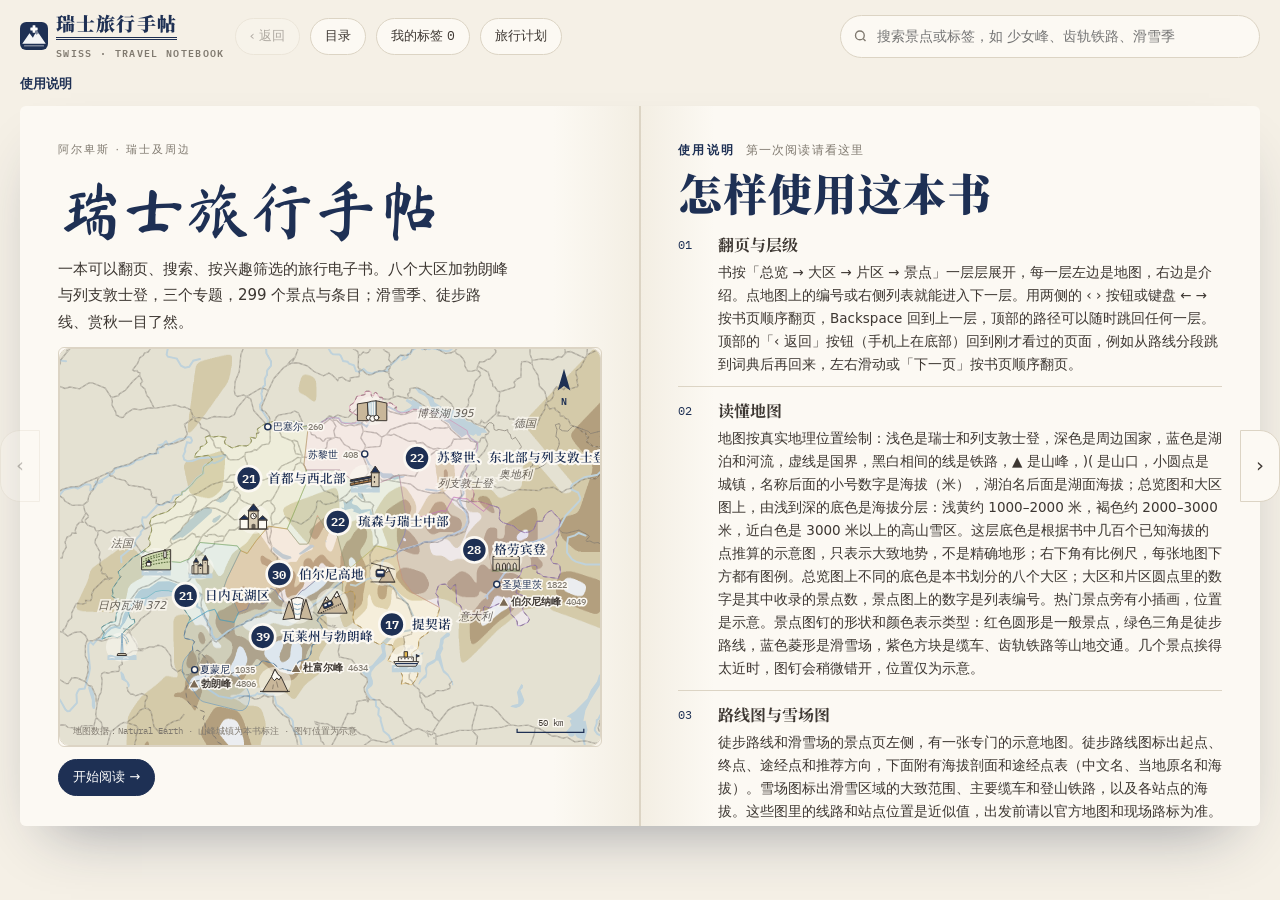
